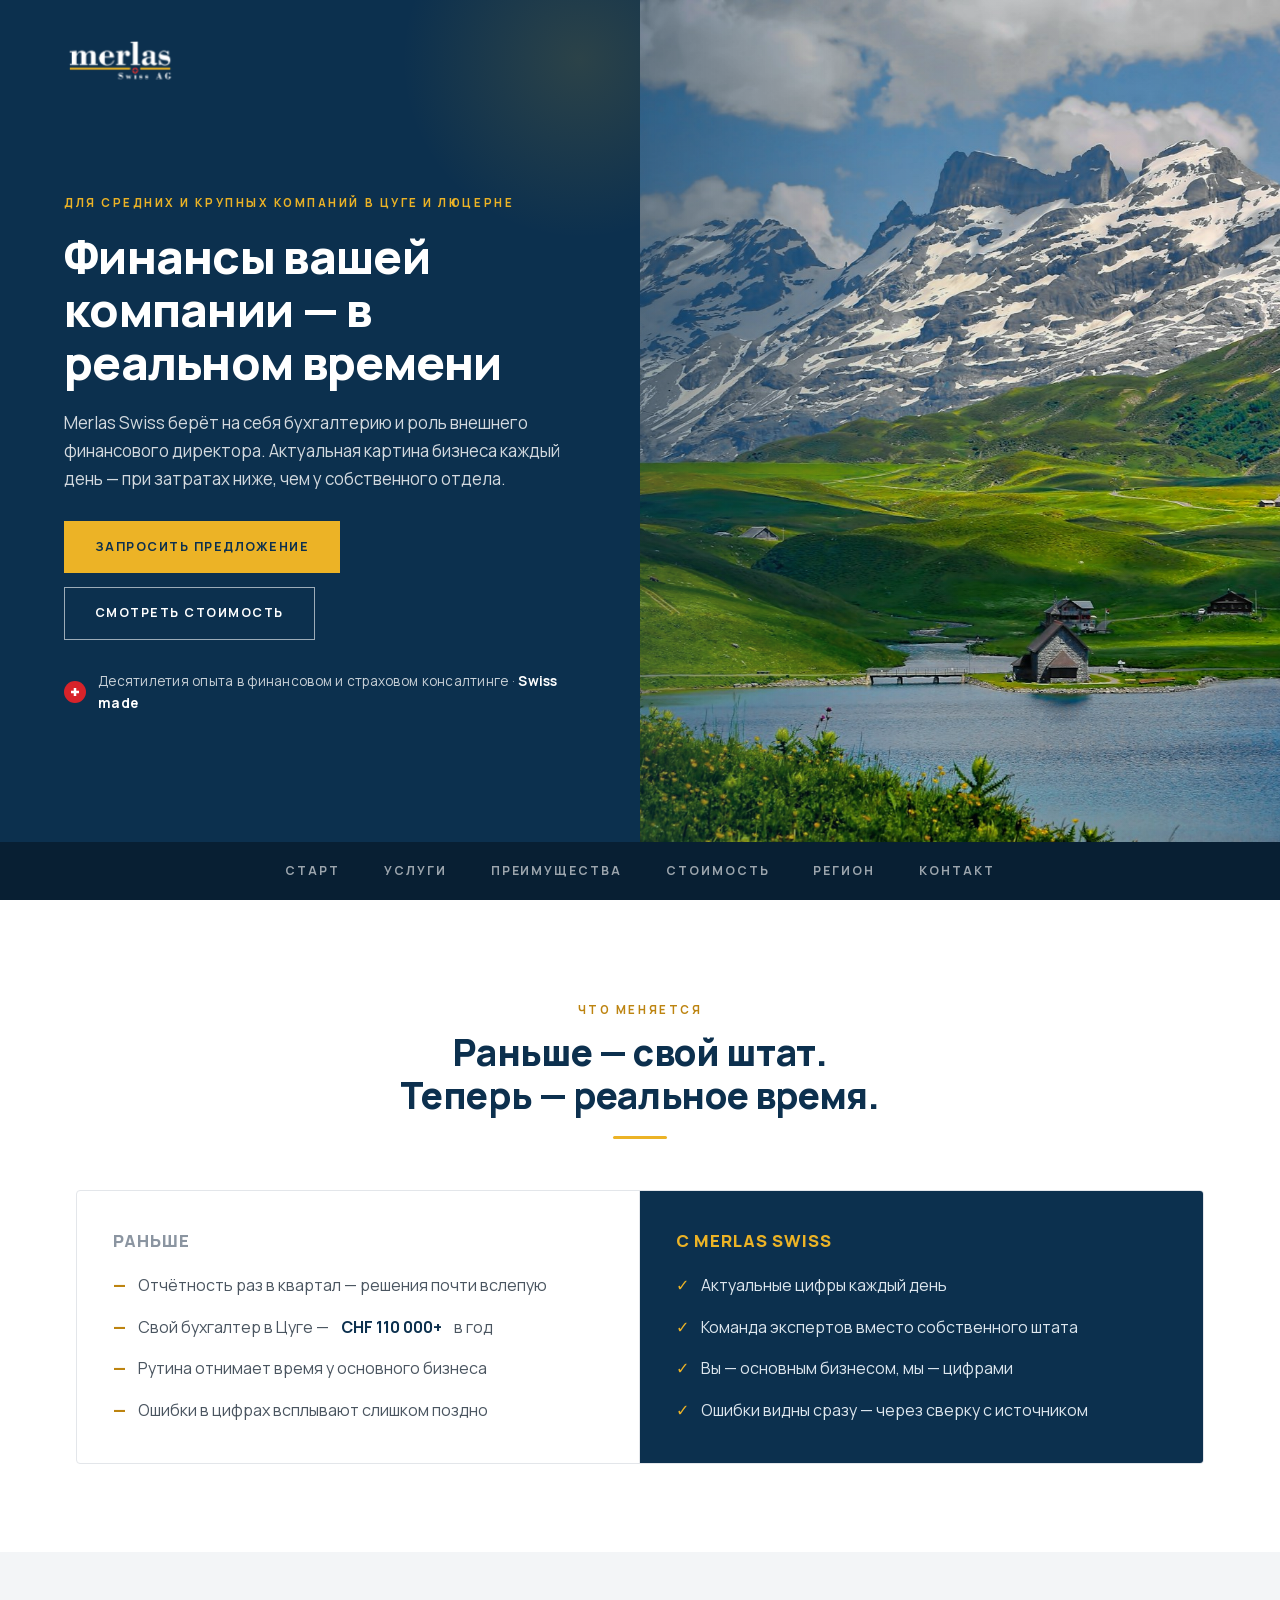
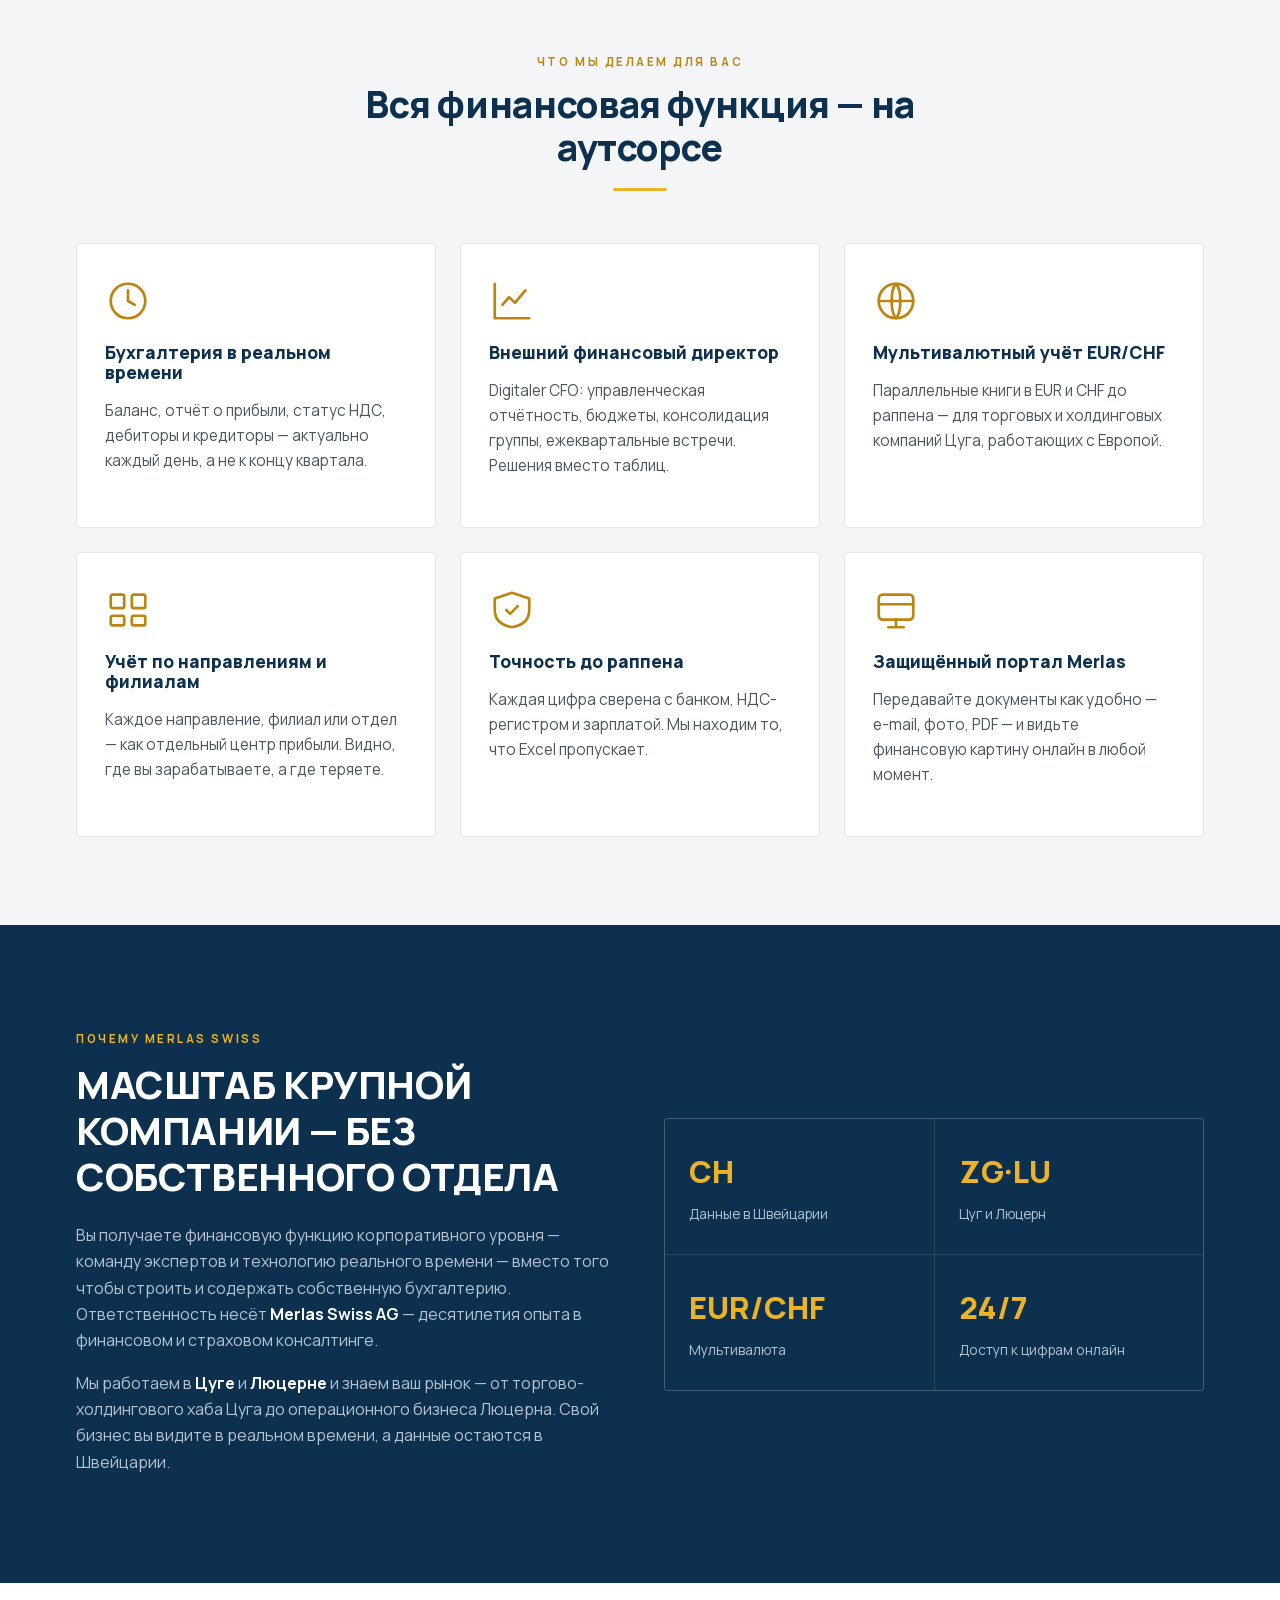
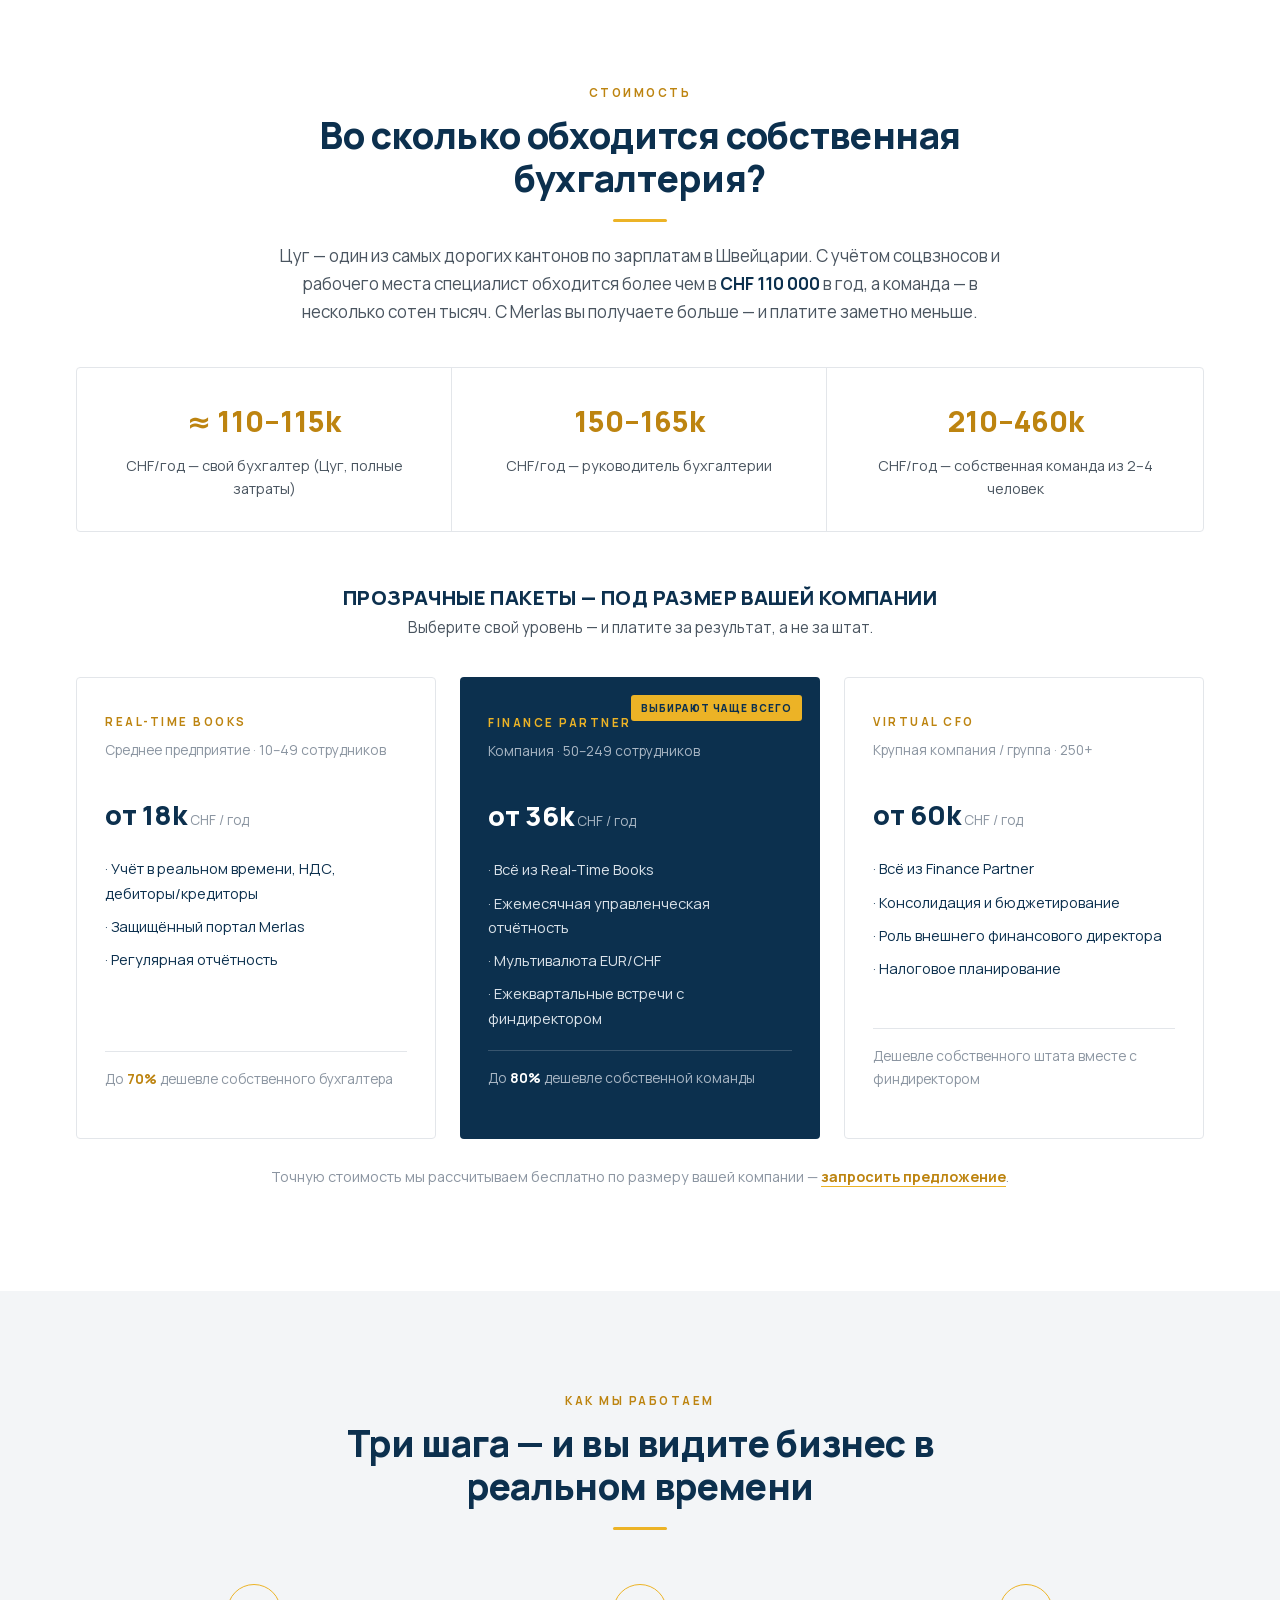
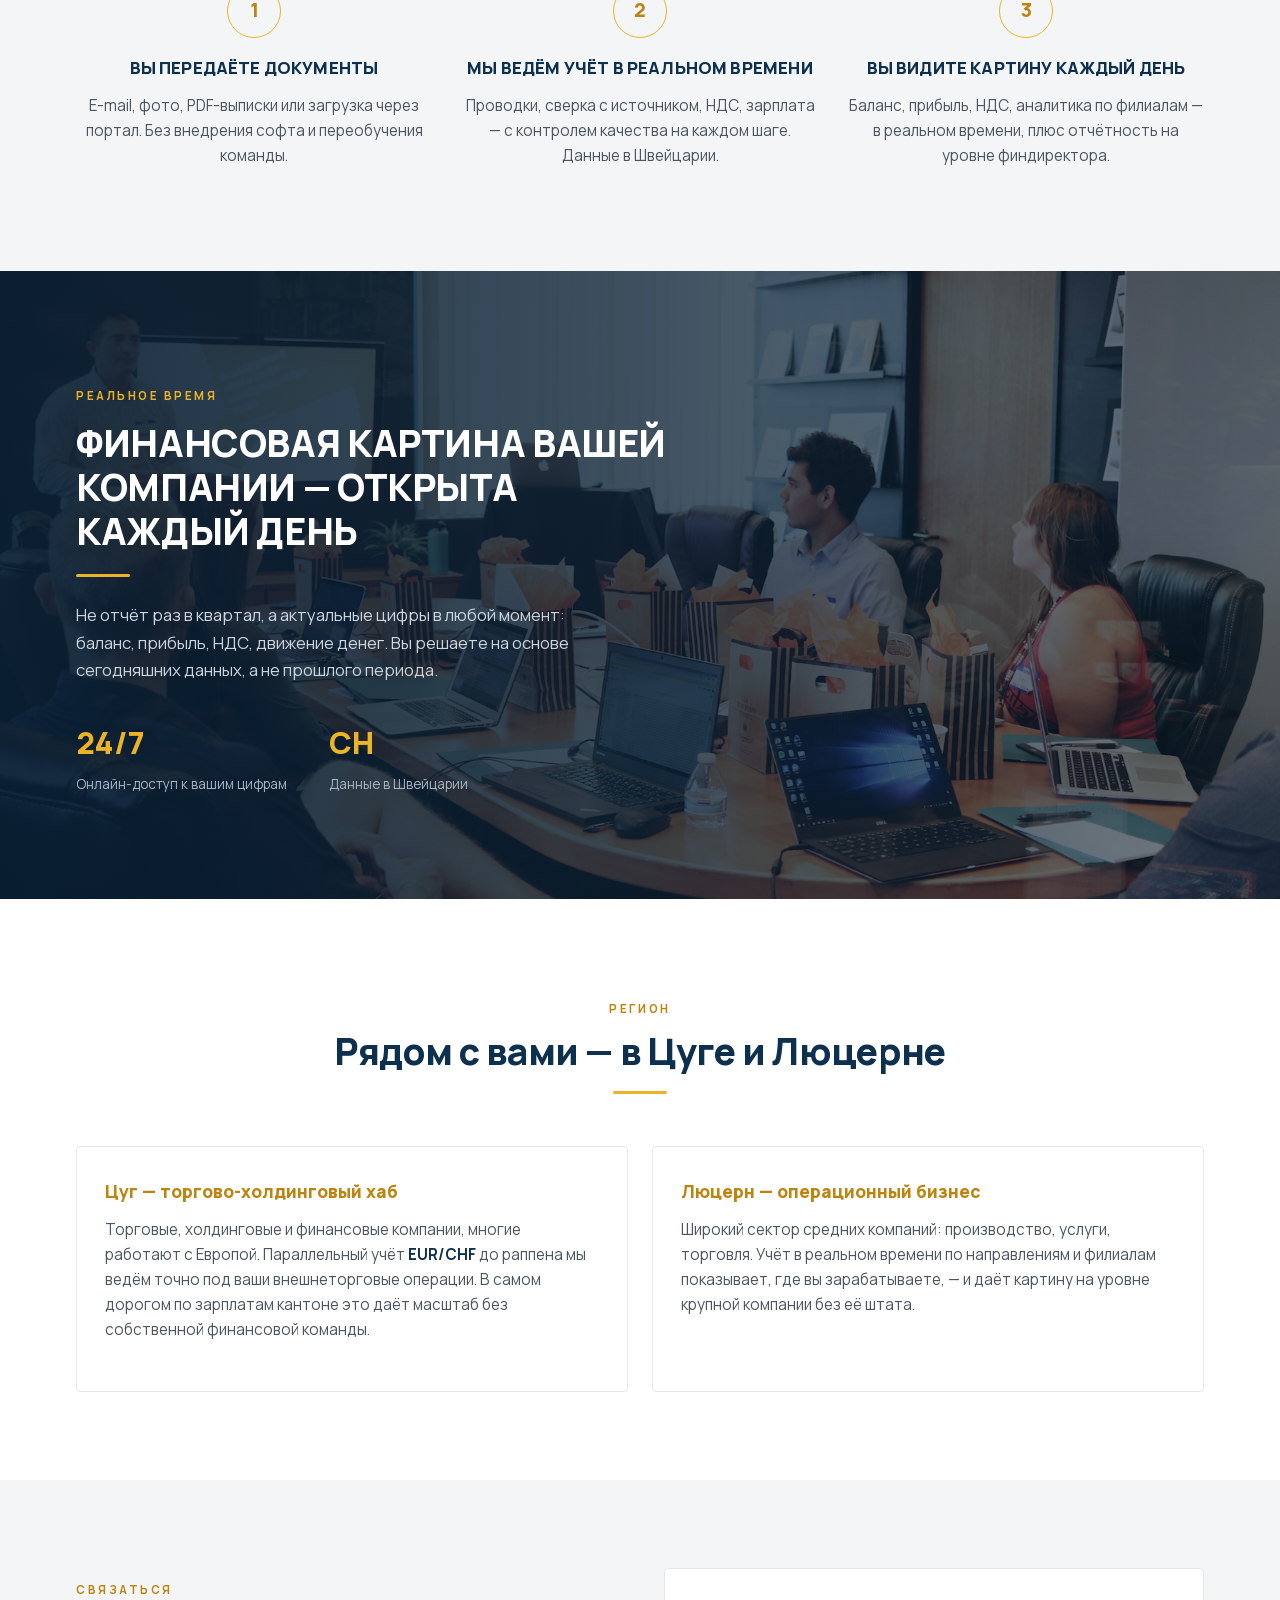
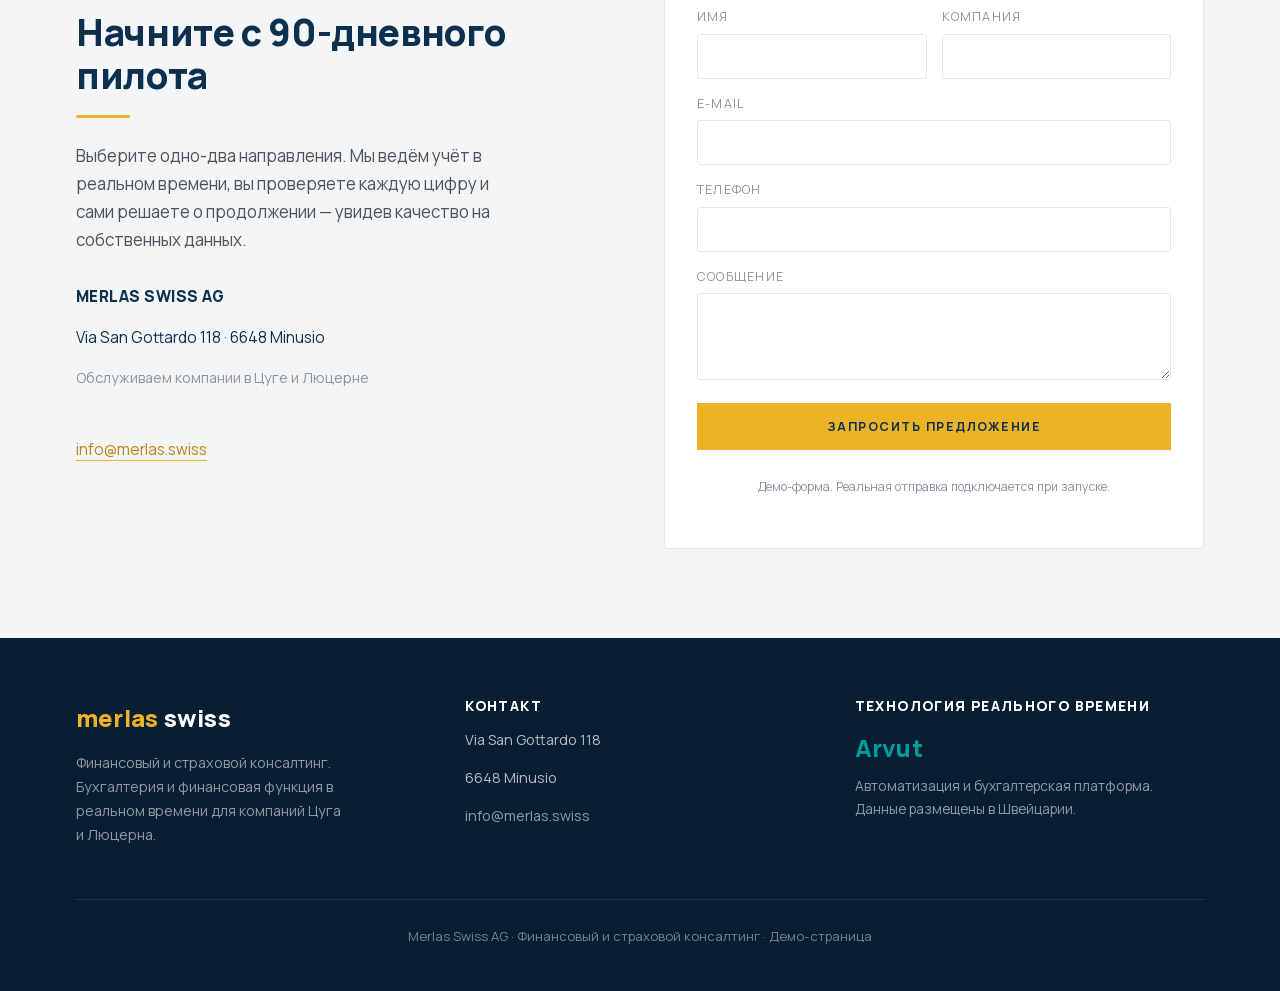
==== index.html @ 8253ac19 "Merlas Swiss — лендинг реалтайм-бухгалтерии (RU, демо)" ====
<!DOCTYPE html>
<html lang="ru">
<head>
<meta charset="UTF-8">
<meta name="viewport" content="width=device-width, initial-scale=1.0">
<title>Merlas Swiss AG — бухгалтерия в реальном времени для компаний Цуга и Люцерна</title>
<meta name="description" content="Merlas Swiss AG берёт на себя бухгалтерию и роль внешнего финансового директора для средних и крупных компаний в Цуге и Люцерне. Актуальные цифры каждый день — дешевле собственного отдела.">
<style>
@import url('assets/fonts/fonts.css');
:root{
  --navy:#0c304e; --navy-d:#081f33; --gold:#ecb326; --gold-d:#bd8410;
  --red:#d8232a; --ink:#0c304e; --black:#081f33;
  --gray:#8b95a1; --body:#4a5560; --line:#e3e6ea; --tint:#f3f5f7; --cream:#0c304e;
  --green:#009b9f;
}
*{box-sizing:border-box;-webkit-font-smoothing:antialiased;}
html{scroll-behavior:smooth;}
a{text-decoration:none;color:inherit;}
body{margin:0;font-family:'Manrope',system-ui,sans-serif;color:var(--body);background:#fff;line-height:1.65;font-size:16px;}
h1,h2,h3,h4{font-family:'Manrope',sans-serif;color:var(--navy);font-weight:800;line-height:1.16;margin:0;letter-spacing:-.01em;}
.upper{text-transform:uppercase;letter-spacing:.01em;}
.wrap{max-width:1180px;margin:0 auto;padding:0 26px;}
.eyebrow{font-family:'Manrope',sans-serif;text-transform:uppercase;letter-spacing:.22em;font-size:.72rem;font-weight:700;color:var(--gold-d);}
.h-sec{font-family:'Manrope',sans-serif;font-weight:800;color:var(--navy);font-size:clamp(1.6rem,3.2vw,2.3rem);letter-spacing:-.01em;line-height:1.18;}
.rule{width:54px;height:3px;background:var(--gold);margin-top:18px;border-radius:2px;}
.lead{font-size:1.06rem;color:var(--body);}
.btn{display:inline-block;font-family:'Manrope',sans-serif;text-transform:uppercase;letter-spacing:.12em;font-size:.78rem;font-weight:700;
  background:var(--gold);color:var(--navy);padding:15px 30px;border:1.5px solid var(--gold);transition:.2s;cursor:pointer;}
.btn:hover{background:#ffcb3e;border-color:#ffcb3e;}
.btn-out{background:transparent;color:#fff;border:1.5px solid rgba(255,255,255,.6);}
.btn-out:hover{background:#fff;color:var(--navy);border-color:#fff;}
.nav-a{font-family:'Manrope',sans-serif;text-transform:uppercase;letter-spacing:.16em;font-size:.76rem;font-weight:700;color:rgba(255,255,255,.6);transition:color .2s;}
.nav-a:hover{color:var(--gold);}
.card{background:#fff;border:1px solid var(--line);padding:34px 28px;transition:transform .28s,box-shadow .28s,border-color .28s;border-radius:4px;}
.card:hover{transform:translateY(-6px);box-shadow:0 24px 50px -28px rgba(12,48,78,.35);border-color:var(--gold);}
.ico{width:46px;height:46px;color:var(--gold-d);margin-bottom:18px;}
.ico svg{width:100%;height:100%;}
.card h3{font-size:1.1rem;margin-bottom:10px;letter-spacing:0;}
.card p{font-size:.95rem;color:var(--body);}
.reveal{opacity:0;transform:translateY(26px);transition:opacity .75s cubic-bezier(.22,.61,.36,1),transform .75s cubic-bezier(.22,.61,.36,1);will-change:opacity,transform;}
.reveal.in{opacity:1;transform:none;}
/* анимация обложки — как на сайте Merlas (fadeInLeft / fadeInRight) */
@keyframes fadeInLeft{from{opacity:0;transform:translateX(-46px)}to{opacity:1;transform:none}}
@keyframes fadeInRight{from{opacity:0;transform:translateX(46px)}to{opacity:1;transform:none}}
@keyframes kenburns{from{transform:scale(1.08)}to{transform:scale(1)}}
@keyframes floaty{0%,100%{transform:translateY(0)}50%{transform:translateY(-7px)}}
.anim-left{animation:fadeInLeft .9s cubic-bezier(.22,.61,.36,1) .15s both;}
.anim-right{animation:fadeInRight 1s cubic-bezier(.22,.61,.36,1) .1s both;}
.kenburns{animation:kenburns 9s ease-out both;}
.floaty{animation:floaty 4.5s ease-in-out 1.2s infinite;}
@media(prefers-reduced-motion:reduce){*{animation:none!important;transition:none!important;scroll-behavior:auto;}.reveal{opacity:1;transform:none;}}
#toTop{position:fixed;right:24px;bottom:24px;z-index:60;width:46px;height:46px;background:rgba(12,48,78,.7);color:#fff;border:none;border-radius:4px;cursor:pointer;display:flex;align-items:center;justify-content:center;-webkit-backdrop-filter:blur(4px);backdrop-filter:blur(4px);box-shadow:0 10px 24px -12px rgba(12,48,78,.5);opacity:0;visibility:hidden;transform:translateY(12px);transition:opacity .3s,transform .3s,background .2s;}
#toTop.show{opacity:1;visibility:visible;transform:none;}#toTop:hover{background:var(--gold);color:var(--navy);}
@media(max-width:880px){.hide-mob{display:none!important;}.hero-grid{grid-template-columns:1fr!important;}.hero-photo{min-height:300px;}}
</style>
</head>
<body>

<!-- ===== ОБЛОЖКА (две равные половины, без верхней шапки) ===== -->
<section id="top" style="min-height:100svh;display:flex;flex-direction:column;">
  <div class="hero-grid" style="flex:1;display:grid;grid-template-columns:1fr 1fr;grid-template-rows:1fr;min-height:0;">
    <!-- левая половина: тёмно-синяя панель, как плашка логотипа Merlas -->
    <div style="display:flex;flex-direction:column;background:var(--navy);padding:34px clamp(26px,5vw,72px);position:relative;overflow:hidden;">
      <div style="position:absolute;top:-120px;right:-120px;width:360px;height:360px;border-radius:50%;background:radial-gradient(circle,rgba(236,179,38,.14),transparent 70%);pointer-events:none;"></div>
      <a href="#top" aria-label="Merlas Swiss AG" style="flex-shrink:0;position:relative;z-index:2;"><img src="assets/img/logo-merlas.png?v=1" alt="Merlas Swiss AG" style="height:54px;width:auto;display:block;"></a>
      <div style="flex:1;display:flex;align-items:center;position:relative;z-index:2;">
      <div class="anim-left" style="max-width:540px;">
        <p class="eyebrow" style="margin-bottom:18px;color:var(--gold);">Для средних и крупных компаний в Цуге и Люцерне</p>
        <h1 style="color:#fff;font-size:clamp(1.95rem,3.7vw,2.95rem);letter-spacing:-.015em;line-height:1.12;margin-bottom:20px;">Финансы вашей компании — в реальном времени</h1>
        <p class="lead" style="margin-bottom:28px;color:rgba(255,255,255,.82);">Merlas Swiss берёт на себя бухгалтерию и роль внешнего финансового директора. Актуальная картина бизнеса каждый день — при затратах ниже, чем у собственного отдела.</p>
        <div style="display:flex;flex-wrap:wrap;gap:14px;">
          <a href="#contact" class="btn">Запросить предложение</a>
          <a href="#stoimost" class="btn btn-out">Смотреть стоимость</a>
        </div>
        <div style="display:flex;align-items:center;gap:12px;margin-top:30px;">
          <span style="display:inline-flex;width:22px;height:22px;background:var(--red);border-radius:50%;align-items:center;justify-content:center;flex-shrink:0;"><svg width="12" height="12" viewBox="0 0 24 24" fill="#fff"><rect x="9.5" y="4" width="5" height="16"/><rect x="4" y="9.5" width="16" height="5"/></svg></span>
          <span style="font-size:.84rem;color:rgba(255,255,255,.78);letter-spacing:.02em;">Десятилетия опыта в финансовом и страховом консалтинге · <b style="color:#fff;">Swiss made</b></span>
        </div>
      </div>
      </div>
    </div>
    <!-- правая половина: премиальное фото Центральной Швейцарии -->
    <div class="hero-photo anim-right" style="position:relative;overflow:hidden;background:var(--navy-d);">
      <img class="kenburns" src="assets/img/building.jpg?v=1" alt="Центральная Швейцария — Цуг и Люцерн" style="position:absolute;inset:0;width:100%;height:100%;object-fit:cover;object-position:50% 52%;">
      <div style="position:absolute;inset:0;background:linear-gradient(90deg,rgba(12,48,78,.45) 0%,rgba(12,48,78,.08) 40%,transparent 100%);"></div>
    </div>
  </div>
  <!-- тёмная полоса-меню (как нав-бар их сайта) -->
  <nav style="background:var(--navy-d);">
    <div class="wrap" style="height:58px;display:flex;align-items:center;justify-content:center;gap:clamp(16px,4vw,44px);flex-wrap:wrap;">
      <a href="#top" class="nav-a">Старт</a>
      <a href="#uslugi" class="nav-a">Услуги</a>
      <a href="#preimushchestva" class="nav-a">Преимущества</a>
      <a href="#stoimost" class="nav-a">Стоимость</a>
      <a href="#region" class="nav-a">Регион</a>
      <a href="#contact" class="nav-a">Контакт</a>
    </div>
  </nav>
</section>

<!-- ===== СДВИГ ===== -->
<section style="padding:88px 0;background:#fff;">
  <div class="wrap">
    <div class="reveal" style="text-align:center;max-width:720px;margin:0 auto 52px;">
      <p class="eyebrow">Что меняется</p>
      <h2 class="h-sec" style="margin-top:12px;">Раньше — свой штат.<br>Теперь — реальное время.</h2>
      <div class="rule" style="margin:18px auto 0;"></div>
    </div>
    <div style="display:grid;grid-template-columns:repeat(auto-fit,minmax(300px,1fr));gap:0;border:1px solid var(--line);border-radius:4px;overflow:hidden;">
      <div class="reveal" style="padding:40px 36px;border-right:1px solid var(--line);">
        <h3 class="upper" style="font-size:1.05rem;letter-spacing:.06em;color:var(--gray);margin-bottom:22px;">Раньше</h3>
        <ul style="list-style:none;padding:0;margin:0;display:flex;flex-direction:column;gap:15px;">
          <li style="display:flex;gap:12px;"><span style="color:var(--gold-d);font-weight:800;">—</span>Отчётность раз в квартал — решения почти вслепую</li>
          <li style="display:flex;gap:12px;"><span style="color:var(--gold-d);font-weight:800;">—</span>Свой бухгалтер в Цуге — <b style="color:var(--navy);white-space:nowrap;">CHF 110 000+</b> в год</li>
          <li style="display:flex;gap:12px;"><span style="color:var(--gold-d);font-weight:800;">—</span>Рутина отнимает время у основного бизнеса</li>
          <li style="display:flex;gap:12px;"><span style="color:var(--gold-d);font-weight:800;">—</span>Ошибки в цифрах всплывают слишком поздно</li>
        </ul>
      </div>
      <div class="reveal" style="padding:40px 36px;background:var(--navy);color:#dde6ee;">
        <h3 class="upper" style="font-size:1.05rem;letter-spacing:.06em;color:var(--gold);margin-bottom:22px;">С Merlas Swiss</h3>
        <ul style="list-style:none;padding:0;margin:0;display:flex;flex-direction:column;gap:15px;">
          <li style="display:flex;gap:12px;"><span style="color:var(--gold);">✓</span>Актуальные цифры каждый день</li>
          <li style="display:flex;gap:12px;"><span style="color:var(--gold);">✓</span>Команда экспертов вместо собственного штата</li>
          <li style="display:flex;gap:12px;"><span style="color:var(--gold);">✓</span>Вы — основным бизнесом, мы — цифрами</li>
          <li style="display:flex;gap:12px;"><span style="color:var(--gold);">✓</span>Ошибки видны сразу — через сверку с источником</li>
        </ul>
      </div>
    </div>
  </div>
</section>

<!-- ===== УСЛУГИ ===== -->
<section id="uslugi" style="padding:88px 0;background:var(--tint);">
  <div class="wrap">
    <div class="reveal" style="text-align:center;max-width:680px;margin:0 auto 52px;">
      <p class="eyebrow">Что мы делаем для вас</p>
      <h2 class="h-sec" style="margin-top:12px;">Вся финансовая функция — на аутсорсе</h2>
      <div class="rule" style="margin:18px auto 0;"></div>
    </div>
    <div style="display:grid;grid-template-columns:repeat(auto-fit,minmax(290px,1fr));gap:24px;">
      <div class="card reveal"><div class="ico"><svg viewBox="0 0 24 24" fill="none" stroke="currentColor" stroke-width="1.4" stroke-linecap="round" stroke-linejoin="round"><circle cx="12" cy="12" r="9"/><path d="M12 6.5v5.5l3.5 2"/></svg></div><h3>Бухгалтерия в реальном времени</h3><p>Баланс, отчёт о прибыли, статус НДС, дебиторы и кредиторы — актуально каждый день, а не к концу квартала.</p></div>
      <div class="card reveal"><div class="ico"><svg viewBox="0 0 24 24" fill="none" stroke="currentColor" stroke-width="1.4" stroke-linecap="round" stroke-linejoin="round"><path d="M3 3v18h18"/><path d="M7 14l3.5-4 3 3 5.5-6.5"/></svg></div><h3>Внешний финансовый директор</h3><p>Digitaler CFO: управленческая отчётность, бюджеты, консолидация группы, ежеквартальные встречи. Решения вместо таблиц.</p></div>
      <div class="card reveal"><div class="ico"><svg viewBox="0 0 24 24" fill="none" stroke="currentColor" stroke-width="1.4" stroke-linecap="round" stroke-linejoin="round"><circle cx="12" cy="12" r="9"/><path d="M3 12h18M12 3c3 3 3 15 0 18M12 3c-3 3-3 15 0 18"/></svg></div><h3>Мультивалютный учёт EUR/CHF</h3><p>Параллельные книги в EUR и CHF до раппена — для торговых и холдинговых компаний Цуга, работающих с Европой.</p></div>
      <div class="card reveal"><div class="ico"><svg viewBox="0 0 24 24" fill="none" stroke="currentColor" stroke-width="1.4" stroke-linecap="round" stroke-linejoin="round"><rect x="3" y="4" width="7" height="7" rx="1"/><rect x="14" y="4" width="7" height="7" rx="1"/><rect x="3" y="15" width="7" height="5" rx="1"/><rect x="14" y="15" width="7" height="5" rx="1"/></svg></div><h3>Учёт по направлениям и филиалам</h3><p>Каждое направление, филиал или отдел — как отдельный центр прибыли. Видно, где вы зарабатываете, а где теряете.</p></div>
      <div class="card reveal"><div class="ico"><svg viewBox="0 0 24 24" fill="none" stroke="currentColor" stroke-width="1.4" stroke-linecap="round" stroke-linejoin="round"><path d="M9 12l2 2 4-4"/><path d="M21 12c0 5-3.5 8-9 9-5.5-1-9-4-9-9V6l9-3 9 3z"/></svg></div><h3>Точность до раппена</h3><p>Каждая цифра сверена с банком, НДС-регистром и зарплатой. Мы находим то, что Excel пропускает.</p></div>
      <div class="card reveal"><div class="ico"><svg viewBox="0 0 24 24" fill="none" stroke="currentColor" stroke-width="1.4" stroke-linecap="round" stroke-linejoin="round"><rect x="3" y="4" width="18" height="13" rx="2"/><path d="M3 9h18M8 21h8M12 17v4"/></svg></div><h3>Защищённый портал Merlas</h3><p>Передавайте документы как удобно — e-mail, фото, PDF — и видьте финансовую картину онлайн в любой момент.</p></div>
    </div>
  </div>
</section>

<!-- ===== ПРЕИМУЩЕСТВА (тёмный баннер) ===== -->
<section id="preimushchestva" style="padding:92px 0;background:var(--navy);color:#dde6ee;">
  <div class="wrap" style="display:grid;grid-template-columns:repeat(auto-fit,minmax(300px,1fr));gap:48px;align-items:center;">
    <div class="reveal">
      <p class="eyebrow" style="color:var(--gold);">Почему Merlas Swiss</p>
      <h2 class="upper" style="color:#fff;font-size:clamp(1.7rem,3.2vw,2.4rem);letter-spacing:-.01em;margin:14px 0 22px;line-height:1.2;">Масштаб крупной компании — без собственного отдела</h2>
      <p style="color:#b6c2cf;margin-bottom:16px;">Вы получаете финансовую функцию корпоративного уровня — команду экспертов и технологию реального времени — вместо того чтобы строить и содержать собственную бухгалтерию. Ответственность несёт <b style="color:#fff;">Merlas Swiss AG</b> — десятилетия опыта в финансовом и страховом консалтинге.</p>
      <p style="color:#b6c2cf;">Мы работаем в <b style="color:#fff;">Цуге</b> и <b style="color:#fff;">Люцерне</b> и знаем ваш рынок — от торгово-холдингового хаба Цуга до операционного бизнеса Люцерна. Свой бизнес вы видите в реальном времени, а данные остаются в Швейцарии.</p>
    </div>
    <div class="reveal" style="display:grid;grid-template-columns:1fr 1fr;gap:1px;background:rgba(255,255,255,.12);border:1px solid rgba(255,255,255,.12);border-radius:4px;overflow:hidden;">
      <div style="background:var(--navy);padding:28px 24px;"><div style="font-weight:800;font-size:1.9rem;color:var(--gold);">CH</div><div style="font-size:.86rem;color:#b6c2cf;margin-top:6px;">Данные в Швейцарии</div></div>
      <div style="background:var(--navy);padding:28px 24px;"><div style="font-weight:800;font-size:1.9rem;color:var(--gold);">ZG·LU</div><div style="font-size:.86rem;color:#b6c2cf;margin-top:6px;">Цуг и Люцерн</div></div>
      <div style="background:var(--navy);padding:28px 24px;"><div style="font-weight:800;font-size:1.9rem;color:var(--gold);">EUR/CHF</div><div style="font-size:.86rem;color:#b6c2cf;margin-top:6px;">Мультивалюта</div></div>
      <div style="background:var(--navy);padding:28px 24px;"><div style="font-weight:800;font-size:1.9rem;color:var(--gold);">24/7</div><div style="font-size:.86rem;color:#b6c2cf;margin-top:6px;">Доступ к цифрам онлайн</div></div>
    </div>
  </div>
</section>

<!-- ===== СТОИМОСТЬ ===== -->
<section id="stoimost" style="padding:88px 0;background:#fff;">
  <div class="wrap">
    <div class="reveal" style="text-align:center;max-width:760px;margin:0 auto 30px;">
      <p class="eyebrow">Стоимость</p>
      <h2 class="h-sec" style="margin-top:12px;">Во сколько обходится собственная бухгалтерия?</h2>
      <div class="rule" style="margin:18px auto 0;"></div>
      <p class="lead" style="margin-top:20px;">Цуг — один из самых дорогих кантонов по зарплатам в Швейцарии. С учётом соцвзносов и рабочего места специалист обходится более чем в <b style="color:var(--navy);">CHF 110 000</b> в год, а команда — в несколько сотен тысяч. С Merlas вы получаете больше — и платите заметно меньше.</p>
    </div>
    <div style="display:grid;grid-template-columns:repeat(auto-fit,minmax(220px,1fr));gap:0;border:1px solid var(--line);border-radius:4px;overflow:hidden;margin:42px 0 54px;">
      <div class="reveal" style="padding:30px;text-align:center;border-right:1px solid var(--line);"><div style="font-weight:800;font-size:1.8rem;color:var(--gold-d);">≈ 110–115k</div><div style="margin-top:8px;font-size:.9rem;">CHF/год — свой бухгалтер (Цуг, полные затраты)</div></div>
      <div class="reveal" style="padding:30px;text-align:center;border-right:1px solid var(--line);"><div style="font-weight:800;font-size:1.8rem;color:var(--gold-d);">150–165k</div><div style="margin-top:8px;font-size:.9rem;">CHF/год — руководитель бухгалтерии</div></div>
      <div class="reveal" style="padding:30px;text-align:center;"><div style="font-weight:800;font-size:1.8rem;color:var(--gold-d);">210–460k</div><div style="margin-top:8px;font-size:.9rem;">CHF/год — собственная команда из 2–4 человек</div></div>
    </div>
    <div class="reveal" style="text-align:center;max-width:640px;margin:0 auto 36px;">
      <h3 class="upper" style="font-size:1.25rem;letter-spacing:.02em;">Прозрачные пакеты — под размер вашей компании</h3>
      <p style="font-size:.95rem;margin-top:6px;">Выберите свой уровень — и платите за результат, а не за штат.</p>
    </div>
    <div style="display:grid;grid-template-columns:repeat(auto-fit,minmax(280px,1fr));gap:24px;align-items:stretch;">
      <div class="reveal" style="background:#fff;border:1px solid var(--line);padding:34px 28px;display:flex;flex-direction:column;border-radius:4px;">
        <span class="eyebrow">Real-Time Books</span>
        <p style="font-size:.86rem;margin-top:8px;color:var(--gray);">Среднее предприятие · 10–49 сотрудников</p>
        <div style="margin:18px 0;"><span style="font-weight:800;font-size:1.7rem;color:var(--navy);">от 18k</span><span style="font-size:.85rem;color:var(--gray);"> CHF / год</span></div>
        <ul style="list-style:none;padding:0;margin:0;flex:1;display:flex;flex-direction:column;gap:9px;font-size:.92rem;color:var(--navy);">
          <li>· Учёт в реальном времени, НДС, дебиторы/кредиторы</li><li>· Защищённый портал Merlas</li><li>· Регулярная отчётность</li>
        </ul>
        <p style="margin-top:20px;padding-top:16px;border-top:1px solid var(--line);font-size:.86rem;color:var(--gray);">До <b style="color:var(--gold-d);">70%</b> дешевле собственного бухгалтера</p>
      </div>
      <div class="reveal" style="background:var(--navy);color:#dde6ee;padding:36px 28px;display:flex;flex-direction:column;position:relative;border-radius:4px;">
        <span style="position:absolute;top:18px;right:18px;font-size:.62rem;letter-spacing:.1em;text-transform:uppercase;color:var(--navy);background:var(--gold);padding:5px 10px;font-weight:800;border-radius:3px;">Выбирают чаще всего</span>
        <span class="eyebrow" style="color:var(--gold);">Finance Partner</span>
        <p style="font-size:.86rem;margin-top:8px;color:#a9b6c4;">Компания · 50–249 сотрудников</p>
        <div style="margin:18px 0;"><span style="font-weight:800;font-size:1.7rem;color:#fff;">от 36k</span><span style="font-size:.85rem;color:#a9b6c4;"> CHF / год</span></div>
        <ul style="list-style:none;padding:0;margin:0;flex:1;display:flex;flex-direction:column;gap:9px;font-size:.92rem;color:#dbe3ea;">
          <li>· Всё из Real-Time Books</li><li>· Ежемесячная управленческая отчётность</li><li>· Мультивалюта EUR/CHF</li><li>· Ежеквартальные встречи с финдиректором</li>
        </ul>
        <p style="margin-top:20px;padding-top:16px;border-top:1px solid rgba(255,255,255,.18);font-size:.86rem;color:#a9b6c4;">До <b style="color:#fff;">80%</b> дешевле собственной команды</p>
      </div>
      <div class="reveal" style="background:#fff;border:1px solid var(--line);padding:34px 28px;display:flex;flex-direction:column;border-radius:4px;">
        <span class="eyebrow">Virtual CFO</span>
        <p style="font-size:.86rem;margin-top:8px;color:var(--gray);">Крупная компания / группа · 250+</p>
        <div style="margin:18px 0;"><span style="font-weight:800;font-size:1.7rem;color:var(--navy);">от 60k</span><span style="font-size:.85rem;color:var(--gray);"> CHF / год</span></div>
        <ul style="list-style:none;padding:0;margin:0;flex:1;display:flex;flex-direction:column;gap:9px;font-size:.92rem;color:var(--navy);">
          <li>· Всё из Finance Partner</li><li>· Консолидация и бюджетирование</li><li>· Роль внешнего финансового директора</li><li>· Налоговое планирование</li>
        </ul>
        <p style="margin-top:20px;padding-top:16px;border-top:1px solid var(--line);font-size:.86rem;color:var(--gray);">Дешевле собственного штата вместе с финдиректором</p>
      </div>
    </div>
    <p class="reveal" style="text-align:center;font-size:.9rem;color:var(--gray);margin-top:26px;">Точную стоимость мы рассчитываем бесплатно по размеру вашей компании — <a href="#contact" style="color:var(--gold-d);font-weight:700;border-bottom:1px solid var(--gold);">запросить предложение</a>.</p>
  </div>
</section>

<!-- ===== КАК РАБОТАЕМ ===== -->
<section style="padding:88px 0;background:var(--tint);">
  <div class="wrap">
    <div class="reveal" style="text-align:center;max-width:640px;margin:0 auto 54px;">
      <p class="eyebrow">Как мы работаем</p>
      <h2 class="h-sec" style="margin-top:12px;">Три шага — и вы видите бизнес в реальном времени</h2>
      <div class="rule" style="margin:18px auto 0;"></div>
    </div>
    <div style="display:grid;grid-template-columns:repeat(auto-fit,minmax(280px,1fr));gap:30px;">
      <div class="reveal" style="text-align:center;"><div style="width:54px;height:54px;border:1.5px solid var(--gold);color:var(--gold-d);font-weight:800;font-size:1.2rem;display:flex;align-items:center;justify-content:center;margin:0 auto 20px;border-radius:50%;">1</div><h3 class="upper" style="font-size:1.05rem;margin-bottom:10px;">Вы передаёте документы</h3><p style="font-size:.95rem;">E-mail, фото, PDF-выписки или загрузка через портал. Без внедрения софта и переобучения команды.</p></div>
      <div class="reveal" style="text-align:center;"><div style="width:54px;height:54px;border:1.5px solid var(--gold);color:var(--gold-d);font-weight:800;font-size:1.2rem;display:flex;align-items:center;justify-content:center;margin:0 auto 20px;border-radius:50%;">2</div><h3 class="upper" style="font-size:1.05rem;margin-bottom:10px;">Мы ведём учёт в реальном времени</h3><p style="font-size:.95rem;">Проводки, сверка с источником, НДС, зарплата — с контролем качества на каждом шаге. Данные в Швейцарии.</p></div>
      <div class="reveal" style="text-align:center;"><div style="width:54px;height:54px;border:1.5px solid var(--gold);color:var(--gold-d);font-weight:800;font-size:1.2rem;display:flex;align-items:center;justify-content:center;margin:0 auto 20px;border-radius:50%;">3</div><h3 class="upper" style="font-size:1.05rem;margin-bottom:10px;">Вы видите картину каждый день</h3><p style="font-size:.95rem;">Баланс, прибыль, НДС, аналитика по филиалам — в реальном времени, плюс отчётность на уровне финдиректора.</p></div>
    </div>
  </div>
</section>

<!-- ===== ФОТО-БЛОК (притемнённый фон) ===== -->
<section style="position:relative;overflow:hidden;background:var(--navy);">
  <img src="assets/img/office.jpg?v=1" alt="Современная переговорная" style="position:absolute;inset:0;width:100%;height:100%;object-fit:cover;object-position:50% 50%;">
  <div style="position:absolute;inset:0;background:linear-gradient(90deg,rgba(8,31,51,.92) 0%,rgba(8,31,51,.78) 50%,rgba(8,31,51,.55) 100%);"></div>
  <div class="wrap" style="position:relative;padding:clamp(74px,9vw,104px) 26px;">
    <div class="reveal" style="max-width:600px;color:#fff;">
      <p class="eyebrow" style="color:var(--gold);">Реальное время</p>
      <h2 class="upper" style="color:#fff;font-size:clamp(1.65rem,2.9vw,2.35rem);letter-spacing:-.01em;line-height:1.18;margin:16px 0 0;">Финансовая картина вашей компании — открыта каждый день</h2>
      <div class="rule" style="margin:22px 0 24px;"></div>
      <p style="color:#cdd6df;max-width:510px;font-size:1.04rem;">Не отчёт раз в квартал, а актуальные цифры в любой момент: баланс, прибыль, НДС, движение денег. Вы решаете на основе сегодняшних данных, а не прошлого периода.</p>
      <div style="display:flex;gap:42px;margin-top:34px;flex-wrap:wrap;">
        <div><div style="font-weight:800;font-size:1.9rem;color:var(--gold);">24/7</div><div style="font-size:.84rem;color:#a9b6c4;margin-top:5px;">Онлайн-доступ к вашим цифрам</div></div>
        <div><div style="font-weight:800;font-size:1.9rem;color:var(--gold);">CH</div><div style="font-size:.84rem;color:#a9b6c4;margin-top:5px;">Данные в Швейцарии</div></div>
      </div>
    </div>
  </div>
</section>

<!-- ===== РЕГИОН ===== -->
<section id="region" style="padding:88px 0;background:#fff;">
  <div class="wrap">
    <div class="reveal" style="text-align:center;max-width:640px;margin:0 auto 52px;">
      <p class="eyebrow">Регион</p>
      <h2 class="h-sec" style="margin-top:12px;">Рядом с вами — в Цуге и Люцерне</h2>
      <div class="rule" style="margin:18px auto 0;"></div>
    </div>
    <div style="display:grid;grid-template-columns:repeat(auto-fit,minmax(300px,1fr));gap:24px;">
      <div class="reveal card"><h3 style="color:var(--gold-d);">Цуг — торгово-холдинговый хаб</h3><p>Торговые, холдинговые и финансовые компании, многие работают с Европой. Параллельный учёт <b style="color:var(--navy);">EUR/CHF</b> до раппена мы ведём точно под ваши внешнеторговые операции. В самом дорогом по зарплатам кантоне это даёт масштаб без собственной финансовой команды.</p></div>
      <div class="reveal card"><h3 style="color:var(--gold-d);">Люцерн — операционный бизнес</h3><p>Широкий сектор средних компаний: производство, услуги, торговля. Учёт в реальном времени по направлениям и филиалам показывает, где вы зарабатываете, — и даёт картину на уровне крупной компании без её штата.</p></div>
    </div>
  </div>
</section>

<!-- ===== КОНТАКТ ===== -->
<section id="contact" style="padding:88px 0;background:var(--tint);">
  <div class="wrap" style="display:grid;grid-template-columns:repeat(auto-fit,minmax(300px,1fr));gap:48px;">
    <div class="reveal">
      <p class="eyebrow">Связаться</p>
      <h2 class="h-sec" style="margin:12px 0 18px;">Начните с 90-дневного пилота</h2>
      <div class="rule" style="margin-bottom:24px;"></div>
      <p class="lead" style="max-width:440px;margin-bottom:30px;">Выберите одно-два направления. Мы ведём учёт в реальном времени, вы проверяете каждую цифру и сами решаете о продолжении — увидев качество на собственных данных.</p>
      <div style="display:flex;flex-direction:column;gap:18px;font-size:.96rem;">
        <div><div class="upper" style="font-weight:800;color:var(--navy);letter-spacing:.03em;margin-bottom:5px;">Merlas Swiss AG</div><p style="color:var(--navy);">Via San Gottardo 118 · 6648 Minusio</p><p style="color:var(--gray);font-size:.9rem;">Обслуживаем компании в Цуге и Люцерне</p></div>
        <div style="color:var(--navy);"><p><a href="mailto:info@merlas.swiss" style="color:var(--gold-d);border-bottom:1px solid var(--gold);">info@merlas.swiss</a></p></div>
      </div>
    </div>
    <div class="reveal" style="background:#fff;border:1px solid var(--line);padding:38px 32px;border-radius:4px;">
      <form onsubmit="return false" style="display:flex;flex-direction:column;gap:15px;">
        <div style="display:grid;grid-template-columns:1fr 1fr;gap:15px;">
          <div><label style="display:block;font-size:.78rem;text-transform:uppercase;letter-spacing:.1em;color:var(--gray);margin-bottom:6px;">Имя</label><input type="text" style="width:100%;border:1px solid var(--line);padding:11px 13px;font-family:inherit;font-size:.95rem;border-radius:3px;"></div>
          <div><label style="display:block;font-size:.78rem;text-transform:uppercase;letter-spacing:.1em;color:var(--gray);margin-bottom:6px;">Компания</label><input type="text" style="width:100%;border:1px solid var(--line);padding:11px 13px;font-family:inherit;font-size:.95rem;border-radius:3px;"></div>
        </div>
        <div><label style="display:block;font-size:.78rem;text-transform:uppercase;letter-spacing:.1em;color:var(--gray);margin-bottom:6px;">E-mail</label><input type="email" style="width:100%;border:1px solid var(--line);padding:11px 13px;font-family:inherit;font-size:.95rem;border-radius:3px;"></div>
        <div><label style="display:block;font-size:.78rem;text-transform:uppercase;letter-spacing:.1em;color:var(--gray);margin-bottom:6px;">Телефон</label><input type="tel" style="width:100%;border:1px solid var(--line);padding:11px 13px;font-family:inherit;font-size:.95rem;border-radius:3px;"></div>
        <div><label style="display:block;font-size:.78rem;text-transform:uppercase;letter-spacing:.1em;color:var(--gray);margin-bottom:6px;">Сообщение</label><textarea rows="3" style="width:100%;border:1px solid var(--line);padding:11px 13px;font-family:inherit;font-size:.95rem;border-radius:3px;"></textarea></div>
        <button class="btn" style="width:100%;border:none;">Запросить предложение</button>
        <p style="text-align:center;font-size:.78rem;color:var(--gray);">Демо-форма. Реальная отправка подключается при запуске.</p>
      </form>
    </div>
  </div>
</section>

<!-- ===== FOOTER ===== -->
<footer style="background:var(--navy-d);color:rgba(255,255,255,.7);padding:60px 0 30px;">
  <div class="wrap">
    <div style="display:grid;grid-template-columns:repeat(auto-fit,minmax(220px,1fr));gap:40px;padding-bottom:38px;border-bottom:1px solid rgba(255,255,255,.1);">
      <div>
        <a href="#top" style="font-weight:800;font-size:1.5rem;letter-spacing:.01em;color:#fff;"><span style="color:var(--gold);">merlas</span> swiss</a>
        <p style="font-size:.9rem;color:rgba(255,255,255,.55);max-width:270px;margin-top:14px;">Финансовый и страховой консалтинг. Бухгалтерия и финансовая функция в реальном времени для компаний Цуга и Люцерна.</p>
      </div>
      <div style="font-size:.9rem;">
        <h4 class="upper" style="color:#fff;font-size:.86rem;letter-spacing:.1em;margin-bottom:14px;">Контакт</h4>
        <p style="margin-bottom:6px;">Via San Gottardo 118</p>
        <p style="margin-bottom:6px;">6648 Minusio</p>
        <p style="color:rgba(255,255,255,.55);">info@merlas.swiss</p>
      </div>
      <div>
        <h4 class="upper" style="color:#fff;font-size:.86rem;letter-spacing:.1em;margin-bottom:14px;">Технология реального времени</h4>
        <a href="https://arvut.ch" target="_blank" rel="noopener" style="font-weight:800;color:var(--green);font-size:1.5rem;letter-spacing:.01em;">Arvut</a>
        <p style="font-size:.86rem;color:rgba(255,255,255,.55);margin-top:8px;">Автоматизация и бухгалтерская платформа.<br>Данные размещены в Швейцарии.</p>
      </div>
    </div>
    <p style="text-align:center;font-size:.82rem;color:rgba(255,255,255,.45);margin-top:26px;">Merlas Swiss AG · Финансовый и страховой консалтинг · Демо-страница</p>
  </div>
</footer>

<button id="toTop" aria-label="Наверх"><svg width="20" height="20" viewBox="0 0 24 24" fill="none" stroke="currentColor" stroke-width="2.2" stroke-linecap="round" stroke-linejoin="round"><path d="M12 19V5M5 12l7-7 7 7"/></svg></button>

<script>
if('IntersectionObserver' in window){
  const io=new IntersectionObserver((es)=>{es.forEach(e=>{if(!e.isIntersecting)return;const el=e.target;const sibs=[...el.parentElement.children].filter(c=>c.classList.contains('reveal'));const idx=Math.max(0,sibs.indexOf(el));el.style.transitionDelay=(idx*0.09)+'s';el.classList.add('in');io.unobserve(el);setTimeout(()=>{el.style.transitionDelay='';},900+idx*90);})},{threshold:.12});
  document.querySelectorAll('.reveal').forEach(el=>io.observe(el));
  addEventListener('load',()=>setTimeout(()=>document.querySelectorAll('.reveal:not(.in)').forEach(el=>{if(el.getBoundingClientRect().top<innerHeight)el.classList.add('in');}),2400));
}else{
  document.querySelectorAll('.reveal').forEach(el=>el.classList.add('in'));
}
document.querySelectorAll('a[href="#top"]').forEach(a=>a.addEventListener('click',e=>{e.preventDefault();window.scrollTo({top:0,behavior:'smooth'});}));
const toTop=document.getElementById('toTop');
addEventListener('scroll',()=>{toTop.classList.toggle('show',scrollY>500);},{passive:true});
toTop.addEventListener('click',()=>window.scrollTo({top:0,behavior:'smooth'}));
</script>
</body>
</html>
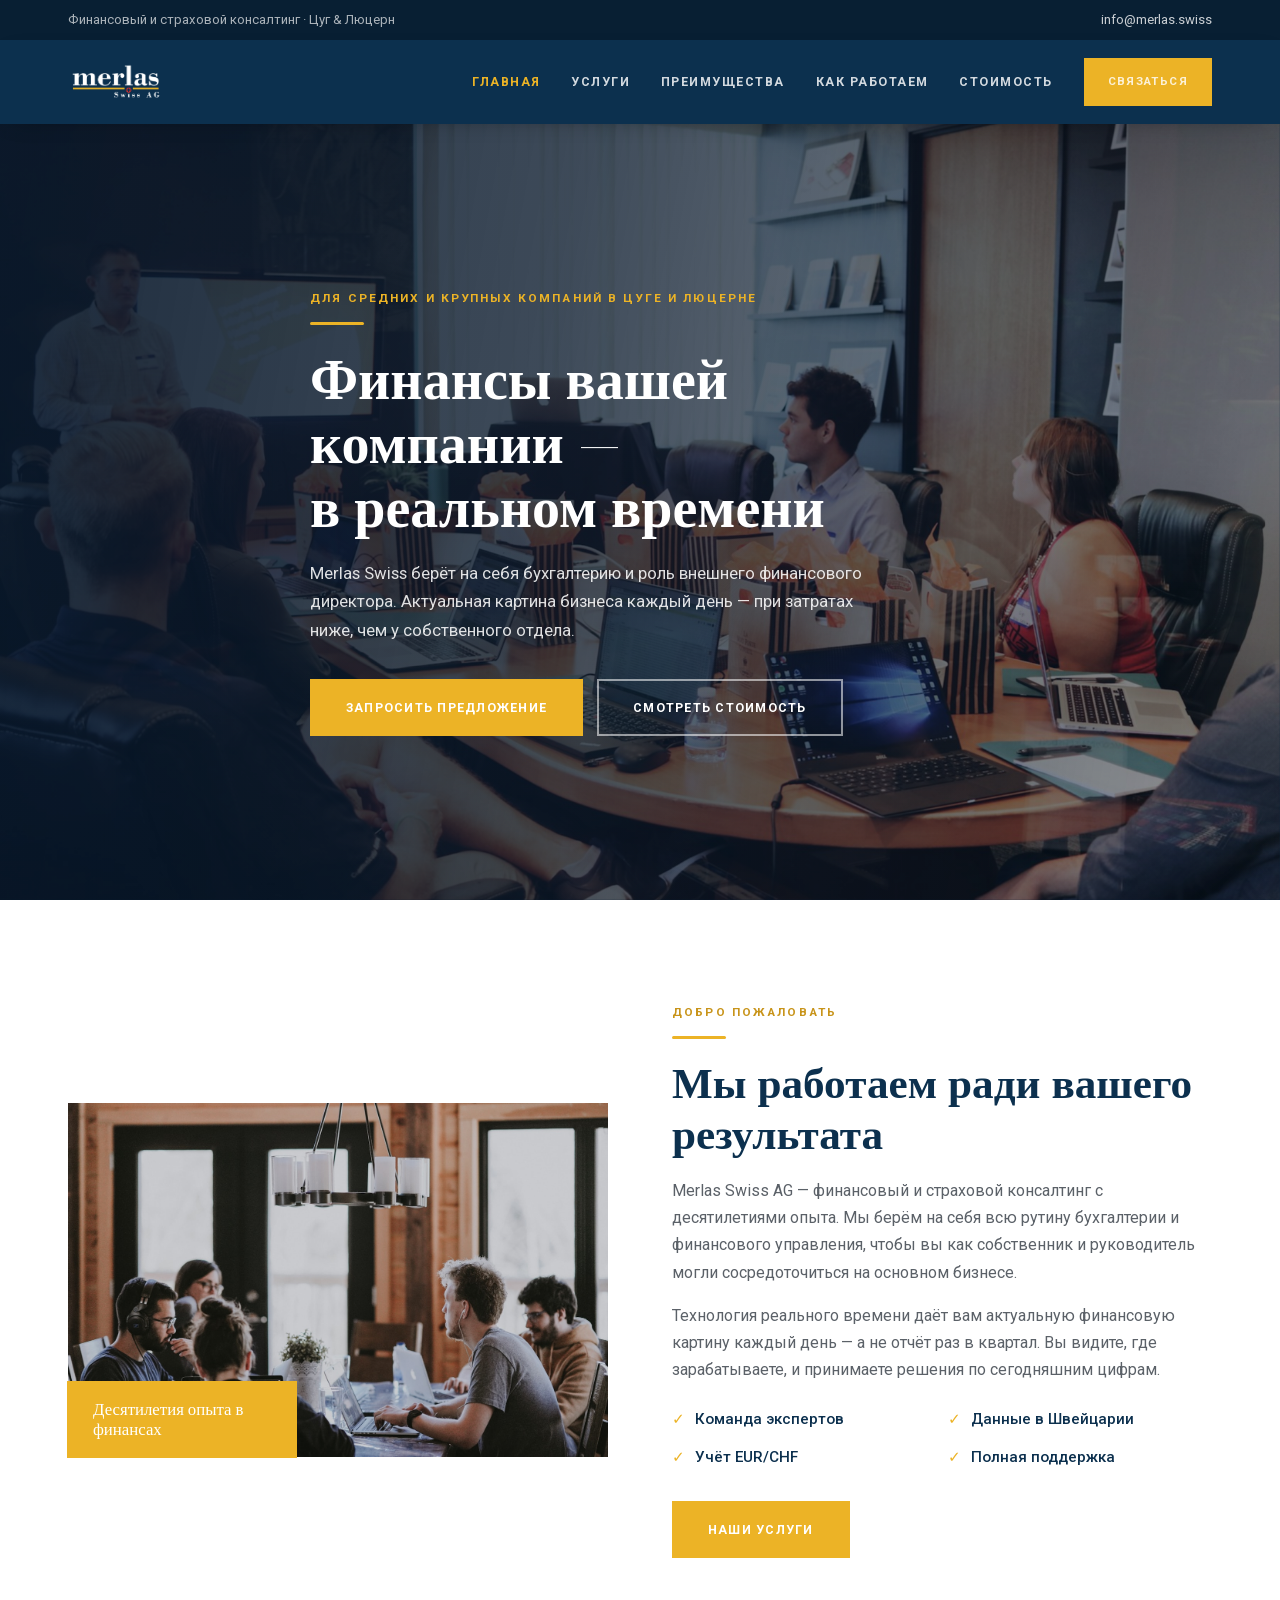
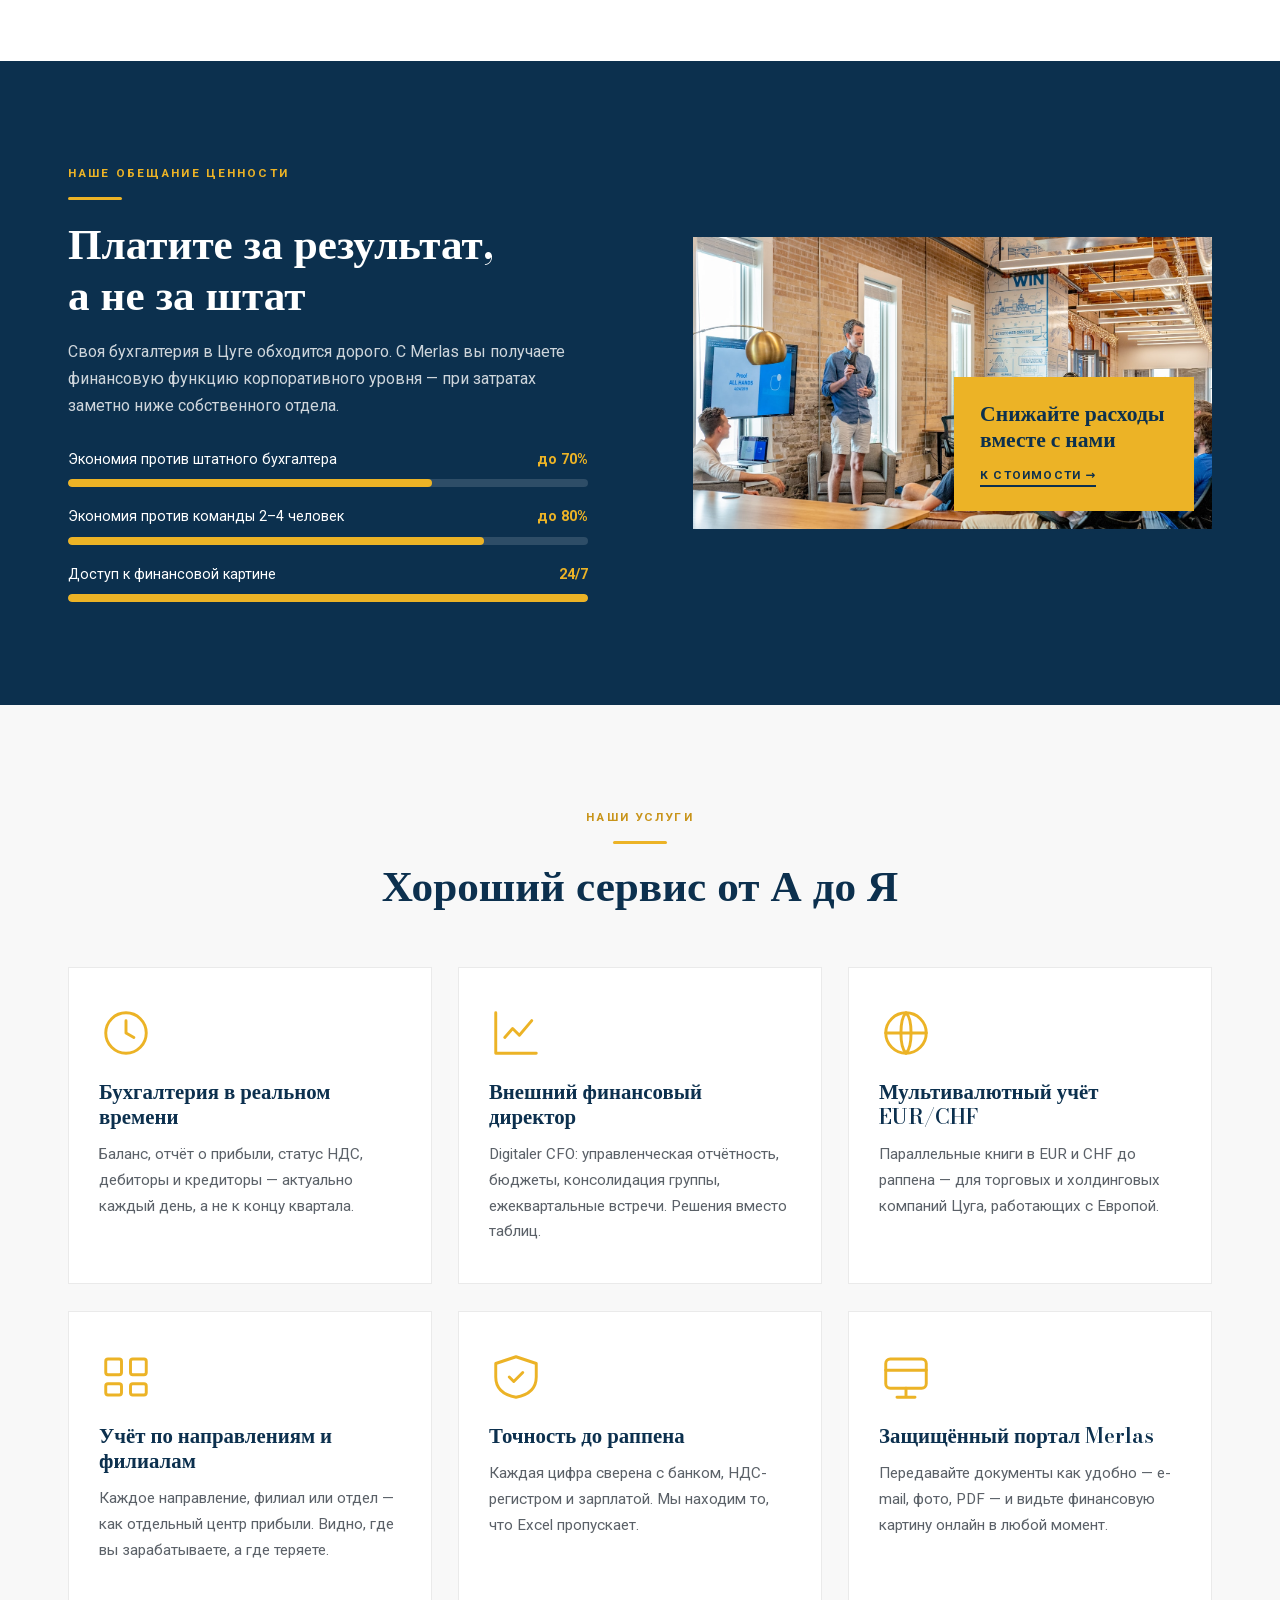
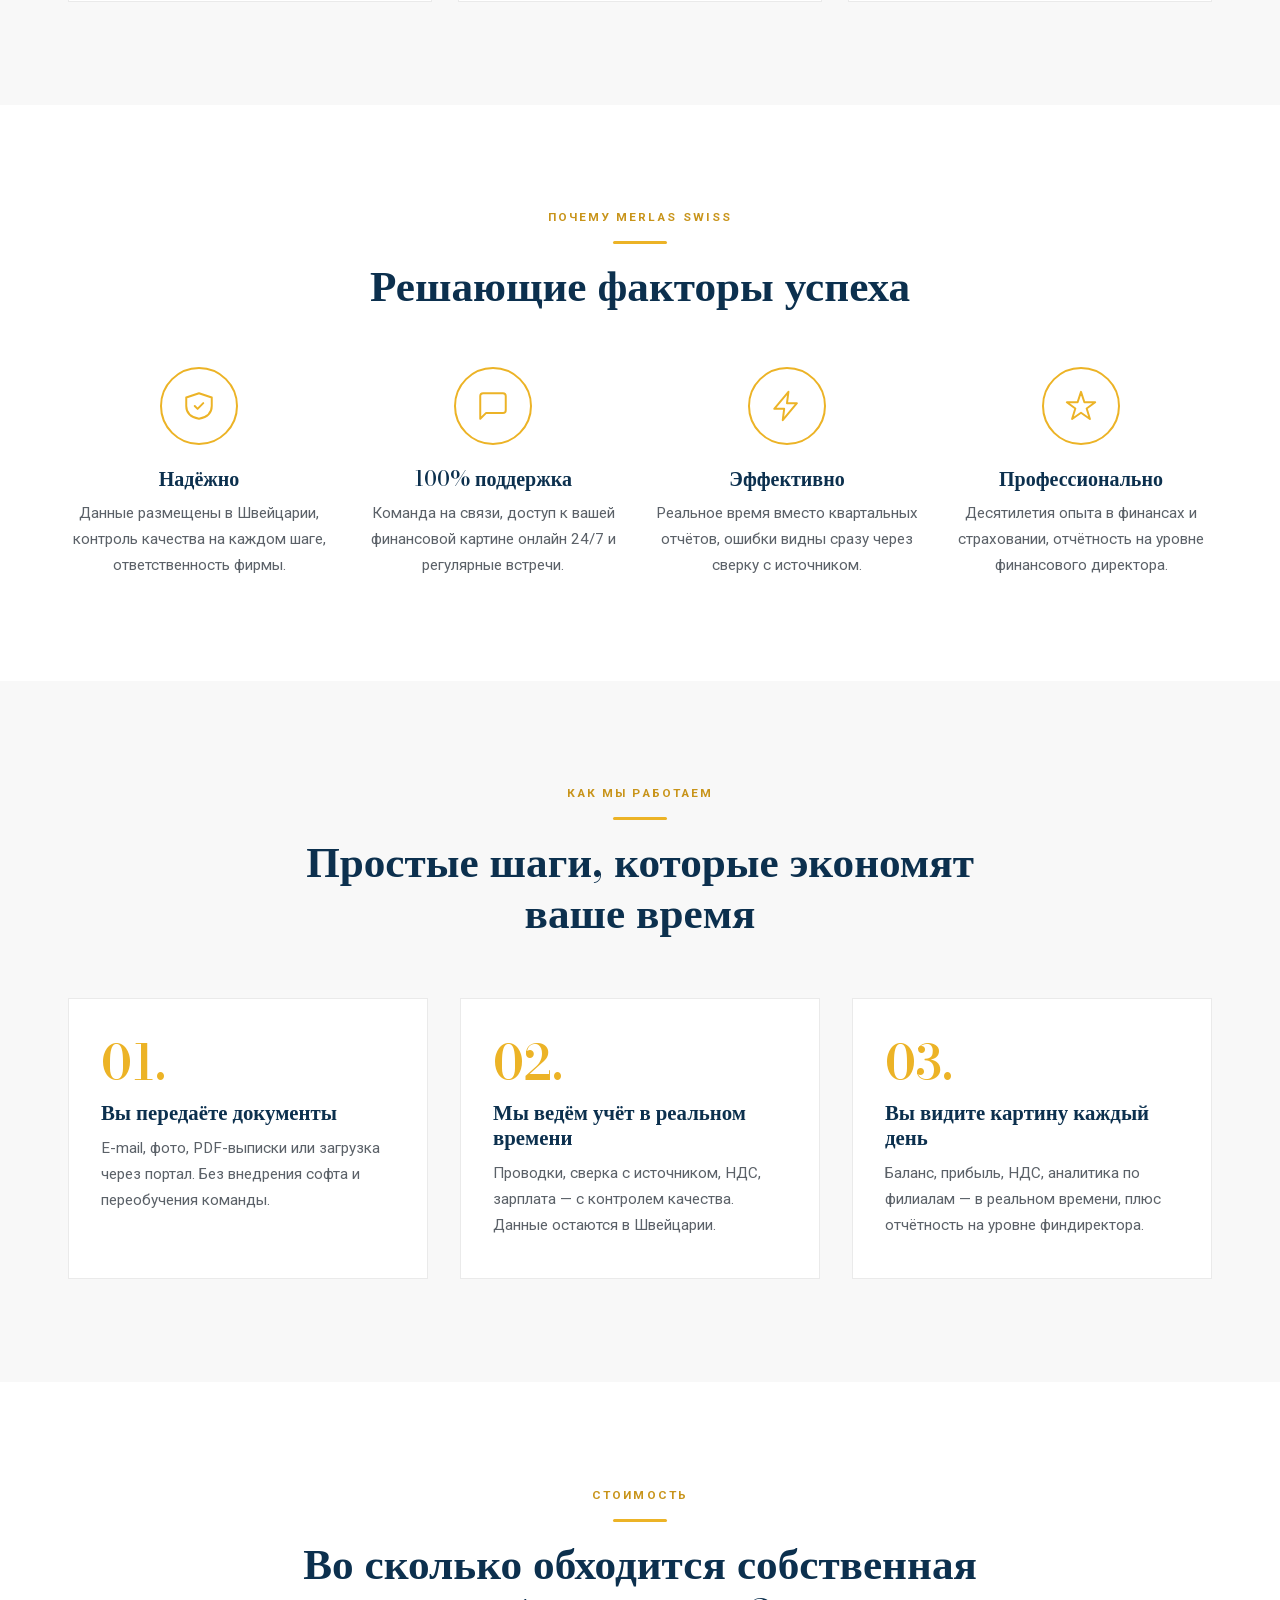
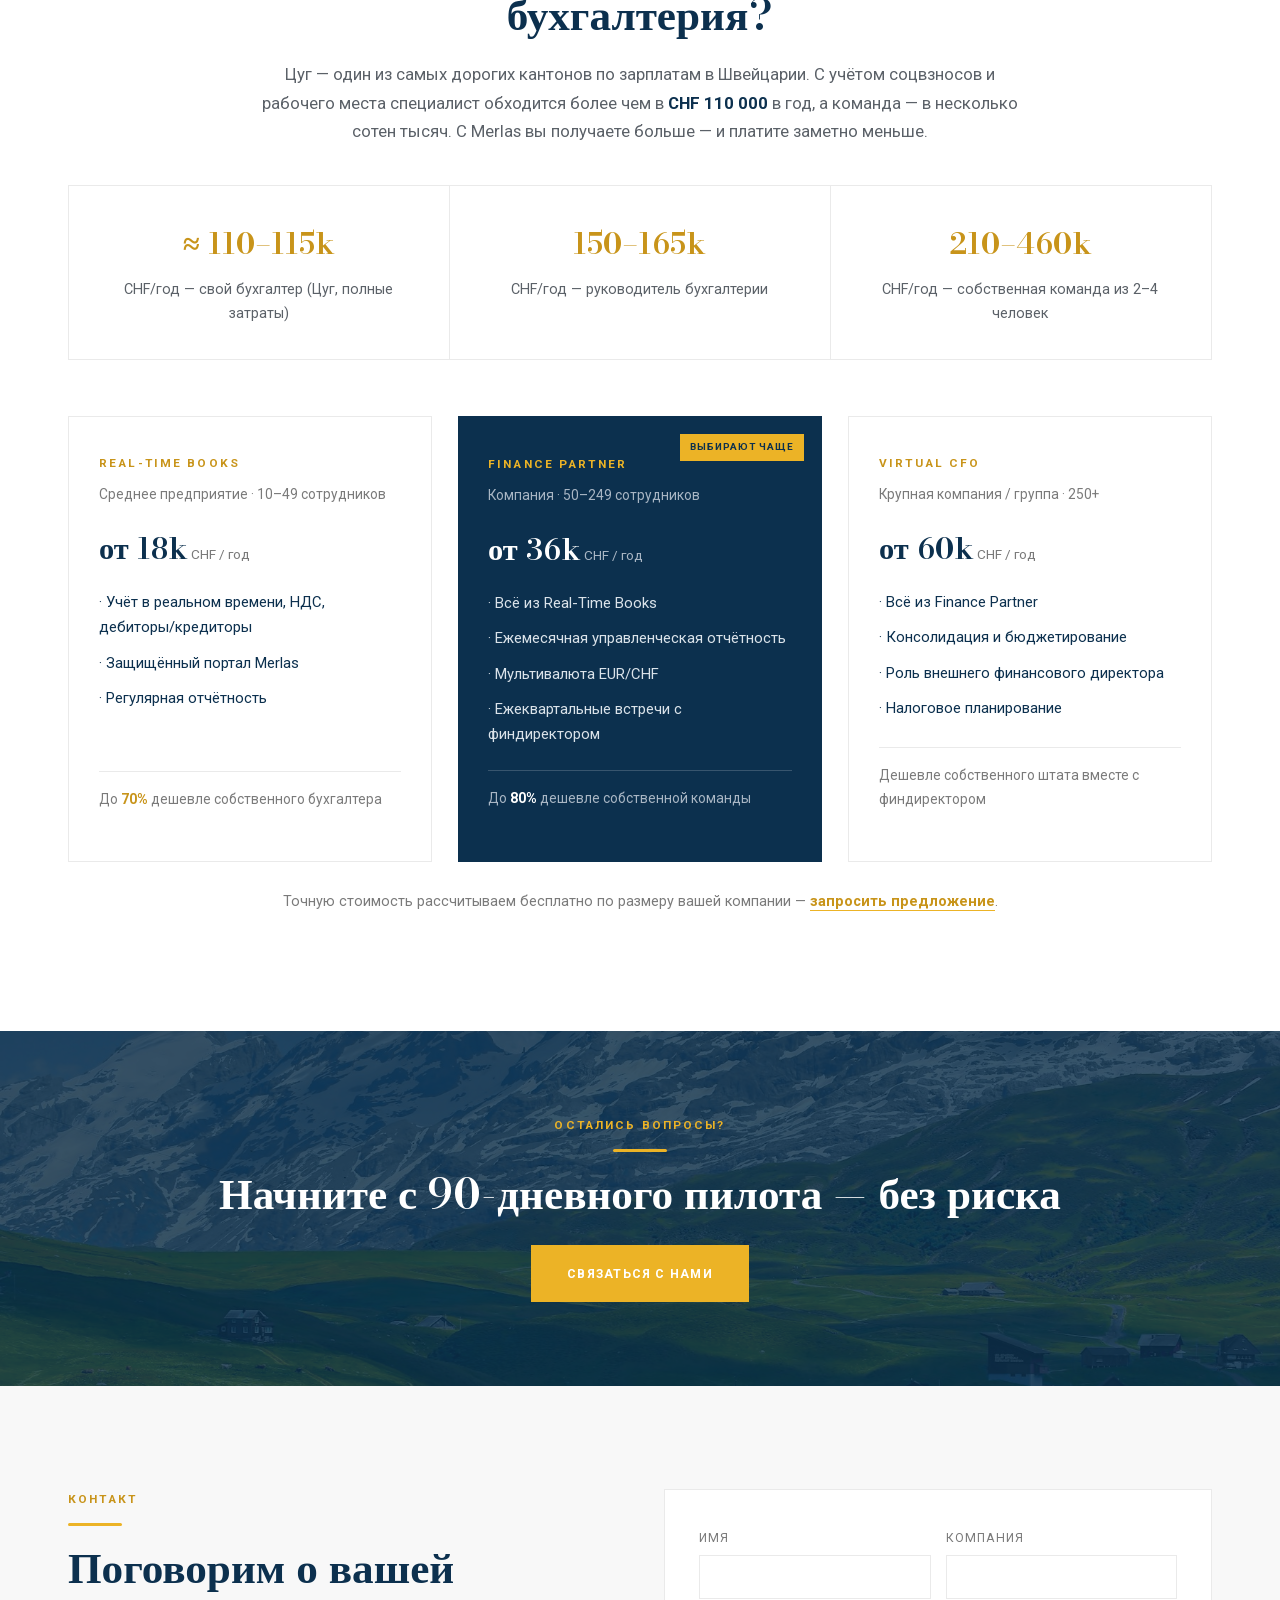
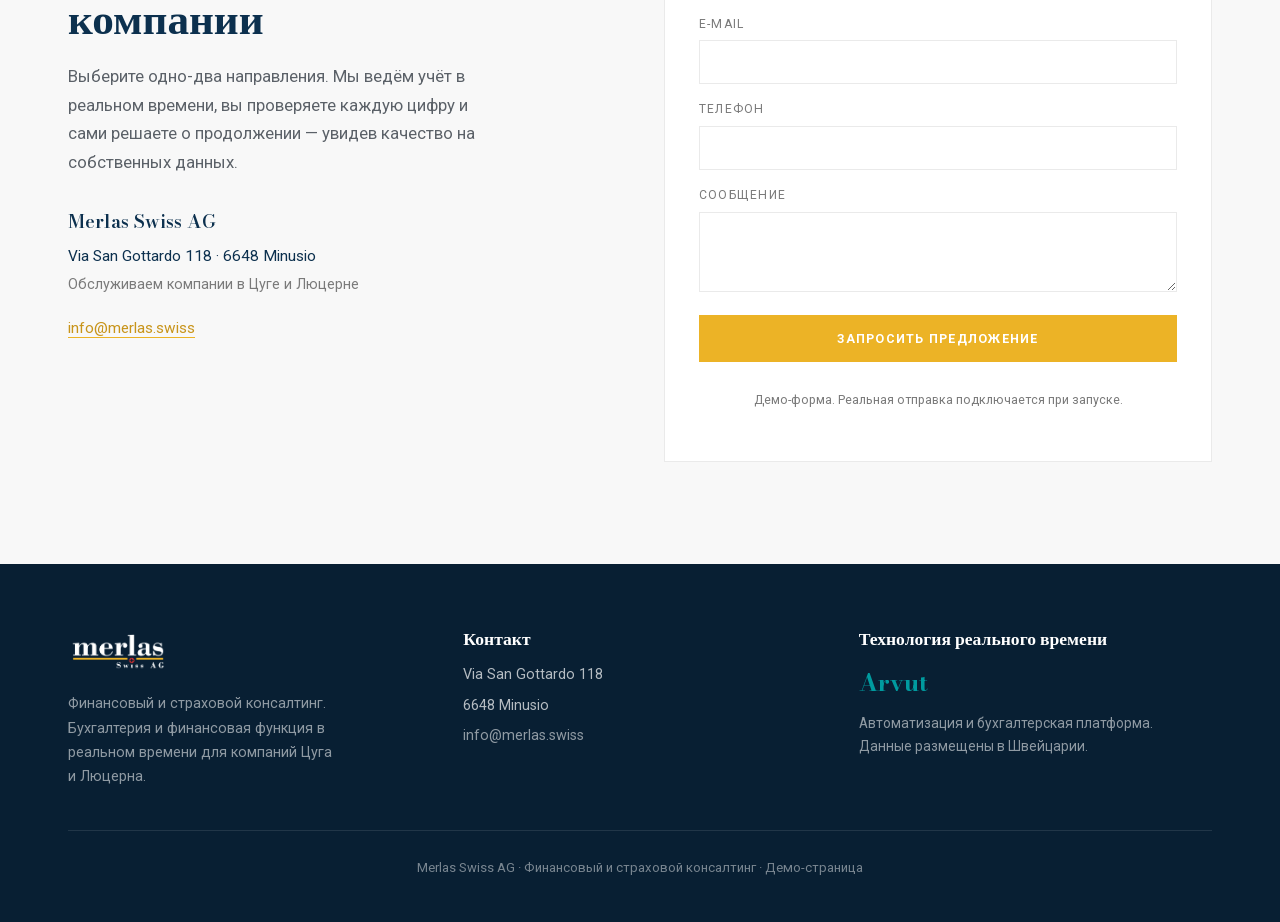
==== commit dca2cf47: "Полная пересборка в собственном стиле Merlas: верхнее меню, серифные заголовки Bodoni Moda, их секци" ====
--- a/index.html
+++ b/index.html
@@ -6,313 +6,368 @@
 <title>Merlas Swiss AG — бухгалтерия в реальном времени для компаний Цуга и Люцерна</title>
 <meta name="description" content="Merlas Swiss AG берёт на себя бухгалтерию и роль внешнего финансового директора для средних и крупных компаний в Цуге и Люцерне. Актуальные цифры каждый день — дешевле собственного отдела.">
 <style>
-@import url('assets/fonts/fonts.css');
+@import url('assets/fonts/merlas-fonts.css');
 :root{
-  --navy:#0c304e; --navy-d:#081f33; --gold:#ecb326; --gold-d:#bd8410;
-  --red:#d8232a; --ink:#0c304e; --black:#081f33;
-  --gray:#8b95a1; --body:#4a5560; --line:#e3e6ea; --tint:#f3f5f7; --cream:#0c304e;
+  --navy:#0C304E; --navy-d:#081f33; --gold:#ECB326; --gold-d:#c8941a;
+  --ink:#020101; --grey:#7A7A7A; --light:#F8F8F8; --line:#EAEAEA; --body:#5b6168;
   --green:#009b9f;
 }
 *{box-sizing:border-box;-webkit-font-smoothing:antialiased;}
 html{scroll-behavior:smooth;}
+body{margin:0;font-family:'Roboto',system-ui,sans-serif;color:var(--body);background:#fff;line-height:1.7;font-size:16px;}
 a{text-decoration:none;color:inherit;}
-body{margin:0;font-family:'Manrope',system-ui,sans-serif;color:var(--body);background:#fff;line-height:1.65;font-size:16px;}
-h1,h2,h3,h4{font-family:'Manrope',sans-serif;color:var(--navy);font-weight:800;line-height:1.16;margin:0;letter-spacing:-.01em;}
-.upper{text-transform:uppercase;letter-spacing:.01em;}
-.wrap{max-width:1180px;margin:0 auto;padding:0 26px;}
-.eyebrow{font-family:'Manrope',sans-serif;text-transform:uppercase;letter-spacing:.22em;font-size:.72rem;font-weight:700;color:var(--gold-d);}
-.h-sec{font-family:'Manrope',sans-serif;font-weight:800;color:var(--navy);font-size:clamp(1.6rem,3.2vw,2.3rem);letter-spacing:-.01em;line-height:1.18;}
-.rule{width:54px;height:3px;background:var(--gold);margin-top:18px;border-radius:2px;}
-.lead{font-size:1.06rem;color:var(--body);}
-.btn{display:inline-block;font-family:'Manrope',sans-serif;text-transform:uppercase;letter-spacing:.12em;font-size:.78rem;font-weight:700;
-  background:var(--gold);color:var(--navy);padding:15px 30px;border:1.5px solid var(--gold);transition:.2s;cursor:pointer;}
-.btn:hover{background:#ffcb3e;border-color:#ffcb3e;}
-.btn-out{background:transparent;color:#fff;border:1.5px solid rgba(255,255,255,.6);}
+h1,h2,h3,h4{font-family:'Bodoni Moda','Times New Roman',serif;color:var(--navy);font-weight:600;line-height:1.2;margin:0;}
+.wrap{max-width:1200px;margin:0 auto;padding:0 28px;}
+.kicker{font-family:'Roboto',sans-serif;text-transform:uppercase;letter-spacing:.18em;font-size:.74rem;font-weight:600;color:var(--gold-d);margin:0;}
+.sep{width:54px;height:3px;background:var(--gold);margin:14px 0 0;border-radius:2px;}
+.sep.center{margin-left:auto;margin-right:auto;}
+.h-sec{font-family:'Bodoni Moda',serif;font-weight:600;color:var(--navy);font-size:clamp(1.9rem,3.6vw,2.7rem);line-height:1.18;}
+.lead{font-size:1.05rem;color:var(--body);}
+.btn{display:inline-block;font-family:'Roboto',sans-serif;text-transform:uppercase;letter-spacing:.1em;font-size:.78rem;font-weight:600;
+  background:var(--gold);color:#fff;padding:16px 34px;border:2px solid var(--gold);transition:.22s;cursor:pointer;}
+.btn:hover{background:#d89f12;border-color:#d89f12;}
+.btn-out{background:transparent;color:#fff;border:2px solid rgba(255,255,255,.55);}
 .btn-out:hover{background:#fff;color:var(--navy);border-color:#fff;}
-.nav-a{font-family:'Manrope',sans-serif;text-transform:uppercase;letter-spacing:.16em;font-size:.76rem;font-weight:700;color:rgba(255,255,255,.6);transition:color .2s;}
-.nav-a:hover{color:var(--gold);}
-.card{background:#fff;border:1px solid var(--line);padding:34px 28px;transition:transform .28s,box-shadow .28s,border-color .28s;border-radius:4px;}
-.card:hover{transform:translateY(-6px);box-shadow:0 24px 50px -28px rgba(12,48,78,.35);border-color:var(--gold);}
-.ico{width:46px;height:46px;color:var(--gold-d);margin-bottom:18px;}
-.ico svg{width:100%;height:100%;}
-.card h3{font-size:1.1rem;margin-bottom:10px;letter-spacing:0;}
-.card p{font-size:.95rem;color:var(--body);}
-.reveal{opacity:0;transform:translateY(26px);transition:opacity .75s cubic-bezier(.22,.61,.36,1),transform .75s cubic-bezier(.22,.61,.36,1);will-change:opacity,transform;}
-.reveal.in{opacity:1;transform:none;}
-/* анимация обложки — как на сайте Merlas (fadeInLeft / fadeInRight) */
+.btn-navy{background:var(--navy);border-color:var(--navy);color:#fff;}
+.btn-navy:hover{background:var(--navy-d);border-color:var(--navy-d);}
+
+/* ===== ШАПКА (как у Merlas: верхняя navy-полоса + основное меню) ===== */
+.topbar{background:var(--navy-d);color:rgba(255,255,255,.66);font-size:.82rem;}
+.topbar .wrap{height:40px;display:flex;align-items:center;justify-content:space-between;gap:18px;}
+.topbar a{color:rgba(255,255,255,.78);}
+.topbar a:hover{color:var(--gold);}
+header.nav{position:sticky;top:0;z-index:80;background:var(--navy);box-shadow:0 6px 24px -16px rgba(0,0,0,.6);}
+header.nav .wrap{height:84px;display:flex;align-items:center;justify-content:space-between;gap:22px;}
+header.nav img.logo{height:46px;width:auto;display:block;}
+.menu{display:flex;align-items:center;gap:clamp(16px,2.4vw,34px);}
+.menu a{font-family:'Roboto',sans-serif;text-transform:uppercase;letter-spacing:.12em;font-size:.78rem;font-weight:600;color:rgba(255,255,255,.82);transition:color .2s;}
+.menu a:hover,.menu a.active{color:var(--gold);}
+.menu .btn{padding:12px 22px;font-size:.72rem;}
+#burger{display:none;background:none;border:none;color:#fff;cursor:pointer;}
+
+/* ===== HERO (полноширинное фото + navy-оверлей, как у них) ===== */
+.hero{position:relative;min-height:calc(100vh - 124px);display:flex;align-items:center;overflow:hidden;background:var(--navy);}
+.hero img.bg{position:absolute;inset:0;width:100%;height:100%;object-fit:cover;object-position:50% 40%;animation:kenburns 12s ease-out both;}
+.hero .ov{position:absolute;inset:0;background:linear-gradient(100deg,rgba(8,24,43,.92) 0%,rgba(8,24,43,.78) 42%,rgba(8,24,43,.42) 100%);}
+.hero .inner{position:relative;z-index:2;max-width:660px;padding:70px 0;}
+
+/* секции */
+section{position:relative;}
+.pad{padding:clamp(64px,8vw,104px) 0;}
+.card{background:#fff;border:1px solid var(--line);padding:38px 30px;transition:transform .3s,box-shadow .3s,border-color .3s;height:100%;}
+.card:hover{transform:translateY(-8px);box-shadow:0 30px 60px -34px rgba(12,48,78,.4);border-color:var(--gold);}
+.card .ic{width:54px;height:54px;color:var(--gold);margin-bottom:20px;}
+.card .ic svg{width:100%;height:100%;}
+.card h3{font-size:1.3rem;margin-bottom:12px;}
+.card p{font-size:.95rem;color:var(--body);margin:0;}
+
+/* анимации — как на сайте Merlas */
 @keyframes fadeInLeft{from{opacity:0;transform:translateX(-46px)}to{opacity:1;transform:none}}
 @keyframes fadeInRight{from{opacity:0;transform:translateX(46px)}to{opacity:1;transform:none}}
-@keyframes kenburns{from{transform:scale(1.08)}to{transform:scale(1)}}
-@keyframes floaty{0%,100%{transform:translateY(0)}50%{transform:translateY(-7px)}}
-.anim-left{animation:fadeInLeft .9s cubic-bezier(.22,.61,.36,1) .15s both;}
-.anim-right{animation:fadeInRight 1s cubic-bezier(.22,.61,.36,1) .1s both;}
-.kenburns{animation:kenburns 9s ease-out both;}
-.floaty{animation:floaty 4.5s ease-in-out 1.2s infinite;}
+@keyframes kenburns{from{transform:scale(1.1)}to{transform:scale(1)}}
+.anim-left{animation:fadeInLeft 1s cubic-bezier(.22,.61,.36,1) .15s both;}
+.anim-right{animation:fadeInRight 1s cubic-bezier(.22,.61,.36,1) .15s both;}
+.reveal{opacity:0;transform:translateY(30px);transition:opacity .8s cubic-bezier(.22,.61,.36,1),transform .8s cubic-bezier(.22,.61,.36,1);will-change:opacity,transform;}
+.reveal.in{opacity:1;transform:none;}
 @media(prefers-reduced-motion:reduce){*{animation:none!important;transition:none!important;scroll-behavior:auto;}.reveal{opacity:1;transform:none;}}
-#toTop{position:fixed;right:24px;bottom:24px;z-index:60;width:46px;height:46px;background:rgba(12,48,78,.7);color:#fff;border:none;border-radius:4px;cursor:pointer;display:flex;align-items:center;justify-content:center;-webkit-backdrop-filter:blur(4px);backdrop-filter:blur(4px);box-shadow:0 10px 24px -12px rgba(12,48,78,.5);opacity:0;visibility:hidden;transform:translateY(12px);transition:opacity .3s,transform .3s,background .2s;}
-#toTop.show{opacity:1;visibility:visible;transform:none;}#toTop:hover{background:var(--gold);color:var(--navy);}
-@media(max-width:880px){.hide-mob{display:none!important;}.hero-grid{grid-template-columns:1fr!important;}.hero-photo{min-height:300px;}}
+
+#toTop{position:fixed;right:24px;bottom:24px;z-index:60;width:48px;height:48px;background:var(--gold);color:#fff;border:none;cursor:pointer;display:flex;align-items:center;justify-content:center;box-shadow:0 12px 28px -12px rgba(12,48,78,.5);opacity:0;visibility:hidden;transform:translateY(12px);transition:.3s;}
+#toTop.show{opacity:1;visibility:visible;transform:none;}#toTop:hover{background:var(--navy);}
+
+@media(max-width:900px){
+  .menu{position:fixed;inset:124px 0 auto 0;background:var(--navy-d);flex-direction:column;gap:0;padding:8px 0;transform:translateY(-130%);transition:transform .3s;}
+  .menu.open{transform:none;}
+  .menu a{padding:14px 28px;width:100%;border-bottom:1px solid rgba(255,255,255,.07);}
+  .menu .btn{margin:12px 28px;text-align:center;}
+  #burger{display:block;}
+  .two-col{grid-template-columns:1fr!important;}
+  .topbar .wrap{justify-content:center;}
+  .hide-mob{display:none!important;}
+}
 </style>
 </head>
 <body>
 
-<!-- ===== ОБЛОЖКА (две равные половины, без верхней шапки) ===== -->
-<section id="top" style="min-height:100svh;display:flex;flex-direction:column;">
-  <div class="hero-grid" style="flex:1;display:grid;grid-template-columns:1fr 1fr;grid-template-rows:1fr;min-height:0;">
-    <!-- левая половина: тёмно-синяя панель, как плашка логотипа Merlas -->
-    <div style="display:flex;flex-direction:column;background:var(--navy);padding:34px clamp(26px,5vw,72px);position:relative;overflow:hidden;">
-      <div style="position:absolute;top:-120px;right:-120px;width:360px;height:360px;border-radius:50%;background:radial-gradient(circle,rgba(236,179,38,.14),transparent 70%);pointer-events:none;"></div>
-      <a href="#top" aria-label="Merlas Swiss AG" style="flex-shrink:0;position:relative;z-index:2;"><img src="assets/img/logo-merlas.png?v=1" alt="Merlas Swiss AG" style="height:54px;width:auto;display:block;"></a>
-      <div style="flex:1;display:flex;align-items:center;position:relative;z-index:2;">
-      <div class="anim-left" style="max-width:540px;">
-        <p class="eyebrow" style="margin-bottom:18px;color:var(--gold);">Для средних и крупных компаний в Цуге и Люцерне</p>
-        <h1 style="color:#fff;font-size:clamp(1.95rem,3.7vw,2.95rem);letter-spacing:-.015em;line-height:1.12;margin-bottom:20px;">Финансы вашей компании — в реальном времени</h1>
-        <p class="lead" style="margin-bottom:28px;color:rgba(255,255,255,.82);">Merlas Swiss берёт на себя бухгалтерию и роль внешнего финансового директора. Актуальная картина бизнеса каждый день — при затратах ниже, чем у собственного отдела.</p>
-        <div style="display:flex;flex-wrap:wrap;gap:14px;">
-          <a href="#contact" class="btn">Запросить предложение</a>
-          <a href="#stoimost" class="btn btn-out">Смотреть стоимость</a>
+<!-- ===== ШАПКА ===== -->
+<div class="topbar">
+  <div class="wrap">
+    <span class="hide-mob">Финансовый и страховой консалтинг · Цуг &amp; Люцерн</span>
+    <span><a href="mailto:info@merlas.swiss">info@merlas.swiss</a></span>
+  </div>
+</div>
+<header class="nav" id="top">
+  <div class="wrap">
+    <a href="#top" aria-label="Merlas Swiss AG"><img class="logo" src="assets/img/logo-merlas.png?v=2" alt="Merlas Swiss AG"></a>
+    <button id="burger" aria-label="Меню"><svg width="28" height="28" viewBox="0 0 24 24" fill="none" stroke="currentColor" stroke-width="2"><path d="M3 6h18M3 12h18M3 18h18"/></svg></button>
+    <nav class="menu" id="menu">
+      <a href="#top" class="active">Главная</a>
+      <a href="#uslugi">Услуги</a>
+      <a href="#faktory">Преимущества</a>
+      <a href="#workflow">Как работаем</a>
+      <a href="#stoimost">Стоимость</a>
+      <a href="#contact" class="btn">Связаться</a>
+    </nav>
+  </div>
+</header>
+
+<!-- ===== HERO ===== -->
+<section class="hero">
+  <img class="bg" src="assets/img/hero.jpg?v=2" alt="Деловая встреча — Merlas Swiss">
+  <div class="ov"></div>
+  <div class="wrap">
+    <div class="inner anim-left">
+      <p class="kicker" style="color:var(--gold);">Для средних и крупных компаний в Цуге и Люцерне</p>
+      <div class="sep"></div>
+      <h1 style="color:#fff;font-size:clamp(2.1rem,4.6vw,3.5rem);margin:22px 0 20px;line-height:1.14;">Финансы вашей компании —<br>в реальном времени</h1>
+      <p class="lead" style="color:rgba(255,255,255,.86);max-width:560px;margin-bottom:34px;">Merlas Swiss берёт на себя бухгалтерию и роль внешнего финансового директора. Актуальная картина бизнеса каждый день — при затратах ниже, чем у собственного отдела.</p>
+      <div style="display:flex;flex-wrap:wrap;gap:14px;">
+        <a href="#contact" class="btn">Запросить предложение</a>
+        <a href="#stoimost" class="btn btn-out">Смотреть стоимость</a>
+      </div>
+    </div>
+  </div>
+</section>
+
+<!-- ===== ИНТРО (фото + текст, как «Wir engagieren uns für Sie») ===== -->
+<section class="pad" style="background:#fff;">
+  <div class="wrap two-col" style="display:grid;grid-template-columns:1fr 1fr;gap:clamp(36px,5vw,72px);align-items:center;">
+    <div class="reveal" style="position:relative;">
+      <img src="assets/img/team.jpg?v=2" alt="Команда Merlas Swiss" style="width:100%;height:100%;max-height:460px;object-fit:cover;display:block;">
+      <span style="position:absolute;left:-1px;bottom:-1px;background:var(--gold);color:#fff;font-family:'Bodoni Moda',serif;font-size:1.05rem;padding:18px 26px;max-width:230px;line-height:1.25;">Десятилетия опыта в финансах</span>
+    </div>
+    <div class="reveal">
+      <p class="kicker">Добро пожаловать</p>
+      <div class="sep"></div>
+      <h2 class="h-sec" style="margin:18px 0 18px;">Мы работаем ради вашего результата</h2>
+      <p style="margin-bottom:16px;">Merlas Swiss AG — финансовый и страховой консалтинг с десятилетиями опыта. Мы берём на себя всю рутину бухгалтерии и финансового управления, чтобы вы как собственник и руководитель могли сосредоточиться на основном бизнесе.</p>
+      <p style="margin-bottom:24px;">Технология реального времени даёт вам актуальную финансовую картину каждый день — а не отчёт раз в квартал. Вы видите, где зарабатываете, и принимаете решения по сегодняшним цифрам.</p>
+      <ul style="list-style:none;padding:0;margin:0 0 30px;display:grid;grid-template-columns:1fr 1fr;gap:12px;">
+        <li style="display:flex;gap:10px;align-items:center;font-size:.95rem;color:var(--navy);font-weight:500;"><span style="color:var(--gold);font-weight:700;">✓</span>Команда экспертов</li>
+        <li style="display:flex;gap:10px;align-items:center;font-size:.95rem;color:var(--navy);font-weight:500;"><span style="color:var(--gold);font-weight:700;">✓</span>Данные в Швейцарии</li>
+        <li style="display:flex;gap:10px;align-items:center;font-size:.95rem;color:var(--navy);font-weight:500;"><span style="color:var(--gold);font-weight:700;">✓</span>Учёт EUR/CHF</li>
+        <li style="display:flex;gap:10px;align-items:center;font-size:.95rem;color:var(--navy);font-weight:500;"><span style="color:var(--gold);font-weight:700;">✓</span>Полная поддержка</li>
+      </ul>
+      <a href="#uslugi" class="btn">Наши услуги</a>
+    </div>
+  </div>
+</section>
+
+<!-- ===== NAVY-СЕКЦИЯ (как «Wir kreiren perfekte Lösungen» + золотой блок) ===== -->
+<section class="pad" style="background:var(--navy);overflow:hidden;">
+  <div class="wrap two-col" style="display:grid;grid-template-columns:1.05fr .95fr;gap:clamp(34px,4vw,64px);align-items:center;">
+    <div class="reveal">
+      <p class="kicker" style="color:var(--gold);">Наше обещание ценности</p>
+      <div class="sep"></div>
+      <h2 class="h-sec" style="color:#fff;margin:18px 0 18px;">Платите за результат,<br>а не за штат</h2>
+      <p style="color:rgba(255,255,255,.8);margin-bottom:28px;max-width:520px;">Своя бухгалтерия в Цуге обходится дорого. С Merlas вы получаете финансовую функцию корпоративного уровня — при затратах заметно ниже собственного отдела.</p>
+      <div style="display:flex;flex-direction:column;gap:18px;max-width:520px;">
+        <div>
+          <div style="display:flex;justify-content:space-between;font-size:.9rem;color:#fff;margin-bottom:7px;"><span>Экономия против штатного бухгалтера</span><b style="color:var(--gold);">до 70%</b></div>
+          <div style="height:8px;background:rgba(255,255,255,.14);border-radius:5px;overflow:hidden;"><i class="bar" style="display:block;height:100%;width:70%;background:var(--gold);border-radius:5px;"></i></div>
         </div>
-        <div style="display:flex;align-items:center;gap:12px;margin-top:30px;">
-          <span style="display:inline-flex;width:22px;height:22px;background:var(--red);border-radius:50%;align-items:center;justify-content:center;flex-shrink:0;"><svg width="12" height="12" viewBox="0 0 24 24" fill="#fff"><rect x="9.5" y="4" width="5" height="16"/><rect x="4" y="9.5" width="16" height="5"/></svg></span>
-          <span style="font-size:.84rem;color:rgba(255,255,255,.78);letter-spacing:.02em;">Десятилетия опыта в финансовом и страховом консалтинге · <b style="color:#fff;">Swiss made</b></span>
+        <div>
+          <div style="display:flex;justify-content:space-between;font-size:.9rem;color:#fff;margin-bottom:7px;"><span>Экономия против команды 2–4 человек</span><b style="color:var(--gold);">до 80%</b></div>
+          <div style="height:8px;background:rgba(255,255,255,.14);border-radius:5px;overflow:hidden;"><i class="bar" style="display:block;height:100%;width:80%;background:var(--gold);border-radius:5px;"></i></div>
         </div>
-      </div>
-      </div>
-    </div>
-    <!-- правая половина: премиальное фото Центральной Швейцарии -->
-    <div class="hero-photo anim-right" style="position:relative;overflow:hidden;background:var(--navy-d);">
-      <img class="kenburns" src="assets/img/building.jpg?v=1" alt="Центральная Швейцария — Цуг и Люцерн" style="position:absolute;inset:0;width:100%;height:100%;object-fit:cover;object-position:50% 52%;">
-      <div style="position:absolute;inset:0;background:linear-gradient(90deg,rgba(12,48,78,.45) 0%,rgba(12,48,78,.08) 40%,transparent 100%);"></div>
-    </div>
-  </div>
-  <!-- тёмная полоса-меню (как нав-бар их сайта) -->
-  <nav style="background:var(--navy-d);">
-    <div class="wrap" style="height:58px;display:flex;align-items:center;justify-content:center;gap:clamp(16px,4vw,44px);flex-wrap:wrap;">
-      <a href="#top" class="nav-a">Старт</a>
-      <a href="#uslugi" class="nav-a">Услуги</a>
-      <a href="#preimushchestva" class="nav-a">Преимущества</a>
-      <a href="#stoimost" class="nav-a">Стоимость</a>
-      <a href="#region" class="nav-a">Регион</a>
-      <a href="#contact" class="nav-a">Контакт</a>
-    </div>
-  </nav>
-</section>
-
-<!-- ===== СДВИГ ===== -->
-<section style="padding:88px 0;background:#fff;">
-  <div class="wrap">
-    <div class="reveal" style="text-align:center;max-width:720px;margin:0 auto 52px;">
-      <p class="eyebrow">Что меняется</p>
-      <h2 class="h-sec" style="margin-top:12px;">Раньше — свой штат.<br>Теперь — реальное время.</h2>
-      <div class="rule" style="margin:18px auto 0;"></div>
-    </div>
-    <div style="display:grid;grid-template-columns:repeat(auto-fit,minmax(300px,1fr));gap:0;border:1px solid var(--line);border-radius:4px;overflow:hidden;">
-      <div class="reveal" style="padding:40px 36px;border-right:1px solid var(--line);">
-        <h3 class="upper" style="font-size:1.05rem;letter-spacing:.06em;color:var(--gray);margin-bottom:22px;">Раньше</h3>
-        <ul style="list-style:none;padding:0;margin:0;display:flex;flex-direction:column;gap:15px;">
-          <li style="display:flex;gap:12px;"><span style="color:var(--gold-d);font-weight:800;">—</span>Отчётность раз в квартал — решения почти вслепую</li>
-          <li style="display:flex;gap:12px;"><span style="color:var(--gold-d);font-weight:800;">—</span>Свой бухгалтер в Цуге — <b style="color:var(--navy);white-space:nowrap;">CHF 110 000+</b> в год</li>
-          <li style="display:flex;gap:12px;"><span style="color:var(--gold-d);font-weight:800;">—</span>Рутина отнимает время у основного бизнеса</li>
-          <li style="display:flex;gap:12px;"><span style="color:var(--gold-d);font-weight:800;">—</span>Ошибки в цифрах всплывают слишком поздно</li>
-        </ul>
-      </div>
-      <div class="reveal" style="padding:40px 36px;background:var(--navy);color:#dde6ee;">
-        <h3 class="upper" style="font-size:1.05rem;letter-spacing:.06em;color:var(--gold);margin-bottom:22px;">С Merlas Swiss</h3>
-        <ul style="list-style:none;padding:0;margin:0;display:flex;flex-direction:column;gap:15px;">
-          <li style="display:flex;gap:12px;"><span style="color:var(--gold);">✓</span>Актуальные цифры каждый день</li>
-          <li style="display:flex;gap:12px;"><span style="color:var(--gold);">✓</span>Команда экспертов вместо собственного штата</li>
-          <li style="display:flex;gap:12px;"><span style="color:var(--gold);">✓</span>Вы — основным бизнесом, мы — цифрами</li>
-          <li style="display:flex;gap:12px;"><span style="color:var(--gold);">✓</span>Ошибки видны сразу — через сверку с источником</li>
-        </ul>
-      </div>
-    </div>
-  </div>
-</section>
-
-<!-- ===== УСЛУГИ ===== -->
-<section id="uslugi" style="padding:88px 0;background:var(--tint);">
-  <div class="wrap">
-    <div class="reveal" style="text-align:center;max-width:680px;margin:0 auto 52px;">
-      <p class="eyebrow">Что мы делаем для вас</p>
-      <h2 class="h-sec" style="margin-top:12px;">Вся финансовая функция — на аутсорсе</h2>
-      <div class="rule" style="margin:18px auto 0;"></div>
-    </div>
-    <div style="display:grid;grid-template-columns:repeat(auto-fit,minmax(290px,1fr));gap:24px;">
-      <div class="card reveal"><div class="ico"><svg viewBox="0 0 24 24" fill="none" stroke="currentColor" stroke-width="1.4" stroke-linecap="round" stroke-linejoin="round"><circle cx="12" cy="12" r="9"/><path d="M12 6.5v5.5l3.5 2"/></svg></div><h3>Бухгалтерия в реальном времени</h3><p>Баланс, отчёт о прибыли, статус НДС, дебиторы и кредиторы — актуально каждый день, а не к концу квартала.</p></div>
-      <div class="card reveal"><div class="ico"><svg viewBox="0 0 24 24" fill="none" stroke="currentColor" stroke-width="1.4" stroke-linecap="round" stroke-linejoin="round"><path d="M3 3v18h18"/><path d="M7 14l3.5-4 3 3 5.5-6.5"/></svg></div><h3>Внешний финансовый директор</h3><p>Digitaler CFO: управленческая отчётность, бюджеты, консолидация группы, ежеквартальные встречи. Решения вместо таблиц.</p></div>
-      <div class="card reveal"><div class="ico"><svg viewBox="0 0 24 24" fill="none" stroke="currentColor" stroke-width="1.4" stroke-linecap="round" stroke-linejoin="round"><circle cx="12" cy="12" r="9"/><path d="M3 12h18M12 3c3 3 3 15 0 18M12 3c-3 3-3 15 0 18"/></svg></div><h3>Мультивалютный учёт EUR/CHF</h3><p>Параллельные книги в EUR и CHF до раппена — для торговых и холдинговых компаний Цуга, работающих с Европой.</p></div>
-      <div class="card reveal"><div class="ico"><svg viewBox="0 0 24 24" fill="none" stroke="currentColor" stroke-width="1.4" stroke-linecap="round" stroke-linejoin="round"><rect x="3" y="4" width="7" height="7" rx="1"/><rect x="14" y="4" width="7" height="7" rx="1"/><rect x="3" y="15" width="7" height="5" rx="1"/><rect x="14" y="15" width="7" height="5" rx="1"/></svg></div><h3>Учёт по направлениям и филиалам</h3><p>Каждое направление, филиал или отдел — как отдельный центр прибыли. Видно, где вы зарабатываете, а где теряете.</p></div>
-      <div class="card reveal"><div class="ico"><svg viewBox="0 0 24 24" fill="none" stroke="currentColor" stroke-width="1.4" stroke-linecap="round" stroke-linejoin="round"><path d="M9 12l2 2 4-4"/><path d="M21 12c0 5-3.5 8-9 9-5.5-1-9-4-9-9V6l9-3 9 3z"/></svg></div><h3>Точность до раппена</h3><p>Каждая цифра сверена с банком, НДС-регистром и зарплатой. Мы находим то, что Excel пропускает.</p></div>
-      <div class="card reveal"><div class="ico"><svg viewBox="0 0 24 24" fill="none" stroke="currentColor" stroke-width="1.4" stroke-linecap="round" stroke-linejoin="round"><rect x="3" y="4" width="18" height="13" rx="2"/><path d="M3 9h18M8 21h8M12 17v4"/></svg></div><h3>Защищённый портал Merlas</h3><p>Передавайте документы как удобно — e-mail, фото, PDF — и видьте финансовую картину онлайн в любой момент.</p></div>
-    </div>
-  </div>
-</section>
-
-<!-- ===== ПРЕИМУЩЕСТВА (тёмный баннер) ===== -->
-<section id="preimushchestva" style="padding:92px 0;background:var(--navy);color:#dde6ee;">
-  <div class="wrap" style="display:grid;grid-template-columns:repeat(auto-fit,minmax(300px,1fr));gap:48px;align-items:center;">
-    <div class="reveal">
-      <p class="eyebrow" style="color:var(--gold);">Почему Merlas Swiss</p>
-      <h2 class="upper" style="color:#fff;font-size:clamp(1.7rem,3.2vw,2.4rem);letter-spacing:-.01em;margin:14px 0 22px;line-height:1.2;">Масштаб крупной компании — без собственного отдела</h2>
-      <p style="color:#b6c2cf;margin-bottom:16px;">Вы получаете финансовую функцию корпоративного уровня — команду экспертов и технологию реального времени — вместо того чтобы строить и содержать собственную бухгалтерию. Ответственность несёт <b style="color:#fff;">Merlas Swiss AG</b> — десятилетия опыта в финансовом и страховом консалтинге.</p>
-      <p style="color:#b6c2cf;">Мы работаем в <b style="color:#fff;">Цуге</b> и <b style="color:#fff;">Люцерне</b> и знаем ваш рынок — от торгово-холдингового хаба Цуга до операционного бизнеса Люцерна. Свой бизнес вы видите в реальном времени, а данные остаются в Швейцарии.</p>
-    </div>
-    <div class="reveal" style="display:grid;grid-template-columns:1fr 1fr;gap:1px;background:rgba(255,255,255,.12);border:1px solid rgba(255,255,255,.12);border-radius:4px;overflow:hidden;">
-      <div style="background:var(--navy);padding:28px 24px;"><div style="font-weight:800;font-size:1.9rem;color:var(--gold);">CH</div><div style="font-size:.86rem;color:#b6c2cf;margin-top:6px;">Данные в Швейцарии</div></div>
-      <div style="background:var(--navy);padding:28px 24px;"><div style="font-weight:800;font-size:1.9rem;color:var(--gold);">ZG·LU</div><div style="font-size:.86rem;color:#b6c2cf;margin-top:6px;">Цуг и Люцерн</div></div>
-      <div style="background:var(--navy);padding:28px 24px;"><div style="font-weight:800;font-size:1.9rem;color:var(--gold);">EUR/CHF</div><div style="font-size:.86rem;color:#b6c2cf;margin-top:6px;">Мультивалюта</div></div>
-      <div style="background:var(--navy);padding:28px 24px;"><div style="font-weight:800;font-size:1.9rem;color:var(--gold);">24/7</div><div style="font-size:.86rem;color:#b6c2cf;margin-top:6px;">Доступ к цифрам онлайн</div></div>
+        <div>
+          <div style="display:flex;justify-content:space-between;font-size:.9rem;color:#fff;margin-bottom:7px;"><span>Доступ к финансовой картине</span><b style="color:var(--gold);">24/7</b></div>
+          <div style="height:8px;background:rgba(255,255,255,.14);border-radius:5px;overflow:hidden;"><i class="bar" style="display:block;height:100%;width:100%;background:var(--gold);border-radius:5px;"></i></div>
+        </div>
+      </div>
+    </div>
+    <div class="reveal" style="position:relative;">
+      <img src="assets/img/advisor.jpg?v=2" alt="Финансовая консультация" style="width:100%;height:100%;max-height:430px;object-fit:cover;display:block;">
+      <div style="position:absolute;right:18px;bottom:18px;background:var(--gold);color:var(--navy);padding:24px 26px;max-width:240px;">
+        <div style="font-family:'Bodoni Moda',serif;font-size:1.35rem;font-weight:600;line-height:1.2;">Снижайте расходы вместе с нами</div>
+        <a href="#stoimost" style="display:inline-block;margin-top:12px;font-size:.74rem;font-weight:700;text-transform:uppercase;letter-spacing:.1em;color:var(--navy);border-bottom:2px solid var(--navy);">К стоимости →</a>
+      </div>
+    </div>
+  </div>
+</section>
+
+<!-- ===== УСЛУГИ (как «Guter Service von A bis Z») ===== -->
+<section id="uslugi" class="pad" style="background:var(--light);">
+  <div class="wrap">
+    <div class="reveal" style="text-align:center;max-width:680px;margin:0 auto 56px;">
+      <p class="kicker">Наши услуги</p>
+      <div class="sep center"></div>
+      <h2 class="h-sec" style="margin-top:16px;">Хороший сервис от А до Я</h2>
+    </div>
+    <div style="display:grid;grid-template-columns:repeat(auto-fit,minmax(290px,1fr));gap:26px;">
+      <div class="card reveal"><div class="ic"><svg viewBox="0 0 24 24" fill="none" stroke="currentColor" stroke-width="1.3" stroke-linecap="round" stroke-linejoin="round"><circle cx="12" cy="12" r="9"/><path d="M12 6.5v5.5l3.5 2"/></svg></div><h3>Бухгалтерия в реальном времени</h3><p>Баланс, отчёт о прибыли, статус НДС, дебиторы и кредиторы — актуально каждый день, а не к концу квартала.</p></div>
+      <div class="card reveal"><div class="ic"><svg viewBox="0 0 24 24" fill="none" stroke="currentColor" stroke-width="1.3" stroke-linecap="round" stroke-linejoin="round"><path d="M3 3v18h18"/><path d="M7 14l3.5-4 3 3 5.5-6.5"/></svg></div><h3>Внешний финансовый директор</h3><p>Digitaler CFO: управленческая отчётность, бюджеты, консолидация группы, ежеквартальные встречи. Решения вместо таблиц.</p></div>
+      <div class="card reveal"><div class="ic"><svg viewBox="0 0 24 24" fill="none" stroke="currentColor" stroke-width="1.3" stroke-linecap="round" stroke-linejoin="round"><circle cx="12" cy="12" r="9"/><path d="M3 12h18M12 3c3 3 3 15 0 18M12 3c-3 3-3 15 0 18"/></svg></div><h3>Мультивалютный учёт EUR/CHF</h3><p>Параллельные книги в EUR и CHF до раппена — для торговых и холдинговых компаний Цуга, работающих с Европой.</p></div>
+      <div class="card reveal"><div class="ic"><svg viewBox="0 0 24 24" fill="none" stroke="currentColor" stroke-width="1.3" stroke-linecap="round" stroke-linejoin="round"><rect x="3" y="4" width="7" height="7" rx="1"/><rect x="14" y="4" width="7" height="7" rx="1"/><rect x="3" y="15" width="7" height="5" rx="1"/><rect x="14" y="15" width="7" height="5" rx="1"/></svg></div><h3>Учёт по направлениям и филиалам</h3><p>Каждое направление, филиал или отдел — как отдельный центр прибыли. Видно, где вы зарабатываете, а где теряете.</p></div>
+      <div class="card reveal"><div class="ic"><svg viewBox="0 0 24 24" fill="none" stroke="currentColor" stroke-width="1.3" stroke-linecap="round" stroke-linejoin="round"><path d="M9 12l2 2 4-4"/><path d="M21 12c0 5-3.5 8-9 9-5.5-1-9-4-9-9V6l9-3 9 3z"/></svg></div><h3>Точность до раппена</h3><p>Каждая цифра сверена с банком, НДС-регистром и зарплатой. Мы находим то, что Excel пропускает.</p></div>
+      <div class="card reveal"><div class="ic"><svg viewBox="0 0 24 24" fill="none" stroke="currentColor" stroke-width="1.3" stroke-linecap="round" stroke-linejoin="round"><rect x="3" y="4" width="18" height="13" rx="2"/><path d="M3 9h18M8 21h8M12 17v4"/></svg></div><h3>Защищённый портал Merlas</h3><p>Передавайте документы как удобно — e-mail, фото, PDF — и видьте финансовую картину онлайн в любой момент.</p></div>
+    </div>
+  </div>
+</section>
+
+<!-- ===== ФАКТОРЫ (как «Die entscheidenden Erfolgsfaktoren») ===== -->
+<section id="faktory" class="pad" style="background:#fff;">
+  <div class="wrap">
+    <div class="reveal" style="text-align:center;max-width:680px;margin:0 auto 56px;">
+      <p class="kicker">Почему Merlas Swiss</p>
+      <div class="sep center"></div>
+      <h2 class="h-sec" style="margin-top:16px;">Решающие факторы успеха</h2>
+    </div>
+    <div style="display:grid;grid-template-columns:repeat(auto-fit,minmax(230px,1fr));gap:32px;">
+      <div class="reveal" style="text-align:center;">
+        <div style="width:78px;height:78px;border:2px solid var(--gold);border-radius:50%;display:flex;align-items:center;justify-content:center;margin:0 auto 22px;color:var(--gold);"><svg width="34" height="34" viewBox="0 0 24 24" fill="none" stroke="currentColor" stroke-width="1.4" stroke-linecap="round" stroke-linejoin="round"><path d="M9 12l2 2 4-4"/><path d="M21 12c0 5-3.5 8-9 9-5.5-1-9-4-9-9V6l9-3 9 3z"/></svg></div>
+        <h3 style="font-size:1.25rem;margin-bottom:10px;">Надёжно</h3><p style="font-size:.95rem;margin:0;">Данные размещены в Швейцарии, контроль качества на каждом шаге, ответственность фирмы.</p>
+      </div>
+      <div class="reveal" style="text-align:center;">
+        <div style="width:78px;height:78px;border:2px solid var(--gold);border-radius:50%;display:flex;align-items:center;justify-content:center;margin:0 auto 22px;color:var(--gold);"><svg width="34" height="34" viewBox="0 0 24 24" fill="none" stroke="currentColor" stroke-width="1.4" stroke-linecap="round" stroke-linejoin="round"><path d="M21 15a2 2 0 0 1-2 2H7l-4 4V5a2 2 0 0 1 2-2h14a2 2 0 0 1 2 2z"/></svg></div>
+        <h3 style="font-size:1.25rem;margin-bottom:10px;">100% поддержка</h3><p style="font-size:.95rem;margin:0;">Команда на связи, доступ к вашей финансовой картине онлайн 24/7 и регулярные встречи.</p>
+      </div>
+      <div class="reveal" style="text-align:center;">
+        <div style="width:78px;height:78px;border:2px solid var(--gold);border-radius:50%;display:flex;align-items:center;justify-content:center;margin:0 auto 22px;color:var(--gold);"><svg width="34" height="34" viewBox="0 0 24 24" fill="none" stroke="currentColor" stroke-width="1.4" stroke-linecap="round" stroke-linejoin="round"><path d="M13 2L3 14h7l-1 8 10-12h-7z"/></svg></div>
+        <h3 style="font-size:1.25rem;margin-bottom:10px;">Эффективно</h3><p style="font-size:.95rem;margin:0;">Реальное время вместо квартальных отчётов, ошибки видны сразу через сверку с источником.</p>
+      </div>
+      <div class="reveal" style="text-align:center;">
+        <div style="width:78px;height:78px;border:2px solid var(--gold);border-radius:50%;display:flex;align-items:center;justify-content:center;margin:0 auto 22px;color:var(--gold);"><svg width="34" height="34" viewBox="0 0 24 24" fill="none" stroke="currentColor" stroke-width="1.4" stroke-linecap="round" stroke-linejoin="round"><path d="M12 2l2.4 7.4H22l-6 4.4 2.3 7.4L12 16.8 5.7 21.2 8 13.8 2 9.4h7.6z"/></svg></div>
+        <h3 style="font-size:1.25rem;margin-bottom:10px;">Профессионально</h3><p style="font-size:.95rem;margin:0;">Десятилетия опыта в финансах и страховании, отчётность на уровне финансового директора.</p>
+      </div>
+    </div>
+  </div>
+</section>
+
+<!-- ===== WORKFLOW (как «Einfache Arbeitsschritte» 01/02/03) ===== -->
+<section id="workflow" class="pad" style="background:var(--light);">
+  <div class="wrap">
+    <div class="reveal" style="text-align:center;max-width:700px;margin:0 auto 60px;">
+      <p class="kicker">Как мы работаем</p>
+      <div class="sep center"></div>
+      <h2 class="h-sec" style="margin-top:16px;">Простые шаги, которые экономят ваше время</h2>
+    </div>
+    <div style="display:grid;grid-template-columns:repeat(auto-fit,minmax(260px,1fr));gap:32px;">
+      <div class="reveal" style="background:#fff;border:1px solid var(--line);padding:40px 32px;position:relative;">
+        <div style="font-family:'Bodoni Moda',serif;font-size:3rem;font-weight:600;color:var(--gold);line-height:1;">01.</div>
+        <h3 style="font-size:1.3rem;margin:14px 0 10px;">Вы передаёте документы</h3>
+        <p style="font-size:.95rem;margin:0;">E-mail, фото, PDF-выписки или загрузка через портал. Без внедрения софта и переобучения команды.</p>
+      </div>
+      <div class="reveal" style="background:#fff;border:1px solid var(--line);padding:40px 32px;position:relative;">
+        <div style="font-family:'Bodoni Moda',serif;font-size:3rem;font-weight:600;color:var(--gold);line-height:1;">02.</div>
+        <h3 style="font-size:1.3rem;margin:14px 0 10px;">Мы ведём учёт в реальном времени</h3>
+        <p style="font-size:.95rem;margin:0;">Проводки, сверка с источником, НДС, зарплата — с контролем качества. Данные остаются в Швейцарии.</p>
+      </div>
+      <div class="reveal" style="background:#fff;border:1px solid var(--line);padding:40px 32px;position:relative;">
+        <div style="font-family:'Bodoni Moda',serif;font-size:3rem;font-weight:600;color:var(--gold);line-height:1;">03.</div>
+        <h3 style="font-size:1.3rem;margin:14px 0 10px;">Вы видите картину каждый день</h3>
+        <p style="font-size:.95rem;margin:0;">Баланс, прибыль, НДС, аналитика по филиалам — в реальном времени, плюс отчётность на уровне финдиректора.</p>
+      </div>
     </div>
   </div>
 </section>
 
 <!-- ===== СТОИМОСТЬ ===== -->
-<section id="stoimost" style="padding:88px 0;background:#fff;">
-  <div class="wrap">
-    <div class="reveal" style="text-align:center;max-width:760px;margin:0 auto 30px;">
-      <p class="eyebrow">Стоимость</p>
-      <h2 class="h-sec" style="margin-top:12px;">Во сколько обходится собственная бухгалтерия?</h2>
-      <div class="rule" style="margin:18px auto 0;"></div>
+<section id="stoimost" class="pad" style="background:#fff;">
+  <div class="wrap">
+    <div class="reveal" style="text-align:center;max-width:780px;margin:0 auto 30px;">
+      <p class="kicker">Стоимость</p>
+      <div class="sep center"></div>
+      <h2 class="h-sec" style="margin-top:16px;">Во сколько обходится собственная бухгалтерия?</h2>
       <p class="lead" style="margin-top:20px;">Цуг — один из самых дорогих кантонов по зарплатам в Швейцарии. С учётом соцвзносов и рабочего места специалист обходится более чем в <b style="color:var(--navy);">CHF 110 000</b> в год, а команда — в несколько сотен тысяч. С Merlas вы получаете больше — и платите заметно меньше.</p>
     </div>
-    <div style="display:grid;grid-template-columns:repeat(auto-fit,minmax(220px,1fr));gap:0;border:1px solid var(--line);border-radius:4px;overflow:hidden;margin:42px 0 54px;">
-      <div class="reveal" style="padding:30px;text-align:center;border-right:1px solid var(--line);"><div style="font-weight:800;font-size:1.8rem;color:var(--gold-d);">≈ 110–115k</div><div style="margin-top:8px;font-size:.9rem;">CHF/год — свой бухгалтер (Цуг, полные затраты)</div></div>
-      <div class="reveal" style="padding:30px;text-align:center;border-right:1px solid var(--line);"><div style="font-weight:800;font-size:1.8rem;color:var(--gold-d);">150–165k</div><div style="margin-top:8px;font-size:.9rem;">CHF/год — руководитель бухгалтерии</div></div>
-      <div class="reveal" style="padding:30px;text-align:center;"><div style="font-weight:800;font-size:1.8rem;color:var(--gold-d);">210–460k</div><div style="margin-top:8px;font-size:.9rem;">CHF/год — собственная команда из 2–4 человек</div></div>
-    </div>
-    <div class="reveal" style="text-align:center;max-width:640px;margin:0 auto 36px;">
-      <h3 class="upper" style="font-size:1.25rem;letter-spacing:.02em;">Прозрачные пакеты — под размер вашей компании</h3>
-      <p style="font-size:.95rem;margin-top:6px;">Выберите свой уровень — и платите за результат, а не за штат.</p>
-    </div>
-    <div style="display:grid;grid-template-columns:repeat(auto-fit,minmax(280px,1fr));gap:24px;align-items:stretch;">
-      <div class="reveal" style="background:#fff;border:1px solid var(--line);padding:34px 28px;display:flex;flex-direction:column;border-radius:4px;">
-        <span class="eyebrow">Real-Time Books</span>
-        <p style="font-size:.86rem;margin-top:8px;color:var(--gray);">Среднее предприятие · 10–49 сотрудников</p>
-        <div style="margin:18px 0;"><span style="font-weight:800;font-size:1.7rem;color:var(--navy);">от 18k</span><span style="font-size:.85rem;color:var(--gray);"> CHF / год</span></div>
-        <ul style="list-style:none;padding:0;margin:0;flex:1;display:flex;flex-direction:column;gap:9px;font-size:.92rem;color:var(--navy);">
+    <div style="display:grid;grid-template-columns:repeat(auto-fit,minmax(220px,1fr));gap:0;border:1px solid var(--line);margin:40px 0 56px;">
+      <div class="reveal" style="padding:32px;text-align:center;border-right:1px solid var(--line);"><div style="font-family:'Bodoni Moda',serif;font-weight:600;font-size:1.9rem;color:var(--gold-d);">≈ 110–115k</div><div style="margin-top:8px;font-size:.9rem;">CHF/год — свой бухгалтер (Цуг, полные затраты)</div></div>
+      <div class="reveal" style="padding:32px;text-align:center;border-right:1px solid var(--line);"><div style="font-family:'Bodoni Moda',serif;font-weight:600;font-size:1.9rem;color:var(--gold-d);">150–165k</div><div style="margin-top:8px;font-size:.9rem;">CHF/год — руководитель бухгалтерии</div></div>
+      <div class="reveal" style="padding:32px;text-align:center;"><div style="font-family:'Bodoni Moda',serif;font-weight:600;font-size:1.9rem;color:var(--gold-d);">210–460k</div><div style="margin-top:8px;font-size:.9rem;">CHF/год — собственная команда из 2–4 человек</div></div>
+    </div>
+    <div style="display:grid;grid-template-columns:repeat(auto-fit,minmax(280px,1fr));gap:26px;align-items:stretch;">
+      <div class="reveal" style="background:#fff;border:1px solid var(--line);padding:36px 30px;display:flex;flex-direction:column;">
+        <p class="kicker">Real-Time Books</p>
+        <p style="font-size:.86rem;margin:10px 0 0;color:var(--grey);">Среднее предприятие · 10–49 сотрудников</p>
+        <div style="margin:16px 0;"><span style="font-family:'Bodoni Moda',serif;font-weight:600;font-size:1.9rem;color:var(--navy);">от 18k</span><span style="font-size:.85rem;color:var(--grey);"> CHF / год</span></div>
+        <ul style="list-style:none;padding:0;margin:0;flex:1;display:flex;flex-direction:column;gap:10px;font-size:.93rem;color:var(--navy);">
           <li>· Учёт в реальном времени, НДС, дебиторы/кредиторы</li><li>· Защищённый портал Merlas</li><li>· Регулярная отчётность</li>
         </ul>
-        <p style="margin-top:20px;padding-top:16px;border-top:1px solid var(--line);font-size:.86rem;color:var(--gray);">До <b style="color:var(--gold-d);">70%</b> дешевле собственного бухгалтера</p>
-      </div>
-      <div class="reveal" style="background:var(--navy);color:#dde6ee;padding:36px 28px;display:flex;flex-direction:column;position:relative;border-radius:4px;">
-        <span style="position:absolute;top:18px;right:18px;font-size:.62rem;letter-spacing:.1em;text-transform:uppercase;color:var(--navy);background:var(--gold);padding:5px 10px;font-weight:800;border-radius:3px;">Выбирают чаще всего</span>
-        <span class="eyebrow" style="color:var(--gold);">Finance Partner</span>
-        <p style="font-size:.86rem;margin-top:8px;color:#a9b6c4;">Компания · 50–249 сотрудников</p>
-        <div style="margin:18px 0;"><span style="font-weight:800;font-size:1.7rem;color:#fff;">от 36k</span><span style="font-size:.85rem;color:#a9b6c4;"> CHF / год</span></div>
-        <ul style="list-style:none;padding:0;margin:0;flex:1;display:flex;flex-direction:column;gap:9px;font-size:.92rem;color:#dbe3ea;">
+        <p style="margin-top:22px;padding-top:16px;border-top:1px solid var(--line);font-size:.86rem;color:var(--grey);">До <b style="color:var(--gold-d);">70%</b> дешевле собственного бухгалтера</p>
+      </div>
+      <div class="reveal" style="background:var(--navy);color:#dde6ee;padding:38px 30px;display:flex;flex-direction:column;position:relative;">
+        <span style="position:absolute;top:18px;right:18px;font-size:.62rem;letter-spacing:.1em;text-transform:uppercase;color:var(--navy);background:var(--gold);padding:5px 10px;font-weight:700;">Выбирают чаще</span>
+        <p class="kicker" style="color:var(--gold);">Finance Partner</p>
+        <p style="font-size:.86rem;margin:10px 0 0;color:#a9b6c4;">Компания · 50–249 сотрудников</p>
+        <div style="margin:16px 0;"><span style="font-family:'Bodoni Moda',serif;font-weight:600;font-size:1.9rem;color:#fff;">от 36k</span><span style="font-size:.85rem;color:#a9b6c4;"> CHF / год</span></div>
+        <ul style="list-style:none;padding:0;margin:0;flex:1;display:flex;flex-direction:column;gap:10px;font-size:.93rem;color:#dbe3ea;">
           <li>· Всё из Real-Time Books</li><li>· Ежемесячная управленческая отчётность</li><li>· Мультивалюта EUR/CHF</li><li>· Ежеквартальные встречи с финдиректором</li>
         </ul>
-        <p style="margin-top:20px;padding-top:16px;border-top:1px solid rgba(255,255,255,.18);font-size:.86rem;color:#a9b6c4;">До <b style="color:#fff;">80%</b> дешевле собственной команды</p>
-      </div>
-      <div class="reveal" style="background:#fff;border:1px solid var(--line);padding:34px 28px;display:flex;flex-direction:column;border-radius:4px;">
-        <span class="eyebrow">Virtual CFO</span>
-        <p style="font-size:.86rem;margin-top:8px;color:var(--gray);">Крупная компания / группа · 250+</p>
-        <div style="margin:18px 0;"><span style="font-weight:800;font-size:1.7rem;color:var(--navy);">от 60k</span><span style="font-size:.85rem;color:var(--gray);"> CHF / год</span></div>
-        <ul style="list-style:none;padding:0;margin:0;flex:1;display:flex;flex-direction:column;gap:9px;font-size:.92rem;color:var(--navy);">
+        <p style="margin-top:22px;padding-top:16px;border-top:1px solid rgba(255,255,255,.18);font-size:.86rem;color:#a9b6c4;">До <b style="color:#fff;">80%</b> дешевле собственной команды</p>
+      </div>
+      <div class="reveal" style="background:#fff;border:1px solid var(--line);padding:36px 30px;display:flex;flex-direction:column;">
+        <p class="kicker">Virtual CFO</p>
+        <p style="font-size:.86rem;margin:10px 0 0;color:var(--grey);">Крупная компания / группа · 250+</p>
+        <div style="margin:16px 0;"><span style="font-family:'Bodoni Moda',serif;font-weight:600;font-size:1.9rem;color:var(--navy);">от 60k</span><span style="font-size:.85rem;color:var(--grey);"> CHF / год</span></div>
+        <ul style="list-style:none;padding:0;margin:0;flex:1;display:flex;flex-direction:column;gap:10px;font-size:.93rem;color:var(--navy);">
           <li>· Всё из Finance Partner</li><li>· Консолидация и бюджетирование</li><li>· Роль внешнего финансового директора</li><li>· Налоговое планирование</li>
         </ul>
-        <p style="margin-top:20px;padding-top:16px;border-top:1px solid var(--line);font-size:.86rem;color:var(--gray);">Дешевле собственного штата вместе с финдиректором</p>
-      </div>
-    </div>
-    <p class="reveal" style="text-align:center;font-size:.9rem;color:var(--gray);margin-top:26px;">Точную стоимость мы рассчитываем бесплатно по размеру вашей компании — <a href="#contact" style="color:var(--gold-d);font-weight:700;border-bottom:1px solid var(--gold);">запросить предложение</a>.</p>
-  </div>
-</section>
-
-<!-- ===== КАК РАБОТАЕМ ===== -->
-<section style="padding:88px 0;background:var(--tint);">
-  <div class="wrap">
-    <div class="reveal" style="text-align:center;max-width:640px;margin:0 auto 54px;">
-      <p class="eyebrow">Как мы работаем</p>
-      <h2 class="h-sec" style="margin-top:12px;">Три шага — и вы видите бизнес в реальном времени</h2>
-      <div class="rule" style="margin:18px auto 0;"></div>
-    </div>
-    <div style="display:grid;grid-template-columns:repeat(auto-fit,minmax(280px,1fr));gap:30px;">
-      <div class="reveal" style="text-align:center;"><div style="width:54px;height:54px;border:1.5px solid var(--gold);color:var(--gold-d);font-weight:800;font-size:1.2rem;display:flex;align-items:center;justify-content:center;margin:0 auto 20px;border-radius:50%;">1</div><h3 class="upper" style="font-size:1.05rem;margin-bottom:10px;">Вы передаёте документы</h3><p style="font-size:.95rem;">E-mail, фото, PDF-выписки или загрузка через портал. Без внедрения софта и переобучения команды.</p></div>
-      <div class="reveal" style="text-align:center;"><div style="width:54px;height:54px;border:1.5px solid var(--gold);color:var(--gold-d);font-weight:800;font-size:1.2rem;display:flex;align-items:center;justify-content:center;margin:0 auto 20px;border-radius:50%;">2</div><h3 class="upper" style="font-size:1.05rem;margin-bottom:10px;">Мы ведём учёт в реальном времени</h3><p style="font-size:.95rem;">Проводки, сверка с источником, НДС, зарплата — с контролем качества на каждом шаге. Данные в Швейцарии.</p></div>
-      <div class="reveal" style="text-align:center;"><div style="width:54px;height:54px;border:1.5px solid var(--gold);color:var(--gold-d);font-weight:800;font-size:1.2rem;display:flex;align-items:center;justify-content:center;margin:0 auto 20px;border-radius:50%;">3</div><h3 class="upper" style="font-size:1.05rem;margin-bottom:10px;">Вы видите картину каждый день</h3><p style="font-size:.95rem;">Баланс, прибыль, НДС, аналитика по филиалам — в реальном времени, плюс отчётность на уровне финдиректора.</p></div>
-    </div>
-  </div>
-</section>
-
-<!-- ===== ФОТО-БЛОК (притемнённый фон) ===== -->
+        <p style="margin-top:22px;padding-top:16px;border-top:1px solid var(--line);font-size:.86rem;color:var(--grey);">Дешевле собственного штата вместе с финдиректором</p>
+      </div>
+    </div>
+    <p class="reveal" style="text-align:center;font-size:.9rem;color:var(--grey);margin-top:28px;">Точную стоимость рассчитываем бесплатно по размеру вашей компании — <a href="#contact" style="color:var(--gold-d);font-weight:600;border-bottom:1px solid var(--gold);">запросить предложение</a>.</p>
+  </div>
+</section>
+
+<!-- ===== CTA-ПОЛОСА (как «Haben Sie noch Fragen?») ===== -->
 <section style="position:relative;overflow:hidden;background:var(--navy);">
-  <img src="assets/img/office.jpg?v=1" alt="Современная переговорная" style="position:absolute;inset:0;width:100%;height:100%;object-fit:cover;object-position:50% 50%;">
-  <div style="position:absolute;inset:0;background:linear-gradient(90deg,rgba(8,31,51,.92) 0%,rgba(8,31,51,.78) 50%,rgba(8,31,51,.55) 100%);"></div>
-  <div class="wrap" style="position:relative;padding:clamp(74px,9vw,104px) 26px;">
-    <div class="reveal" style="max-width:600px;color:#fff;">
-      <p class="eyebrow" style="color:var(--gold);">Реальное время</p>
-      <h2 class="upper" style="color:#fff;font-size:clamp(1.65rem,2.9vw,2.35rem);letter-spacing:-.01em;line-height:1.18;margin:16px 0 0;">Финансовая картина вашей компании — открыта каждый день</h2>
-      <div class="rule" style="margin:22px 0 24px;"></div>
-      <p style="color:#cdd6df;max-width:510px;font-size:1.04rem;">Не отчёт раз в квартал, а актуальные цифры в любой момент: баланс, прибыль, НДС, движение денег. Вы решаете на основе сегодняшних данных, а не прошлого периода.</p>
-      <div style="display:flex;gap:42px;margin-top:34px;flex-wrap:wrap;">
-        <div><div style="font-weight:800;font-size:1.9rem;color:var(--gold);">24/7</div><div style="font-size:.84rem;color:#a9b6c4;margin-top:5px;">Онлайн-доступ к вашим цифрам</div></div>
-        <div><div style="font-weight:800;font-size:1.9rem;color:var(--gold);">CH</div><div style="font-size:.84rem;color:#a9b6c4;margin-top:5px;">Данные в Швейцарии</div></div>
-      </div>
-    </div>
-  </div>
-</section>
-
-<!-- ===== РЕГИОН ===== -->
-<section id="region" style="padding:88px 0;background:#fff;">
-  <div class="wrap">
-    <div class="reveal" style="text-align:center;max-width:640px;margin:0 auto 52px;">
-      <p class="eyebrow">Регион</p>
-      <h2 class="h-sec" style="margin-top:12px;">Рядом с вами — в Цуге и Люцерне</h2>
-      <div class="rule" style="margin:18px auto 0;"></div>
-    </div>
-    <div style="display:grid;grid-template-columns:repeat(auto-fit,minmax(300px,1fr));gap:24px;">
-      <div class="reveal card"><h3 style="color:var(--gold-d);">Цуг — торгово-холдинговый хаб</h3><p>Торговые, холдинговые и финансовые компании, многие работают с Европой. Параллельный учёт <b style="color:var(--navy);">EUR/CHF</b> до раппена мы ведём точно под ваши внешнеторговые операции. В самом дорогом по зарплатам кантоне это даёт масштаб без собственной финансовой команды.</p></div>
-      <div class="reveal card"><h3 style="color:var(--gold-d);">Люцерн — операционный бизнес</h3><p>Широкий сектор средних компаний: производство, услуги, торговля. Учёт в реальном времени по направлениям и филиалам показывает, где вы зарабатываете, — и даёт картину на уровне крупной компании без её штата.</p></div>
+  <img src="assets/img/building.jpg?v=2" alt="Центральная Швейцария" style="position:absolute;inset:0;width:100%;height:100%;object-fit:cover;opacity:.18;">
+  <div class="wrap" style="position:relative;padding:clamp(56px,7vw,84px) 28px;text-align:center;">
+    <div class="reveal">
+      <p class="kicker" style="color:var(--gold);">Остались вопросы?</p>
+      <div class="sep center"></div>
+      <h2 class="h-sec" style="color:#fff;margin:16px 0 26px;">Начните с 90-дневного пилота — без риска</h2>
+      <a href="#contact" class="btn">Связаться с нами</a>
     </div>
   </div>
 </section>
 
 <!-- ===== КОНТАКТ ===== -->
-<section id="contact" style="padding:88px 0;background:var(--tint);">
-  <div class="wrap" style="display:grid;grid-template-columns:repeat(auto-fit,minmax(300px,1fr));gap:48px;">
+<section id="contact" class="pad" style="background:var(--light);">
+  <div class="wrap two-col" style="display:grid;grid-template-columns:repeat(auto-fit,minmax(300px,1fr));gap:48px;">
     <div class="reveal">
-      <p class="eyebrow">Связаться</p>
-      <h2 class="h-sec" style="margin:12px 0 18px;">Начните с 90-дневного пилота</h2>
-      <div class="rule" style="margin-bottom:24px;"></div>
+      <p class="kicker">Контакт</p>
+      <div class="sep"></div>
+      <h2 class="h-sec" style="margin:16px 0 18px;">Поговорим о вашей компании</h2>
       <p class="lead" style="max-width:440px;margin-bottom:30px;">Выберите одно-два направления. Мы ведём учёт в реальном времени, вы проверяете каждую цифру и сами решаете о продолжении — увидев качество на собственных данных.</p>
       <div style="display:flex;flex-direction:column;gap:18px;font-size:.96rem;">
-        <div><div class="upper" style="font-weight:800;color:var(--navy);letter-spacing:.03em;margin-bottom:5px;">Merlas Swiss AG</div><p style="color:var(--navy);">Via San Gottardo 118 · 6648 Minusio</p><p style="color:var(--gray);font-size:.9rem;">Обслуживаем компании в Цуге и Люцерне</p></div>
-        <div style="color:var(--navy);"><p><a href="mailto:info@merlas.swiss" style="color:var(--gold-d);border-bottom:1px solid var(--gold);">info@merlas.swiss</a></p></div>
-      </div>
-    </div>
-    <div class="reveal" style="background:#fff;border:1px solid var(--line);padding:38px 32px;border-radius:4px;">
+        <div><div style="font-family:'Bodoni Moda',serif;font-weight:600;font-size:1.15rem;color:var(--navy);margin-bottom:5px;">Merlas Swiss AG</div><p style="color:var(--navy);margin:0;">Via San Gottardo 118 · 6648 Minusio</p><p style="color:var(--grey);font-size:.9rem;margin:4px 0 0;">Обслуживаем компании в Цуге и Люцерне</p></div>
+        <div style="color:var(--navy);"><a href="mailto:info@merlas.swiss" style="color:var(--gold-d);border-bottom:1px solid var(--gold);">info@merlas.swiss</a></div>
+      </div>
+    </div>
+    <div class="reveal" style="background:#fff;border:1px solid var(--line);padding:38px 34px;">
       <form onsubmit="return false" style="display:flex;flex-direction:column;gap:15px;">
         <div style="display:grid;grid-template-columns:1fr 1fr;gap:15px;">
-          <div><label style="display:block;font-size:.78rem;text-transform:uppercase;letter-spacing:.1em;color:var(--gray);margin-bottom:6px;">Имя</label><input type="text" style="width:100%;border:1px solid var(--line);padding:11px 13px;font-family:inherit;font-size:.95rem;border-radius:3px;"></div>
-          <div><label style="display:block;font-size:.78rem;text-transform:uppercase;letter-spacing:.1em;color:var(--gray);margin-bottom:6px;">Компания</label><input type="text" style="width:100%;border:1px solid var(--line);padding:11px 13px;font-family:inherit;font-size:.95rem;border-radius:3px;"></div>
+          <div><label style="display:block;font-size:.76rem;text-transform:uppercase;letter-spacing:.1em;color:var(--grey);margin-bottom:6px;">Имя</label><input type="text" style="width:100%;border:1px solid var(--line);padding:12px 13px;font-family:inherit;font-size:.95rem;"></div>
+          <div><label style="display:block;font-size:.76rem;text-transform:uppercase;letter-spacing:.1em;color:var(--grey);margin-bottom:6px;">Компания</label><input type="text" style="width:100%;border:1px solid var(--line);padding:12px 13px;font-family:inherit;font-size:.95rem;"></div>
         </div>
-        <div><label style="display:block;font-size:.78rem;text-transform:uppercase;letter-spacing:.1em;color:var(--gray);margin-bottom:6px;">E-mail</label><input type="email" style="width:100%;border:1px solid var(--line);padding:11px 13px;font-family:inherit;font-size:.95rem;border-radius:3px;"></div>
-        <div><label style="display:block;font-size:.78rem;text-transform:uppercase;letter-spacing:.1em;color:var(--gray);margin-bottom:6px;">Телефон</label><input type="tel" style="width:100%;border:1px solid var(--line);padding:11px 13px;font-family:inherit;font-size:.95rem;border-radius:3px;"></div>
-        <div><label style="display:block;font-size:.78rem;text-transform:uppercase;letter-spacing:.1em;color:var(--gray);margin-bottom:6px;">Сообщение</label><textarea rows="3" style="width:100%;border:1px solid var(--line);padding:11px 13px;font-family:inherit;font-size:.95rem;border-radius:3px;"></textarea></div>
+        <div><label style="display:block;font-size:.76rem;text-transform:uppercase;letter-spacing:.1em;color:var(--grey);margin-bottom:6px;">E-mail</label><input type="email" style="width:100%;border:1px solid var(--line);padding:12px 13px;font-family:inherit;font-size:.95rem;"></div>
+        <div><label style="display:block;font-size:.76rem;text-transform:uppercase;letter-spacing:.1em;color:var(--grey);margin-bottom:6px;">Телефон</label><input type="tel" style="width:100%;border:1px solid var(--line);padding:12px 13px;font-family:inherit;font-size:.95rem;"></div>
+        <div><label style="display:block;font-size:.76rem;text-transform:uppercase;letter-spacing:.1em;color:var(--grey);margin-bottom:6px;">Сообщение</label><textarea rows="3" style="width:100%;border:1px solid var(--line);padding:12px 13px;font-family:inherit;font-size:.95rem;"></textarea></div>
         <button class="btn" style="width:100%;border:none;">Запросить предложение</button>
-        <p style="text-align:center;font-size:.78rem;color:var(--gray);">Демо-форма. Реальная отправка подключается при запуске.</p>
+        <p style="text-align:center;font-size:.78rem;color:var(--grey);">Демо-форма. Реальная отправка подключается при запуске.</p>
       </form>
     </div>
   </div>
 </section>
 
 <!-- ===== FOOTER ===== -->
-<footer style="background:var(--navy-d);color:rgba(255,255,255,.7);padding:60px 0 30px;">
-  <div class="wrap">
-    <div style="display:grid;grid-template-columns:repeat(auto-fit,minmax(220px,1fr));gap:40px;padding-bottom:38px;border-bottom:1px solid rgba(255,255,255,.1);">
+<footer style="background:var(--navy-d);color:rgba(255,255,255,.7);padding:64px 0 30px;">
+  <div class="wrap">
+    <div style="display:grid;grid-template-columns:repeat(auto-fit,minmax(220px,1fr));gap:42px;padding-bottom:40px;border-bottom:1px solid rgba(255,255,255,.1);">
       <div>
-        <a href="#top" style="font-weight:800;font-size:1.5rem;letter-spacing:.01em;color:#fff;"><span style="color:var(--gold);">merlas</span> swiss</a>
-        <p style="font-size:.9rem;color:rgba(255,255,255,.55);max-width:270px;margin-top:14px;">Финансовый и страховой консалтинг. Бухгалтерия и финансовая функция в реальном времени для компаний Цуга и Люцерна.</p>
+        <img src="assets/img/logo-merlas.png?v=2" alt="Merlas Swiss AG" style="height:48px;width:auto;display:block;margin-bottom:16px;">
+        <p style="font-size:.9rem;color:rgba(255,255,255,.55);max-width:270px;margin:0;">Финансовый и страховой консалтинг. Бухгалтерия и финансовая функция в реальном времени для компаний Цуга и Люцерна.</p>
       </div>
       <div style="font-size:.9rem;">
-        <h4 class="upper" style="color:#fff;font-size:.86rem;letter-spacing:.1em;margin-bottom:14px;">Контакт</h4>
-        <p style="margin-bottom:6px;">Via San Gottardo 118</p>
-        <p style="margin-bottom:6px;">6648 Minusio</p>
-        <p style="color:rgba(255,255,255,.55);">info@merlas.swiss</p>
+        <h4 style="font-family:'Bodoni Moda',serif;color:#fff;font-size:1.1rem;margin-bottom:14px;">Контакт</h4>
+        <p style="margin:0 0 6px;">Via San Gottardo 118</p>
+        <p style="margin:0 0 6px;">6648 Minusio</p>
+        <p style="color:rgba(255,255,255,.55);margin:0;">info@merlas.swiss</p>
       </div>
       <div>
-        <h4 class="upper" style="color:#fff;font-size:.86rem;letter-spacing:.1em;margin-bottom:14px;">Технология реального времени</h4>
-        <a href="https://arvut.ch" target="_blank" rel="noopener" style="font-weight:800;color:var(--green);font-size:1.5rem;letter-spacing:.01em;">Arvut</a>
+        <h4 style="font-family:'Bodoni Moda',serif;color:#fff;font-size:1.1rem;margin-bottom:14px;">Технология реального времени</h4>
+        <a href="https://arvut.ch" target="_blank" rel="noopener" style="font-family:'Bodoni Moda',serif;color:var(--green);font-weight:700;font-size:1.5rem;">Arvut</a>
         <p style="font-size:.86rem;color:rgba(255,255,255,.55);margin-top:8px;">Автоматизация и бухгалтерская платформа.<br>Данные размещены в Швейцарии.</p>
       </div>
     </div>
@@ -323,17 +378,21 @@
 <button id="toTop" aria-label="Наверх"><svg width="20" height="20" viewBox="0 0 24 24" fill="none" stroke="currentColor" stroke-width="2.2" stroke-linecap="round" stroke-linejoin="round"><path d="M12 19V5M5 12l7-7 7 7"/></svg></button>
 
 <script>
+// reveal при скролле (fadeInUp), как у Merlas
 if('IntersectionObserver' in window){
-  const io=new IntersectionObserver((es)=>{es.forEach(e=>{if(!e.isIntersecting)return;const el=e.target;const sibs=[...el.parentElement.children].filter(c=>c.classList.contains('reveal'));const idx=Math.max(0,sibs.indexOf(el));el.style.transitionDelay=(idx*0.09)+'s';el.classList.add('in');io.unobserve(el);setTimeout(()=>{el.style.transitionDelay='';},900+idx*90);})},{threshold:.12});
+  const io=new IntersectionObserver((es)=>{es.forEach(e=>{if(!e.isIntersecting)return;const el=e.target;const sibs=[...el.parentElement.children].filter(c=>c.classList.contains('reveal'));const idx=Math.max(0,sibs.indexOf(el));el.style.transitionDelay=(idx*0.1)+'s';el.classList.add('in');io.unobserve(el);setTimeout(()=>{el.style.transitionDelay='';},1000+idx*100);})},{threshold:.12});
   document.querySelectorAll('.reveal').forEach(el=>io.observe(el));
   addEventListener('load',()=>setTimeout(()=>document.querySelectorAll('.reveal:not(.in)').forEach(el=>{if(el.getBoundingClientRect().top<innerHeight)el.classList.add('in');}),2400));
-}else{
-  document.querySelectorAll('.reveal').forEach(el=>el.classList.add('in'));
-}
+}else{document.querySelectorAll('.reveal').forEach(el=>el.classList.add('in'));}
+// бургер
+const burger=document.getElementById('burger'),menu=document.getElementById('menu');
+burger.addEventListener('click',()=>menu.classList.toggle('open'));
+menu.querySelectorAll('a').forEach(a=>a.addEventListener('click',()=>menu.classList.remove('open')));
+// to-top
+const toTop=document.getElementById('toTop');
+addEventListener('scroll',()=>{toTop.classList.toggle('show',scrollY>600);},{passive:true});
+toTop.addEventListener('click',()=>window.scrollTo({top:0,behavior:'smooth'}));
 document.querySelectorAll('a[href="#top"]').forEach(a=>a.addEventListener('click',e=>{e.preventDefault();window.scrollTo({top:0,behavior:'smooth'});}));
-const toTop=document.getElementById('toTop');
-addEventListener('scroll',()=>{toTop.classList.toggle('show',scrollY>500);},{passive:true});
-toTop.addEventListener('click',()=>window.scrollTo({top:0,behavior:'smooth'}));
 </script>
 </body>
 </html>
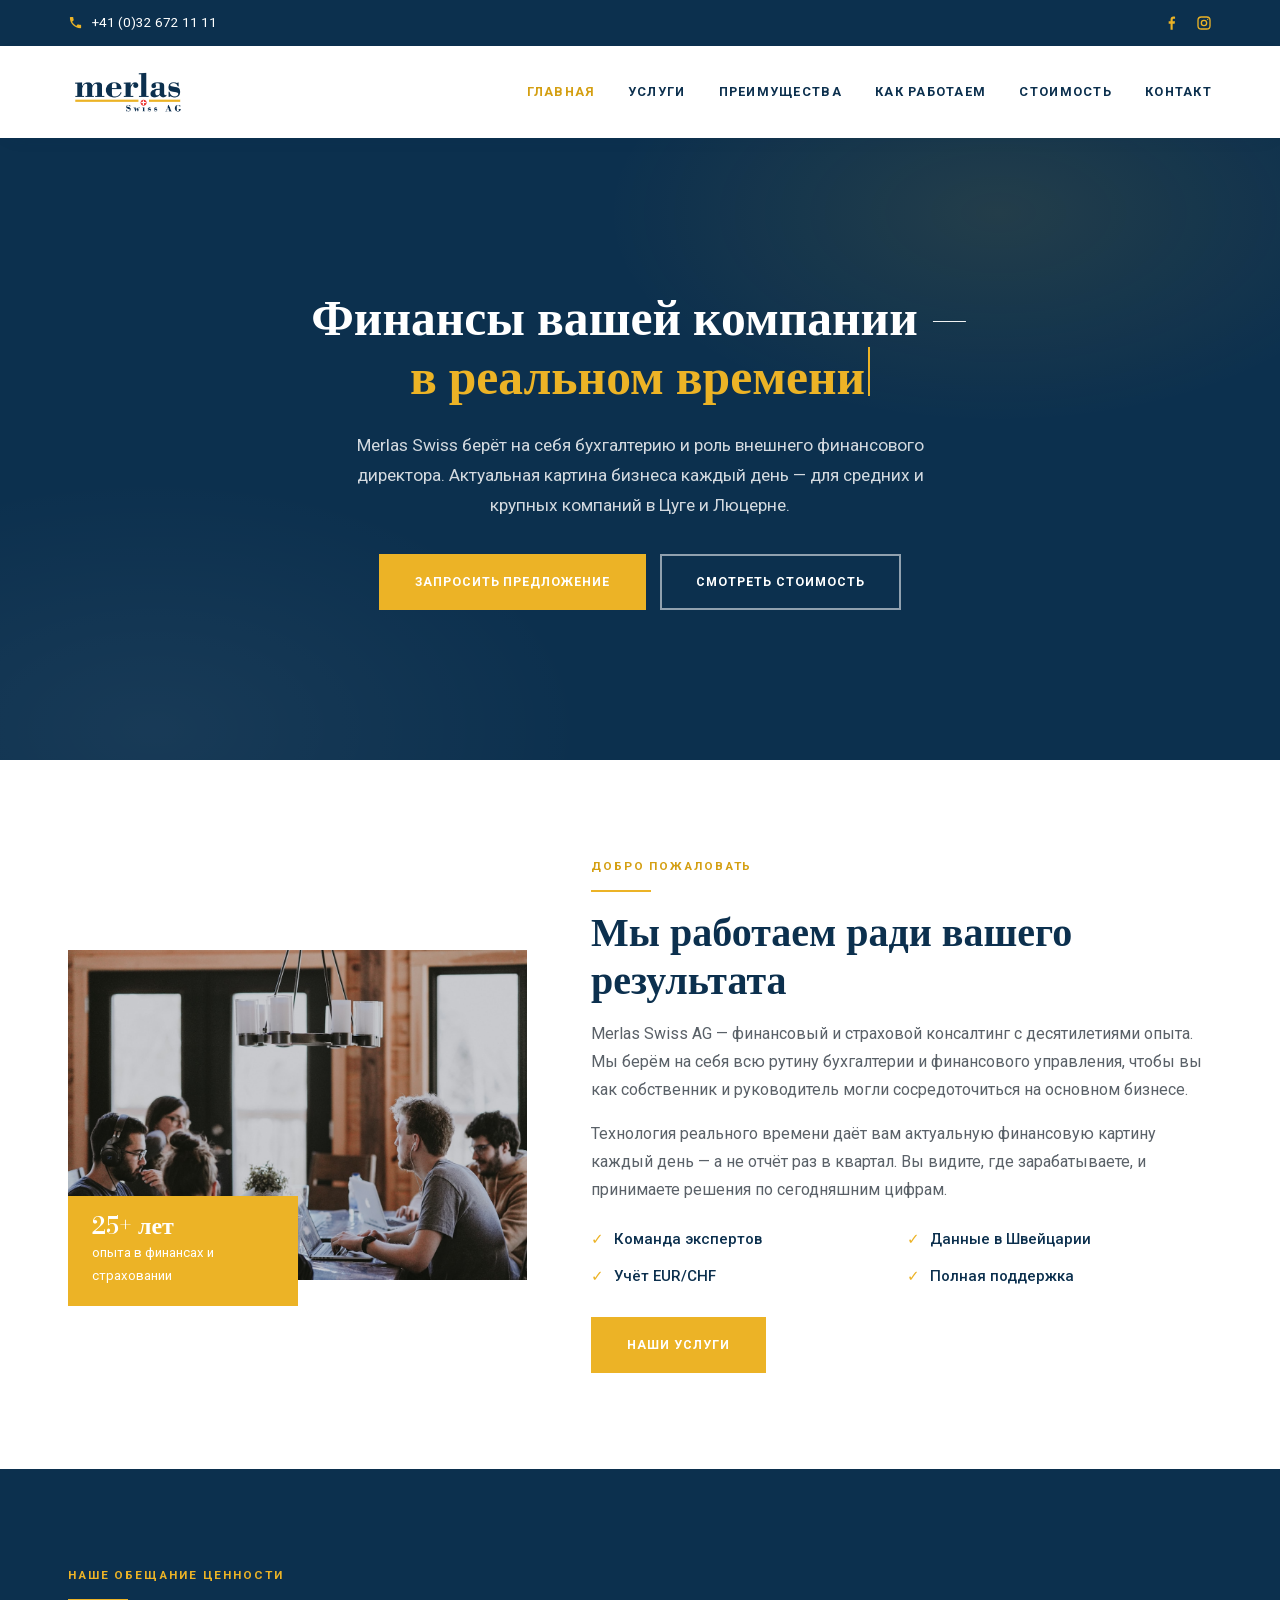
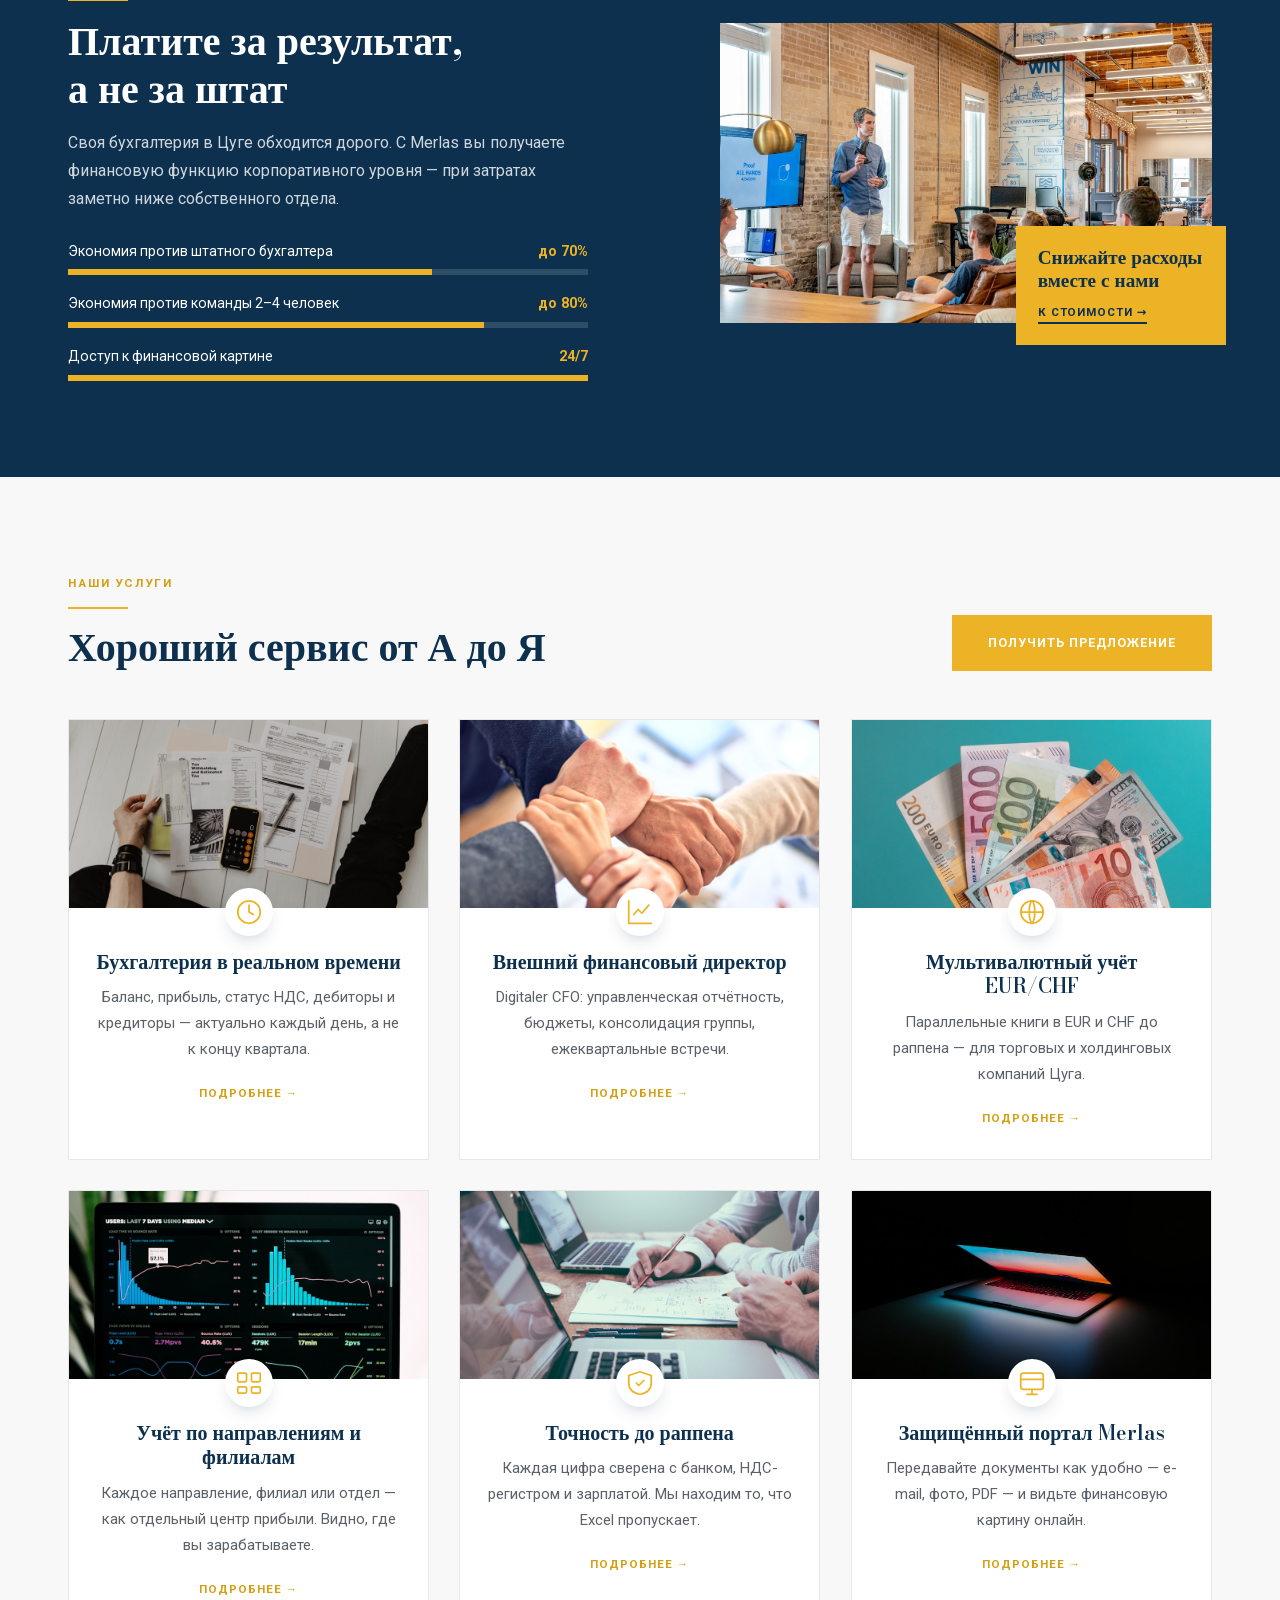
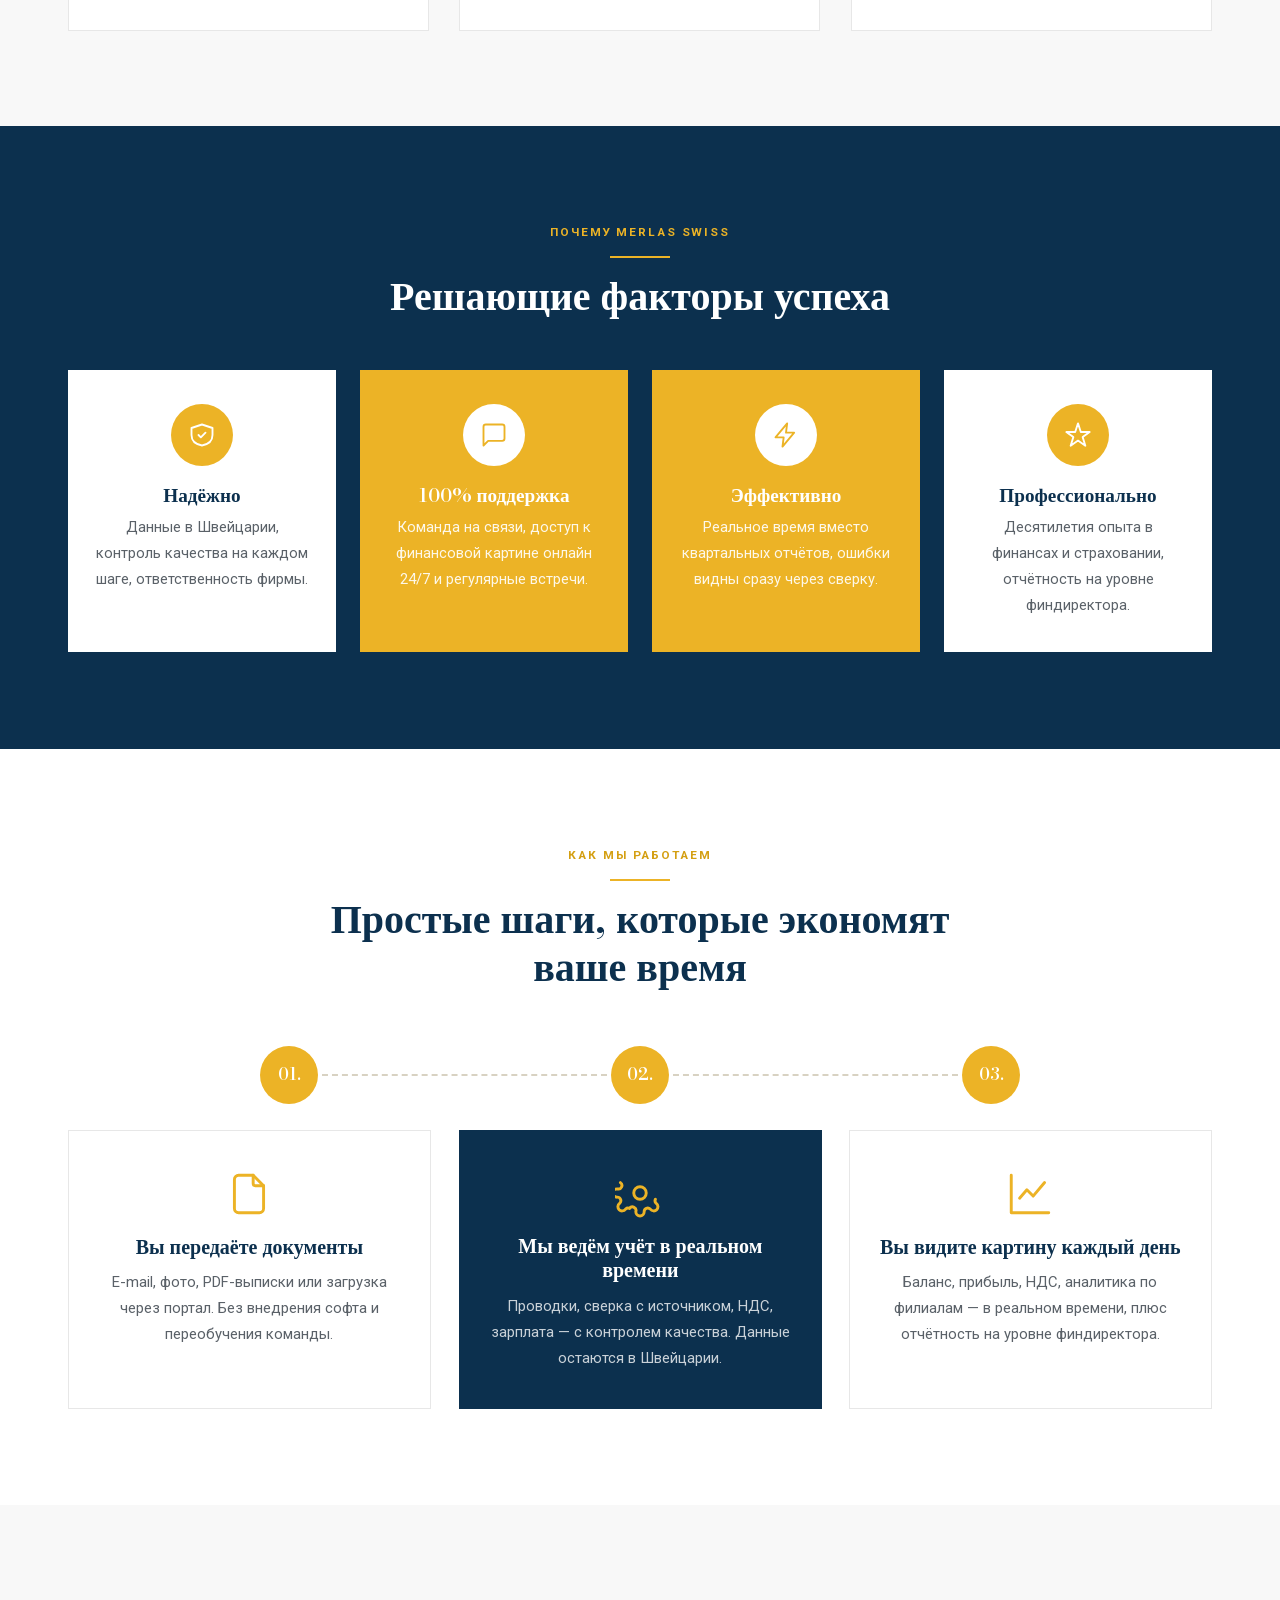
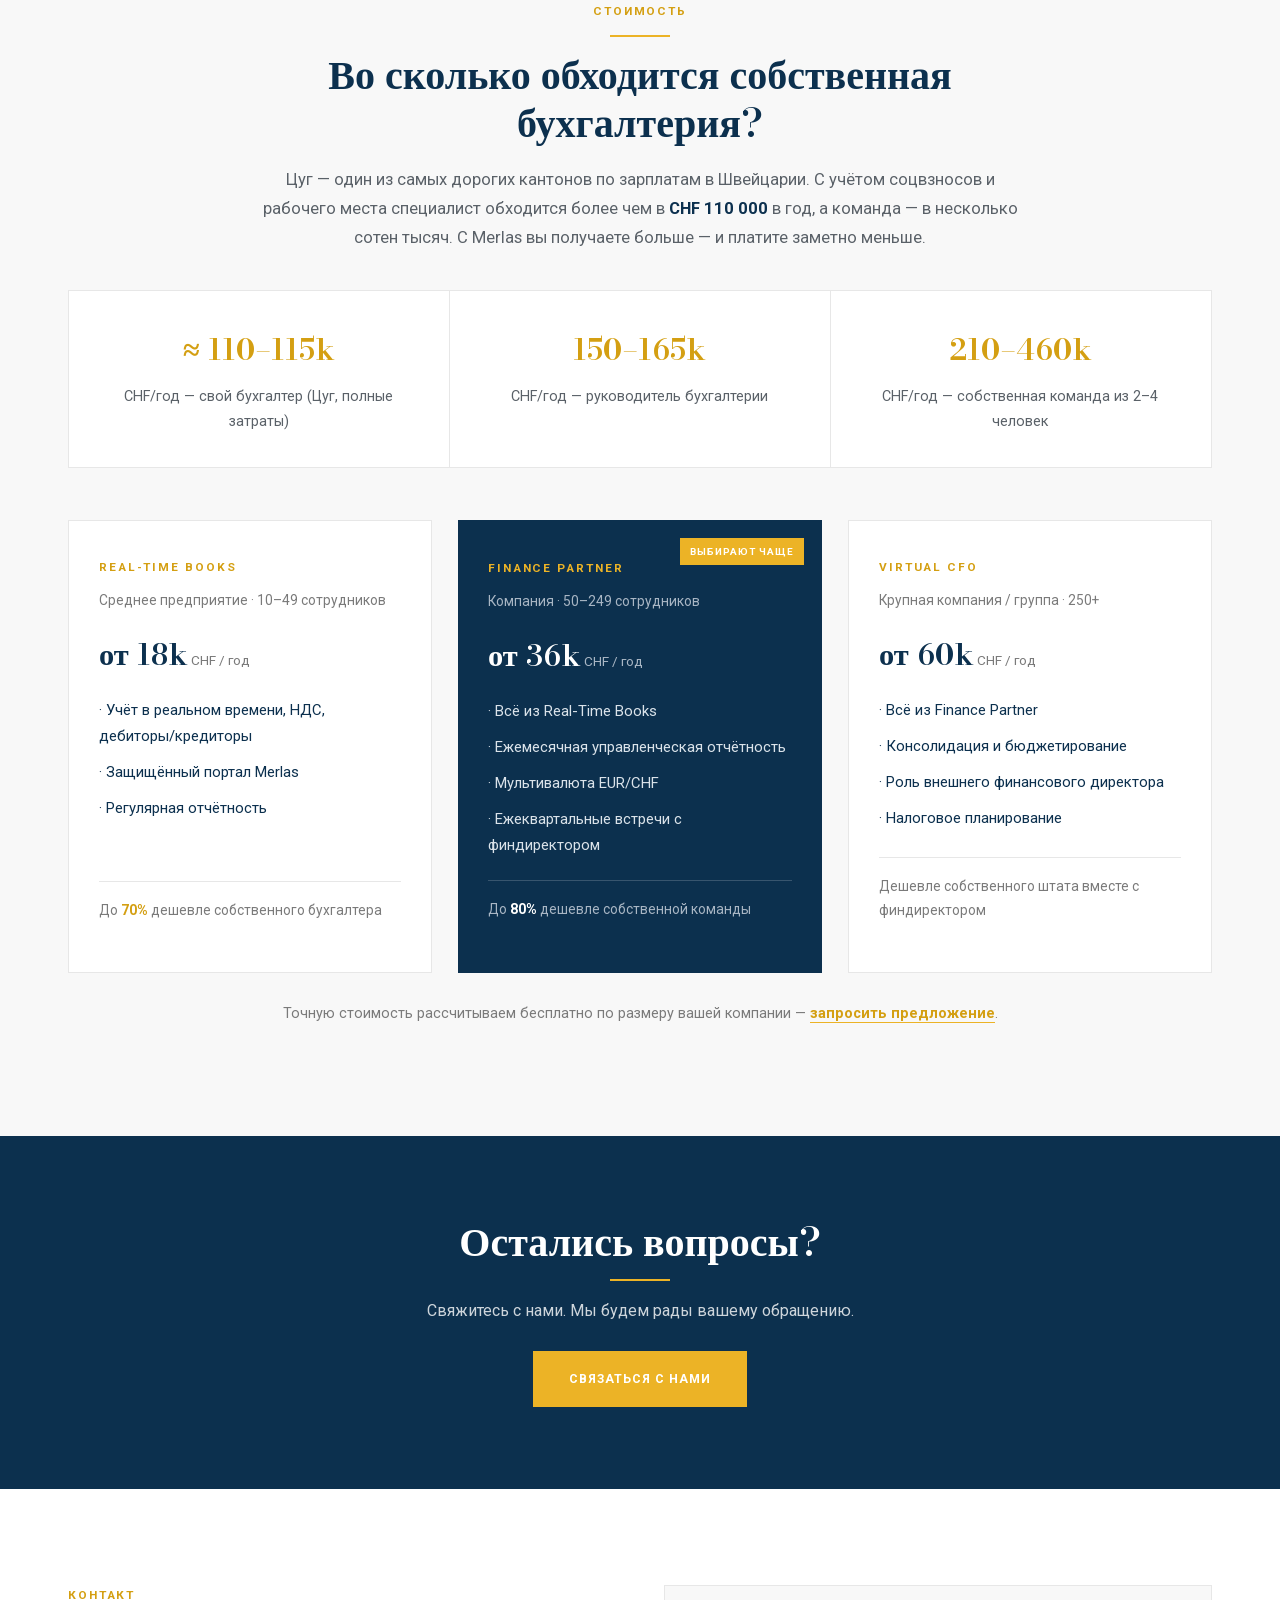
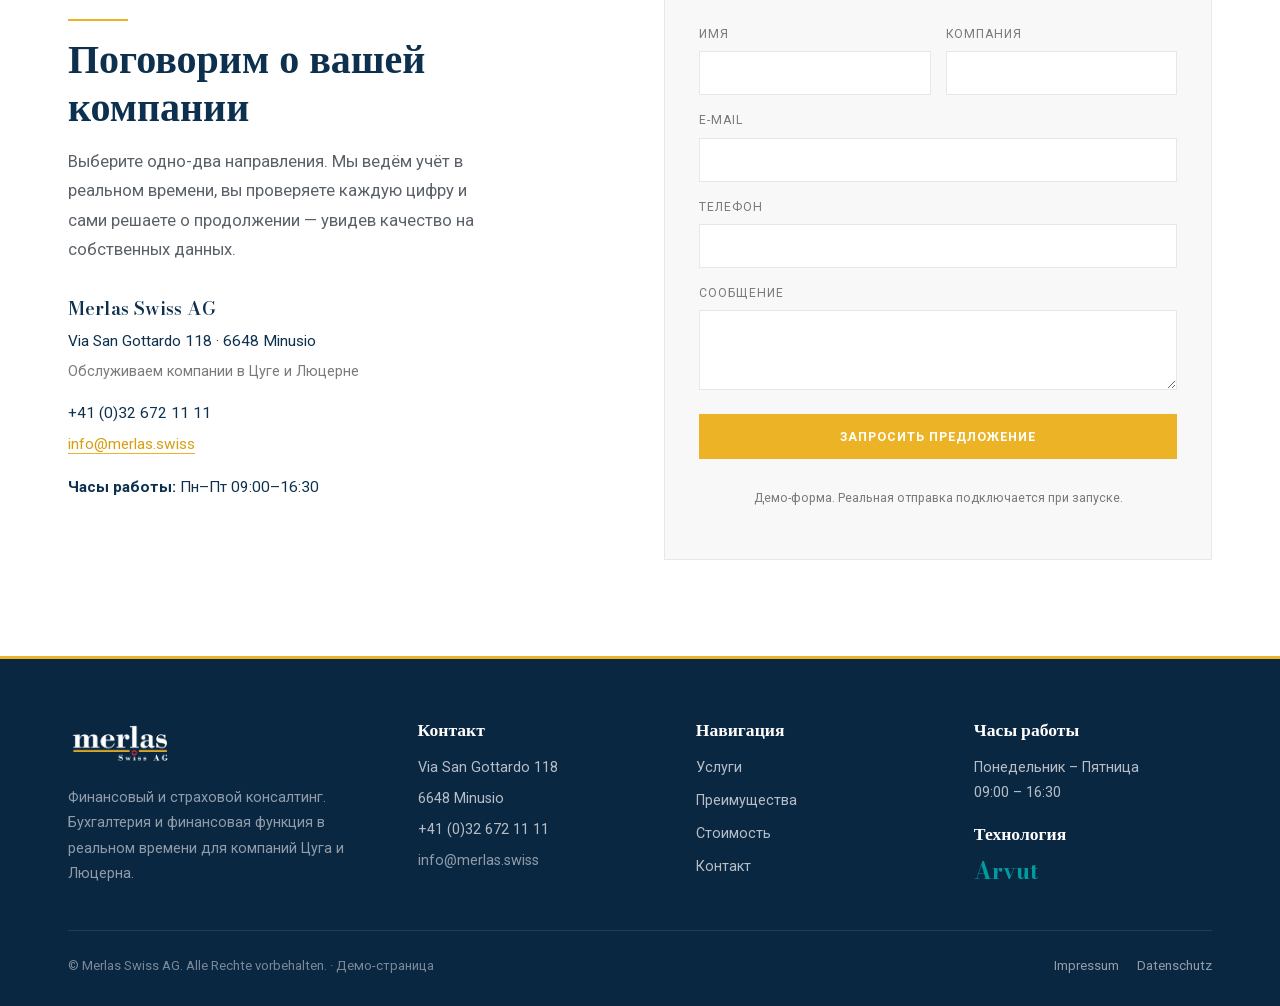
==== commit 419259b7: "Точная копия стиля merlas.swiss: светлая шапка + navy-полоса с телефоном/соцсетями, navy-hero по цен" ====
--- a/index.html
+++ b/index.html
@@ -8,66 +8,72 @@
 <style>
 @import url('assets/fonts/merlas-fonts.css');
 :root{
-  --navy:#0C304E; --navy-d:#081f33; --gold:#ECB326; --gold-d:#c8941a;
-  --ink:#020101; --grey:#7A7A7A; --light:#F8F8F8; --line:#EAEAEA; --body:#5b6168;
-  --green:#009b9f;
+  --navy:#0C304E; --navy-d:#0a2742; --gold:#ECB326; --gold-h:#d49f12;
+  --ink:#0C304E; --grey:#7A7A7A; --light:#F8F8F8; --line:#E7E7E7; --body:#5a6168; --green:#009b9f;
 }
 *{box-sizing:border-box;-webkit-font-smoothing:antialiased;}
 html{scroll-behavior:smooth;}
-body{margin:0;font-family:'Roboto',system-ui,sans-serif;color:var(--body);background:#fff;line-height:1.7;font-size:16px;}
+body{margin:0;font-family:'Roboto',system-ui,sans-serif;color:var(--body);background:#fff;line-height:1.75;font-size:16px;}
 a{text-decoration:none;color:inherit;}
-h1,h2,h3,h4{font-family:'Bodoni Moda','Times New Roman',serif;color:var(--navy);font-weight:600;line-height:1.2;margin:0;}
+h1,h2,h3,h4{font-family:'Bodoni Moda','Times New Roman',serif;color:var(--navy);font-weight:600;line-height:1.22;margin:0;}
 .wrap{max-width:1200px;margin:0 auto;padding:0 28px;}
-.kicker{font-family:'Roboto',sans-serif;text-transform:uppercase;letter-spacing:.18em;font-size:.74rem;font-weight:600;color:var(--gold-d);margin:0;}
-.sep{width:54px;height:3px;background:var(--gold);margin:14px 0 0;border-radius:2px;}
+.kicker{font-family:'Roboto',sans-serif;text-transform:uppercase;letter-spacing:.16em;font-size:.74rem;font-weight:600;color:var(--gold-h);margin:0;}
+.sep{width:60px;height:2px;background:var(--gold);margin:13px 0 0;}
 .sep.center{margin-left:auto;margin-right:auto;}
-.h-sec{font-family:'Bodoni Moda',serif;font-weight:600;color:var(--navy);font-size:clamp(1.9rem,3.6vw,2.7rem);line-height:1.18;}
-.lead{font-size:1.05rem;color:var(--body);}
-.btn{display:inline-block;font-family:'Roboto',sans-serif;text-transform:uppercase;letter-spacing:.1em;font-size:.78rem;font-weight:600;
-  background:var(--gold);color:#fff;padding:16px 34px;border:2px solid var(--gold);transition:.22s;cursor:pointer;}
-.btn:hover{background:#d89f12;border-color:#d89f12;}
+.h-sec{font-family:'Bodoni Moda',serif;font-weight:600;color:var(--navy);font-size:clamp(1.8rem,3.3vw,2.5rem);line-height:1.2;}
+.lead{font-size:1.04rem;color:var(--body);}
+.btn{display:inline-block;font-family:'Roboto',sans-serif;text-transform:uppercase;letter-spacing:.08em;font-size:.78rem;font-weight:600;
+  background:var(--gold);color:#fff;padding:15px 34px;border:2px solid var(--gold);transition:.22s;cursor:pointer;}
+.btn:hover{background:var(--gold-h);border-color:var(--gold-h);}
 .btn-out{background:transparent;color:#fff;border:2px solid rgba(255,255,255,.55);}
-.btn-out:hover{background:#fff;color:var(--navy);border-color:#fff;}
-.btn-navy{background:var(--navy);border-color:var(--navy);color:#fff;}
-.btn-navy:hover{background:var(--navy-d);border-color:var(--navy-d);}
-
-/* ===== ШАПКА (как у Merlas: верхняя navy-полоса + основное меню) ===== */
-.topbar{background:var(--navy-d);color:rgba(255,255,255,.66);font-size:.82rem;}
-.topbar .wrap{height:40px;display:flex;align-items:center;justify-content:space-between;gap:18px;}
-.topbar a{color:rgba(255,255,255,.78);}
-.topbar a:hover{color:var(--gold);}
-header.nav{position:sticky;top:0;z-index:80;background:var(--navy);box-shadow:0 6px 24px -16px rgba(0,0,0,.6);}
-header.nav .wrap{height:84px;display:flex;align-items:center;justify-content:space-between;gap:22px;}
-header.nav img.logo{height:46px;width:auto;display:block;}
-.menu{display:flex;align-items:center;gap:clamp(16px,2.4vw,34px);}
-.menu a{font-family:'Roboto',sans-serif;text-transform:uppercase;letter-spacing:.12em;font-size:.78rem;font-weight:600;color:rgba(255,255,255,.82);transition:color .2s;}
-.menu a:hover,.menu a.active{color:var(--gold);}
-.menu .btn{padding:12px 22px;font-size:.72rem;}
-#burger{display:none;background:none;border:none;color:#fff;cursor:pointer;}
-
-/* ===== HERO (полноширинное фото + navy-оверлей, как у них) ===== */
-.hero{position:relative;min-height:calc(100vh - 124px);display:flex;align-items:center;overflow:hidden;background:var(--navy);}
-.hero img.bg{position:absolute;inset:0;width:100%;height:100%;object-fit:cover;object-position:50% 40%;animation:kenburns 12s ease-out both;}
-.hero .ov{position:absolute;inset:0;background:linear-gradient(100deg,rgba(8,24,43,.92) 0%,rgba(8,24,43,.78) 42%,rgba(8,24,43,.42) 100%);}
-.hero .inner{position:relative;z-index:2;max-width:660px;padding:70px 0;}
-
-/* секции */
-section{position:relative;}
-.pad{padding:clamp(64px,8vw,104px) 0;}
-.card{background:#fff;border:1px solid var(--line);padding:38px 30px;transition:transform .3s,box-shadow .3s,border-color .3s;height:100%;}
-.card:hover{transform:translateY(-8px);box-shadow:0 30px 60px -34px rgba(12,48,78,.4);border-color:var(--gold);}
-.card .ic{width:54px;height:54px;color:var(--gold);margin-bottom:20px;}
-.card .ic svg{width:100%;height:100%;}
-.card h3{font-size:1.3rem;margin-bottom:12px;}
-.card p{font-size:.95rem;color:var(--body);margin:0;}
-
-/* анимации — как на сайте Merlas */
-@keyframes fadeInLeft{from{opacity:0;transform:translateX(-46px)}to{opacity:1;transform:none}}
-@keyframes fadeInRight{from{opacity:0;transform:translateX(46px)}to{opacity:1;transform:none}}
-@keyframes kenburns{from{transform:scale(1.1)}to{transform:scale(1)}}
-.anim-left{animation:fadeInLeft 1s cubic-bezier(.22,.61,.36,1) .15s both;}
-.anim-right{animation:fadeInRight 1s cubic-bezier(.22,.61,.36,1) .15s both;}
+.btn-out:hover{background:#fff;color:var(--navy);}
+.pad{padding:clamp(60px,7.5vw,98px) 0;}
+
+/* ===== ШАПКА: navy-полоса сверху + белая шапка (как у Merlas) ===== */
+.topbar{background:var(--navy);color:#fff;font-size:.84rem;}
+.topbar .wrap{height:46px;display:flex;align-items:center;justify-content:space-between;gap:18px;}
+.topbar .ph{display:flex;align-items:center;gap:9px;}
+.topbar .ph svg{color:var(--gold);}
+.topbar .soc{display:flex;align-items:center;gap:16px;}
+.topbar .soc a{color:var(--gold);display:inline-flex;}
+header.main{position:sticky;top:0;z-index:90;background:#fff;box-shadow:0 4px 18px -12px rgba(12,48,78,.35);}
+header.main .wrap{height:92px;display:flex;align-items:center;justify-content:space-between;gap:24px;}
+header.main img.logo{height:54px;width:auto;display:block;}
+.menu{display:flex;align-items:center;gap:clamp(18px,2.6vw,38px);}
+.menu a{font-family:'Roboto',sans-serif;text-transform:uppercase;letter-spacing:.1em;font-size:.79rem;font-weight:600;color:var(--navy);transition:color .2s;}
+.menu a:hover,.menu a.active{color:var(--gold-h);}
+#burger{display:none;background:none;border:none;color:var(--navy);cursor:pointer;}
+
+/* ===== HERO: сплошной navy, текст по центру, без фото ===== */
+.hero{background:var(--navy);color:#fff;text-align:center;padding:clamp(86px,12vw,150px) 0;position:relative;overflow:hidden;}
+.hero .deco{position:absolute;inset:0;background:
+  radial-gradient(560px 300px at 78% 12%,rgba(236,179,38,.10),transparent 70%),
+  radial-gradient(620px 360px at 12% 95%,rgba(255,255,255,.05),transparent 70%);}
+.hero .inner{position:relative;z-index:2;max-width:820px;margin:0 auto;}
+.hero h1{color:#fff;font-size:clamp(2rem,4.4vw,3.1rem);line-height:1.18;margin:0 0 8px;}
+.hero h1 .g{color:var(--gold);}
+.caret{display:inline-block;width:2px;height:1em;background:var(--gold);margin-left:3px;vertical-align:-2px;animation:blink 1s step-end infinite;}
+@keyframes blink{50%{opacity:0}}
+.hero p.sub{color:rgba(255,255,255,.82);font-size:1.08rem;max-width:600px;margin:24px auto 34px;}
+
+/* карточки */
+.card{background:#fff;border:1px solid var(--line);transition:transform .3s,box-shadow .3s;height:100%;}
+.card:hover{transform:translateY(-7px);box-shadow:0 28px 56px -32px rgba(12,48,78,.42);}
+.svc-img{width:100%;height:188px;object-fit:cover;display:block;}
+.svc-body{padding:30px 26px 28px;text-align:center;}
+.svc-ic{width:48px;height:48px;color:var(--gold);margin:-50px auto 14px;background:#fff;border-radius:50%;padding:9px;box-shadow:0 8px 20px -10px rgba(12,48,78,.4);position:relative;z-index:2;}
+.svc-ic svg{width:100%;height:100%;}
+.svc-body h3{font-size:1.25rem;margin-bottom:10px;}
+.svc-body p{font-size:.93rem;color:var(--body);margin:0 0 16px;}
+.more{font-family:'Roboto',sans-serif;text-transform:uppercase;letter-spacing:.08em;font-size:.72rem;font-weight:600;color:var(--gold-h);}
+
+/* анимации Merlas */
+@keyframes fadeInLeft{from{opacity:0;transform:translateX(-44px)}to{opacity:1;transform:none}}
+@keyframes fadeInRight{from{opacity:0;transform:translateX(44px)}to{opacity:1;transform:none}}
+@keyframes fadeInUp{from{opacity:0;transform:translateY(30px)}to{opacity:1;transform:none}}
+.anim-up{animation:fadeInUp 1s cubic-bezier(.22,.61,.36,1) .1s both;}
 .reveal{opacity:0;transform:translateY(30px);transition:opacity .8s cubic-bezier(.22,.61,.36,1),transform .8s cubic-bezier(.22,.61,.36,1);will-change:opacity,transform;}
+.reveal.l{transform:translateX(-44px);}.reveal.r{transform:translateX(44px);}
 .reveal.in{opacity:1;transform:none;}
 @media(prefers-reduced-motion:reduce){*{animation:none!important;transition:none!important;scroll-behavior:auto;}.reveal{opacity:1;transform:none;}}
 
@@ -75,14 +81,12 @@
 #toTop.show{opacity:1;visibility:visible;transform:none;}#toTop:hover{background:var(--navy);}
 
 @media(max-width:900px){
-  .menu{position:fixed;inset:124px 0 auto 0;background:var(--navy-d);flex-direction:column;gap:0;padding:8px 0;transform:translateY(-130%);transition:transform .3s;}
+  .menu{position:fixed;inset:138px 0 auto 0;background:#fff;flex-direction:column;gap:0;padding:6px 0;transform:translateY(-140%);transition:transform .3s;box-shadow:0 16px 30px -16px rgba(12,48,78,.4);}
   .menu.open{transform:none;}
-  .menu a{padding:14px 28px;width:100%;border-bottom:1px solid rgba(255,255,255,.07);}
-  .menu .btn{margin:12px 28px;text-align:center;}
+  .menu a{padding:14px 28px;width:100%;border-bottom:1px solid var(--line);}
   #burger{display:block;}
   .two-col{grid-template-columns:1fr!important;}
-  .topbar .wrap{justify-content:center;}
-  .hide-mob{display:none!important;}
+  .topbar .wrap{justify-content:center;}.topbar .soc{display:none;}
 }
 </style>
 </head>
@@ -91,13 +95,16 @@
 <!-- ===== ШАПКА ===== -->
 <div class="topbar">
   <div class="wrap">
-    <span class="hide-mob">Финансовый и страховой консалтинг · Цуг &amp; Люцерн</span>
-    <span><a href="mailto:info@merlas.swiss">info@merlas.swiss</a></span>
+    <span class="ph"><svg width="15" height="15" viewBox="0 0 24 24" fill="currentColor"><path d="M6.6 10.8c1.4 2.8 3.8 5.1 6.6 6.6l2.2-2.2c.3-.3.7-.4 1-.2 1.1.4 2.3.6 3.6.6.6 0 1 .4 1 1V20c0 .6-.4 1-1 1C10.6 21 3 13.4 3 4c0-.6.4-1 1-1h3.5c.6 0 1 .4 1 1 0 1.2.2 2.4.6 3.6.1.4 0 .8-.3 1l-2.2 2.2z"/></svg> +41 (0)32 672 11 11</span>
+    <span class="soc">
+      <a href="#" aria-label="Facebook"><svg width="16" height="16" viewBox="0 0 24 24" fill="currentColor"><path d="M13 22v-9h3l.5-3.5H13V7.3c0-1 .3-1.7 1.8-1.7H16.6V2.5C16.2 2.4 15.1 2.3 14 2.3c-2.5 0-4.2 1.5-4.2 4.3v2.9H7v3.5h2.8V22H13z"/></svg></a>
+      <a href="#" aria-label="Instagram"><svg width="16" height="16" viewBox="0 0 24 24" fill="none" stroke="currentColor" stroke-width="2"><rect x="3" y="3" width="18" height="18" rx="5"/><circle cx="12" cy="12" r="4"/><circle cx="17.5" cy="6.5" r="1" fill="currentColor" stroke="none"/></svg></a>
+    </span>
   </div>
 </div>
-<header class="nav" id="top">
-  <div class="wrap">
-    <a href="#top" aria-label="Merlas Swiss AG"><img class="logo" src="assets/img/logo-merlas.png?v=2" alt="Merlas Swiss AG"></a>
+<header class="main" id="top">
+  <div class="wrap">
+    <a href="#top" aria-label="Merlas Swiss AG"><img class="logo" src="assets/img/logo-merlas-dark.png?v=3" alt="Merlas Swiss AG"></a>
     <button id="burger" aria-label="Меню"><svg width="28" height="28" viewBox="0 0 24 24" fill="none" stroke="currentColor" stroke-width="2"><path d="M3 6h18M3 12h18M3 18h18"/></svg></button>
     <nav class="menu" id="menu">
       <a href="#top" class="active">Главная</a>
@@ -105,22 +112,19 @@
       <a href="#faktory">Преимущества</a>
       <a href="#workflow">Как работаем</a>
       <a href="#stoimost">Стоимость</a>
-      <a href="#contact" class="btn">Связаться</a>
+      <a href="#contact">Контакт</a>
     </nav>
   </div>
 </header>
 
-<!-- ===== HERO ===== -->
+<!-- ===== HERO (сплошной navy, по центру) ===== -->
 <section class="hero">
-  <img class="bg" src="assets/img/hero.jpg?v=2" alt="Деловая встреча — Merlas Swiss">
-  <div class="ov"></div>
-  <div class="wrap">
-    <div class="inner anim-left">
-      <p class="kicker" style="color:var(--gold);">Для средних и крупных компаний в Цуге и Люцерне</p>
-      <div class="sep"></div>
-      <h1 style="color:#fff;font-size:clamp(2.1rem,4.6vw,3.5rem);margin:22px 0 20px;line-height:1.14;">Финансы вашей компании —<br>в реальном времени</h1>
-      <p class="lead" style="color:rgba(255,255,255,.86);max-width:560px;margin-bottom:34px;">Merlas Swiss берёт на себя бухгалтерию и роль внешнего финансового директора. Актуальная картина бизнеса каждый день — при затратах ниже, чем у собственного отдела.</p>
-      <div style="display:flex;flex-wrap:wrap;gap:14px;">
+  <div class="deco"></div>
+  <div class="wrap">
+    <div class="inner anim-up">
+      <h1>Финансы вашей компании —<br><span class="g" id="typed">в реальном времени</span><span class="caret"></span></h1>
+      <p class="sub">Merlas Swiss берёт на себя бухгалтерию и роль внешнего финансового директора. Актуальная картина бизнеса каждый день — для средних и крупных компаний в Цуге и Люцерне.</p>
+      <div style="display:flex;gap:14px;justify-content:center;flex-wrap:wrap;">
         <a href="#contact" class="btn">Запросить предложение</a>
         <a href="#stoimost" class="btn btn-out">Смотреть стоимость</a>
       </div>
@@ -128,152 +132,167 @@
   </div>
 </section>
 
-<!-- ===== ИНТРО (фото + текст, как «Wir engagieren uns für Sie») ===== -->
+<!-- ===== ИНТРО (фото слева поменьше, текст справа выше) ===== -->
 <section class="pad" style="background:#fff;">
-  <div class="wrap two-col" style="display:grid;grid-template-columns:1fr 1fr;gap:clamp(36px,5vw,72px);align-items:center;">
-    <div class="reveal" style="position:relative;">
-      <img src="assets/img/team.jpg?v=2" alt="Команда Merlas Swiss" style="width:100%;height:100%;max-height:460px;object-fit:cover;display:block;">
-      <span style="position:absolute;left:-1px;bottom:-1px;background:var(--gold);color:#fff;font-family:'Bodoni Moda',serif;font-size:1.05rem;padding:18px 26px;max-width:230px;line-height:1.25;">Десятилетия опыта в финансах</span>
-    </div>
-    <div class="reveal">
+  <div class="wrap two-col" style="display:grid;grid-template-columns:.85fr 1.15fr;gap:clamp(34px,5vw,68px);align-items:center;">
+    <div class="reveal l" style="position:relative;align-self:center;">
+      <img src="assets/img/team.jpg?v=3" alt="Команда Merlas Swiss" style="width:100%;height:330px;object-fit:cover;display:block;">
+      <div style="position:absolute;left:0;bottom:-26px;background:var(--gold);color:#fff;padding:18px 24px;max-width:230px;">
+        <div style="font-family:'Bodoni Moda',serif;font-size:1.5rem;font-weight:600;line-height:1;">25+ лет</div>
+        <div style="font-size:.82rem;margin-top:4px;">опыта в финансах и страховании</div>
+      </div>
+    </div>
+    <div class="reveal r">
       <p class="kicker">Добро пожаловать</p>
       <div class="sep"></div>
-      <h2 class="h-sec" style="margin:18px 0 18px;">Мы работаем ради вашего результата</h2>
-      <p style="margin-bottom:16px;">Merlas Swiss AG — финансовый и страховой консалтинг с десятилетиями опыта. Мы берём на себя всю рутину бухгалтерии и финансового управления, чтобы вы как собственник и руководитель могли сосредоточиться на основном бизнесе.</p>
-      <p style="margin-bottom:24px;">Технология реального времени даёт вам актуальную финансовую картину каждый день — а не отчёт раз в квартал. Вы видите, где зарабатываете, и принимаете решения по сегодняшним цифрам.</p>
-      <ul style="list-style:none;padding:0;margin:0 0 30px;display:grid;grid-template-columns:1fr 1fr;gap:12px;">
-        <li style="display:flex;gap:10px;align-items:center;font-size:.95rem;color:var(--navy);font-weight:500;"><span style="color:var(--gold);font-weight:700;">✓</span>Команда экспертов</li>
-        <li style="display:flex;gap:10px;align-items:center;font-size:.95rem;color:var(--navy);font-weight:500;"><span style="color:var(--gold);font-weight:700;">✓</span>Данные в Швейцарии</li>
-        <li style="display:flex;gap:10px;align-items:center;font-size:.95rem;color:var(--navy);font-weight:500;"><span style="color:var(--gold);font-weight:700;">✓</span>Учёт EUR/CHF</li>
-        <li style="display:flex;gap:10px;align-items:center;font-size:.95rem;color:var(--navy);font-weight:500;"><span style="color:var(--gold);font-weight:700;">✓</span>Полная поддержка</li>
+      <h2 class="h-sec" style="margin:16px 0 16px;">Мы работаем ради вашего результата</h2>
+      <p style="margin-bottom:15px;">Merlas Swiss AG — финансовый и страховой консалтинг с десятилетиями опыта. Мы берём на себя всю рутину бухгалтерии и финансового управления, чтобы вы как собственник и руководитель могли сосредоточиться на основном бизнесе.</p>
+      <p style="margin-bottom:22px;">Технология реального времени даёт вам актуальную финансовую картину каждый день — а не отчёт раз в квартал. Вы видите, где зарабатываете, и принимаете решения по сегодняшним цифрам.</p>
+      <ul style="list-style:none;padding:0;margin:0 0 28px;display:grid;grid-template-columns:1fr 1fr;gap:11px;">
+        <li style="display:flex;gap:10px;align-items:center;font-size:.94rem;color:var(--navy);font-weight:500;"><span style="color:var(--gold);font-weight:700;">✓</span>Команда экспертов</li>
+        <li style="display:flex;gap:10px;align-items:center;font-size:.94rem;color:var(--navy);font-weight:500;"><span style="color:var(--gold);font-weight:700;">✓</span>Данные в Швейцарии</li>
+        <li style="display:flex;gap:10px;align-items:center;font-size:.94rem;color:var(--navy);font-weight:500;"><span style="color:var(--gold);font-weight:700;">✓</span>Учёт EUR/CHF</li>
+        <li style="display:flex;gap:10px;align-items:center;font-size:.94rem;color:var(--navy);font-weight:500;"><span style="color:var(--gold);font-weight:700;">✓</span>Полная поддержка</li>
       </ul>
       <a href="#uslugi" class="btn">Наши услуги</a>
     </div>
   </div>
 </section>
 
-<!-- ===== NAVY-СЕКЦИЯ (как «Wir kreiren perfekte Lösungen» + золотой блок) ===== -->
+<!-- ===== NAVY-СЕКЦИЯ (текст+бары слева, фото справа поменьше) ===== -->
 <section class="pad" style="background:var(--navy);overflow:hidden;">
-  <div class="wrap two-col" style="display:grid;grid-template-columns:1.05fr .95fr;gap:clamp(34px,4vw,64px);align-items:center;">
-    <div class="reveal">
+  <div class="wrap two-col" style="display:grid;grid-template-columns:1.1fr .9fr;gap:clamp(34px,4vw,60px);align-items:center;">
+    <div class="reveal l">
       <p class="kicker" style="color:var(--gold);">Наше обещание ценности</p>
       <div class="sep"></div>
-      <h2 class="h-sec" style="color:#fff;margin:18px 0 18px;">Платите за результат,<br>а не за штат</h2>
-      <p style="color:rgba(255,255,255,.8);margin-bottom:28px;max-width:520px;">Своя бухгалтерия в Цуге обходится дорого. С Merlas вы получаете финансовую функцию корпоративного уровня — при затратах заметно ниже собственного отдела.</p>
-      <div style="display:flex;flex-direction:column;gap:18px;max-width:520px;">
+      <h2 class="h-sec" style="color:#fff;margin:16px 0 16px;">Платите за результат,<br>а не за штат</h2>
+      <p style="color:rgba(255,255,255,.8);margin-bottom:26px;max-width:520px;">Своя бухгалтерия в Цуге обходится дорого. С Merlas вы получаете финансовую функцию корпоративного уровня — при затратах заметно ниже собственного отдела.</p>
+      <div style="display:flex;flex-direction:column;gap:16px;max-width:520px;">
         <div>
-          <div style="display:flex;justify-content:space-between;font-size:.9rem;color:#fff;margin-bottom:7px;"><span>Экономия против штатного бухгалтера</span><b style="color:var(--gold);">до 70%</b></div>
-          <div style="height:8px;background:rgba(255,255,255,.14);border-radius:5px;overflow:hidden;"><i class="bar" style="display:block;height:100%;width:70%;background:var(--gold);border-radius:5px;"></i></div>
+          <div style="display:flex;justify-content:space-between;font-size:.88rem;color:#fff;margin-bottom:6px;"><span>Экономия против штатного бухгалтера</span><b style="color:var(--gold);">до 70%</b></div>
+          <div style="height:6px;background:rgba(255,255,255,.14);overflow:hidden;"><i style="display:block;height:100%;width:70%;background:var(--gold);"></i></div>
         </div>
         <div>
-          <div style="display:flex;justify-content:space-between;font-size:.9rem;color:#fff;margin-bottom:7px;"><span>Экономия против команды 2–4 человек</span><b style="color:var(--gold);">до 80%</b></div>
-          <div style="height:8px;background:rgba(255,255,255,.14);border-radius:5px;overflow:hidden;"><i class="bar" style="display:block;height:100%;width:80%;background:var(--gold);border-radius:5px;"></i></div>
+          <div style="display:flex;justify-content:space-between;font-size:.88rem;color:#fff;margin-bottom:6px;"><span>Экономия против команды 2–4 человек</span><b style="color:var(--gold);">до 80%</b></div>
+          <div style="height:6px;background:rgba(255,255,255,.14);overflow:hidden;"><i style="display:block;height:100%;width:80%;background:var(--gold);"></i></div>
         </div>
         <div>
-          <div style="display:flex;justify-content:space-between;font-size:.9rem;color:#fff;margin-bottom:7px;"><span>Доступ к финансовой картине</span><b style="color:var(--gold);">24/7</b></div>
-          <div style="height:8px;background:rgba(255,255,255,.14);border-radius:5px;overflow:hidden;"><i class="bar" style="display:block;height:100%;width:100%;background:var(--gold);border-radius:5px;"></i></div>
+          <div style="display:flex;justify-content:space-between;font-size:.88rem;color:#fff;margin-bottom:6px;"><span>Доступ к финансовой картине</span><b style="color:var(--gold);">24/7</b></div>
+          <div style="height:6px;background:rgba(255,255,255,.14);overflow:hidden;"><i style="display:block;height:100%;width:100%;background:var(--gold);"></i></div>
         </div>
       </div>
     </div>
-    <div class="reveal" style="position:relative;">
-      <img src="assets/img/advisor.jpg?v=2" alt="Финансовая консультация" style="width:100%;height:100%;max-height:430px;object-fit:cover;display:block;">
-      <div style="position:absolute;right:18px;bottom:18px;background:var(--gold);color:var(--navy);padding:24px 26px;max-width:240px;">
-        <div style="font-family:'Bodoni Moda',serif;font-size:1.35rem;font-weight:600;line-height:1.2;">Снижайте расходы вместе с нами</div>
-        <a href="#stoimost" style="display:inline-block;margin-top:12px;font-size:.74rem;font-weight:700;text-transform:uppercase;letter-spacing:.1em;color:var(--navy);border-bottom:2px solid var(--navy);">К стоимости →</a>
-      </div>
-    </div>
-  </div>
-</section>
-
-<!-- ===== УСЛУГИ (как «Guter Service von A bis Z») ===== -->
+    <div class="reveal r" style="position:relative;align-self:center;">
+      <img src="assets/img/advisor.jpg?v=3" alt="Финансовая консультация" style="width:100%;height:300px;object-fit:cover;display:block;">
+      <div style="position:absolute;right:-14px;bottom:-22px;background:var(--gold);color:var(--navy);padding:20px 22px;max-width:210px;">
+        <div style="font-family:'Bodoni Moda',serif;font-size:1.2rem;font-weight:600;line-height:1.2;">Снижайте расходы вместе с нами</div>
+        <a href="#stoimost" style="display:inline-block;margin-top:10px;font-size:.72rem;font-weight:700;text-transform:uppercase;letter-spacing:.08em;color:var(--navy);border-bottom:2px solid var(--navy);">К стоимости →</a>
+      </div>
+    </div>
+  </div>
+</section>
+
+<!-- ===== УСЛУГИ (карточки с фото, как «Guter Service von A bis Z») ===== -->
 <section id="uslugi" class="pad" style="background:var(--light);">
   <div class="wrap">
-    <div class="reveal" style="text-align:center;max-width:680px;margin:0 auto 56px;">
-      <p class="kicker">Наши услуги</p>
+    <div style="display:flex;justify-content:space-between;align-items:flex-end;flex-wrap:wrap;gap:20px;margin-bottom:48px;">
+      <div class="reveal l">
+        <p class="kicker">Наши услуги</p>
+        <div class="sep"></div>
+        <h2 class="h-sec" style="margin-top:14px;">Хороший сервис от А до Я</h2>
+      </div>
+      <a href="#contact" class="btn reveal r">Получить предложение</a>
+    </div>
+    <div style="display:grid;grid-template-columns:repeat(auto-fit,minmax(300px,1fr));gap:30px;">
+      <div class="card reveal"><img class="svc-img" src="assets/img/s-buch.jpg?v=3" alt=""><div class="svc-body"><div class="svc-ic"><svg viewBox="0 0 24 24" fill="none" stroke="currentColor" stroke-width="1.4" stroke-linecap="round" stroke-linejoin="round"><circle cx="12" cy="12" r="9"/><path d="M12 6.5v5.5l3.5 2"/></svg></div><h3>Бухгалтерия в реальном времени</h3><p>Баланс, прибыль, статус НДС, дебиторы и кредиторы — актуально каждый день, а не к концу квартала.</p><a href="#contact" class="more">Подробнее →</a></div></div>
+      <div class="card reveal"><img class="svc-img" src="assets/img/s-cfo.jpg?v=3" alt=""><div class="svc-body"><div class="svc-ic"><svg viewBox="0 0 24 24" fill="none" stroke="currentColor" stroke-width="1.4" stroke-linecap="round" stroke-linejoin="round"><path d="M3 3v18h18"/><path d="M7 14l3.5-4 3 3 5.5-6.5"/></svg></div><h3>Внешний финансовый директор</h3><p>Digitaler CFO: управленческая отчётность, бюджеты, консолидация группы, ежеквартальные встречи.</p><a href="#contact" class="more">Подробнее →</a></div></div>
+      <div class="card reveal"><img class="svc-img" src="assets/img/s-eurchf.jpg?v=3" alt=""><div class="svc-body"><div class="svc-ic"><svg viewBox="0 0 24 24" fill="none" stroke="currentColor" stroke-width="1.4" stroke-linecap="round" stroke-linejoin="round"><circle cx="12" cy="12" r="9"/><path d="M3 12h18M12 3c3 3 3 15 0 18M12 3c-3 3-3 15 0 18"/></svg></div><h3>Мультивалютный учёт EUR/CHF</h3><p>Параллельные книги в EUR и CHF до раппена — для торговых и холдинговых компаний Цуга.</p><a href="#contact" class="more">Подробнее →</a></div></div>
+      <div class="card reveal"><img class="svc-img" src="assets/img/s-filial.jpg?v=3" alt=""><div class="svc-body"><div class="svc-ic"><svg viewBox="0 0 24 24" fill="none" stroke="currentColor" stroke-width="1.4" stroke-linecap="round" stroke-linejoin="round"><rect x="3" y="4" width="7" height="7" rx="1"/><rect x="14" y="4" width="7" height="7" rx="1"/><rect x="3" y="15" width="7" height="5" rx="1"/><rect x="14" y="15" width="7" height="5" rx="1"/></svg></div><h3>Учёт по направлениям и филиалам</h3><p>Каждое направление, филиал или отдел — как отдельный центр прибыли. Видно, где вы зарабатываете.</p><a href="#contact" class="more">Подробнее →</a></div></div>
+      <div class="card reveal"><img class="svc-img" src="assets/img/s-praez.jpg?v=3" alt=""><div class="svc-body"><div class="svc-ic"><svg viewBox="0 0 24 24" fill="none" stroke="currentColor" stroke-width="1.4" stroke-linecap="round" stroke-linejoin="round"><path d="M9 12l2 2 4-4"/><path d="M21 12c0 5-3.5 8-9 9-5.5-1-9-4-9-9V6l9-3 9 3z"/></svg></div><h3>Точность до раппена</h3><p>Каждая цифра сверена с банком, НДС-регистром и зарплатой. Мы находим то, что Excel пропускает.</p><a href="#contact" class="more">Подробнее →</a></div></div>
+      <div class="card reveal"><img class="svc-img" src="assets/img/s-portal.jpg?v=3" alt=""><div class="svc-body"><div class="svc-ic"><svg viewBox="0 0 24 24" fill="none" stroke="currentColor" stroke-width="1.4" stroke-linecap="round" stroke-linejoin="round"><rect x="3" y="4" width="18" height="13" rx="2"/><path d="M3 9h18M8 21h8M12 17v4"/></svg></div><h3>Защищённый портал Merlas</h3><p>Передавайте документы как удобно — e-mail, фото, PDF — и видьте финансовую картину онлайн.</p><a href="#contact" class="more">Подробнее →</a></div></div>
+    </div>
+  </div>
+</section>
+
+<!-- ===== ФАКТОРЫ (navy, бело-золотые карточки) ===== -->
+<section id="faktory" class="pad" style="background:var(--navy);overflow:hidden;">
+  <div class="wrap">
+    <div class="reveal" style="text-align:center;max-width:680px;margin:0 auto 50px;">
+      <p class="kicker" style="color:var(--gold);">Почему Merlas Swiss</p>
       <div class="sep center"></div>
-      <h2 class="h-sec" style="margin-top:16px;">Хороший сервис от А до Я</h2>
-    </div>
-    <div style="display:grid;grid-template-columns:repeat(auto-fit,minmax(290px,1fr));gap:26px;">
-      <div class="card reveal"><div class="ic"><svg viewBox="0 0 24 24" fill="none" stroke="currentColor" stroke-width="1.3" stroke-linecap="round" stroke-linejoin="round"><circle cx="12" cy="12" r="9"/><path d="M12 6.5v5.5l3.5 2"/></svg></div><h3>Бухгалтерия в реальном времени</h3><p>Баланс, отчёт о прибыли, статус НДС, дебиторы и кредиторы — актуально каждый день, а не к концу квартала.</p></div>
-      <div class="card reveal"><div class="ic"><svg viewBox="0 0 24 24" fill="none" stroke="currentColor" stroke-width="1.3" stroke-linecap="round" stroke-linejoin="round"><path d="M3 3v18h18"/><path d="M7 14l3.5-4 3 3 5.5-6.5"/></svg></div><h3>Внешний финансовый директор</h3><p>Digitaler CFO: управленческая отчётность, бюджеты, консолидация группы, ежеквартальные встречи. Решения вместо таблиц.</p></div>
-      <div class="card reveal"><div class="ic"><svg viewBox="0 0 24 24" fill="none" stroke="currentColor" stroke-width="1.3" stroke-linecap="round" stroke-linejoin="round"><circle cx="12" cy="12" r="9"/><path d="M3 12h18M12 3c3 3 3 15 0 18M12 3c-3 3-3 15 0 18"/></svg></div><h3>Мультивалютный учёт EUR/CHF</h3><p>Параллельные книги в EUR и CHF до раппена — для торговых и холдинговых компаний Цуга, работающих с Европой.</p></div>
-      <div class="card reveal"><div class="ic"><svg viewBox="0 0 24 24" fill="none" stroke="currentColor" stroke-width="1.3" stroke-linecap="round" stroke-linejoin="round"><rect x="3" y="4" width="7" height="7" rx="1"/><rect x="14" y="4" width="7" height="7" rx="1"/><rect x="3" y="15" width="7" height="5" rx="1"/><rect x="14" y="15" width="7" height="5" rx="1"/></svg></div><h3>Учёт по направлениям и филиалам</h3><p>Каждое направление, филиал или отдел — как отдельный центр прибыли. Видно, где вы зарабатываете, а где теряете.</p></div>
-      <div class="card reveal"><div class="ic"><svg viewBox="0 0 24 24" fill="none" stroke="currentColor" stroke-width="1.3" stroke-linecap="round" stroke-linejoin="round"><path d="M9 12l2 2 4-4"/><path d="M21 12c0 5-3.5 8-9 9-5.5-1-9-4-9-9V6l9-3 9 3z"/></svg></div><h3>Точность до раппена</h3><p>Каждая цифра сверена с банком, НДС-регистром и зарплатой. Мы находим то, что Excel пропускает.</p></div>
-      <div class="card reveal"><div class="ic"><svg viewBox="0 0 24 24" fill="none" stroke="currentColor" stroke-width="1.3" stroke-linecap="round" stroke-linejoin="round"><rect x="3" y="4" width="18" height="13" rx="2"/><path d="M3 9h18M8 21h8M12 17v4"/></svg></div><h3>Защищённый портал Merlas</h3><p>Передавайте документы как удобно — e-mail, фото, PDF — и видьте финансовую картину онлайн в любой момент.</p></div>
-    </div>
-  </div>
-</section>
-
-<!-- ===== ФАКТОРЫ (как «Die entscheidenden Erfolgsfaktoren») ===== -->
-<section id="faktory" class="pad" style="background:#fff;">
-  <div class="wrap">
-    <div class="reveal" style="text-align:center;max-width:680px;margin:0 auto 56px;">
-      <p class="kicker">Почему Merlas Swiss</p>
-      <div class="sep center"></div>
-      <h2 class="h-sec" style="margin-top:16px;">Решающие факторы успеха</h2>
-    </div>
-    <div style="display:grid;grid-template-columns:repeat(auto-fit,minmax(230px,1fr));gap:32px;">
-      <div class="reveal" style="text-align:center;">
-        <div style="width:78px;height:78px;border:2px solid var(--gold);border-radius:50%;display:flex;align-items:center;justify-content:center;margin:0 auto 22px;color:var(--gold);"><svg width="34" height="34" viewBox="0 0 24 24" fill="none" stroke="currentColor" stroke-width="1.4" stroke-linecap="round" stroke-linejoin="round"><path d="M9 12l2 2 4-4"/><path d="M21 12c0 5-3.5 8-9 9-5.5-1-9-4-9-9V6l9-3 9 3z"/></svg></div>
-        <h3 style="font-size:1.25rem;margin-bottom:10px;">Надёжно</h3><p style="font-size:.95rem;margin:0;">Данные размещены в Швейцарии, контроль качества на каждом шаге, ответственность фирмы.</p>
-      </div>
-      <div class="reveal" style="text-align:center;">
-        <div style="width:78px;height:78px;border:2px solid var(--gold);border-radius:50%;display:flex;align-items:center;justify-content:center;margin:0 auto 22px;color:var(--gold);"><svg width="34" height="34" viewBox="0 0 24 24" fill="none" stroke="currentColor" stroke-width="1.4" stroke-linecap="round" stroke-linejoin="round"><path d="M21 15a2 2 0 0 1-2 2H7l-4 4V5a2 2 0 0 1 2-2h14a2 2 0 0 1 2 2z"/></svg></div>
-        <h3 style="font-size:1.25rem;margin-bottom:10px;">100% поддержка</h3><p style="font-size:.95rem;margin:0;">Команда на связи, доступ к вашей финансовой картине онлайн 24/7 и регулярные встречи.</p>
-      </div>
-      <div class="reveal" style="text-align:center;">
-        <div style="width:78px;height:78px;border:2px solid var(--gold);border-radius:50%;display:flex;align-items:center;justify-content:center;margin:0 auto 22px;color:var(--gold);"><svg width="34" height="34" viewBox="0 0 24 24" fill="none" stroke="currentColor" stroke-width="1.4" stroke-linecap="round" stroke-linejoin="round"><path d="M13 2L3 14h7l-1 8 10-12h-7z"/></svg></div>
-        <h3 style="font-size:1.25rem;margin-bottom:10px;">Эффективно</h3><p style="font-size:.95rem;margin:0;">Реальное время вместо квартальных отчётов, ошибки видны сразу через сверку с источником.</p>
-      </div>
-      <div class="reveal" style="text-align:center;">
-        <div style="width:78px;height:78px;border:2px solid var(--gold);border-radius:50%;display:flex;align-items:center;justify-content:center;margin:0 auto 22px;color:var(--gold);"><svg width="34" height="34" viewBox="0 0 24 24" fill="none" stroke="currentColor" stroke-width="1.4" stroke-linecap="round" stroke-linejoin="round"><path d="M12 2l2.4 7.4H22l-6 4.4 2.3 7.4L12 16.8 5.7 21.2 8 13.8 2 9.4h7.6z"/></svg></div>
-        <h3 style="font-size:1.25rem;margin-bottom:10px;">Профессионально</h3><p style="font-size:.95rem;margin:0;">Десятилетия опыта в финансах и страховании, отчётность на уровне финансового директора.</p>
-      </div>
-    </div>
-  </div>
-</section>
-
-<!-- ===== WORKFLOW (как «Einfache Arbeitsschritte» 01/02/03) ===== -->
-<section id="workflow" class="pad" style="background:var(--light);">
-  <div class="wrap">
-    <div class="reveal" style="text-align:center;max-width:700px;margin:0 auto 60px;">
+      <h2 class="h-sec" style="color:#fff;margin-top:14px;">Решающие факторы успеха</h2>
+    </div>
+    <div style="display:grid;grid-template-columns:repeat(auto-fit,minmax(230px,1fr));gap:24px;">
+      <div class="reveal" style="background:#fff;padding:34px 28px;text-align:center;">
+        <div style="width:62px;height:62px;background:var(--gold);border-radius:50%;display:flex;align-items:center;justify-content:center;margin:0 auto 18px;color:#fff;"><svg width="28" height="28" viewBox="0 0 24 24" fill="none" stroke="currentColor" stroke-width="1.6" stroke-linecap="round" stroke-linejoin="round"><path d="M9 12l2 2 4-4"/><path d="M21 12c0 5-3.5 8-9 9-5.5-1-9-4-9-9V6l9-3 9 3z"/></svg></div>
+        <h3 style="font-size:1.2rem;margin-bottom:8px;">Надёжно</h3><p style="font-size:.92rem;margin:0;color:var(--body);">Данные в Швейцарии, контроль качества на каждом шаге, ответственность фирмы.</p>
+      </div>
+      <div class="reveal" style="background:var(--gold);padding:34px 28px;text-align:center;">
+        <div style="width:62px;height:62px;background:#fff;border-radius:50%;display:flex;align-items:center;justify-content:center;margin:0 auto 18px;color:var(--gold);"><svg width="28" height="28" viewBox="0 0 24 24" fill="none" stroke="currentColor" stroke-width="1.6" stroke-linecap="round" stroke-linejoin="round"><path d="M21 15a2 2 0 0 1-2 2H7l-4 4V5a2 2 0 0 1 2-2h14a2 2 0 0 1 2 2z"/></svg></div>
+        <h3 style="font-size:1.2rem;margin-bottom:8px;color:#fff;">100% поддержка</h3><p style="font-size:.92rem;margin:0;color:rgba(255,255,255,.9);">Команда на связи, доступ к финансовой картине онлайн 24/7 и регулярные встречи.</p>
+      </div>
+      <div class="reveal" style="background:var(--gold);padding:34px 28px;text-align:center;">
+        <div style="width:62px;height:62px;background:#fff;border-radius:50%;display:flex;align-items:center;justify-content:center;margin:0 auto 18px;color:var(--gold);"><svg width="28" height="28" viewBox="0 0 24 24" fill="none" stroke="currentColor" stroke-width="1.6" stroke-linecap="round" stroke-linejoin="round"><path d="M13 2L3 14h7l-1 8 10-12h-7z"/></svg></div>
+        <h3 style="font-size:1.2rem;margin-bottom:8px;color:#fff;">Эффективно</h3><p style="font-size:.92rem;margin:0;color:rgba(255,255,255,.9);">Реальное время вместо квартальных отчётов, ошибки видны сразу через сверку.</p>
+      </div>
+      <div class="reveal" style="background:#fff;padding:34px 28px;text-align:center;">
+        <div style="width:62px;height:62px;background:var(--gold);border-radius:50%;display:flex;align-items:center;justify-content:center;margin:0 auto 18px;color:#fff;"><svg width="28" height="28" viewBox="0 0 24 24" fill="none" stroke="currentColor" stroke-width="1.6" stroke-linecap="round" stroke-linejoin="round"><path d="M12 2l2.4 7.4H22l-6 4.4 2.3 7.4L12 16.8 5.7 21.2 8 13.8 2 9.4h7.6z"/></svg></div>
+        <h3 style="font-size:1.2rem;margin-bottom:8px;">Профессионально</h3><p style="font-size:.92rem;margin:0;color:var(--body);">Десятилетия опыта в финансах и страховании, отчётность на уровне финдиректора.</p>
+      </div>
+    </div>
+  </div>
+</section>
+
+<!-- ===== WORKFLOW (пунктирная линия 01/02/03) ===== -->
+<section id="workflow" class="pad" style="background:#fff;">
+  <div class="wrap">
+    <div class="reveal" style="text-align:center;max-width:700px;margin:0 auto 56px;">
       <p class="kicker">Как мы работаем</p>
       <div class="sep center"></div>
-      <h2 class="h-sec" style="margin-top:16px;">Простые шаги, которые экономят ваше время</h2>
-    </div>
-    <div style="display:grid;grid-template-columns:repeat(auto-fit,minmax(260px,1fr));gap:32px;">
-      <div class="reveal" style="background:#fff;border:1px solid var(--line);padding:40px 32px;position:relative;">
-        <div style="font-family:'Bodoni Moda',serif;font-size:3rem;font-weight:600;color:var(--gold);line-height:1;">01.</div>
-        <h3 style="font-size:1.3rem;margin:14px 0 10px;">Вы передаёте документы</h3>
-        <p style="font-size:.95rem;margin:0;">E-mail, фото, PDF-выписки или загрузка через портал. Без внедрения софта и переобучения команды.</p>
-      </div>
-      <div class="reveal" style="background:#fff;border:1px solid var(--line);padding:40px 32px;position:relative;">
-        <div style="font-family:'Bodoni Moda',serif;font-size:3rem;font-weight:600;color:var(--gold);line-height:1;">02.</div>
-        <h3 style="font-size:1.3rem;margin:14px 0 10px;">Мы ведём учёт в реальном времени</h3>
-        <p style="font-size:.95rem;margin:0;">Проводки, сверка с источником, НДС, зарплата — с контролем качества. Данные остаются в Швейцарии.</p>
-      </div>
-      <div class="reveal" style="background:#fff;border:1px solid var(--line);padding:40px 32px;position:relative;">
-        <div style="font-family:'Bodoni Moda',serif;font-size:3rem;font-weight:600;color:var(--gold);line-height:1;">03.</div>
-        <h3 style="font-size:1.3rem;margin:14px 0 10px;">Вы видите картину каждый день</h3>
-        <p style="font-size:.95rem;margin:0;">Баланс, прибыль, НДС, аналитика по филиалам — в реальном времени, плюс отчётность на уровне финдиректора.</p>
-      </div>
-    </div>
-  </div>
-</section>
+      <h2 class="h-sec" style="margin-top:14px;">Простые шаги, которые экономят ваше время</h2>
+    </div>
+    <div class="reveal" style="display:flex;align-items:center;justify-content:center;gap:0;max-width:760px;margin:0 auto 8px;">
+      <span class="wf-num">01.</span><span class="wf-line"></span><span class="wf-num">02.</span><span class="wf-line"></span><span class="wf-num">03.</span>
+    </div>
+    <div style="display:grid;grid-template-columns:repeat(auto-fit,minmax(260px,1fr));gap:28px;margin-top:26px;">
+      <div class="reveal" style="background:#fff;border:1px solid var(--line);padding:38px 30px;text-align:center;">
+        <div class="wf-ic"><svg viewBox="0 0 24 24" fill="none" stroke="currentColor" stroke-width="1.4" stroke-linecap="round" stroke-linejoin="round"><path d="M14 3v4a1 1 0 0 0 1 1h4"/><path d="M17 21H7a2 2 0 0 1-2-2V5a2 2 0 0 1 2-2h7l5 5v11a2 2 0 0 1-2 2z"/></svg></div>
+        <h3 style="font-size:1.25rem;margin:0 0 10px;">Вы передаёте документы</h3>
+        <p style="font-size:.93rem;margin:0;">E-mail, фото, PDF-выписки или загрузка через портал. Без внедрения софта и переобучения команды.</p>
+      </div>
+      <div class="reveal" style="background:var(--navy);color:#dde6ee;padding:38px 30px;text-align:center;">
+        <div class="wf-ic" style="color:var(--gold);"><svg viewBox="0 0 24 24" fill="none" stroke="currentColor" stroke-width="1.4" stroke-linecap="round" stroke-linejoin="round"><circle cx="12" cy="12" r="3"/><path d="M19.4 15a1.7 1.7 0 0 0 .3 1.9l.1.1a2 2 0 1 1-2.8 2.8l-.1-.1a1.7 1.7 0 0 0-2.9 1.2V21a2 2 0 1 1-4 0v-.1A1.7 1.7 0 0 0 7 19.4a1.7 1.7 0 0 0-1.9.3l-.1.1a2 2 0 1 1-2.8-2.8l.1-.1a1.7 1.7 0 0 0-1.2-2.9H1a2 2 0 1 1 0-4h.1A1.7 1.7 0 0 0 2.6 7"/></svg></div>
+        <h3 style="font-size:1.25rem;margin:0 0 10px;color:#fff;">Мы ведём учёт в реальном времени</h3>
+        <p style="font-size:.93rem;margin:0;color:rgba(255,255,255,.78);">Проводки, сверка с источником, НДС, зарплата — с контролем качества. Данные остаются в Швейцарии.</p>
+      </div>
+      <div class="reveal" style="background:#fff;border:1px solid var(--line);padding:38px 30px;text-align:center;">
+        <div class="wf-ic"><svg viewBox="0 0 24 24" fill="none" stroke="currentColor" stroke-width="1.4" stroke-linecap="round" stroke-linejoin="round"><path d="M3 3v18h18"/><path d="M7 14l3.5-4 3 3 5.5-6.5"/></svg></div>
+        <h3 style="font-size:1.25rem;margin:0 0 10px;">Вы видите картину каждый день</h3>
+        <p style="font-size:.93rem;margin:0;">Баланс, прибыль, НДС, аналитика по филиалам — в реальном времени, плюс отчётность на уровне финдиректора.</p>
+      </div>
+    </div>
+  </div>
+</section>
+<style>
+.wf-num{font-family:'Bodoni Moda',serif;font-weight:600;font-size:1.05rem;color:#fff;background:var(--gold);width:58px;height:58px;border-radius:50%;display:flex;align-items:center;justify-content:center;flex-shrink:0;}
+.wf-line{flex:1;height:0;border-top:2px dashed #d8d2c2;margin:0 4px;}
+.wf-ic{width:50px;height:50px;color:var(--gold);margin:0 auto 16px;}.wf-ic svg{width:100%;height:100%;}
+@media(max-width:560px){.wf-line{display:none;}.reveal .wf-num{margin:0 6px;}}
+</style>
 
 <!-- ===== СТОИМОСТЬ ===== -->
-<section id="stoimost" class="pad" style="background:#fff;">
+<section id="stoimost" class="pad" style="background:var(--light);">
   <div class="wrap">
     <div class="reveal" style="text-align:center;max-width:780px;margin:0 auto 30px;">
       <p class="kicker">Стоимость</p>
       <div class="sep center"></div>
-      <h2 class="h-sec" style="margin-top:16px;">Во сколько обходится собственная бухгалтерия?</h2>
-      <p class="lead" style="margin-top:20px;">Цуг — один из самых дорогих кантонов по зарплатам в Швейцарии. С учётом соцвзносов и рабочего места специалист обходится более чем в <b style="color:var(--navy);">CHF 110 000</b> в год, а команда — в несколько сотен тысяч. С Merlas вы получаете больше — и платите заметно меньше.</p>
-    </div>
-    <div style="display:grid;grid-template-columns:repeat(auto-fit,minmax(220px,1fr));gap:0;border:1px solid var(--line);margin:40px 0 56px;">
-      <div class="reveal" style="padding:32px;text-align:center;border-right:1px solid var(--line);"><div style="font-family:'Bodoni Moda',serif;font-weight:600;font-size:1.9rem;color:var(--gold-d);">≈ 110–115k</div><div style="margin-top:8px;font-size:.9rem;">CHF/год — свой бухгалтер (Цуг, полные затраты)</div></div>
-      <div class="reveal" style="padding:32px;text-align:center;border-right:1px solid var(--line);"><div style="font-family:'Bodoni Moda',serif;font-weight:600;font-size:1.9rem;color:var(--gold-d);">150–165k</div><div style="margin-top:8px;font-size:.9rem;">CHF/год — руководитель бухгалтерии</div></div>
-      <div class="reveal" style="padding:32px;text-align:center;"><div style="font-family:'Bodoni Moda',serif;font-weight:600;font-size:1.9rem;color:var(--gold-d);">210–460k</div><div style="margin-top:8px;font-size:.9rem;">CHF/год — собственная команда из 2–4 человек</div></div>
+      <h2 class="h-sec" style="margin-top:14px;">Во сколько обходится собственная бухгалтерия?</h2>
+      <p class="lead" style="margin-top:18px;">Цуг — один из самых дорогих кантонов по зарплатам в Швейцарии. С учётом соцвзносов и рабочего места специалист обходится более чем в <b style="color:var(--navy);">CHF 110 000</b> в год, а команда — в несколько сотен тысяч. С Merlas вы получаете больше — и платите заметно меньше.</p>
+    </div>
+    <div style="display:grid;grid-template-columns:repeat(auto-fit,minmax(220px,1fr));gap:0;border:1px solid var(--line);background:#fff;margin:38px 0 52px;">
+      <div class="reveal" style="padding:32px;text-align:center;border-right:1px solid var(--line);"><div style="font-family:'Bodoni Moda',serif;font-weight:600;font-size:1.9rem;color:var(--gold-h);">≈ 110–115k</div><div style="margin-top:8px;font-size:.9rem;">CHF/год — свой бухгалтер (Цуг, полные затраты)</div></div>
+      <div class="reveal" style="padding:32px;text-align:center;border-right:1px solid var(--line);"><div style="font-family:'Bodoni Moda',serif;font-weight:600;font-size:1.9rem;color:var(--gold-h);">150–165k</div><div style="margin-top:8px;font-size:.9rem;">CHF/год — руководитель бухгалтерии</div></div>
+      <div class="reveal" style="padding:32px;text-align:center;"><div style="font-family:'Bodoni Moda',serif;font-weight:600;font-size:1.9rem;color:var(--gold-h);">210–460k</div><div style="margin-top:8px;font-size:.9rem;">CHF/год — собственная команда из 2–4 человек</div></div>
     </div>
     <div style="display:grid;grid-template-columns:repeat(auto-fit,minmax(280px,1fr));gap:26px;align-items:stretch;">
       <div class="reveal" style="background:#fff;border:1px solid var(--line);padding:36px 30px;display:flex;flex-direction:column;">
@@ -283,10 +302,10 @@
         <ul style="list-style:none;padding:0;margin:0;flex:1;display:flex;flex-direction:column;gap:10px;font-size:.93rem;color:var(--navy);">
           <li>· Учёт в реальном времени, НДС, дебиторы/кредиторы</li><li>· Защищённый портал Merlas</li><li>· Регулярная отчётность</li>
         </ul>
-        <p style="margin-top:22px;padding-top:16px;border-top:1px solid var(--line);font-size:.86rem;color:var(--grey);">До <b style="color:var(--gold-d);">70%</b> дешевле собственного бухгалтера</p>
+        <p style="margin-top:22px;padding-top:16px;border-top:1px solid var(--line);font-size:.86rem;color:var(--grey);">До <b style="color:var(--gold-h);">70%</b> дешевле собственного бухгалтера</p>
       </div>
       <div class="reveal" style="background:var(--navy);color:#dde6ee;padding:38px 30px;display:flex;flex-direction:column;position:relative;">
-        <span style="position:absolute;top:18px;right:18px;font-size:.62rem;letter-spacing:.1em;text-transform:uppercase;color:var(--navy);background:var(--gold);padding:5px 10px;font-weight:700;">Выбирают чаще</span>
+        <span style="position:absolute;top:18px;right:18px;font-size:.62rem;letter-spacing:.1em;text-transform:uppercase;color:#fff;background:var(--gold);padding:5px 10px;font-weight:700;">Выбирают чаще</span>
         <p class="kicker" style="color:var(--gold);">Finance Partner</p>
         <p style="font-size:.86rem;margin:10px 0 0;color:#a9b6c4;">Компания · 50–249 сотрудников</p>
         <div style="margin:16px 0;"><span style="font-family:'Bodoni Moda',serif;font-weight:600;font-size:1.9rem;color:#fff;">от 36k</span><span style="font-size:.85rem;color:#a9b6c4;"> CHF / год</span></div>
@@ -305,45 +324,43 @@
         <p style="margin-top:22px;padding-top:16px;border-top:1px solid var(--line);font-size:.86rem;color:var(--grey);">Дешевле собственного штата вместе с финдиректором</p>
       </div>
     </div>
-    <p class="reveal" style="text-align:center;font-size:.9rem;color:var(--grey);margin-top:28px;">Точную стоимость рассчитываем бесплатно по размеру вашей компании — <a href="#contact" style="color:var(--gold-d);font-weight:600;border-bottom:1px solid var(--gold);">запросить предложение</a>.</p>
-  </div>
-</section>
-
-<!-- ===== CTA-ПОЛОСА (как «Haben Sie noch Fragen?») ===== -->
-<section style="position:relative;overflow:hidden;background:var(--navy);">
-  <img src="assets/img/building.jpg?v=2" alt="Центральная Швейцария" style="position:absolute;inset:0;width:100%;height:100%;object-fit:cover;opacity:.18;">
-  <div class="wrap" style="position:relative;padding:clamp(56px,7vw,84px) 28px;text-align:center;">
-    <div class="reveal">
-      <p class="kicker" style="color:var(--gold);">Остались вопросы?</p>
-      <div class="sep center"></div>
-      <h2 class="h-sec" style="color:#fff;margin:16px 0 26px;">Начните с 90-дневного пилота — без риска</h2>
-      <a href="#contact" class="btn">Связаться с нами</a>
-    </div>
+    <p class="reveal" style="text-align:center;font-size:.9rem;color:var(--grey);margin-top:28px;">Точную стоимость рассчитываем бесплатно по размеру вашей компании — <a href="#contact" style="color:var(--gold-h);font-weight:600;border-bottom:1px solid var(--gold);">запросить предложение</a>.</p>
+  </div>
+</section>
+
+<!-- ===== CTA-ПОЛОСА ===== -->
+<section style="background:var(--navy);text-align:center;padding:clamp(54px,7vw,82px) 0;">
+  <div class="wrap reveal">
+    <h2 class="h-sec" style="color:#fff;margin:0 0 6px;">Остались вопросы?</h2>
+    <div class="sep center"></div>
+    <p style="color:rgba(255,255,255,.8);margin:16px 0 26px;">Свяжитесь с нами. Мы будем рады вашему обращению.</p>
+    <a href="#contact" class="btn">Связаться с нами</a>
   </div>
 </section>
 
 <!-- ===== КОНТАКТ ===== -->
-<section id="contact" class="pad" style="background:var(--light);">
+<section id="contact" class="pad" style="background:#fff;">
   <div class="wrap two-col" style="display:grid;grid-template-columns:repeat(auto-fit,minmax(300px,1fr));gap:48px;">
-    <div class="reveal">
+    <div class="reveal l">
       <p class="kicker">Контакт</p>
       <div class="sep"></div>
-      <h2 class="h-sec" style="margin:16px 0 18px;">Поговорим о вашей компании</h2>
-      <p class="lead" style="max-width:440px;margin-bottom:30px;">Выберите одно-два направления. Мы ведём учёт в реальном времени, вы проверяете каждую цифру и сами решаете о продолжении — увидев качество на собственных данных.</p>
-      <div style="display:flex;flex-direction:column;gap:18px;font-size:.96rem;">
-        <div><div style="font-family:'Bodoni Moda',serif;font-weight:600;font-size:1.15rem;color:var(--navy);margin-bottom:5px;">Merlas Swiss AG</div><p style="color:var(--navy);margin:0;">Via San Gottardo 118 · 6648 Minusio</p><p style="color:var(--grey);font-size:.9rem;margin:4px 0 0;">Обслуживаем компании в Цуге и Люцерне</p></div>
-        <div style="color:var(--navy);"><a href="mailto:info@merlas.swiss" style="color:var(--gold-d);border-bottom:1px solid var(--gold);">info@merlas.swiss</a></div>
-      </div>
-    </div>
-    <div class="reveal" style="background:#fff;border:1px solid var(--line);padding:38px 34px;">
+      <h2 class="h-sec" style="margin:14px 0 16px;">Поговорим о вашей компании</h2>
+      <p class="lead" style="max-width:440px;margin-bottom:28px;">Выберите одно-два направления. Мы ведём учёт в реальном времени, вы проверяете каждую цифру и сами решаете о продолжении — увидев качество на собственных данных.</p>
+      <div style="display:flex;flex-direction:column;gap:16px;font-size:.96rem;">
+        <div><div style="font-family:'Bodoni Moda',serif;font-weight:600;font-size:1.15rem;color:var(--navy);margin-bottom:4px;">Merlas Swiss AG</div><p style="color:var(--navy);margin:0;">Via San Gottardo 118 · 6648 Minusio</p><p style="color:var(--grey);font-size:.9rem;margin:4px 0 0;">Обслуживаем компании в Цуге и Люцерне</p></div>
+        <div style="color:var(--navy);"><p style="margin:0 0 4px;">+41 (0)32 672 11 11</p><a href="mailto:info@merlas.swiss" style="color:var(--gold-h);border-bottom:1px solid var(--gold);">info@merlas.swiss</a></div>
+        <div style="color:var(--navy);"><b>Часы работы:</b> Пн–Пт 09:00–16:30</div>
+      </div>
+    </div>
+    <div class="reveal r" style="background:var(--light);border:1px solid var(--line);padding:38px 34px;">
       <form onsubmit="return false" style="display:flex;flex-direction:column;gap:15px;">
         <div style="display:grid;grid-template-columns:1fr 1fr;gap:15px;">
-          <div><label style="display:block;font-size:.76rem;text-transform:uppercase;letter-spacing:.1em;color:var(--grey);margin-bottom:6px;">Имя</label><input type="text" style="width:100%;border:1px solid var(--line);padding:12px 13px;font-family:inherit;font-size:.95rem;"></div>
-          <div><label style="display:block;font-size:.76rem;text-transform:uppercase;letter-spacing:.1em;color:var(--grey);margin-bottom:6px;">Компания</label><input type="text" style="width:100%;border:1px solid var(--line);padding:12px 13px;font-family:inherit;font-size:.95rem;"></div>
+          <div><label style="display:block;font-size:.76rem;text-transform:uppercase;letter-spacing:.08em;color:var(--grey);margin-bottom:6px;">Имя</label><input type="text" style="width:100%;border:1px solid var(--line);padding:12px 13px;font-family:inherit;font-size:.95rem;background:#fff;"></div>
+          <div><label style="display:block;font-size:.76rem;text-transform:uppercase;letter-spacing:.08em;color:var(--grey);margin-bottom:6px;">Компания</label><input type="text" style="width:100%;border:1px solid var(--line);padding:12px 13px;font-family:inherit;font-size:.95rem;background:#fff;"></div>
         </div>
-        <div><label style="display:block;font-size:.76rem;text-transform:uppercase;letter-spacing:.1em;color:var(--grey);margin-bottom:6px;">E-mail</label><input type="email" style="width:100%;border:1px solid var(--line);padding:12px 13px;font-family:inherit;font-size:.95rem;"></div>
-        <div><label style="display:block;font-size:.76rem;text-transform:uppercase;letter-spacing:.1em;color:var(--grey);margin-bottom:6px;">Телефон</label><input type="tel" style="width:100%;border:1px solid var(--line);padding:12px 13px;font-family:inherit;font-size:.95rem;"></div>
-        <div><label style="display:block;font-size:.76rem;text-transform:uppercase;letter-spacing:.1em;color:var(--grey);margin-bottom:6px;">Сообщение</label><textarea rows="3" style="width:100%;border:1px solid var(--line);padding:12px 13px;font-family:inherit;font-size:.95rem;"></textarea></div>
+        <div><label style="display:block;font-size:.76rem;text-transform:uppercase;letter-spacing:.08em;color:var(--grey);margin-bottom:6px;">E-mail</label><input type="email" style="width:100%;border:1px solid var(--line);padding:12px 13px;font-family:inherit;font-size:.95rem;background:#fff;"></div>
+        <div><label style="display:block;font-size:.76rem;text-transform:uppercase;letter-spacing:.08em;color:var(--grey);margin-bottom:6px;">Телефон</label><input type="tel" style="width:100%;border:1px solid var(--line);padding:12px 13px;font-family:inherit;font-size:.95rem;background:#fff;"></div>
+        <div><label style="display:block;font-size:.76rem;text-transform:uppercase;letter-spacing:.08em;color:var(--grey);margin-bottom:6px;">Сообщение</label><textarea rows="3" style="width:100%;border:1px solid var(--line);padding:12px 13px;font-family:inherit;font-size:.95rem;background:#fff;"></textarea></div>
         <button class="btn" style="width:100%;border:none;">Запросить предложение</button>
         <p style="text-align:center;font-size:.78rem;color:var(--grey);">Демо-форма. Реальная отправка подключается при запуске.</p>
       </form>
@@ -351,45 +368,57 @@
   </div>
 </section>
 
-<!-- ===== FOOTER ===== -->
-<footer style="background:var(--navy-d);color:rgba(255,255,255,.7);padding:64px 0 30px;">
-  <div class="wrap">
-    <div style="display:grid;grid-template-columns:repeat(auto-fit,minmax(220px,1fr));gap:42px;padding-bottom:40px;border-bottom:1px solid rgba(255,255,255,.1);">
+<!-- ===== FOOTER (как у Merlas) ===== -->
+<footer style="background:var(--navy-d);color:rgba(255,255,255,.7);border-top:3px solid var(--gold);padding:60px 0 28px;">
+  <div class="wrap">
+    <div style="display:grid;grid-template-columns:1.3fr 1fr 1fr 1fr;gap:40px;padding-bottom:38px;border-bottom:1px solid rgba(255,255,255,.1);">
       <div>
-        <img src="assets/img/logo-merlas.png?v=2" alt="Merlas Swiss AG" style="height:48px;width:auto;display:block;margin-bottom:16px;">
-        <p style="font-size:.9rem;color:rgba(255,255,255,.55);max-width:270px;margin:0;">Финансовый и страховой консалтинг. Бухгалтерия и финансовая функция в реальном времени для компаний Цуга и Люцерна.</p>
+        <img src="assets/img/logo-merlas.png?v=3" alt="Merlas Swiss AG" style="height:50px;width:auto;display:block;margin-bottom:16px;">
+        <p style="font-size:.9rem;color:rgba(255,255,255,.55);max-width:280px;margin:0;">Финансовый и страховой консалтинг. Бухгалтерия и финансовая функция в реальном времени для компаний Цуга и Люцерна.</p>
       </div>
       <div style="font-size:.9rem;">
         <h4 style="font-family:'Bodoni Moda',serif;color:#fff;font-size:1.1rem;margin-bottom:14px;">Контакт</h4>
         <p style="margin:0 0 6px;">Via San Gottardo 118</p>
         <p style="margin:0 0 6px;">6648 Minusio</p>
+        <p style="margin:0 0 6px;">+41 (0)32 672 11 11</p>
         <p style="color:rgba(255,255,255,.55);margin:0;">info@merlas.swiss</p>
       </div>
-      <div>
-        <h4 style="font-family:'Bodoni Moda',serif;color:#fff;font-size:1.1rem;margin-bottom:14px;">Технология реального времени</h4>
-        <a href="https://arvut.ch" target="_blank" rel="noopener" style="font-family:'Bodoni Moda',serif;color:var(--green);font-weight:700;font-size:1.5rem;">Arvut</a>
-        <p style="font-size:.86rem;color:rgba(255,255,255,.55);margin-top:8px;">Автоматизация и бухгалтерская платформа.<br>Данные размещены в Швейцарии.</p>
-      </div>
-    </div>
-    <p style="text-align:center;font-size:.82rem;color:rgba(255,255,255,.45);margin-top:26px;">Merlas Swiss AG · Финансовый и страховой консалтинг · Демо-страница</p>
+      <div style="font-size:.9rem;">
+        <h4 style="font-family:'Bodoni Moda',serif;color:#fff;font-size:1.1rem;margin-bottom:14px;">Навигация</h4>
+        <p style="margin:0 0 8px;"><a href="#uslugi" style="color:rgba(255,255,255,.7);">Услуги</a></p>
+        <p style="margin:0 0 8px;"><a href="#faktory" style="color:rgba(255,255,255,.7);">Преимущества</a></p>
+        <p style="margin:0 0 8px;"><a href="#stoimost" style="color:rgba(255,255,255,.7);">Стоимость</a></p>
+        <p style="margin:0;"><a href="#contact" style="color:rgba(255,255,255,.7);">Контакт</a></p>
+      </div>
+      <div style="font-size:.9rem;">
+        <h4 style="font-family:'Bodoni Moda',serif;color:#fff;font-size:1.1rem;margin-bottom:14px;">Часы работы</h4>
+        <p style="margin:0 0 12px;">Понедельник – Пятница<br>09:00 – 16:30</p>
+        <h4 style="font-family:'Bodoni Moda',serif;color:#fff;font-size:1.1rem;margin:18px 0 8px;">Технология</h4>
+        <a href="https://arvut.ch" target="_blank" rel="noopener" style="font-family:'Bodoni Moda',serif;color:var(--green);font-weight:700;font-size:1.4rem;">Arvut</a>
+      </div>
+    </div>
+    <div style="display:flex;justify-content:space-between;align-items:center;flex-wrap:wrap;gap:12px;margin-top:24px;font-size:.82rem;color:rgba(255,255,255,.45);">
+      <span>© Merlas Swiss AG. Alle Rechte vorbehalten. · Демо-страница</span>
+      <span style="display:flex;gap:18px;"><a href="#" style="color:rgba(255,255,255,.55);">Impressum</a><a href="#" style="color:rgba(255,255,255,.55);">Datenschutz</a></span>
+    </div>
   </div>
 </footer>
 
 <button id="toTop" aria-label="Наверх"><svg width="20" height="20" viewBox="0 0 24 24" fill="none" stroke="currentColor" stroke-width="2.2" stroke-linecap="round" stroke-linejoin="round"><path d="M12 19V5M5 12l7-7 7 7"/></svg></button>
 
 <script>
-// reveal при скролле (fadeInUp), как у Merlas
 if('IntersectionObserver' in window){
   const io=new IntersectionObserver((es)=>{es.forEach(e=>{if(!e.isIntersecting)return;const el=e.target;const sibs=[...el.parentElement.children].filter(c=>c.classList.contains('reveal'));const idx=Math.max(0,sibs.indexOf(el));el.style.transitionDelay=(idx*0.1)+'s';el.classList.add('in');io.unobserve(el);setTimeout(()=>{el.style.transitionDelay='';},1000+idx*100);})},{threshold:.12});
   document.querySelectorAll('.reveal').forEach(el=>io.observe(el));
   addEventListener('load',()=>setTimeout(()=>document.querySelectorAll('.reveal:not(.in)').forEach(el=>{if(el.getBoundingClientRect().top<innerHeight)el.classList.add('in');}),2400));
 }else{document.querySelectorAll('.reveal').forEach(el=>el.classList.add('in'));}
+// печатающийся золотой текст в hero (как у Merlas)
+(function(){var el=document.getElementById('typed');if(!el)return;var full=el.textContent;var words=['в реальном времени','без своего отдела','каждый день','в Цуге и Люцерне'];var wi=0,ci=0,del=90,paused=false;el.textContent='';function tick(){var w=words[wi];if(!paused){el.textContent=w.slice(0,ci);ci++;if(ci>w.length){paused=true;setTimeout(()=>{paused=false;ci=0;wi=(wi+1)%words.length;},1800);return;}}setTimeout(tick,del);}setTimeout(tick,700);})();
 // бургер
-const burger=document.getElementById('burger'),menu=document.getElementById('menu');
+var burger=document.getElementById('burger'),menu=document.getElementById('menu');
 burger.addEventListener('click',()=>menu.classList.toggle('open'));
 menu.querySelectorAll('a').forEach(a=>a.addEventListener('click',()=>menu.classList.remove('open')));
-// to-top
-const toTop=document.getElementById('toTop');
+var toTop=document.getElementById('toTop');
 addEventListener('scroll',()=>{toTop.classList.toggle('show',scrollY>600);},{passive:true});
 toTop.addEventListener('click',()=>window.scrollTo({top:0,behavior:'smooth'}));
 document.querySelectorAll('a[href="#top"]').forEach(a=>a.addEventListener('click',e=>{e.preventDefault();window.scrollTo({top:0,behavior:'smooth'});}));
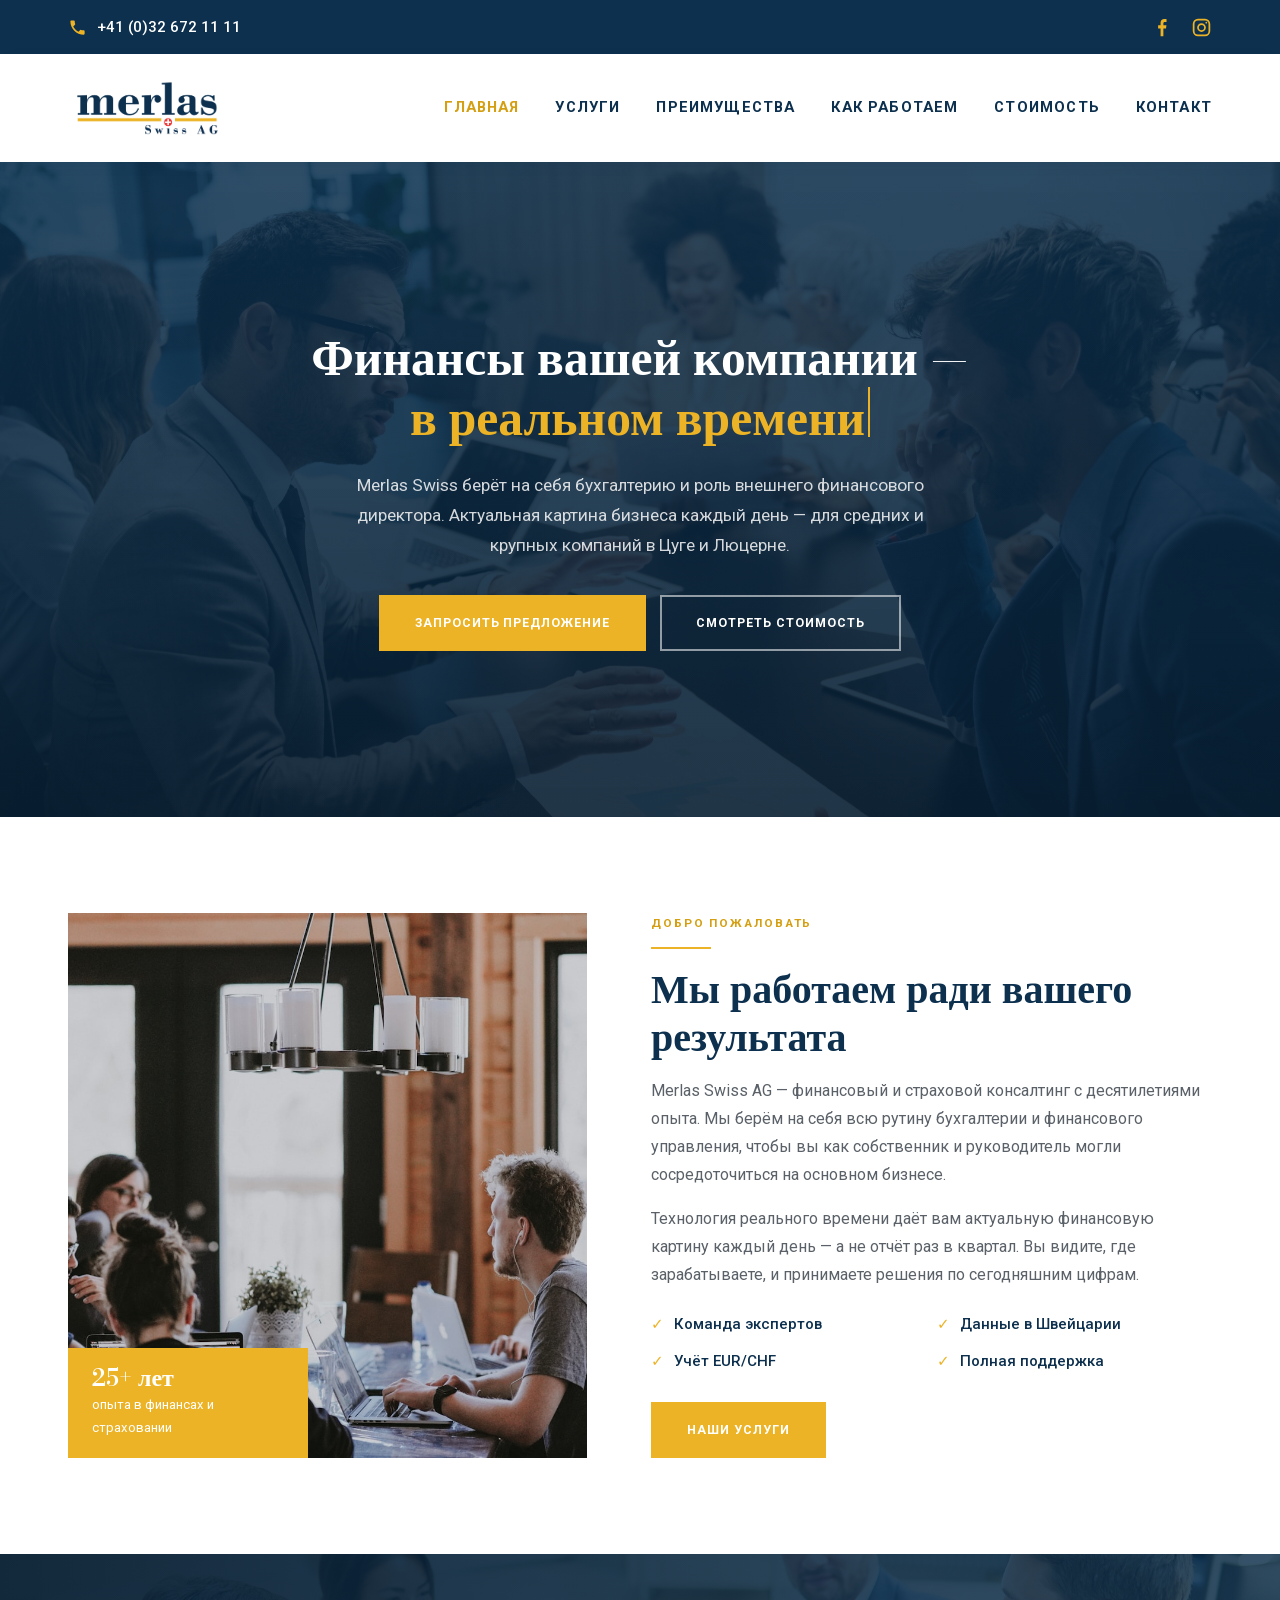
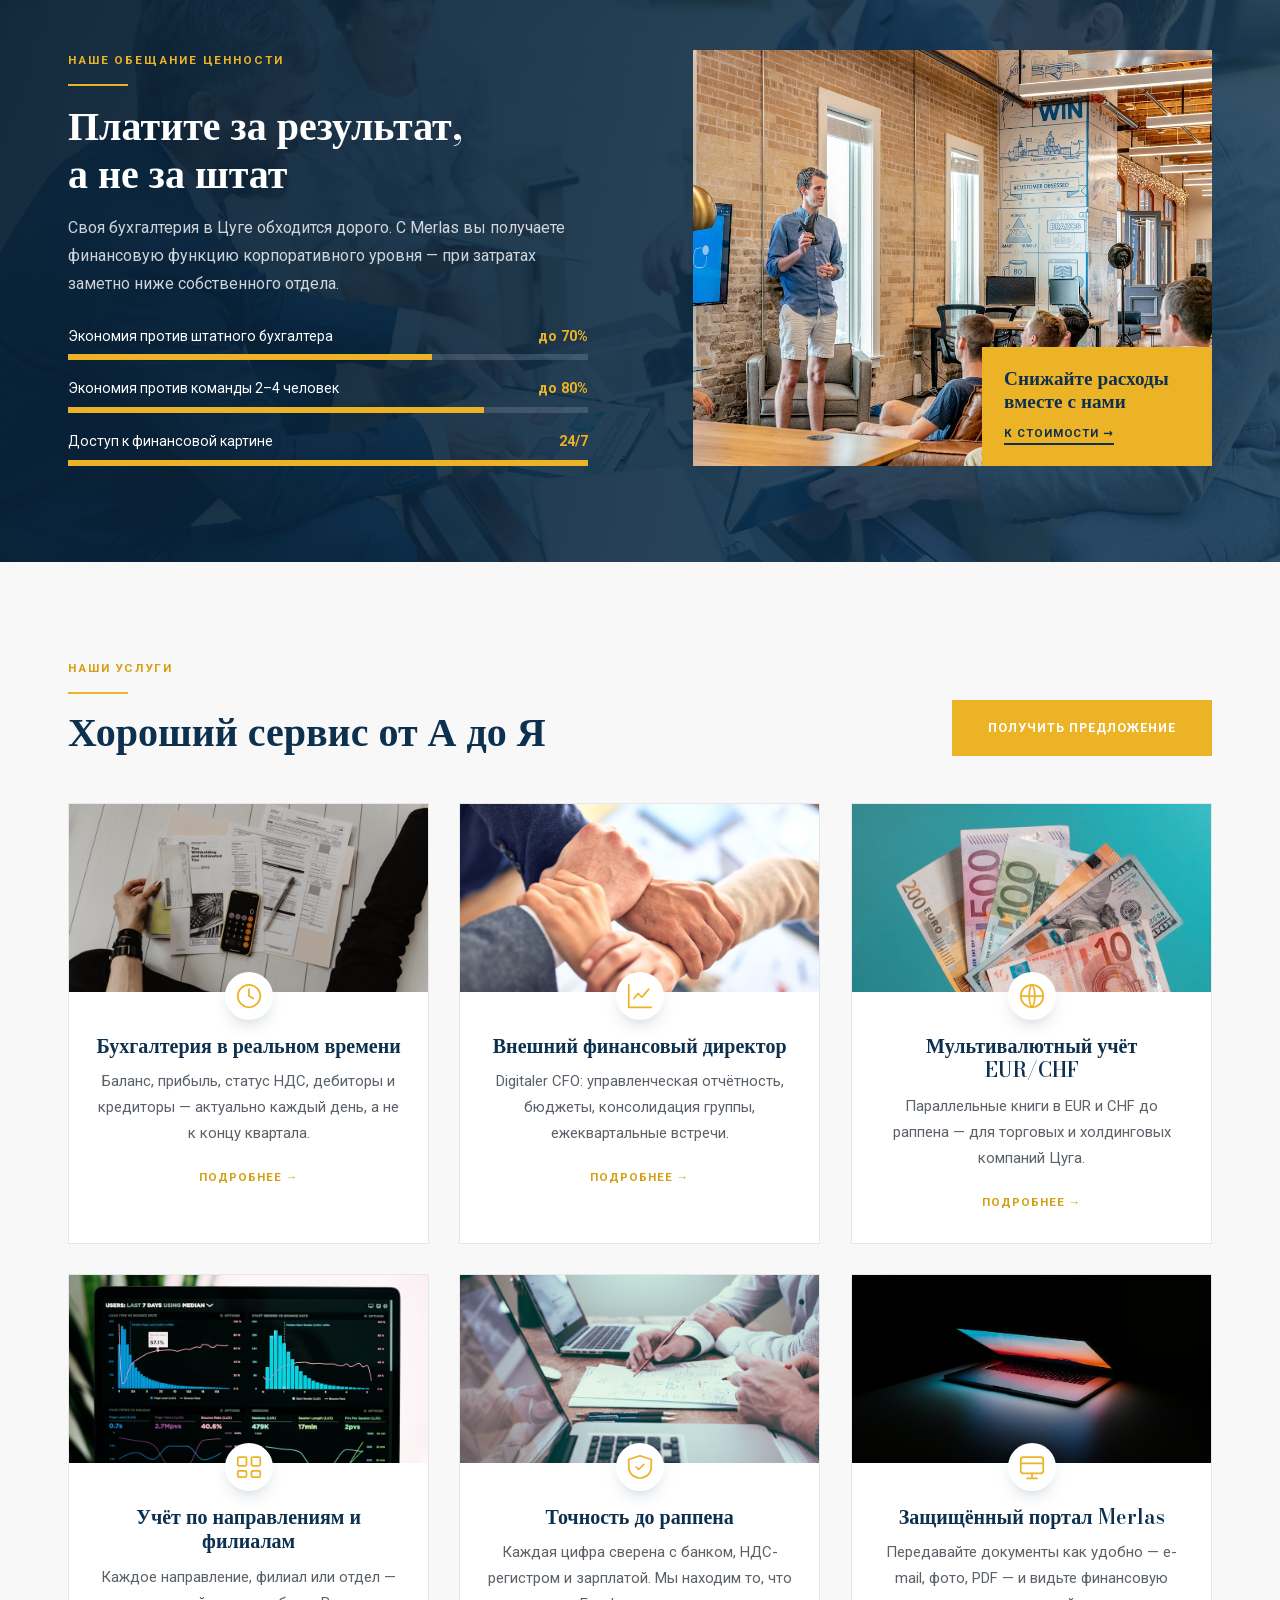
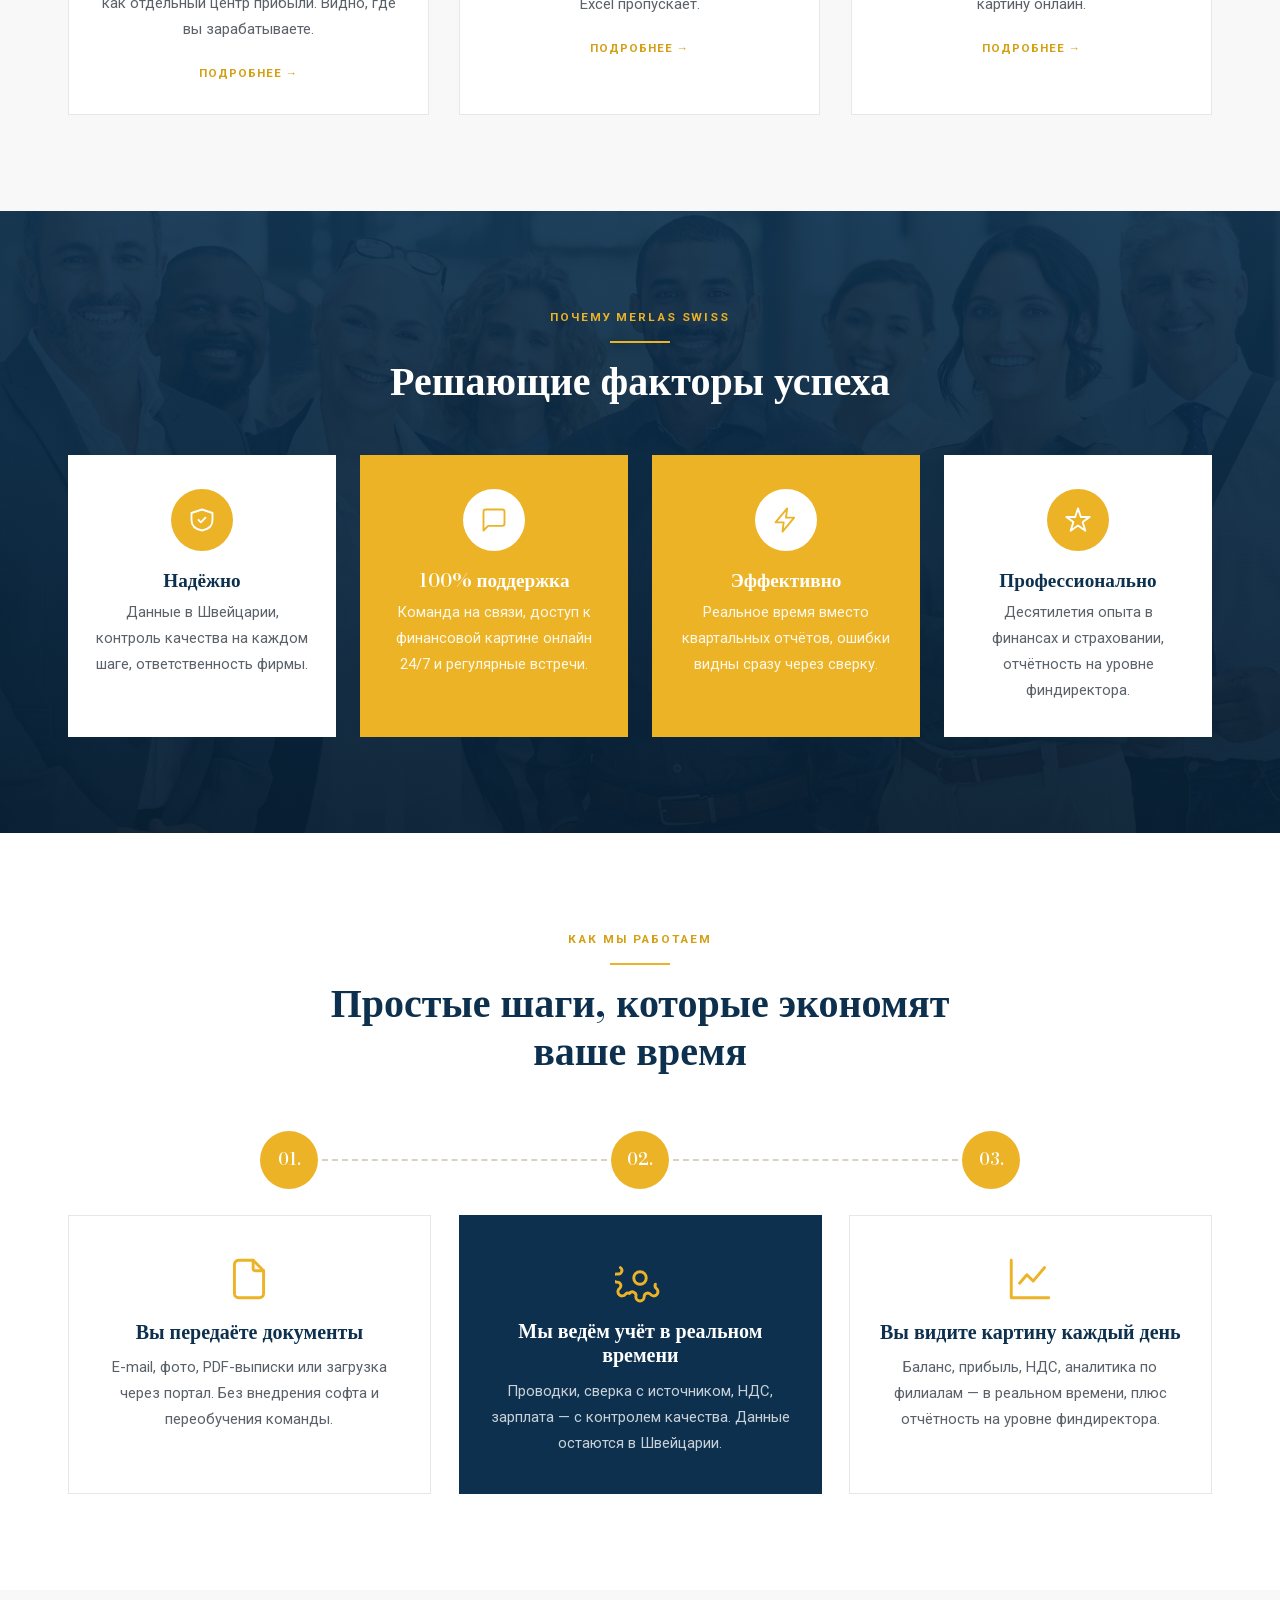
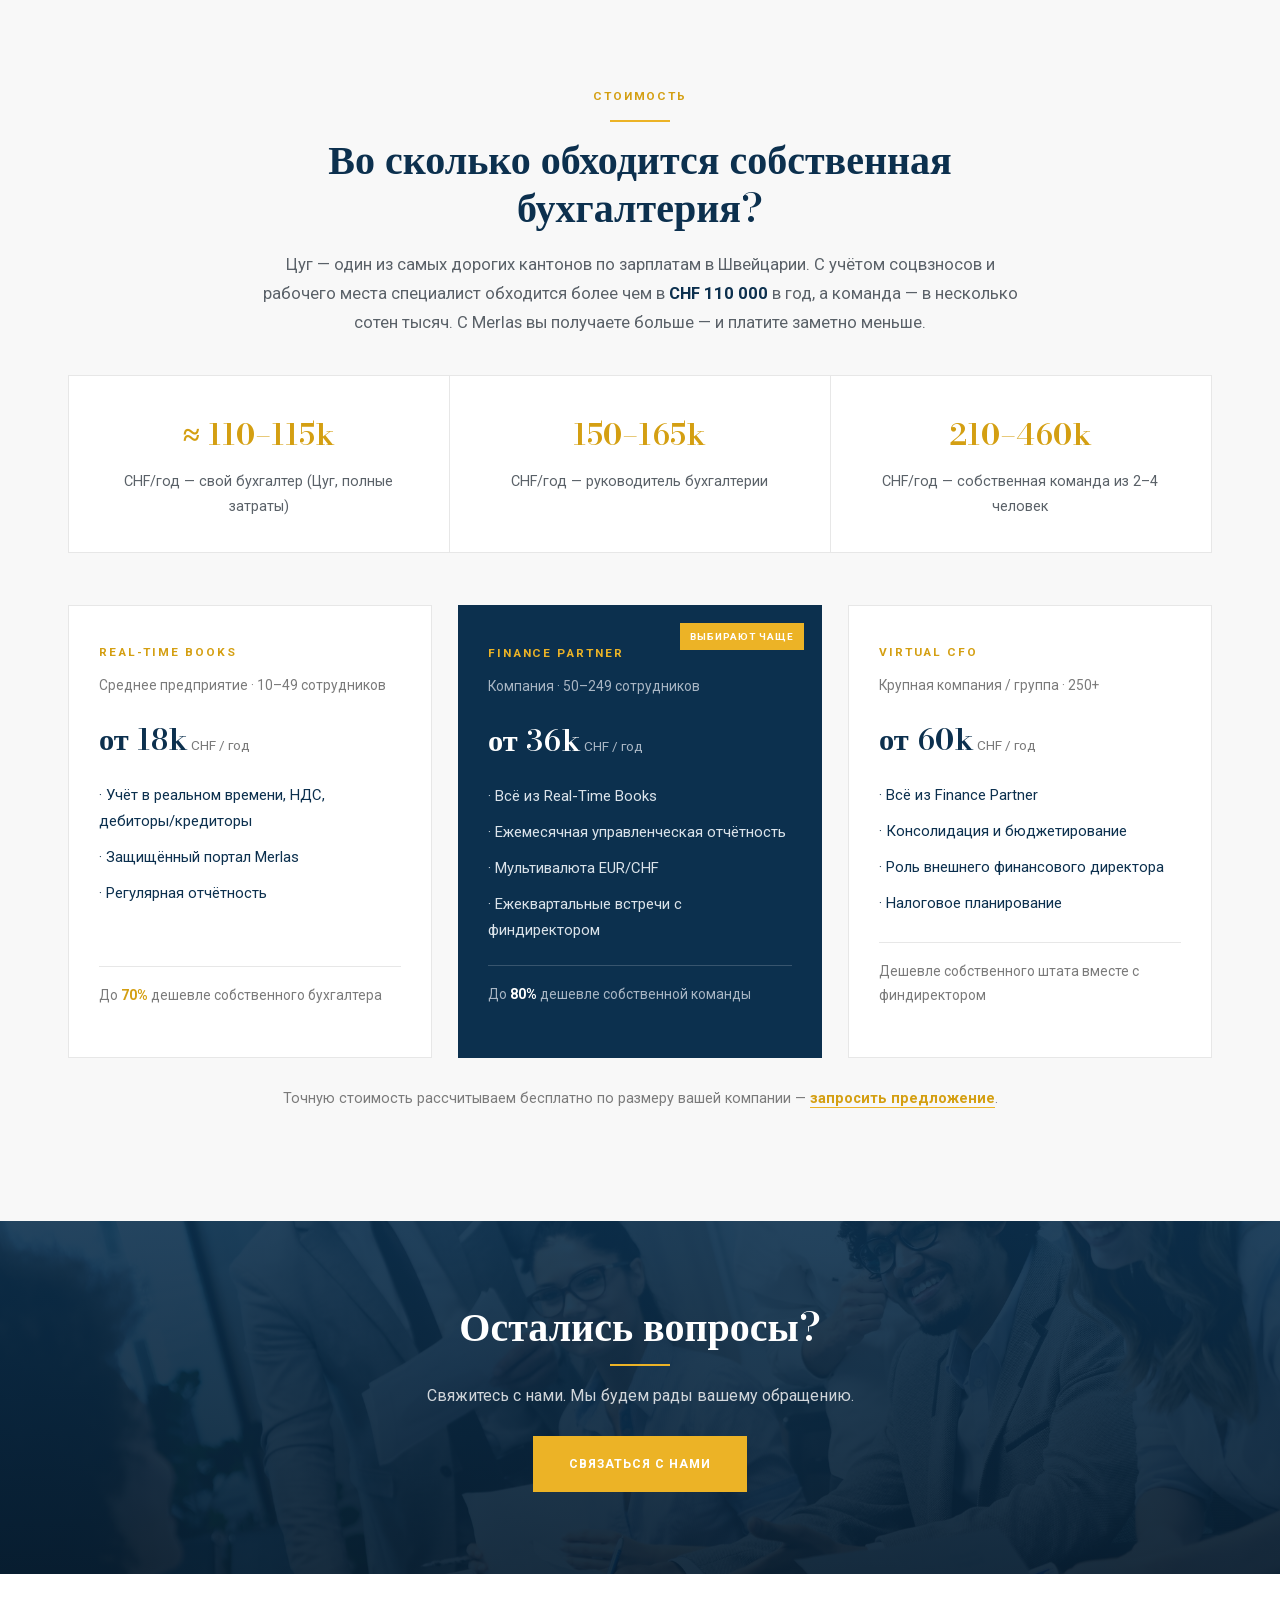
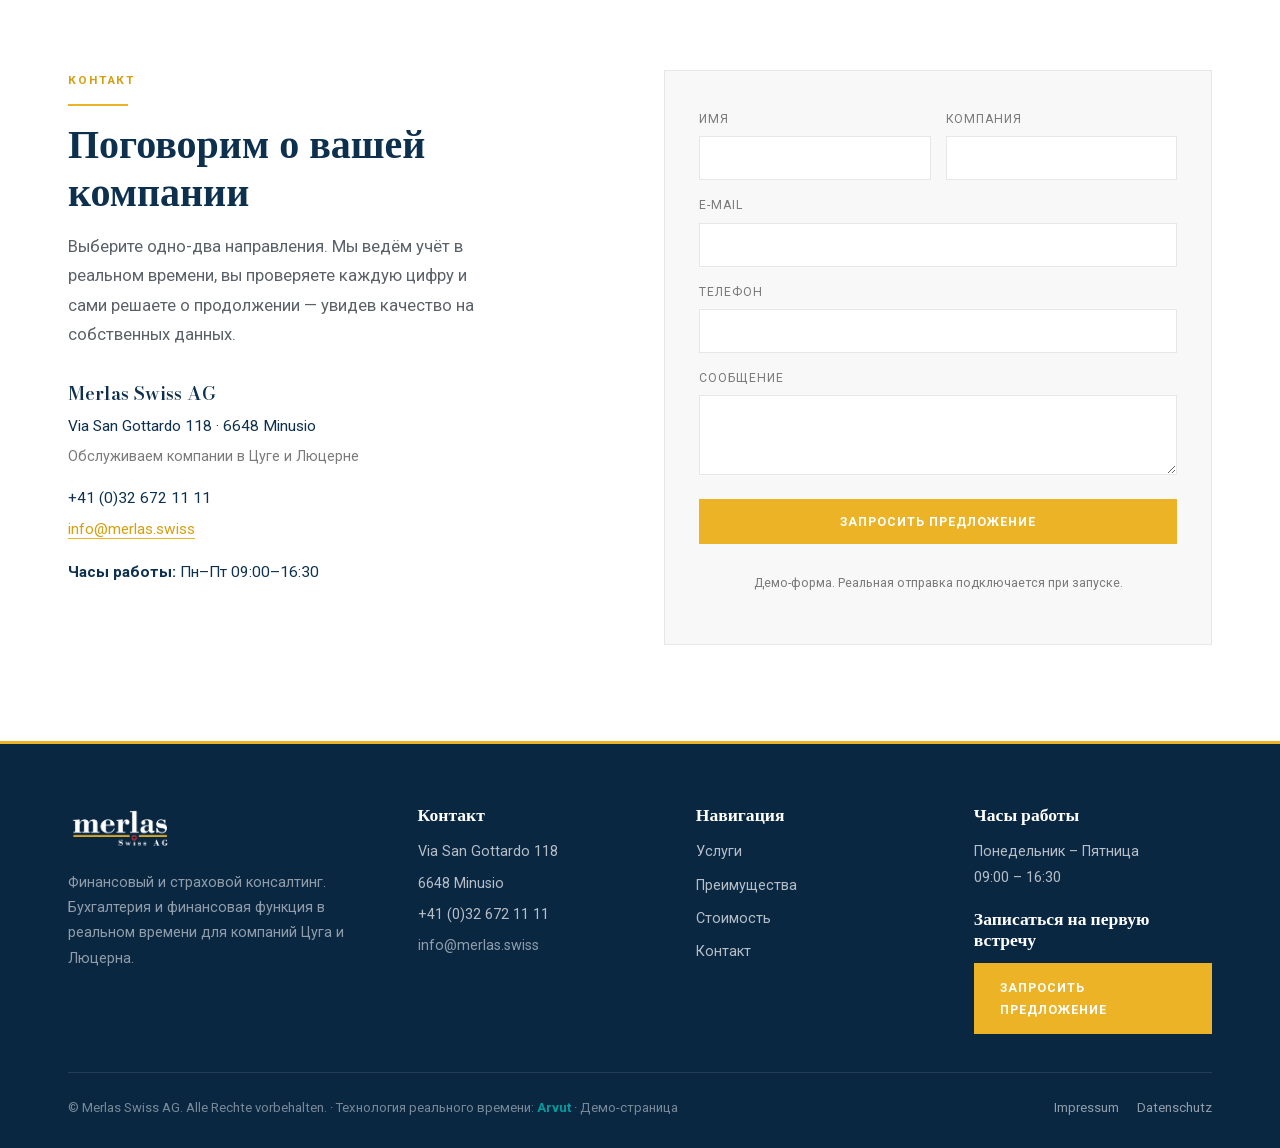
==== commit 8720b183: "Точнее под оригинал: обложка с затемнённым фото (их фото команды), navy-блоки и CTA с затемнёнными ф" ====
--- a/index.html
+++ b/index.html
@@ -30,25 +30,25 @@
 .pad{padding:clamp(60px,7.5vw,98px) 0;}
 
 /* ===== ШАПКА: navy-полоса сверху + белая шапка (как у Merlas) ===== */
-.topbar{background:var(--navy);color:#fff;font-size:.84rem;}
-.topbar .wrap{height:46px;display:flex;align-items:center;justify-content:space-between;gap:18px;}
-.topbar .ph{display:flex;align-items:center;gap:9px;}
+.topbar{background:var(--navy);color:#fff;font-size:.95rem;}
+.topbar .wrap{height:54px;display:flex;align-items:center;justify-content:space-between;gap:18px;}
+.topbar .ph{display:flex;align-items:center;gap:10px;font-weight:500;}
 .topbar .ph svg{color:var(--gold);}
-.topbar .soc{display:flex;align-items:center;gap:16px;}
+.topbar .soc{display:flex;align-items:center;gap:18px;}
 .topbar .soc a{color:var(--gold);display:inline-flex;}
 header.main{position:sticky;top:0;z-index:90;background:#fff;box-shadow:0 4px 18px -12px rgba(12,48,78,.35);}
-header.main .wrap{height:92px;display:flex;align-items:center;justify-content:space-between;gap:24px;}
-header.main img.logo{height:54px;width:auto;display:block;}
-.menu{display:flex;align-items:center;gap:clamp(18px,2.6vw,38px);}
-.menu a{font-family:'Roboto',sans-serif;text-transform:uppercase;letter-spacing:.1em;font-size:.79rem;font-weight:600;color:var(--navy);transition:color .2s;}
+header.main .wrap{height:108px;display:flex;align-items:center;justify-content:space-between;gap:24px;}
+header.main img.logo{height:72px;width:auto;display:block;}
+.menu{display:flex;align-items:center;gap:clamp(20px,2.8vw,40px);}
+.menu a{font-family:'Roboto',sans-serif;text-transform:uppercase;letter-spacing:.08em;font-size:.92rem;font-weight:600;color:var(--navy);transition:color .2s;}
 .menu a:hover,.menu a.active{color:var(--gold-h);}
 #burger{display:none;background:none;border:none;color:var(--navy);cursor:pointer;}
 
 /* ===== HERO: сплошной navy, текст по центру, без фото ===== */
-.hero{background:var(--navy);color:#fff;text-align:center;padding:clamp(86px,12vw,150px) 0;position:relative;overflow:hidden;}
-.hero .deco{position:absolute;inset:0;background:
-  radial-gradient(560px 300px at 78% 12%,rgba(236,179,38,.10),transparent 70%),
-  radial-gradient(620px 360px at 12% 95%,rgba(255,255,255,.05),transparent 70%);}
+.hero{background:var(--navy);color:#fff;text-align:center;padding:clamp(96px,13vw,168px) 0;position:relative;overflow:hidden;}
+.hero .bg{position:absolute;inset:0;width:100%;height:100%;object-fit:cover;object-position:50% 40%;animation:kenburns 14s ease-out both;}
+@keyframes kenburns{from{transform:scale(1.08)}to{transform:scale(1)}}
+.hero .deco{position:absolute;inset:0;background:linear-gradient(180deg,rgba(12,48,78,.86),rgba(8,31,51,.9));}
 .hero .inner{position:relative;z-index:2;max-width:820px;margin:0 auto;}
 .hero h1{color:#fff;font-size:clamp(2rem,4.4vw,3.1rem);line-height:1.18;margin:0 0 8px;}
 .hero h1 .g{color:var(--gold);}
@@ -81,7 +81,7 @@
 #toTop.show{opacity:1;visibility:visible;transform:none;}#toTop:hover{background:var(--navy);}
 
 @media(max-width:900px){
-  .menu{position:fixed;inset:138px 0 auto 0;background:#fff;flex-direction:column;gap:0;padding:6px 0;transform:translateY(-140%);transition:transform .3s;box-shadow:0 16px 30px -16px rgba(12,48,78,.4);}
+  .menu{position:fixed;inset:162px 0 auto 0;background:#fff;flex-direction:column;gap:0;padding:6px 0;transform:translateY(-160%);transition:transform .3s;box-shadow:0 16px 30px -16px rgba(12,48,78,.4);}
   .menu.open{transform:none;}
   .menu a{padding:14px 28px;width:100%;border-bottom:1px solid var(--line);}
   #burger{display:block;}
@@ -95,10 +95,10 @@
 <!-- ===== ШАПКА ===== -->
 <div class="topbar">
   <div class="wrap">
-    <span class="ph"><svg width="15" height="15" viewBox="0 0 24 24" fill="currentColor"><path d="M6.6 10.8c1.4 2.8 3.8 5.1 6.6 6.6l2.2-2.2c.3-.3.7-.4 1-.2 1.1.4 2.3.6 3.6.6.6 0 1 .4 1 1V20c0 .6-.4 1-1 1C10.6 21 3 13.4 3 4c0-.6.4-1 1-1h3.5c.6 0 1 .4 1 1 0 1.2.2 2.4.6 3.6.1.4 0 .8-.3 1l-2.2 2.2z"/></svg> +41 (0)32 672 11 11</span>
+    <span class="ph"><svg width="19" height="19" viewBox="0 0 24 24" fill="currentColor"><path d="M6.6 10.8c1.4 2.8 3.8 5.1 6.6 6.6l2.2-2.2c.3-.3.7-.4 1-.2 1.1.4 2.3.6 3.6.6.6 0 1 .4 1 1V20c0 .6-.4 1-1 1C10.6 21 3 13.4 3 4c0-.6.4-1 1-1h3.5c.6 0 1 .4 1 1 0 1.2.2 2.4.6 3.6.1.4 0 .8-.3 1l-2.2 2.2z"/></svg> +41 (0)32 672 11 11</span>
     <span class="soc">
-      <a href="#" aria-label="Facebook"><svg width="16" height="16" viewBox="0 0 24 24" fill="currentColor"><path d="M13 22v-9h3l.5-3.5H13V7.3c0-1 .3-1.7 1.8-1.7H16.6V2.5C16.2 2.4 15.1 2.3 14 2.3c-2.5 0-4.2 1.5-4.2 4.3v2.9H7v3.5h2.8V22H13z"/></svg></a>
-      <a href="#" aria-label="Instagram"><svg width="16" height="16" viewBox="0 0 24 24" fill="none" stroke="currentColor" stroke-width="2"><rect x="3" y="3" width="18" height="18" rx="5"/><circle cx="12" cy="12" r="4"/><circle cx="17.5" cy="6.5" r="1" fill="currentColor" stroke="none"/></svg></a>
+      <a href="#" aria-label="Facebook"><svg width="21" height="21" viewBox="0 0 24 24" fill="currentColor"><path d="M13 22v-9h3l.5-3.5H13V7.3c0-1 .3-1.7 1.8-1.7H16.6V2.5C16.2 2.4 15.1 2.3 14 2.3c-2.5 0-4.2 1.5-4.2 4.3v2.9H7v3.5h2.8V22H13z"/></svg></a>
+      <a href="#" aria-label="Instagram"><svg width="21" height="21" viewBox="0 0 24 24" fill="none" stroke="currentColor" stroke-width="2"><rect x="3" y="3" width="18" height="18" rx="5"/><circle cx="12" cy="12" r="4"/><circle cx="17.5" cy="6.5" r="1" fill="currentColor" stroke="none"/></svg></a>
     </span>
   </div>
 </div>
@@ -119,6 +119,7 @@
 
 <!-- ===== HERO (сплошной navy, по центру) ===== -->
 <section class="hero">
+  <img class="bg" src="assets/img/hero-bg.jpg?v=4" alt="Команда Merlas Swiss">
   <div class="deco"></div>
   <div class="wrap">
     <div class="inner anim-up">
@@ -134,10 +135,10 @@
 
 <!-- ===== ИНТРО (фото слева поменьше, текст справа выше) ===== -->
 <section class="pad" style="background:#fff;">
-  <div class="wrap two-col" style="display:grid;grid-template-columns:.85fr 1.15fr;gap:clamp(34px,5vw,68px);align-items:center;">
-    <div class="reveal l" style="position:relative;align-self:center;">
-      <img src="assets/img/team.jpg?v=3" alt="Команда Merlas Swiss" style="width:100%;height:330px;object-fit:cover;display:block;">
-      <div style="position:absolute;left:0;bottom:-26px;background:var(--gold);color:#fff;padding:18px 24px;max-width:230px;">
+  <div class="wrap two-col" style="display:grid;grid-template-columns:1fr 1.08fr;gap:clamp(34px,5vw,64px);align-items:stretch;">
+    <div class="reveal l" style="position:relative;min-height:100%;">
+      <img src="assets/img/team.jpg?v=4" alt="Команда Merlas Swiss" style="width:100%;height:100%;min-height:380px;object-fit:cover;display:block;">
+      <div style="position:absolute;left:0;bottom:0;background:var(--gold);color:#fff;padding:18px 24px;max-width:240px;">
         <div style="font-family:'Bodoni Moda',serif;font-size:1.5rem;font-weight:600;line-height:1;">25+ лет</div>
         <div style="font-size:.82rem;margin-top:4px;">опыта в финансах и страховании</div>
       </div>
@@ -159,9 +160,11 @@
   </div>
 </section>
 
-<!-- ===== NAVY-СЕКЦИЯ (текст+бары слева, фото справа поменьше) ===== -->
-<section class="pad" style="background:var(--navy);overflow:hidden;">
-  <div class="wrap two-col" style="display:grid;grid-template-columns:1.1fr .9fr;gap:clamp(34px,4vw,60px);align-items:center;">
+<!-- ===== NAVY-СЕКЦИЯ (затемнённое фото-фон, текст+бары слева, фото справа) ===== -->
+<section class="pad" style="position:relative;overflow:hidden;background:var(--navy);">
+  <img src="assets/img/navy-bg1.jpg?v=4" alt="" style="position:absolute;inset:0;width:100%;height:100%;object-fit:cover;">
+  <div style="position:absolute;inset:0;background:linear-gradient(100deg,rgba(8,31,51,.95),rgba(12,48,78,.82));"></div>
+  <div class="wrap two-col" style="position:relative;z-index:2;display:grid;grid-template-columns:1.05fr .95fr;gap:clamp(34px,4vw,60px);align-items:stretch;">
     <div class="reveal l">
       <p class="kicker" style="color:var(--gold);">Наше обещание ценности</p>
       <div class="sep"></div>
@@ -182,9 +185,9 @@
         </div>
       </div>
     </div>
-    <div class="reveal r" style="position:relative;align-self:center;">
-      <img src="assets/img/advisor.jpg?v=3" alt="Финансовая консультация" style="width:100%;height:300px;object-fit:cover;display:block;">
-      <div style="position:absolute;right:-14px;bottom:-22px;background:var(--gold);color:var(--navy);padding:20px 22px;max-width:210px;">
+    <div class="reveal r" style="position:relative;min-height:100%;">
+      <img src="assets/img/advisor.jpg?v=4" alt="Финансовая консультация" style="width:100%;height:100%;min-height:360px;object-fit:cover;display:block;">
+      <div style="position:absolute;right:0;bottom:0;background:var(--gold);color:var(--navy);padding:20px 22px;max-width:230px;">
         <div style="font-family:'Bodoni Moda',serif;font-size:1.2rem;font-weight:600;line-height:1.2;">Снижайте расходы вместе с нами</div>
         <a href="#stoimost" style="display:inline-block;margin-top:10px;font-size:.72rem;font-weight:700;text-transform:uppercase;letter-spacing:.08em;color:var(--navy);border-bottom:2px solid var(--navy);">К стоимости →</a>
       </div>
@@ -214,9 +217,11 @@
   </div>
 </section>
 
-<!-- ===== ФАКТОРЫ (navy, бело-золотые карточки) ===== -->
-<section id="faktory" class="pad" style="background:var(--navy);overflow:hidden;">
-  <div class="wrap">
+<!-- ===== ФАКТОРЫ (затемнённое фото-фон, бело-золотые карточки) ===== -->
+<section id="faktory" class="pad" style="position:relative;overflow:hidden;background:var(--navy);">
+  <img src="assets/img/navy-bg2.jpg?v=4" alt="" style="position:absolute;inset:0;width:100%;height:100%;object-fit:cover;">
+  <div style="position:absolute;inset:0;background:linear-gradient(180deg,rgba(12,48,78,.92),rgba(8,31,51,.95));"></div>
+  <div class="wrap" style="position:relative;z-index:2;">
     <div class="reveal" style="text-align:center;max-width:680px;margin:0 auto 50px;">
       <p class="kicker" style="color:var(--gold);">Почему Merlas Swiss</p>
       <div class="sep center"></div>
@@ -329,8 +334,10 @@
 </section>
 
 <!-- ===== CTA-ПОЛОСА ===== -->
-<section style="background:var(--navy);text-align:center;padding:clamp(54px,7vw,82px) 0;">
-  <div class="wrap reveal">
+<section style="position:relative;overflow:hidden;background:var(--navy);text-align:center;padding:clamp(54px,7vw,82px) 0;">
+  <img src="assets/img/navy-bg3.jpg?v=4" alt="" style="position:absolute;inset:0;width:100%;height:100%;object-fit:cover;">
+  <div style="position:absolute;inset:0;background:linear-gradient(180deg,rgba(12,48,78,.9),rgba(8,31,51,.93));"></div>
+  <div class="wrap reveal" style="position:relative;z-index:2;">
     <h2 class="h-sec" style="color:#fff;margin:0 0 6px;">Остались вопросы?</h2>
     <div class="sep center"></div>
     <p style="color:rgba(255,255,255,.8);margin:16px 0 26px;">Свяжитесь с нами. Мы будем рады вашему обращению.</p>
@@ -392,13 +399,13 @@
       </div>
       <div style="font-size:.9rem;">
         <h4 style="font-family:'Bodoni Moda',serif;color:#fff;font-size:1.1rem;margin-bottom:14px;">Часы работы</h4>
-        <p style="margin:0 0 12px;">Понедельник – Пятница<br>09:00 – 16:30</p>
-        <h4 style="font-family:'Bodoni Moda',serif;color:#fff;font-size:1.1rem;margin:18px 0 8px;">Технология</h4>
-        <a href="https://arvut.ch" target="_blank" rel="noopener" style="font-family:'Bodoni Moda',serif;color:var(--green);font-weight:700;font-size:1.4rem;">Arvut</a>
+        <p style="margin:0 0 18px;">Понедельник – Пятница<br>09:00 – 16:30</p>
+        <h4 style="font-family:'Bodoni Moda',serif;color:#fff;font-size:1.1rem;margin:0 0 12px;">Записаться на первую встречу</h4>
+        <a href="#contact" class="btn" style="padding:12px 24px;">Запросить предложение</a>
       </div>
     </div>
     <div style="display:flex;justify-content:space-between;align-items:center;flex-wrap:wrap;gap:12px;margin-top:24px;font-size:.82rem;color:rgba(255,255,255,.45);">
-      <span>© Merlas Swiss AG. Alle Rechte vorbehalten. · Демо-страница</span>
+      <span>© Merlas Swiss AG. Alle Rechte vorbehalten. · Технология реального времени: <a href="https://arvut.ch" target="_blank" rel="noopener" style="color:var(--green);font-weight:600;">Arvut</a> · Демо-страница</span>
       <span style="display:flex;gap:18px;"><a href="#" style="color:rgba(255,255,255,.55);">Impressum</a><a href="#" style="color:rgba(255,255,255,.55);">Datenschutz</a></span>
     </div>
   </div>
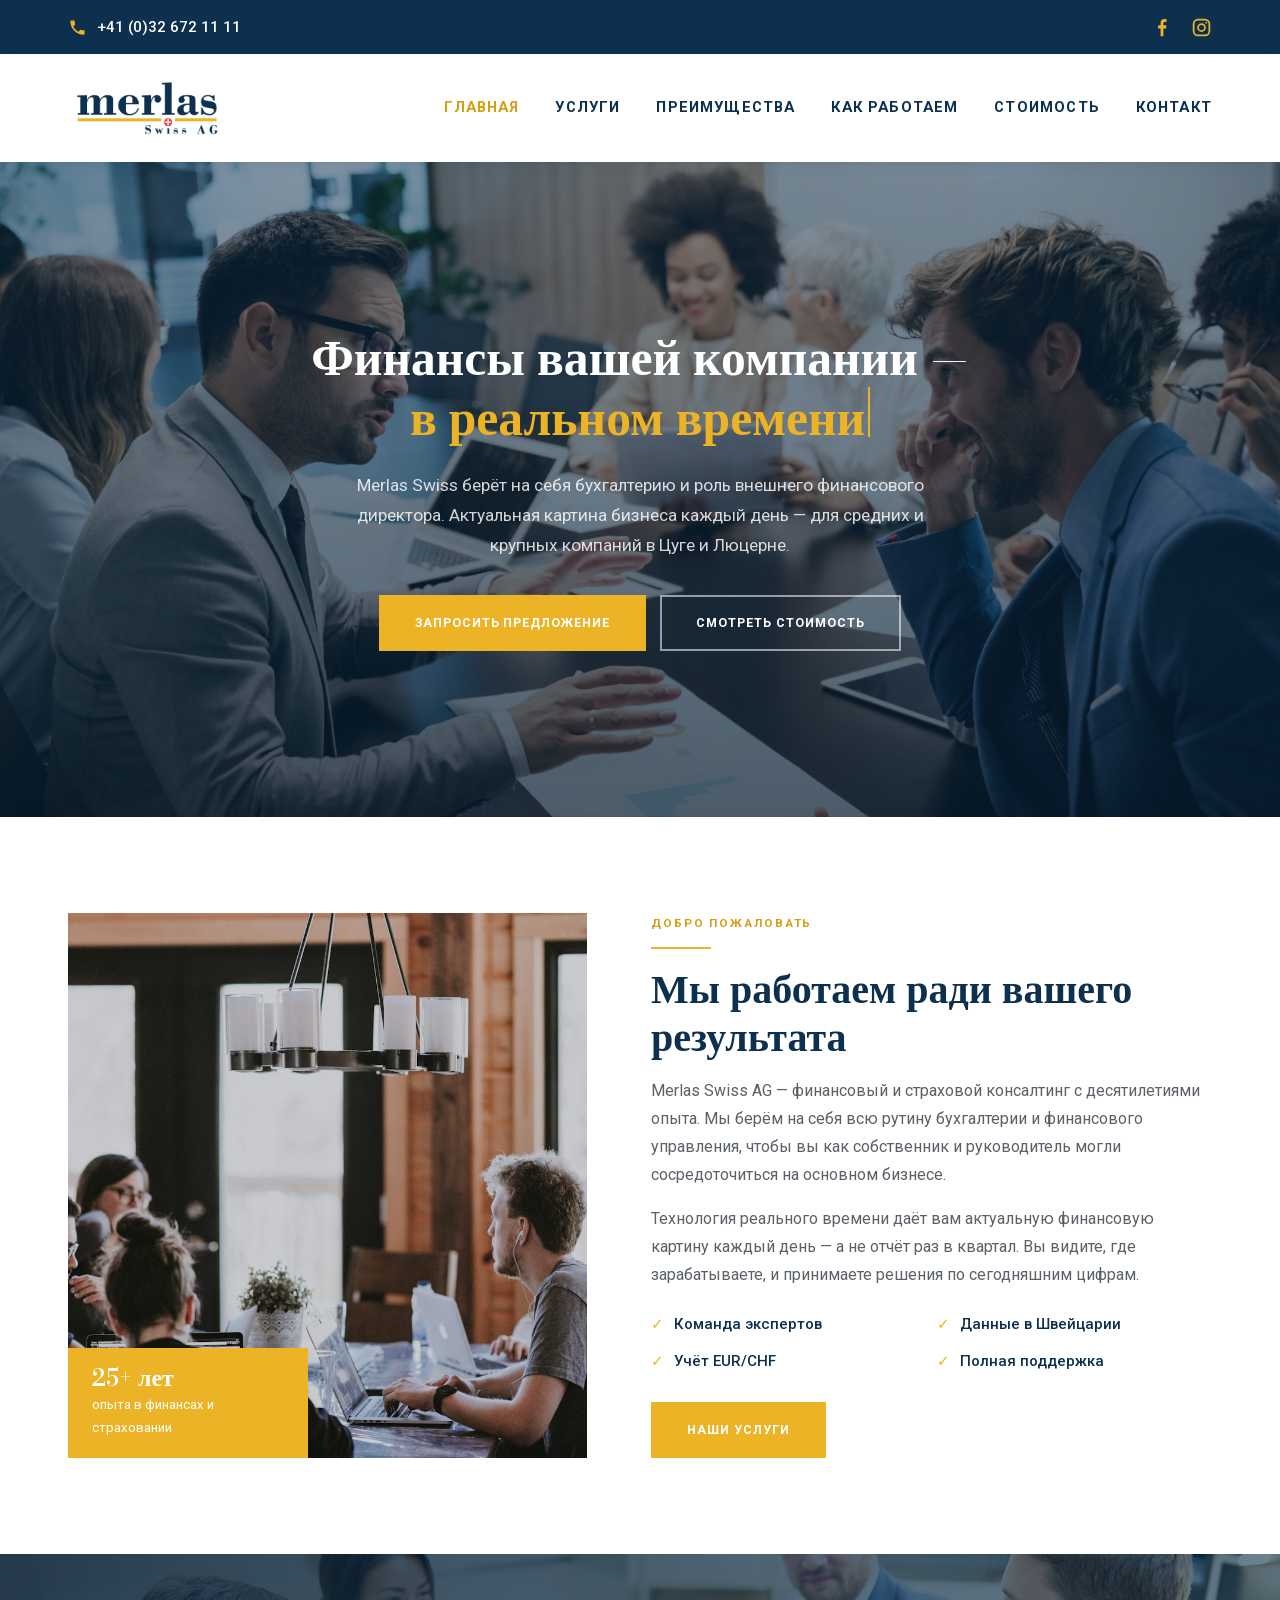
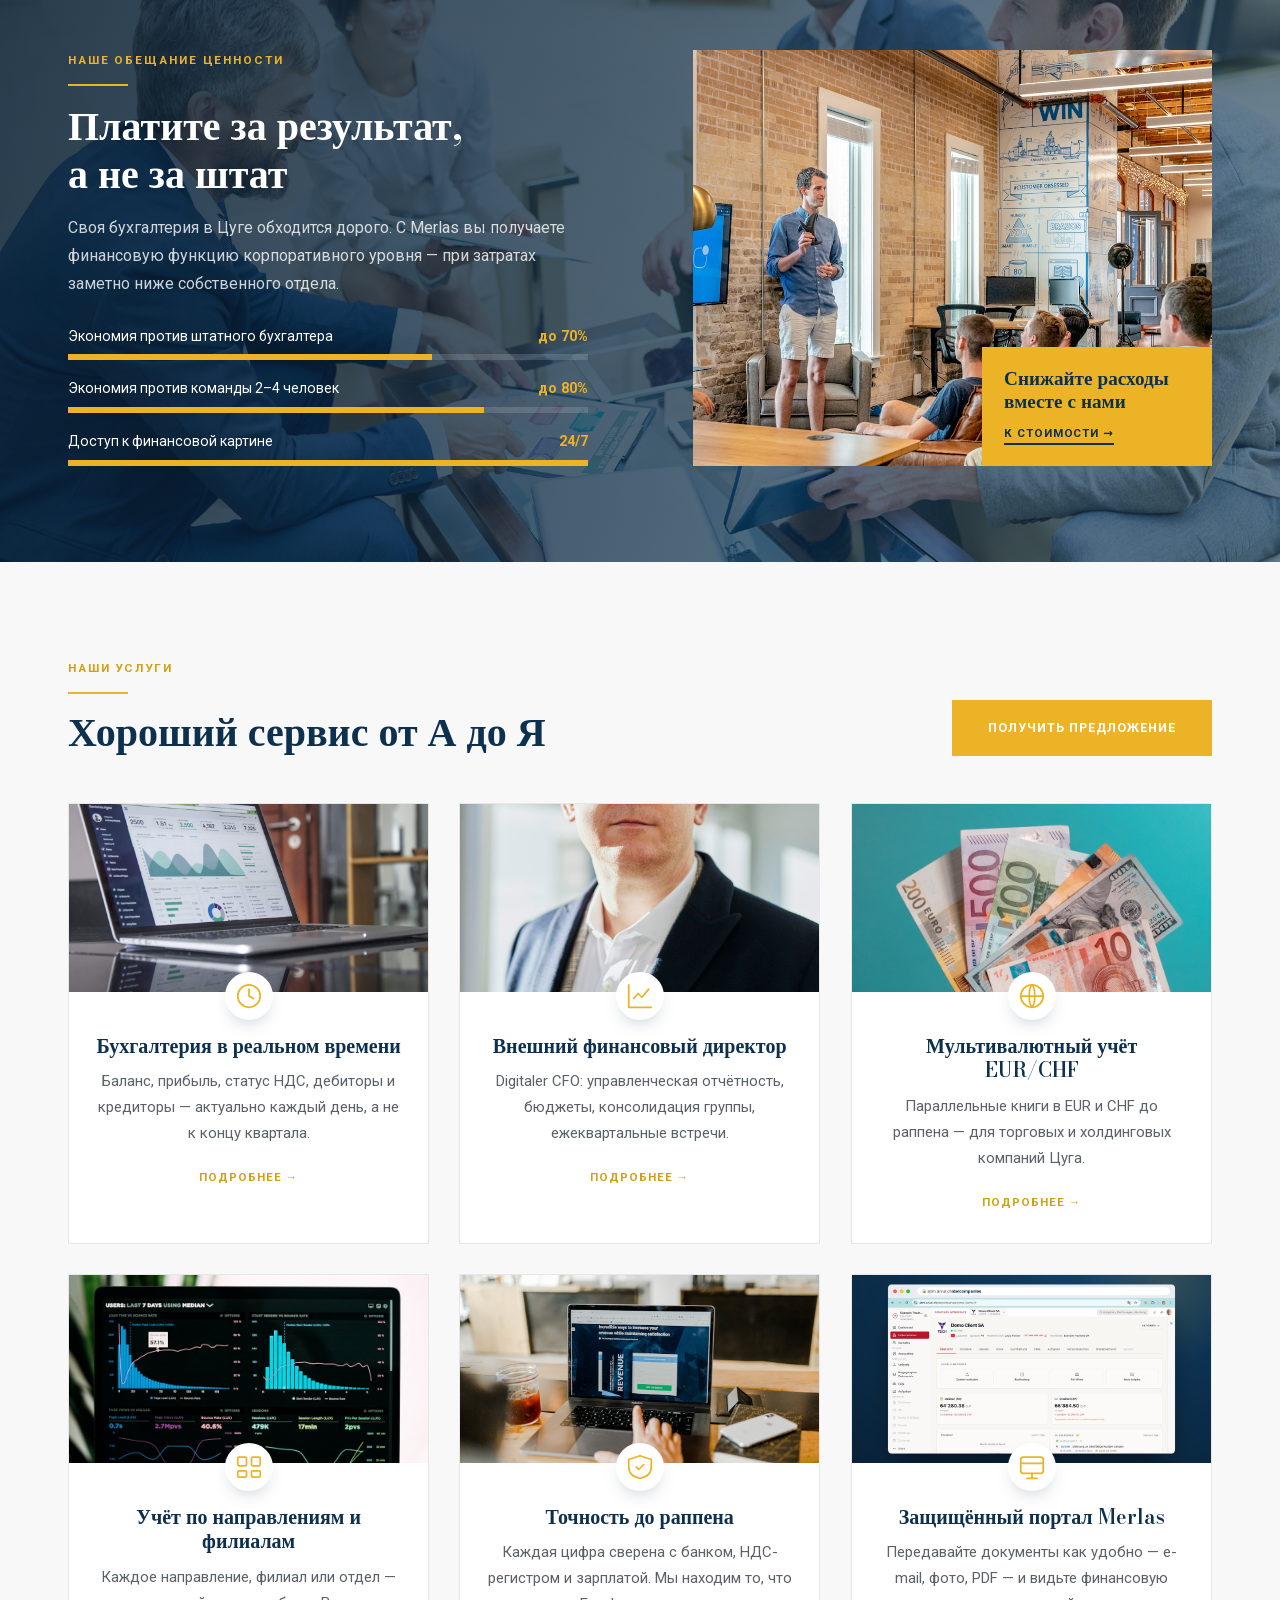
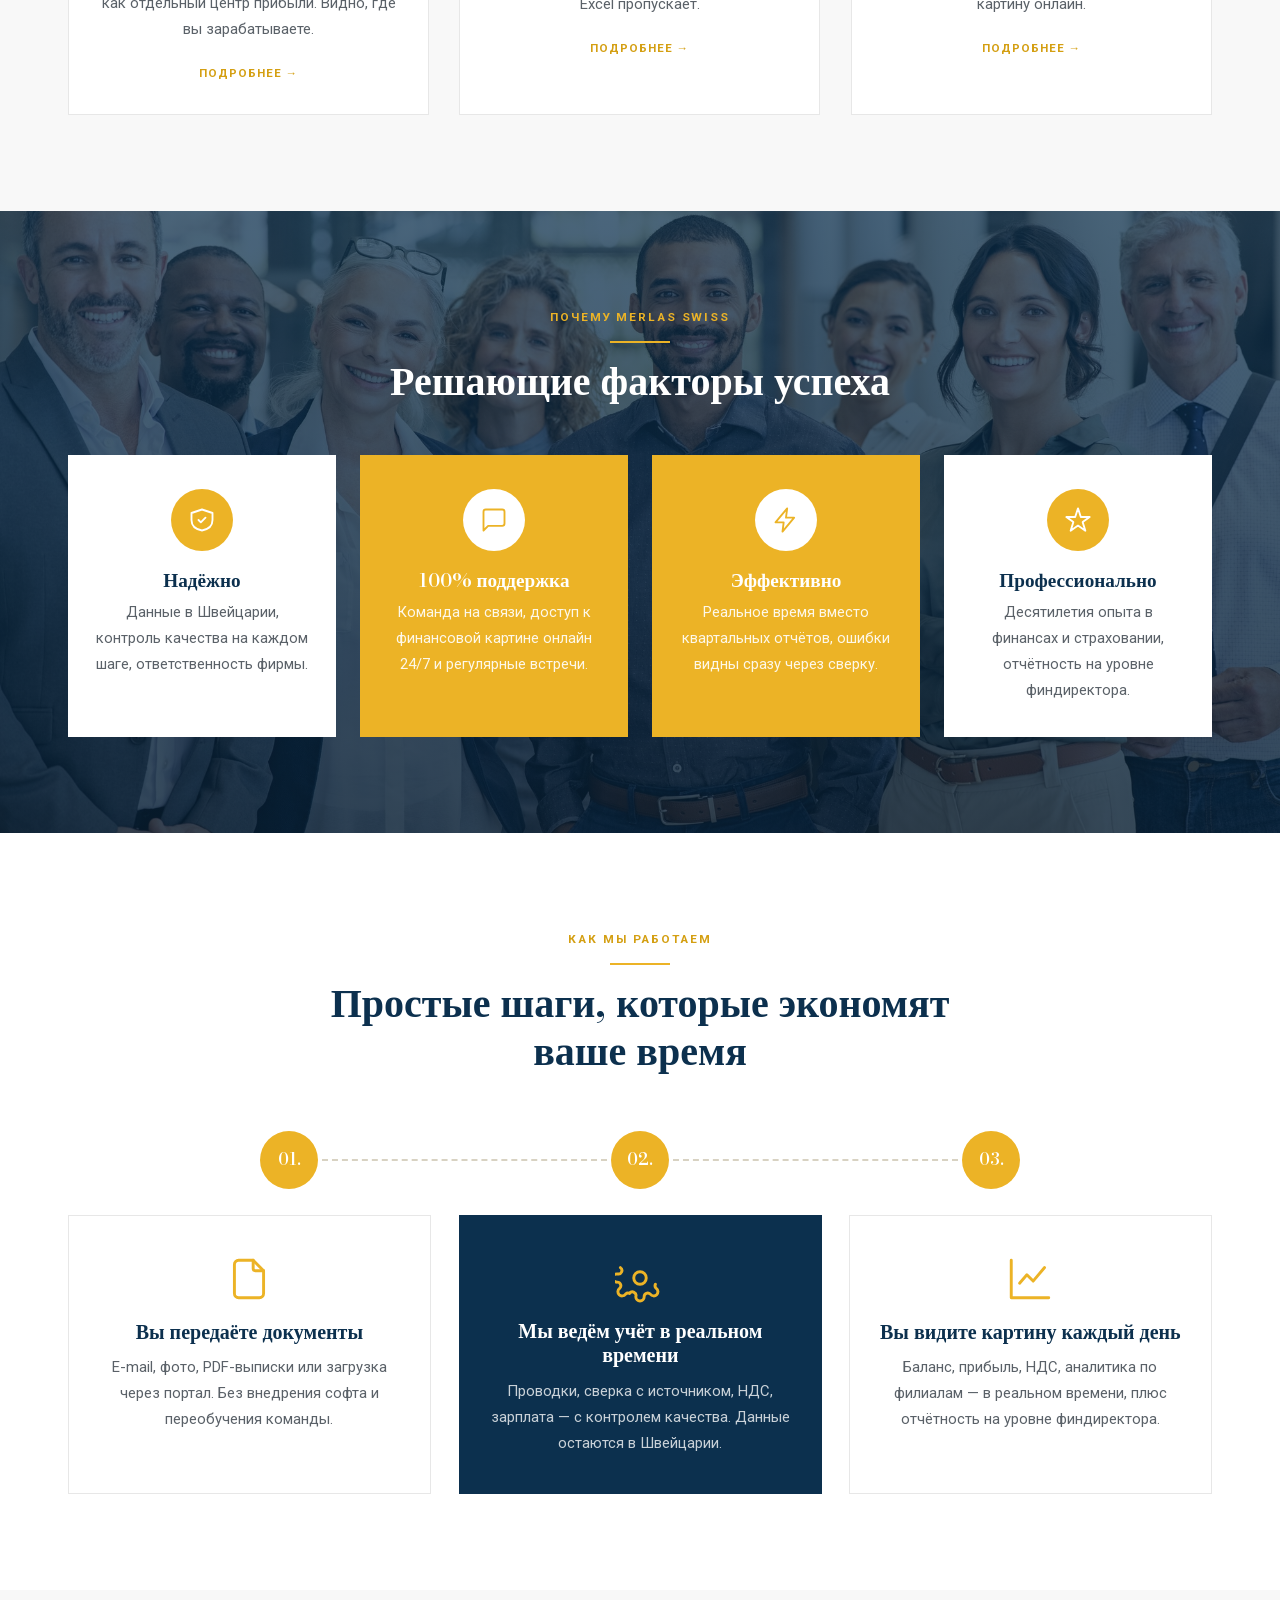
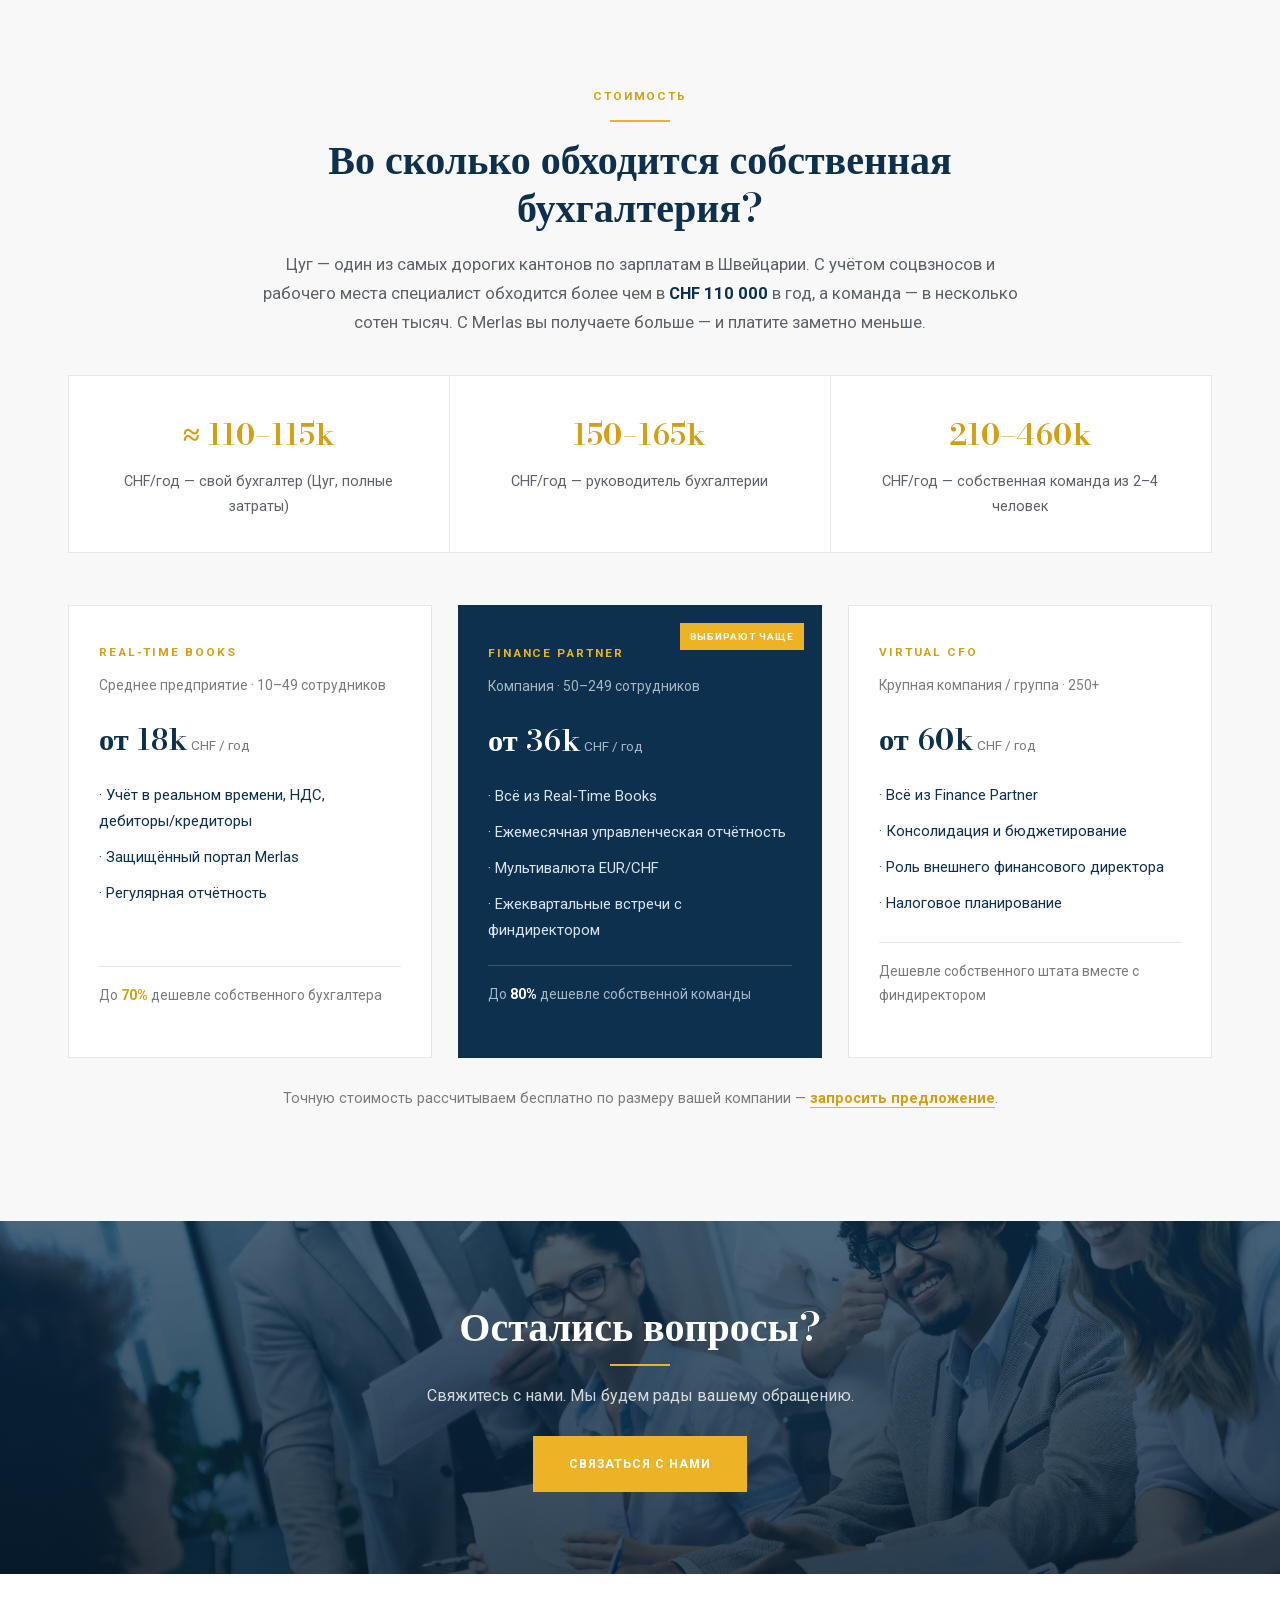
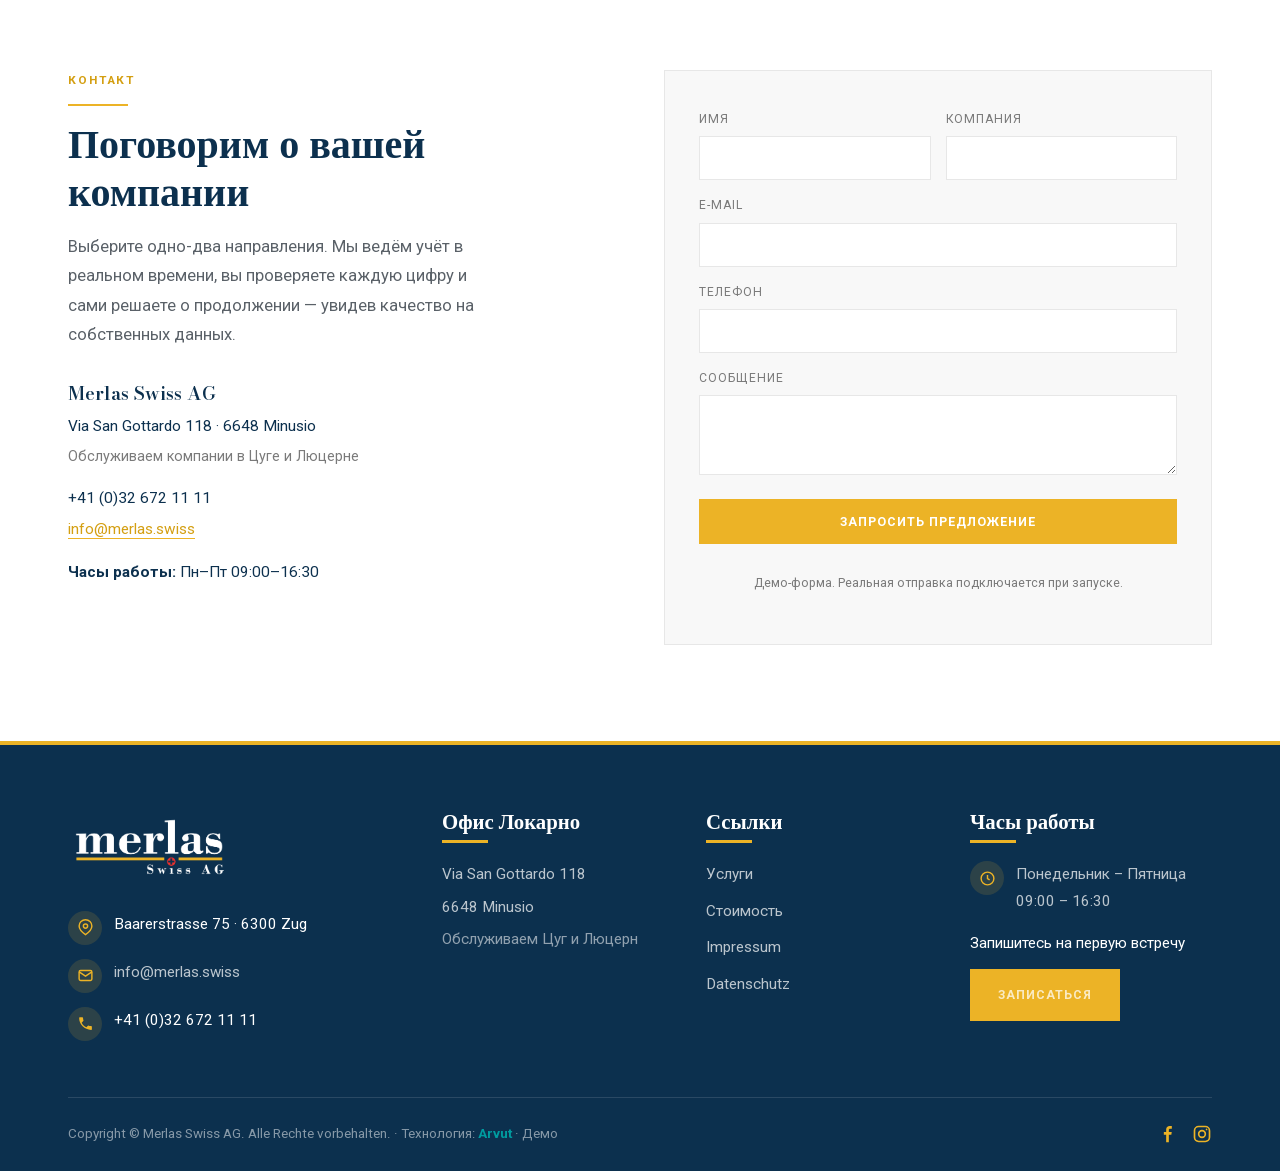
==== commit 059dbb36: "Светлее обложка и тёмные блоки (фото просвечивает); качественные фото услуг по смыслу; портал = мока" ====
--- a/index.html
+++ b/index.html
@@ -48,7 +48,7 @@
 .hero{background:var(--navy);color:#fff;text-align:center;padding:clamp(96px,13vw,168px) 0;position:relative;overflow:hidden;}
 .hero .bg{position:absolute;inset:0;width:100%;height:100%;object-fit:cover;object-position:50% 40%;animation:kenburns 14s ease-out both;}
 @keyframes kenburns{from{transform:scale(1.08)}to{transform:scale(1)}}
-.hero .deco{position:absolute;inset:0;background:linear-gradient(180deg,rgba(12,48,78,.86),rgba(8,31,51,.9));}
+.hero .deco{position:absolute;inset:0;background:linear-gradient(180deg,rgba(12,48,78,.52),rgba(8,31,51,.72));}
 .hero .inner{position:relative;z-index:2;max-width:820px;margin:0 auto;}
 .hero h1{color:#fff;font-size:clamp(2rem,4.4vw,3.1rem);line-height:1.18;margin:0 0 8px;}
 .hero h1 .g{color:var(--gold);}
@@ -163,7 +163,7 @@
 <!-- ===== NAVY-СЕКЦИЯ (затемнённое фото-фон, текст+бары слева, фото справа) ===== -->
 <section class="pad" style="position:relative;overflow:hidden;background:var(--navy);">
   <img src="assets/img/navy-bg1.jpg?v=4" alt="" style="position:absolute;inset:0;width:100%;height:100%;object-fit:cover;">
-  <div style="position:absolute;inset:0;background:linear-gradient(100deg,rgba(8,31,51,.95),rgba(12,48,78,.82));"></div>
+  <div style="position:absolute;inset:0;background:linear-gradient(100deg,rgba(8,31,51,.86) 0%,rgba(12,48,78,.58) 100%);"></div>
   <div class="wrap two-col" style="position:relative;z-index:2;display:grid;grid-template-columns:1.05fr .95fr;gap:clamp(34px,4vw,60px);align-items:stretch;">
     <div class="reveal l">
       <p class="kicker" style="color:var(--gold);">Наше обещание ценности</p>
@@ -207,12 +207,12 @@
       <a href="#contact" class="btn reveal r">Получить предложение</a>
     </div>
     <div style="display:grid;grid-template-columns:repeat(auto-fit,minmax(300px,1fr));gap:30px;">
-      <div class="card reveal"><img class="svc-img" src="assets/img/s-buch.jpg?v=3" alt=""><div class="svc-body"><div class="svc-ic"><svg viewBox="0 0 24 24" fill="none" stroke="currentColor" stroke-width="1.4" stroke-linecap="round" stroke-linejoin="round"><circle cx="12" cy="12" r="9"/><path d="M12 6.5v5.5l3.5 2"/></svg></div><h3>Бухгалтерия в реальном времени</h3><p>Баланс, прибыль, статус НДС, дебиторы и кредиторы — актуально каждый день, а не к концу квартала.</p><a href="#contact" class="more">Подробнее →</a></div></div>
-      <div class="card reveal"><img class="svc-img" src="assets/img/s-cfo.jpg?v=3" alt=""><div class="svc-body"><div class="svc-ic"><svg viewBox="0 0 24 24" fill="none" stroke="currentColor" stroke-width="1.4" stroke-linecap="round" stroke-linejoin="round"><path d="M3 3v18h18"/><path d="M7 14l3.5-4 3 3 5.5-6.5"/></svg></div><h3>Внешний финансовый директор</h3><p>Digitaler CFO: управленческая отчётность, бюджеты, консолидация группы, ежеквартальные встречи.</p><a href="#contact" class="more">Подробнее →</a></div></div>
-      <div class="card reveal"><img class="svc-img" src="assets/img/s-eurchf.jpg?v=3" alt=""><div class="svc-body"><div class="svc-ic"><svg viewBox="0 0 24 24" fill="none" stroke="currentColor" stroke-width="1.4" stroke-linecap="round" stroke-linejoin="round"><circle cx="12" cy="12" r="9"/><path d="M3 12h18M12 3c3 3 3 15 0 18M12 3c-3 3-3 15 0 18"/></svg></div><h3>Мультивалютный учёт EUR/CHF</h3><p>Параллельные книги в EUR и CHF до раппена — для торговых и холдинговых компаний Цуга.</p><a href="#contact" class="more">Подробнее →</a></div></div>
-      <div class="card reveal"><img class="svc-img" src="assets/img/s-filial.jpg?v=3" alt=""><div class="svc-body"><div class="svc-ic"><svg viewBox="0 0 24 24" fill="none" stroke="currentColor" stroke-width="1.4" stroke-linecap="round" stroke-linejoin="round"><rect x="3" y="4" width="7" height="7" rx="1"/><rect x="14" y="4" width="7" height="7" rx="1"/><rect x="3" y="15" width="7" height="5" rx="1"/><rect x="14" y="15" width="7" height="5" rx="1"/></svg></div><h3>Учёт по направлениям и филиалам</h3><p>Каждое направление, филиал или отдел — как отдельный центр прибыли. Видно, где вы зарабатываете.</p><a href="#contact" class="more">Подробнее →</a></div></div>
-      <div class="card reveal"><img class="svc-img" src="assets/img/s-praez.jpg?v=3" alt=""><div class="svc-body"><div class="svc-ic"><svg viewBox="0 0 24 24" fill="none" stroke="currentColor" stroke-width="1.4" stroke-linecap="round" stroke-linejoin="round"><path d="M9 12l2 2 4-4"/><path d="M21 12c0 5-3.5 8-9 9-5.5-1-9-4-9-9V6l9-3 9 3z"/></svg></div><h3>Точность до раппена</h3><p>Каждая цифра сверена с банком, НДС-регистром и зарплатой. Мы находим то, что Excel пропускает.</p><a href="#contact" class="more">Подробнее →</a></div></div>
-      <div class="card reveal"><img class="svc-img" src="assets/img/s-portal.jpg?v=3" alt=""><div class="svc-body"><div class="svc-ic"><svg viewBox="0 0 24 24" fill="none" stroke="currentColor" stroke-width="1.4" stroke-linecap="round" stroke-linejoin="round"><rect x="3" y="4" width="18" height="13" rx="2"/><path d="M3 9h18M8 21h8M12 17v4"/></svg></div><h3>Защищённый портал Merlas</h3><p>Передавайте документы как удобно — e-mail, фото, PDF — и видьте финансовую картину онлайн.</p><a href="#contact" class="more">Подробнее →</a></div></div>
+      <div class="card reveal"><img class="svc-img" src="assets/img/s-buch.jpg?v=5" alt=""><div class="svc-body"><div class="svc-ic"><svg viewBox="0 0 24 24" fill="none" stroke="currentColor" stroke-width="1.4" stroke-linecap="round" stroke-linejoin="round"><circle cx="12" cy="12" r="9"/><path d="M12 6.5v5.5l3.5 2"/></svg></div><h3>Бухгалтерия в реальном времени</h3><p>Баланс, прибыль, статус НДС, дебиторы и кредиторы — актуально каждый день, а не к концу квартала.</p><a href="#contact" class="more">Подробнее →</a></div></div>
+      <div class="card reveal"><img class="svc-img" src="assets/img/s-cfo.jpg?v=5" alt=""><div class="svc-body"><div class="svc-ic"><svg viewBox="0 0 24 24" fill="none" stroke="currentColor" stroke-width="1.4" stroke-linecap="round" stroke-linejoin="round"><path d="M3 3v18h18"/><path d="M7 14l3.5-4 3 3 5.5-6.5"/></svg></div><h3>Внешний финансовый директор</h3><p>Digitaler CFO: управленческая отчётность, бюджеты, консолидация группы, ежеквартальные встречи.</p><a href="#contact" class="more">Подробнее →</a></div></div>
+      <div class="card reveal"><img class="svc-img" src="assets/img/s-eurchf.jpg?v=5" alt=""><div class="svc-body"><div class="svc-ic"><svg viewBox="0 0 24 24" fill="none" stroke="currentColor" stroke-width="1.4" stroke-linecap="round" stroke-linejoin="round"><circle cx="12" cy="12" r="9"/><path d="M3 12h18M12 3c3 3 3 15 0 18M12 3c-3 3-3 15 0 18"/></svg></div><h3>Мультивалютный учёт EUR/CHF</h3><p>Параллельные книги в EUR и CHF до раппена — для торговых и холдинговых компаний Цуга.</p><a href="#contact" class="more">Подробнее →</a></div></div>
+      <div class="card reveal"><img class="svc-img" src="assets/img/s-filial.jpg?v=5" alt=""><div class="svc-body"><div class="svc-ic"><svg viewBox="0 0 24 24" fill="none" stroke="currentColor" stroke-width="1.4" stroke-linecap="round" stroke-linejoin="round"><rect x="3" y="4" width="7" height="7" rx="1"/><rect x="14" y="4" width="7" height="7" rx="1"/><rect x="3" y="15" width="7" height="5" rx="1"/><rect x="14" y="15" width="7" height="5" rx="1"/></svg></div><h3>Учёт по направлениям и филиалам</h3><p>Каждое направление, филиал или отдел — как отдельный центр прибыли. Видно, где вы зарабатываете.</p><a href="#contact" class="more">Подробнее →</a></div></div>
+      <div class="card reveal"><img class="svc-img" src="assets/img/s-praez.jpg?v=5" alt=""><div class="svc-body"><div class="svc-ic"><svg viewBox="0 0 24 24" fill="none" stroke="currentColor" stroke-width="1.4" stroke-linecap="round" stroke-linejoin="round"><path d="M9 12l2 2 4-4"/><path d="M21 12c0 5-3.5 8-9 9-5.5-1-9-4-9-9V6l9-3 9 3z"/></svg></div><h3>Точность до раппена</h3><p>Каждая цифра сверена с банком, НДС-регистром и зарплатой. Мы находим то, что Excel пропускает.</p><a href="#contact" class="more">Подробнее →</a></div></div>
+      <div class="card reveal"><img class="svc-img" src="assets/img/s-portal.jpg?v=5" alt=""><div class="svc-body"><div class="svc-ic"><svg viewBox="0 0 24 24" fill="none" stroke="currentColor" stroke-width="1.4" stroke-linecap="round" stroke-linejoin="round"><rect x="3" y="4" width="18" height="13" rx="2"/><path d="M3 9h18M8 21h8M12 17v4"/></svg></div><h3>Защищённый портал Merlas</h3><p>Передавайте документы как удобно — e-mail, фото, PDF — и видьте финансовую картину онлайн.</p><a href="#contact" class="more">Подробнее →</a></div></div>
     </div>
   </div>
 </section>
@@ -220,7 +220,7 @@
 <!-- ===== ФАКТОРЫ (затемнённое фото-фон, бело-золотые карточки) ===== -->
 <section id="faktory" class="pad" style="position:relative;overflow:hidden;background:var(--navy);">
   <img src="assets/img/navy-bg2.jpg?v=4" alt="" style="position:absolute;inset:0;width:100%;height:100%;object-fit:cover;">
-  <div style="position:absolute;inset:0;background:linear-gradient(180deg,rgba(12,48,78,.92),rgba(8,31,51,.95));"></div>
+  <div style="position:absolute;inset:0;background:linear-gradient(180deg,rgba(12,48,78,.74),rgba(8,31,51,.8));"></div>
   <div class="wrap" style="position:relative;z-index:2;">
     <div class="reveal" style="text-align:center;max-width:680px;margin:0 auto 50px;">
       <p class="kicker" style="color:var(--gold);">Почему Merlas Swiss</p>
@@ -336,7 +336,7 @@
 <!-- ===== CTA-ПОЛОСА ===== -->
 <section style="position:relative;overflow:hidden;background:var(--navy);text-align:center;padding:clamp(54px,7vw,82px) 0;">
   <img src="assets/img/navy-bg3.jpg?v=4" alt="" style="position:absolute;inset:0;width:100%;height:100%;object-fit:cover;">
-  <div style="position:absolute;inset:0;background:linear-gradient(180deg,rgba(12,48,78,.9),rgba(8,31,51,.93));"></div>
+  <div style="position:absolute;inset:0;background:linear-gradient(180deg,rgba(12,48,78,.74),rgba(8,31,51,.82));"></div>
   <div class="wrap reveal" style="position:relative;z-index:2;">
     <h2 class="h-sec" style="color:#fff;margin:0 0 6px;">Остались вопросы?</h2>
     <div class="sep center"></div>
@@ -375,38 +375,56 @@
   </div>
 </section>
 
-<!-- ===== FOOTER (как у Merlas) ===== -->
-<footer style="background:var(--navy-d);color:rgba(255,255,255,.7);border-top:3px solid var(--gold);padding:60px 0 28px;">
-  <div class="wrap">
-    <div style="display:grid;grid-template-columns:1.3fr 1fr 1fr 1fr;gap:40px;padding-bottom:38px;border-bottom:1px solid rgba(255,255,255,.1);">
+<!-- ===== FOOTER (в точности как у Merlas) ===== -->
+<footer style="background:var(--navy);color:rgba(255,255,255,.72);border-top:4px solid var(--gold);padding:64px 0 26px;">
+  <style>
+    .ft-col h4{font-family:'Bodoni Moda',serif;color:#fff;font-size:1.3rem;font-weight:600;margin:0 0 6px;}
+    .ft-col .uline{width:46px;height:3px;background:var(--gold);margin:0 0 18px;}
+    .ft-col a{color:rgba(255,255,255,.72);transition:color .2s;}
+    .ft-col a:hover{color:var(--gold);}
+    .ft-contact{display:flex;align-items:flex-start;gap:12px;margin-bottom:14px;font-size:.95rem;}
+    .ft-contact .ic{width:34px;height:34px;border-radius:50%;background:rgba(236,179,38,.14);color:var(--gold);display:flex;align-items:center;justify-content:center;flex-shrink:0;}
+    @media(max-width:900px){footer .wrap>div:first-child{grid-template-columns:1fr 1fr!important;gap:32px!important;}}
+    @media(max-width:560px){footer .wrap>div:first-child{grid-template-columns:1fr!important;}}
+  </style>
+  <div class="wrap">
+    <div style="display:grid;grid-template-columns:1.5fr 1fr 1fr 1.1fr;gap:44px;padding-bottom:42px;border-bottom:1px solid rgba(255,255,255,.12);">
+      <!-- бренд + контакты с золотыми иконками -->
       <div>
-        <img src="assets/img/logo-merlas.png?v=3" alt="Merlas Swiss AG" style="height:50px;width:auto;display:block;margin-bottom:16px;">
-        <p style="font-size:.9rem;color:rgba(255,255,255,.55);max-width:280px;margin:0;">Финансовый и страховой консалтинг. Бухгалтерия и финансовая функция в реальном времени для компаний Цуга и Люцерна.</p>
-      </div>
-      <div style="font-size:.9rem;">
-        <h4 style="font-family:'Bodoni Moda',serif;color:#fff;font-size:1.1rem;margin-bottom:14px;">Контакт</h4>
+        <img src="assets/img/logo-merlas.png?v=5" alt="Merlas Swiss AG" style="height:78px;width:auto;display:block;margin-bottom:24px;">
+        <div class="ft-contact"><span class="ic"><svg width="17" height="17" viewBox="0 0 24 24" fill="none" stroke="currentColor" stroke-width="2"><path d="M21 10c0 6-9 12-9 12s-9-6-9-12a9 9 0 0 1 18 0z"/><circle cx="12" cy="10" r="3"/></svg></span><span style="color:#fff;">Baarerstrasse 75 · 6300 Zug</span></div>
+        <div class="ft-contact"><span class="ic"><svg width="17" height="17" viewBox="0 0 24 24" fill="none" stroke="currentColor" stroke-width="2"><rect x="3" y="5" width="18" height="14" rx="2"/><path d="M3 7l9 6 9-6"/></svg></span><a href="mailto:info@merlas.swiss">info@merlas.swiss</a></div>
+        <div class="ft-contact"><span class="ic"><svg width="17" height="17" viewBox="0 0 24 24" fill="currentColor"><path d="M6.6 10.8c1.4 2.8 3.8 5.1 6.6 6.6l2.2-2.2c.3-.3.7-.4 1-.2 1.1.4 2.3.6 3.6.6.6 0 1 .4 1 1V20c0 .6-.4 1-1 1C10.6 21 3 13.4 3 4c0-.6.4-1 1-1h3.5c.6 0 1 .4 1 1 0 1.2.2 2.4.6 3.6.1.4 0 .8-.3 1l-2.2 2.2z"/></svg></span><span style="color:#fff;">+41 (0)32 672 11 11</span></div>
+      </div>
+      <!-- Офис Локарно -->
+      <div class="ft-col" style="font-size:.95rem;">
+        <h4>Офис Локарно</h4><div class="uline"></div>
         <p style="margin:0 0 6px;">Via San Gottardo 118</p>
         <p style="margin:0 0 6px;">6648 Minusio</p>
-        <p style="margin:0 0 6px;">+41 (0)32 672 11 11</p>
-        <p style="color:rgba(255,255,255,.55);margin:0;">info@merlas.swiss</p>
-      </div>
-      <div style="font-size:.9rem;">
-        <h4 style="font-family:'Bodoni Moda',serif;color:#fff;font-size:1.1rem;margin-bottom:14px;">Навигация</h4>
-        <p style="margin:0 0 8px;"><a href="#uslugi" style="color:rgba(255,255,255,.7);">Услуги</a></p>
-        <p style="margin:0 0 8px;"><a href="#faktory" style="color:rgba(255,255,255,.7);">Преимущества</a></p>
-        <p style="margin:0 0 8px;"><a href="#stoimost" style="color:rgba(255,255,255,.7);">Стоимость</a></p>
-        <p style="margin:0;"><a href="#contact" style="color:rgba(255,255,255,.7);">Контакт</a></p>
-      </div>
-      <div style="font-size:.9rem;">
-        <h4 style="font-family:'Bodoni Moda',serif;color:#fff;font-size:1.1rem;margin-bottom:14px;">Часы работы</h4>
-        <p style="margin:0 0 18px;">Понедельник – Пятница<br>09:00 – 16:30</p>
-        <h4 style="font-family:'Bodoni Moda',serif;color:#fff;font-size:1.1rem;margin:0 0 12px;">Записаться на первую встречу</h4>
-        <a href="#contact" class="btn" style="padding:12px 24px;">Запросить предложение</a>
-      </div>
-    </div>
-    <div style="display:flex;justify-content:space-between;align-items:center;flex-wrap:wrap;gap:12px;margin-top:24px;font-size:.82rem;color:rgba(255,255,255,.45);">
-      <span>© Merlas Swiss AG. Alle Rechte vorbehalten. · Технология реального времени: <a href="https://arvut.ch" target="_blank" rel="noopener" style="color:var(--green);font-weight:600;">Arvut</a> · Демо-страница</span>
-      <span style="display:flex;gap:18px;"><a href="#" style="color:rgba(255,255,255,.55);">Impressum</a><a href="#" style="color:rgba(255,255,255,.55);">Datenschutz</a></span>
+        <p style="margin:0;color:rgba(255,255,255,.55);">Обслуживаем Цуг и Люцерн</p>
+      </div>
+      <!-- Ссылки -->
+      <div class="ft-col" style="font-size:.95rem;">
+        <h4>Ссылки</h4><div class="uline"></div>
+        <p style="margin:0 0 10px;"><a href="#uslugi">Услуги</a></p>
+        <p style="margin:0 0 10px;"><a href="#stoimost">Стоимость</a></p>
+        <p style="margin:0 0 10px;"><a href="#">Impressum</a></p>
+        <p style="margin:0;"><a href="#">Datenschutz</a></p>
+      </div>
+      <!-- Часы работы + CTA -->
+      <div class="ft-col" style="font-size:.95rem;">
+        <h4>Часы работы</h4><div class="uline"></div>
+        <div class="ft-contact"><span class="ic"><svg width="17" height="17" viewBox="0 0 24 24" fill="none" stroke="currentColor" stroke-width="2"><circle cx="12" cy="12" r="9"/><path d="M12 7v5l3 2"/></svg></span><span>Понедельник – Пятница<br>09:00 – 16:30</span></div>
+        <p style="margin:16px 0 12px;color:#fff;">Запишитесь на первую встречу</p>
+        <a href="#contact" class="btn" style="padding:13px 26px;">Записаться</a>
+      </div>
+    </div>
+    <div style="display:flex;justify-content:space-between;align-items:center;flex-wrap:wrap;gap:14px;margin-top:24px;font-size:.84rem;color:rgba(255,255,255,.5);">
+      <span>Copyright © Merlas Swiss AG. Alle Rechte vorbehalten. · Технология: <a href="https://arvut.ch" target="_blank" rel="noopener" style="color:var(--green);font-weight:600;">Arvut</a> · Демо</span>
+      <span style="display:flex;gap:14px;align-items:center;">
+        <a href="#" aria-label="Facebook" style="color:var(--gold);display:inline-flex;"><svg width="20" height="20" viewBox="0 0 24 24" fill="currentColor"><path d="M13 22v-9h3l.5-3.5H13V7.3c0-1 .3-1.7 1.8-1.7H16.6V2.5C16.2 2.4 15.1 2.3 14 2.3c-2.5 0-4.2 1.5-4.2 4.3v2.9H7v3.5h2.8V22H13z"/></svg></a>
+        <a href="#" aria-label="Instagram" style="color:var(--gold);display:inline-flex;"><svg width="20" height="20" viewBox="0 0 24 24" fill="none" stroke="currentColor" stroke-width="2"><rect x="3" y="3" width="18" height="18" rx="5"/><circle cx="12" cy="12" r="4"/><circle cx="17.5" cy="6.5" r="1" fill="currentColor" stroke="none"/></svg></a>
+      </span>
     </div>
   </div>
 </footer>
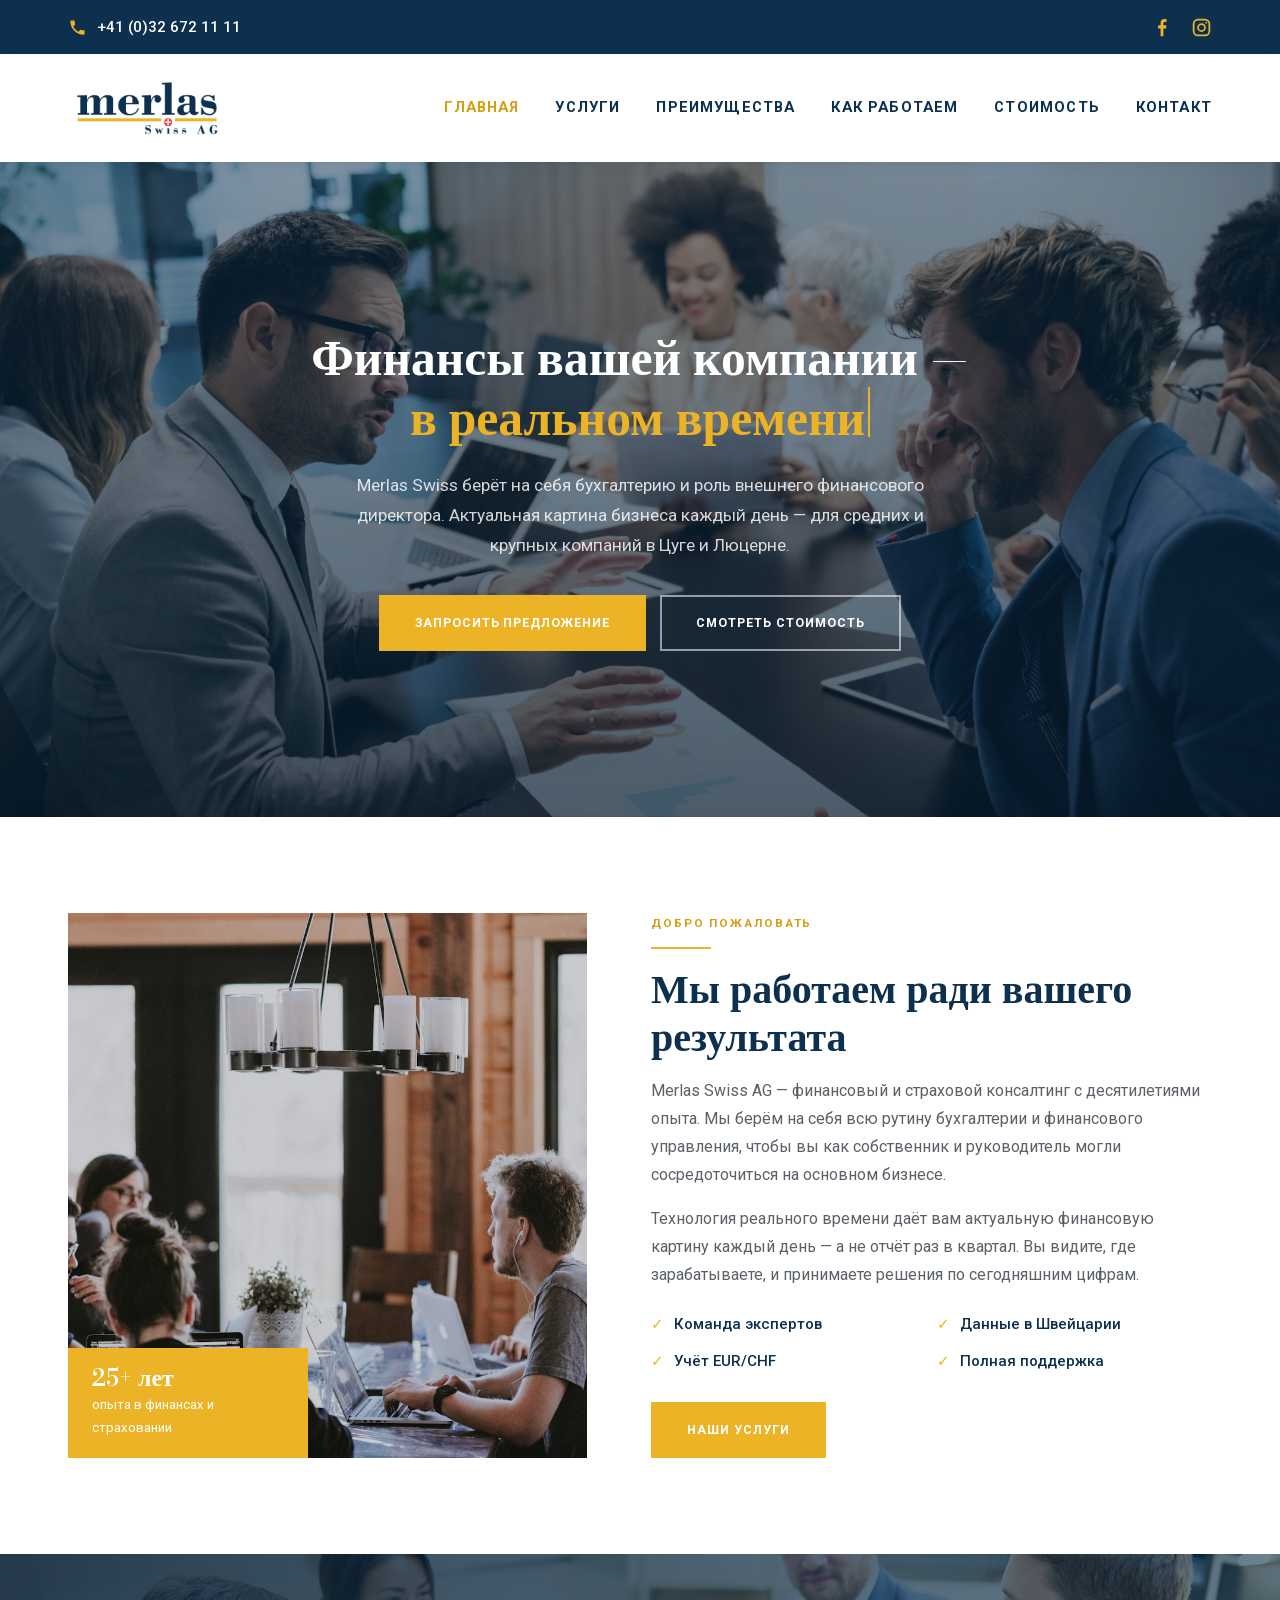
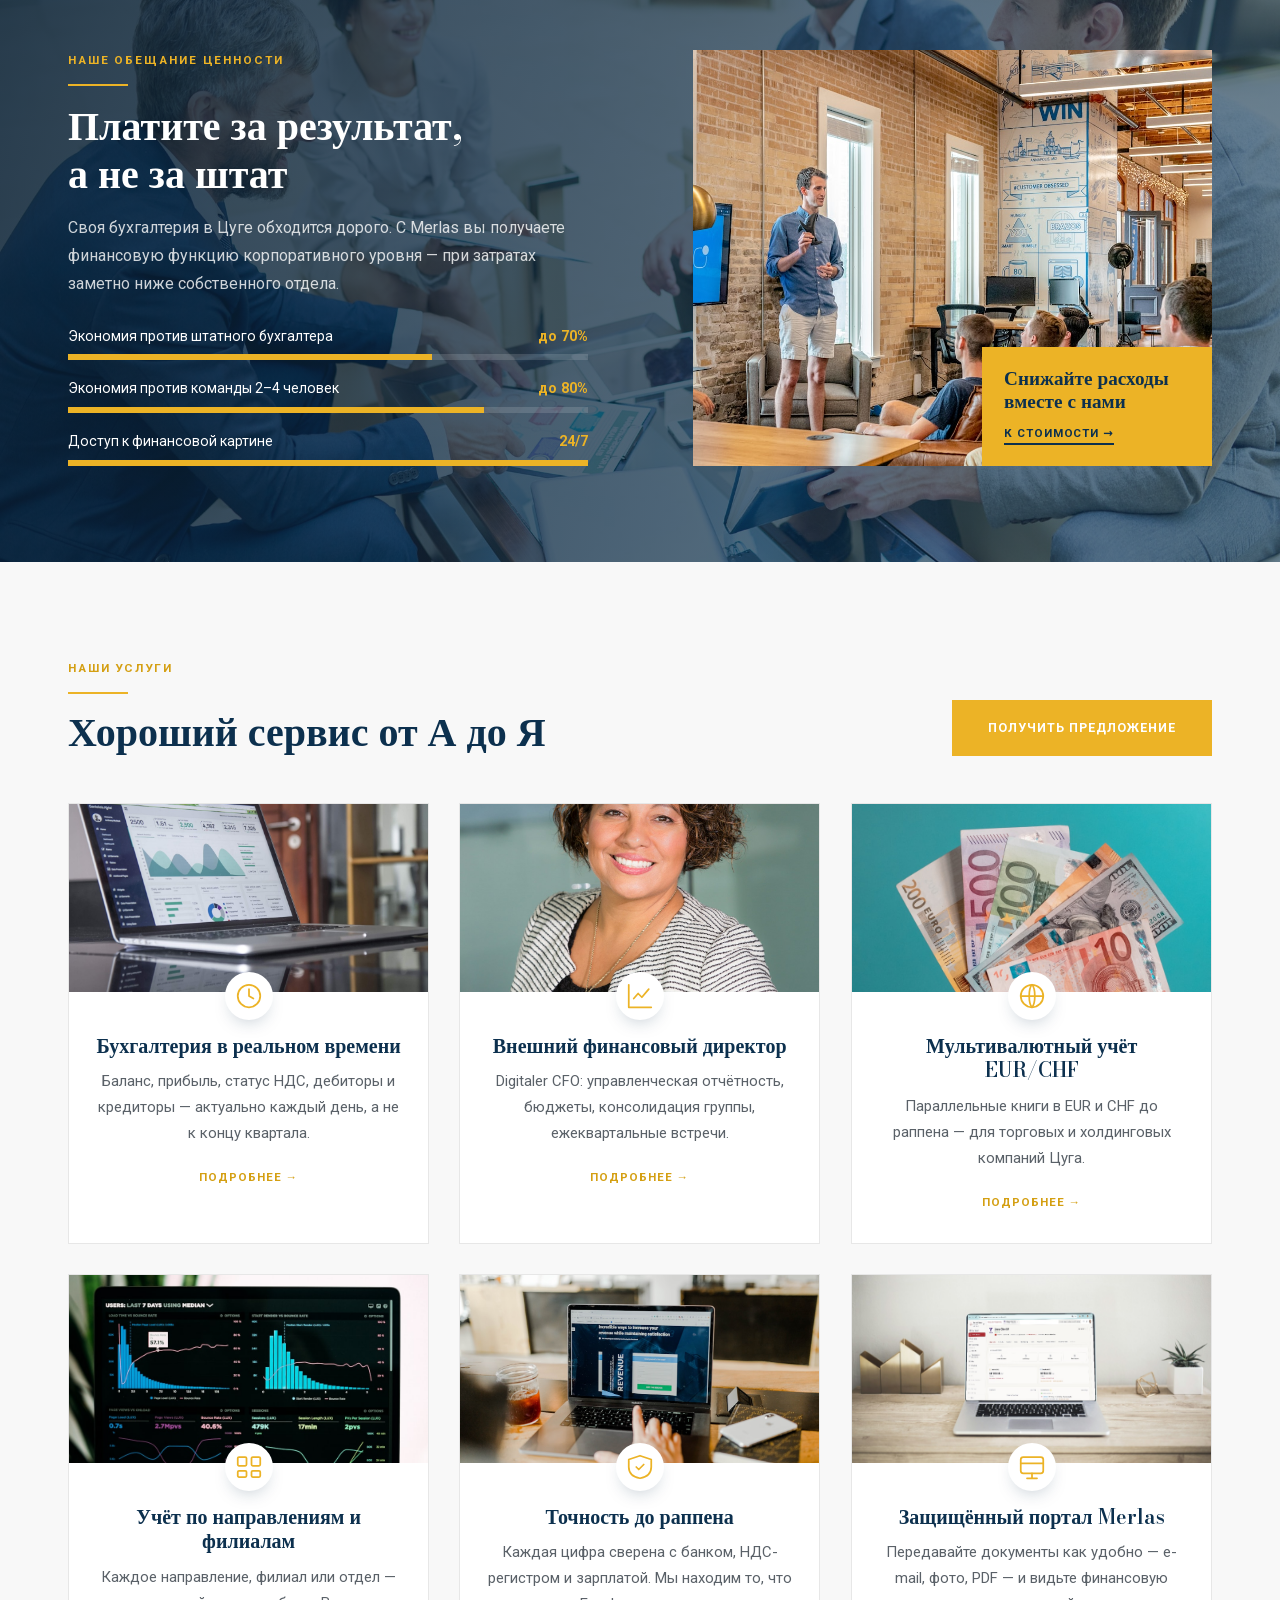
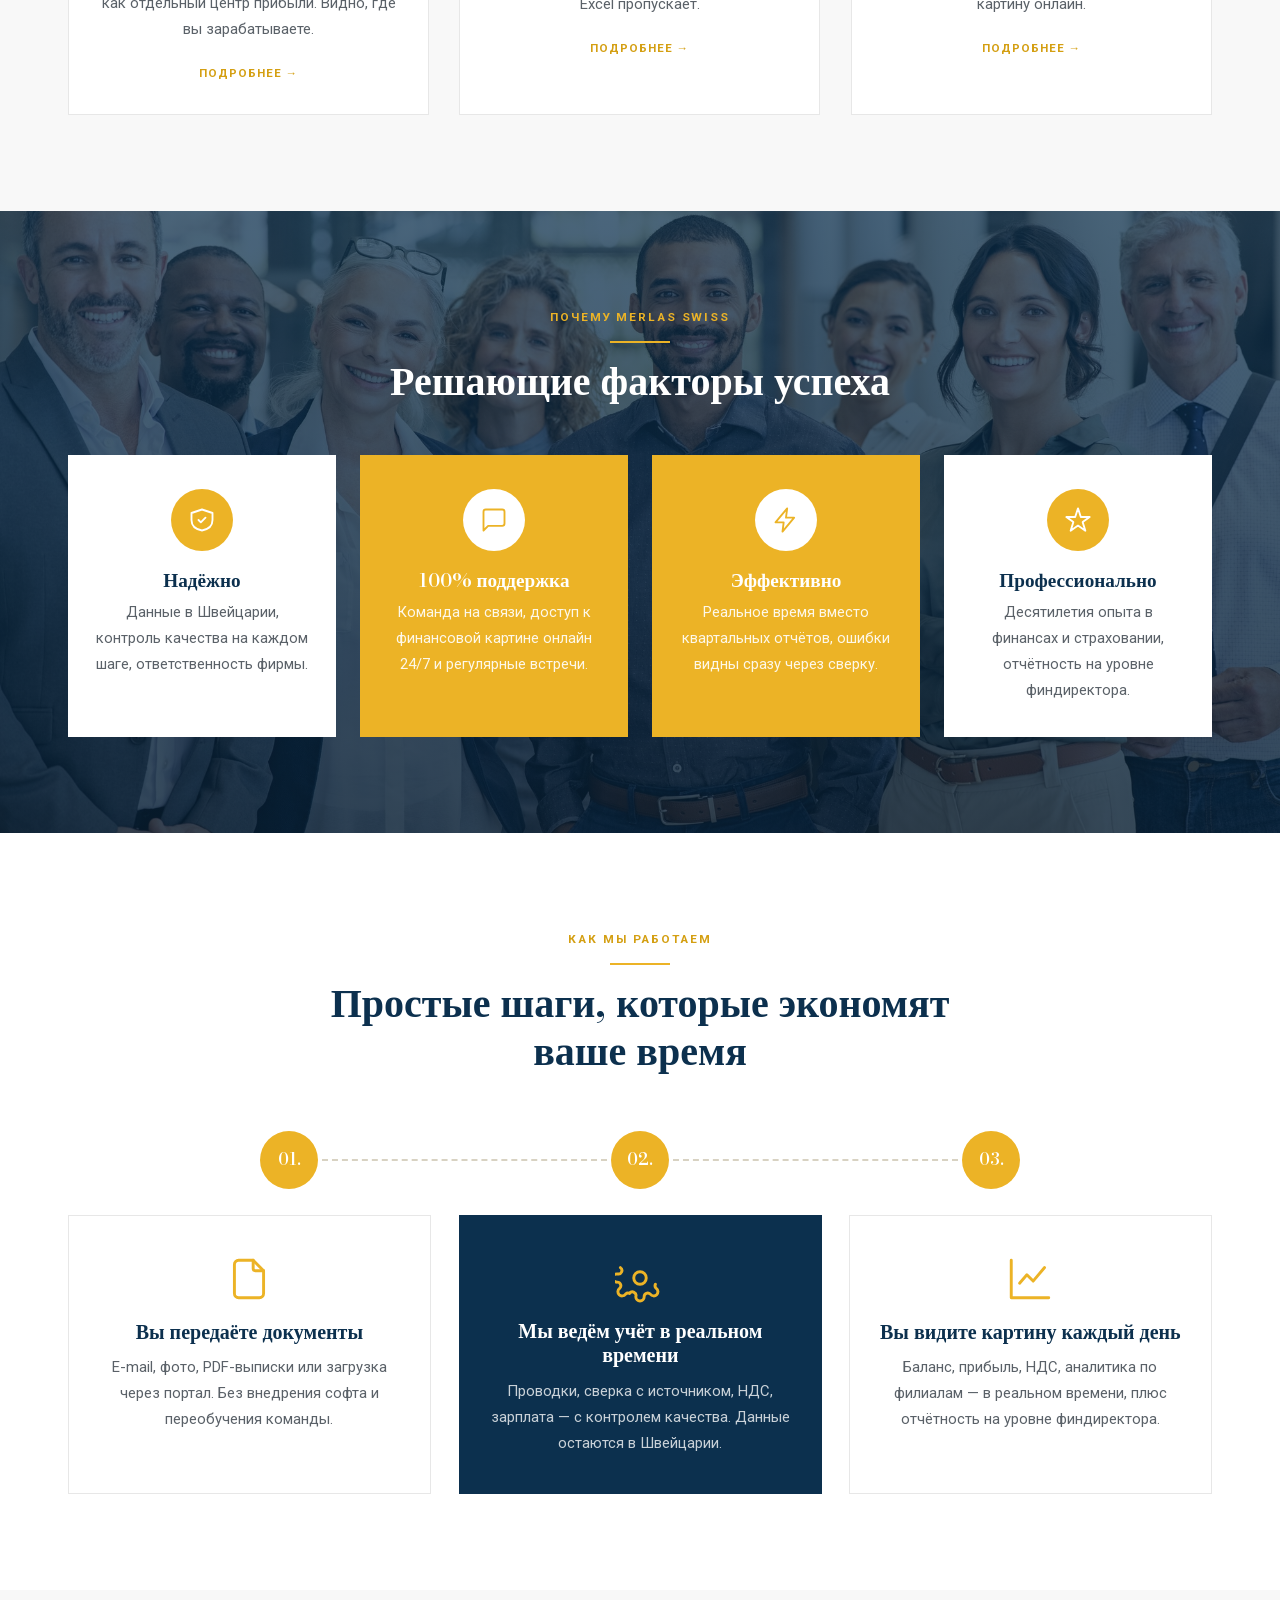
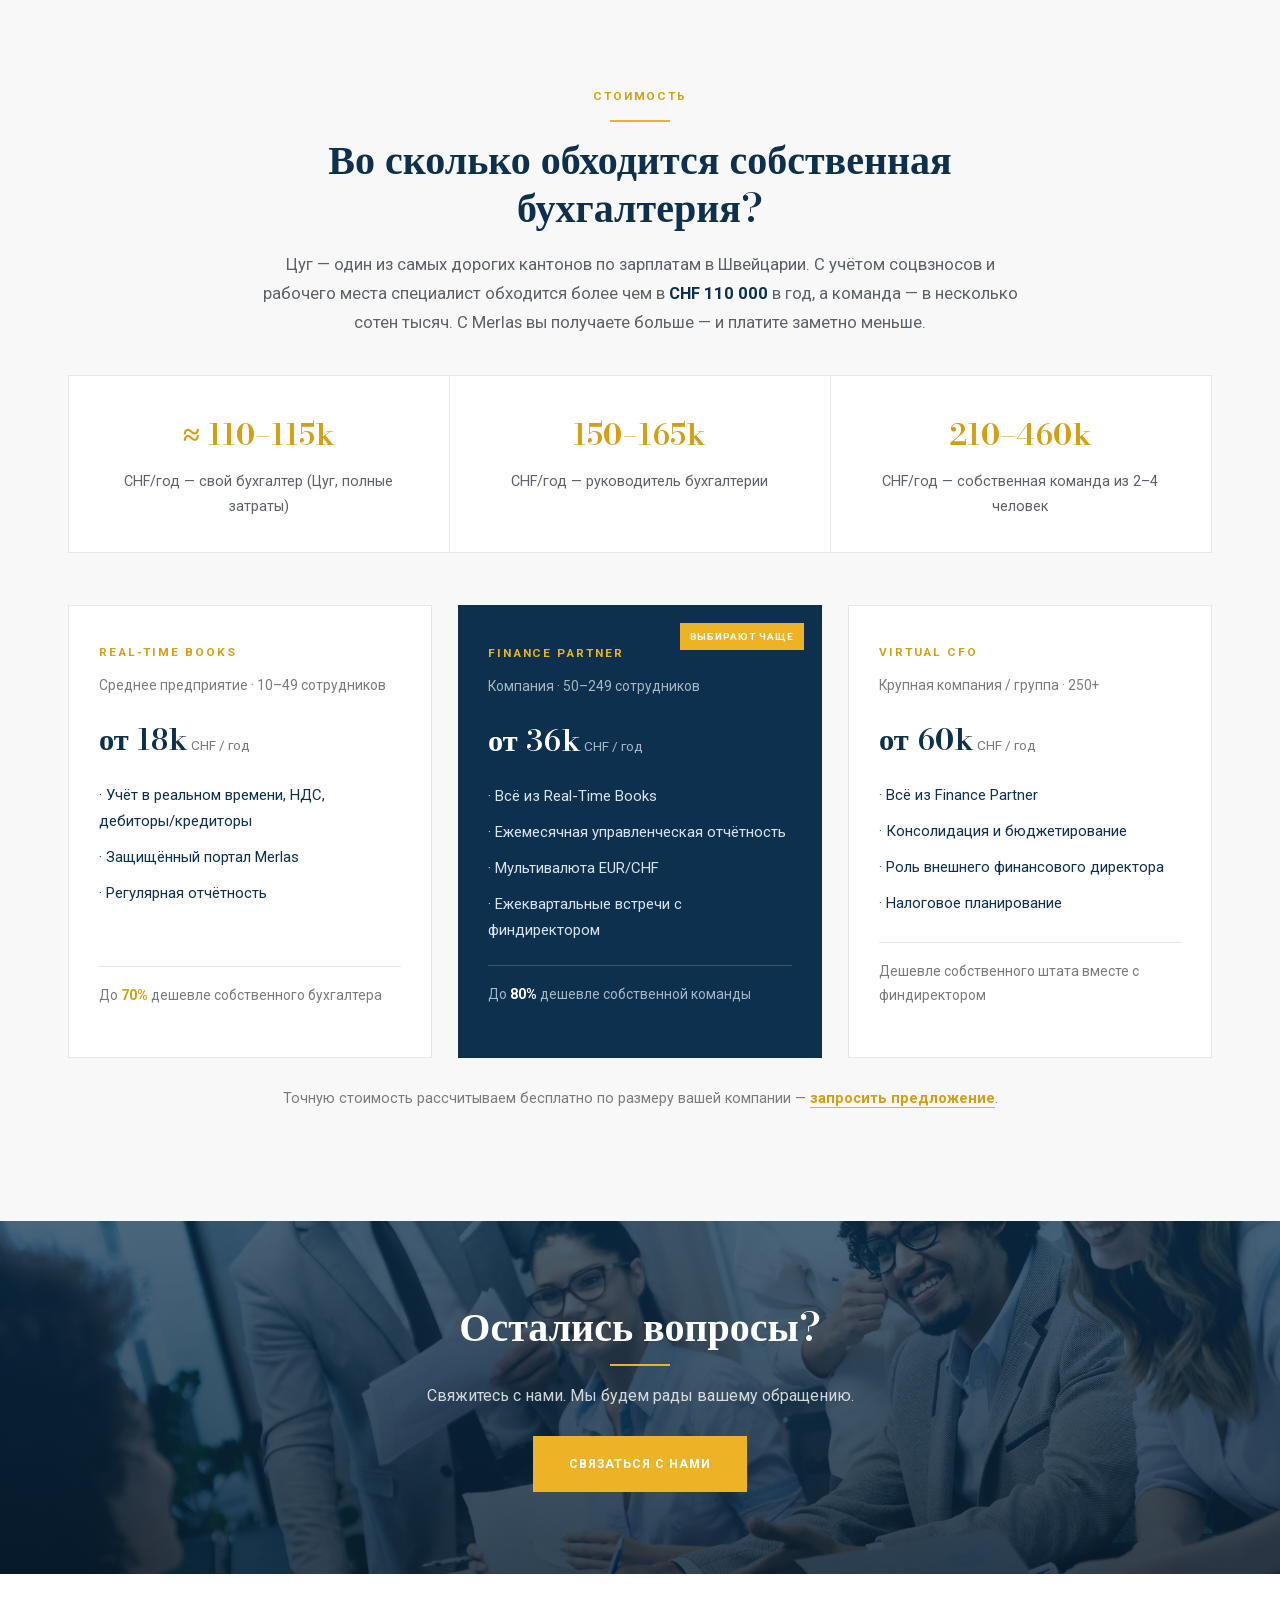
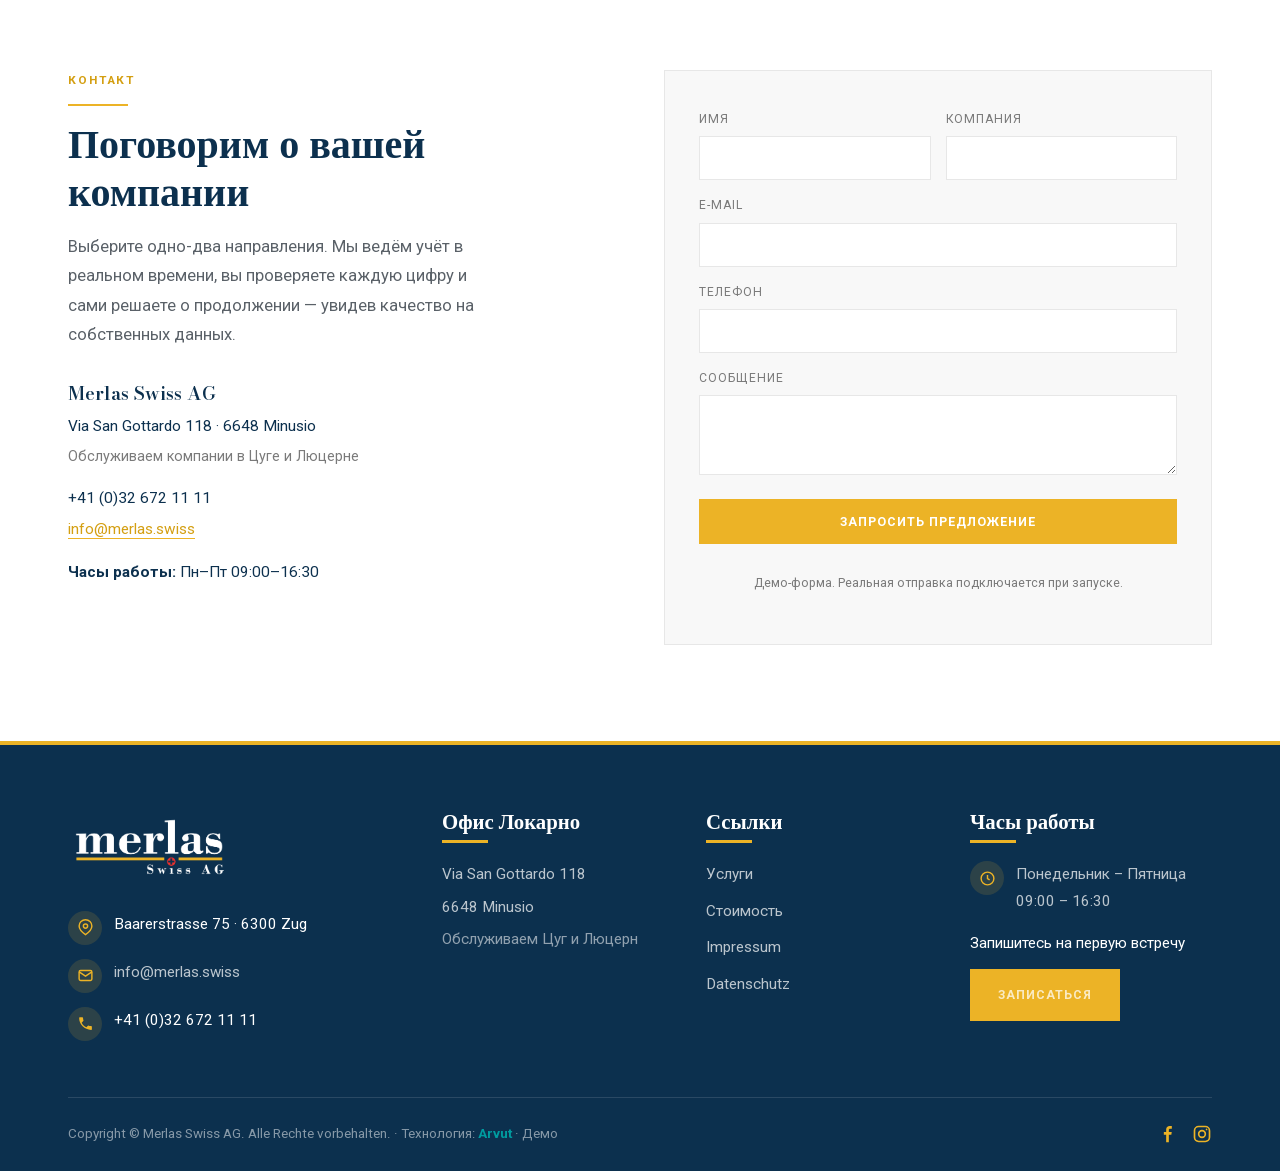
==== commit 1673a982: "Финдиректор — фото с полным лицом; защищённый портал — наш скрин вписан в экран ноутбука на столе (р" ====
--- a/index.html
+++ b/index.html
@@ -207,12 +207,12 @@
       <a href="#contact" class="btn reveal r">Получить предложение</a>
     </div>
     <div style="display:grid;grid-template-columns:repeat(auto-fit,minmax(300px,1fr));gap:30px;">
-      <div class="card reveal"><img class="svc-img" src="assets/img/s-buch.jpg?v=5" alt=""><div class="svc-body"><div class="svc-ic"><svg viewBox="0 0 24 24" fill="none" stroke="currentColor" stroke-width="1.4" stroke-linecap="round" stroke-linejoin="round"><circle cx="12" cy="12" r="9"/><path d="M12 6.5v5.5l3.5 2"/></svg></div><h3>Бухгалтерия в реальном времени</h3><p>Баланс, прибыль, статус НДС, дебиторы и кредиторы — актуально каждый день, а не к концу квартала.</p><a href="#contact" class="more">Подробнее →</a></div></div>
-      <div class="card reveal"><img class="svc-img" src="assets/img/s-cfo.jpg?v=5" alt=""><div class="svc-body"><div class="svc-ic"><svg viewBox="0 0 24 24" fill="none" stroke="currentColor" stroke-width="1.4" stroke-linecap="round" stroke-linejoin="round"><path d="M3 3v18h18"/><path d="M7 14l3.5-4 3 3 5.5-6.5"/></svg></div><h3>Внешний финансовый директор</h3><p>Digitaler CFO: управленческая отчётность, бюджеты, консолидация группы, ежеквартальные встречи.</p><a href="#contact" class="more">Подробнее →</a></div></div>
-      <div class="card reveal"><img class="svc-img" src="assets/img/s-eurchf.jpg?v=5" alt=""><div class="svc-body"><div class="svc-ic"><svg viewBox="0 0 24 24" fill="none" stroke="currentColor" stroke-width="1.4" stroke-linecap="round" stroke-linejoin="round"><circle cx="12" cy="12" r="9"/><path d="M3 12h18M12 3c3 3 3 15 0 18M12 3c-3 3-3 15 0 18"/></svg></div><h3>Мультивалютный учёт EUR/CHF</h3><p>Параллельные книги в EUR и CHF до раппена — для торговых и холдинговых компаний Цуга.</p><a href="#contact" class="more">Подробнее →</a></div></div>
-      <div class="card reveal"><img class="svc-img" src="assets/img/s-filial.jpg?v=5" alt=""><div class="svc-body"><div class="svc-ic"><svg viewBox="0 0 24 24" fill="none" stroke="currentColor" stroke-width="1.4" stroke-linecap="round" stroke-linejoin="round"><rect x="3" y="4" width="7" height="7" rx="1"/><rect x="14" y="4" width="7" height="7" rx="1"/><rect x="3" y="15" width="7" height="5" rx="1"/><rect x="14" y="15" width="7" height="5" rx="1"/></svg></div><h3>Учёт по направлениям и филиалам</h3><p>Каждое направление, филиал или отдел — как отдельный центр прибыли. Видно, где вы зарабатываете.</p><a href="#contact" class="more">Подробнее →</a></div></div>
-      <div class="card reveal"><img class="svc-img" src="assets/img/s-praez.jpg?v=5" alt=""><div class="svc-body"><div class="svc-ic"><svg viewBox="0 0 24 24" fill="none" stroke="currentColor" stroke-width="1.4" stroke-linecap="round" stroke-linejoin="round"><path d="M9 12l2 2 4-4"/><path d="M21 12c0 5-3.5 8-9 9-5.5-1-9-4-9-9V6l9-3 9 3z"/></svg></div><h3>Точность до раппена</h3><p>Каждая цифра сверена с банком, НДС-регистром и зарплатой. Мы находим то, что Excel пропускает.</p><a href="#contact" class="more">Подробнее →</a></div></div>
-      <div class="card reveal"><img class="svc-img" src="assets/img/s-portal.jpg?v=5" alt=""><div class="svc-body"><div class="svc-ic"><svg viewBox="0 0 24 24" fill="none" stroke="currentColor" stroke-width="1.4" stroke-linecap="round" stroke-linejoin="round"><rect x="3" y="4" width="18" height="13" rx="2"/><path d="M3 9h18M8 21h8M12 17v4"/></svg></div><h3>Защищённый портал Merlas</h3><p>Передавайте документы как удобно — e-mail, фото, PDF — и видьте финансовую картину онлайн.</p><a href="#contact" class="more">Подробнее →</a></div></div>
+      <div class="card reveal"><img class="svc-img" src="assets/img/s-buch.jpg?v=6" alt=""><div class="svc-body"><div class="svc-ic"><svg viewBox="0 0 24 24" fill="none" stroke="currentColor" stroke-width="1.4" stroke-linecap="round" stroke-linejoin="round"><circle cx="12" cy="12" r="9"/><path d="M12 6.5v5.5l3.5 2"/></svg></div><h3>Бухгалтерия в реальном времени</h3><p>Баланс, прибыль, статус НДС, дебиторы и кредиторы — актуально каждый день, а не к концу квартала.</p><a href="#contact" class="more">Подробнее →</a></div></div>
+      <div class="card reveal"><img class="svc-img" src="assets/img/s-cfo.jpg?v=6" alt=""><div class="svc-body"><div class="svc-ic"><svg viewBox="0 0 24 24" fill="none" stroke="currentColor" stroke-width="1.4" stroke-linecap="round" stroke-linejoin="round"><path d="M3 3v18h18"/><path d="M7 14l3.5-4 3 3 5.5-6.5"/></svg></div><h3>Внешний финансовый директор</h3><p>Digitaler CFO: управленческая отчётность, бюджеты, консолидация группы, ежеквартальные встречи.</p><a href="#contact" class="more">Подробнее →</a></div></div>
+      <div class="card reveal"><img class="svc-img" src="assets/img/s-eurchf.jpg?v=6" alt=""><div class="svc-body"><div class="svc-ic"><svg viewBox="0 0 24 24" fill="none" stroke="currentColor" stroke-width="1.4" stroke-linecap="round" stroke-linejoin="round"><circle cx="12" cy="12" r="9"/><path d="M3 12h18M12 3c3 3 3 15 0 18M12 3c-3 3-3 15 0 18"/></svg></div><h3>Мультивалютный учёт EUR/CHF</h3><p>Параллельные книги в EUR и CHF до раппена — для торговых и холдинговых компаний Цуга.</p><a href="#contact" class="more">Подробнее →</a></div></div>
+      <div class="card reveal"><img class="svc-img" src="assets/img/s-filial.jpg?v=6" alt=""><div class="svc-body"><div class="svc-ic"><svg viewBox="0 0 24 24" fill="none" stroke="currentColor" stroke-width="1.4" stroke-linecap="round" stroke-linejoin="round"><rect x="3" y="4" width="7" height="7" rx="1"/><rect x="14" y="4" width="7" height="7" rx="1"/><rect x="3" y="15" width="7" height="5" rx="1"/><rect x="14" y="15" width="7" height="5" rx="1"/></svg></div><h3>Учёт по направлениям и филиалам</h3><p>Каждое направление, филиал или отдел — как отдельный центр прибыли. Видно, где вы зарабатываете.</p><a href="#contact" class="more">Подробнее →</a></div></div>
+      <div class="card reveal"><img class="svc-img" src="assets/img/s-praez.jpg?v=6" alt=""><div class="svc-body"><div class="svc-ic"><svg viewBox="0 0 24 24" fill="none" stroke="currentColor" stroke-width="1.4" stroke-linecap="round" stroke-linejoin="round"><path d="M9 12l2 2 4-4"/><path d="M21 12c0 5-3.5 8-9 9-5.5-1-9-4-9-9V6l9-3 9 3z"/></svg></div><h3>Точность до раппена</h3><p>Каждая цифра сверена с банком, НДС-регистром и зарплатой. Мы находим то, что Excel пропускает.</p><a href="#contact" class="more">Подробнее →</a></div></div>
+      <div class="card reveal"><img class="svc-img" src="assets/img/s-portal.jpg?v=6" alt=""><div class="svc-body"><div class="svc-ic"><svg viewBox="0 0 24 24" fill="none" stroke="currentColor" stroke-width="1.4" stroke-linecap="round" stroke-linejoin="round"><rect x="3" y="4" width="18" height="13" rx="2"/><path d="M3 9h18M8 21h8M12 17v4"/></svg></div><h3>Защищённый портал Merlas</h3><p>Передавайте документы как удобно — e-mail, фото, PDF — и видьте финансовую картину онлайн.</p><a href="#contact" class="more">Подробнее →</a></div></div>
     </div>
   </div>
 </section>
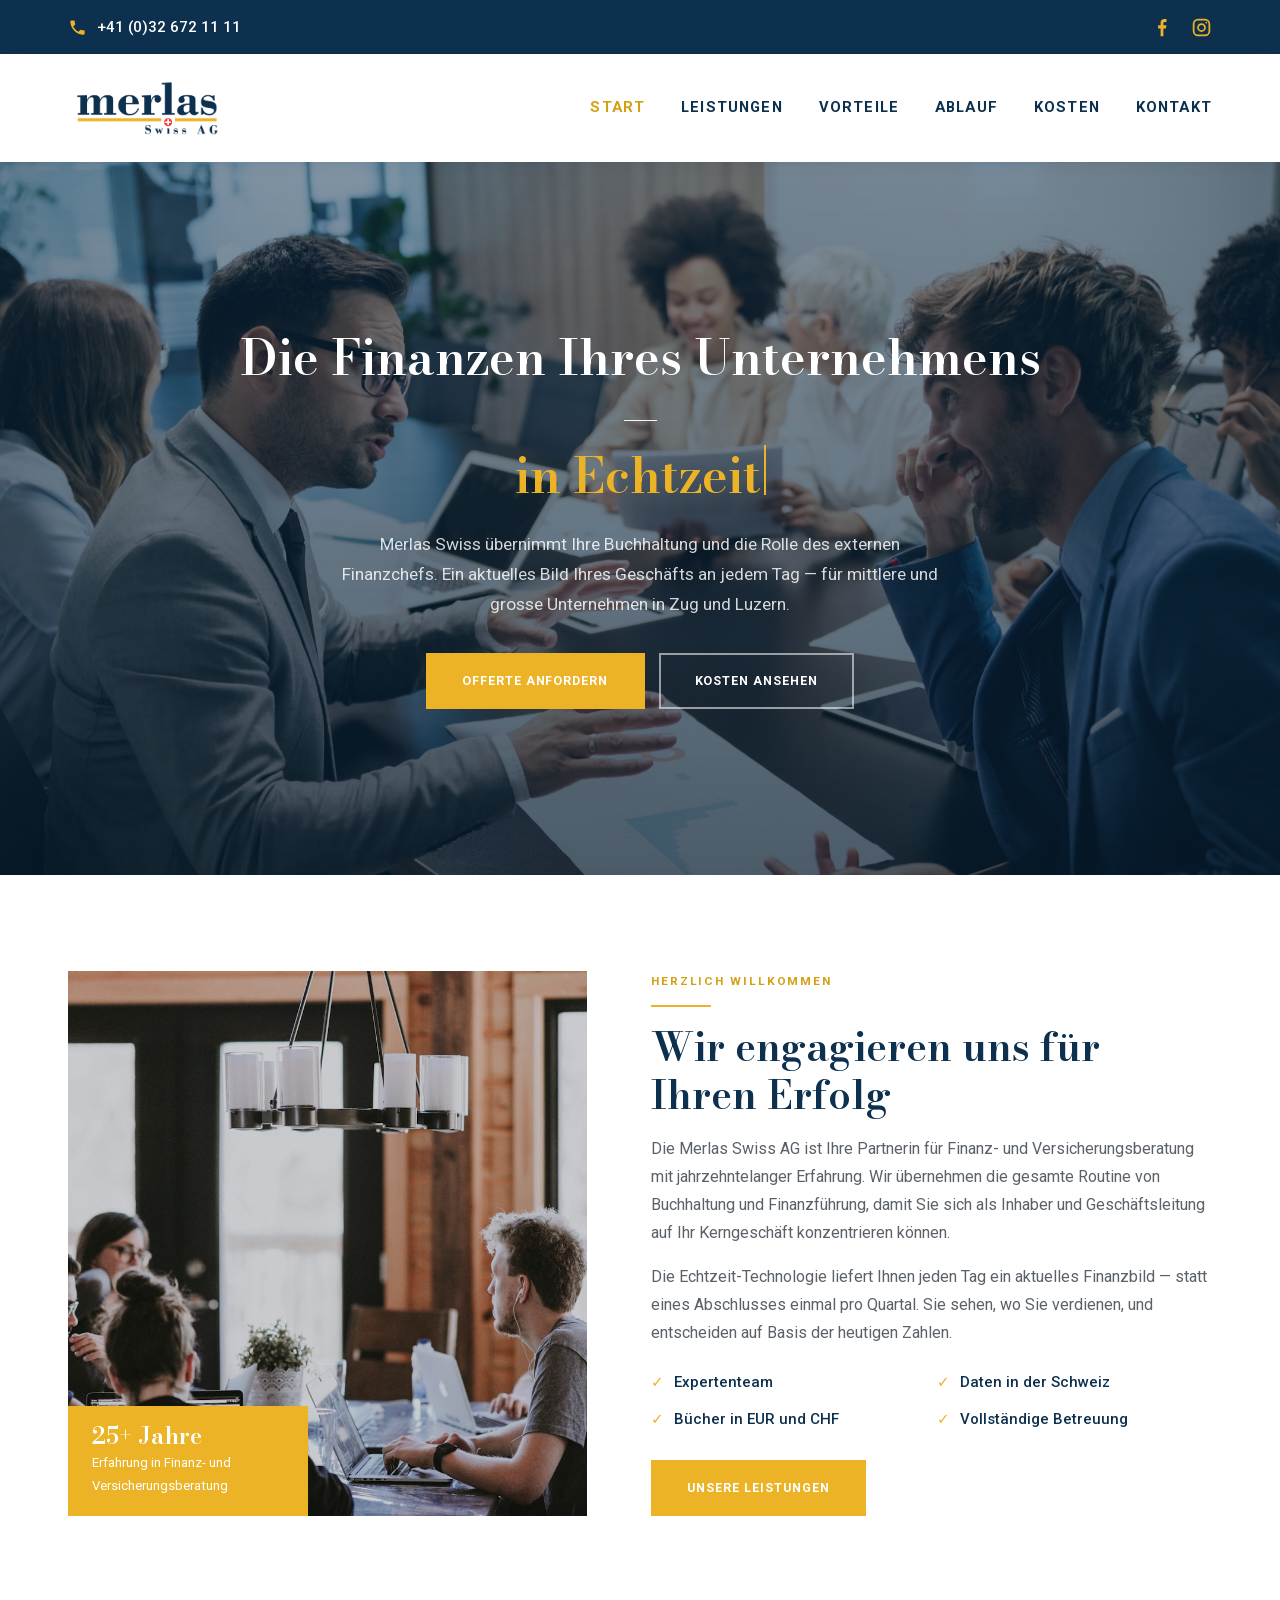
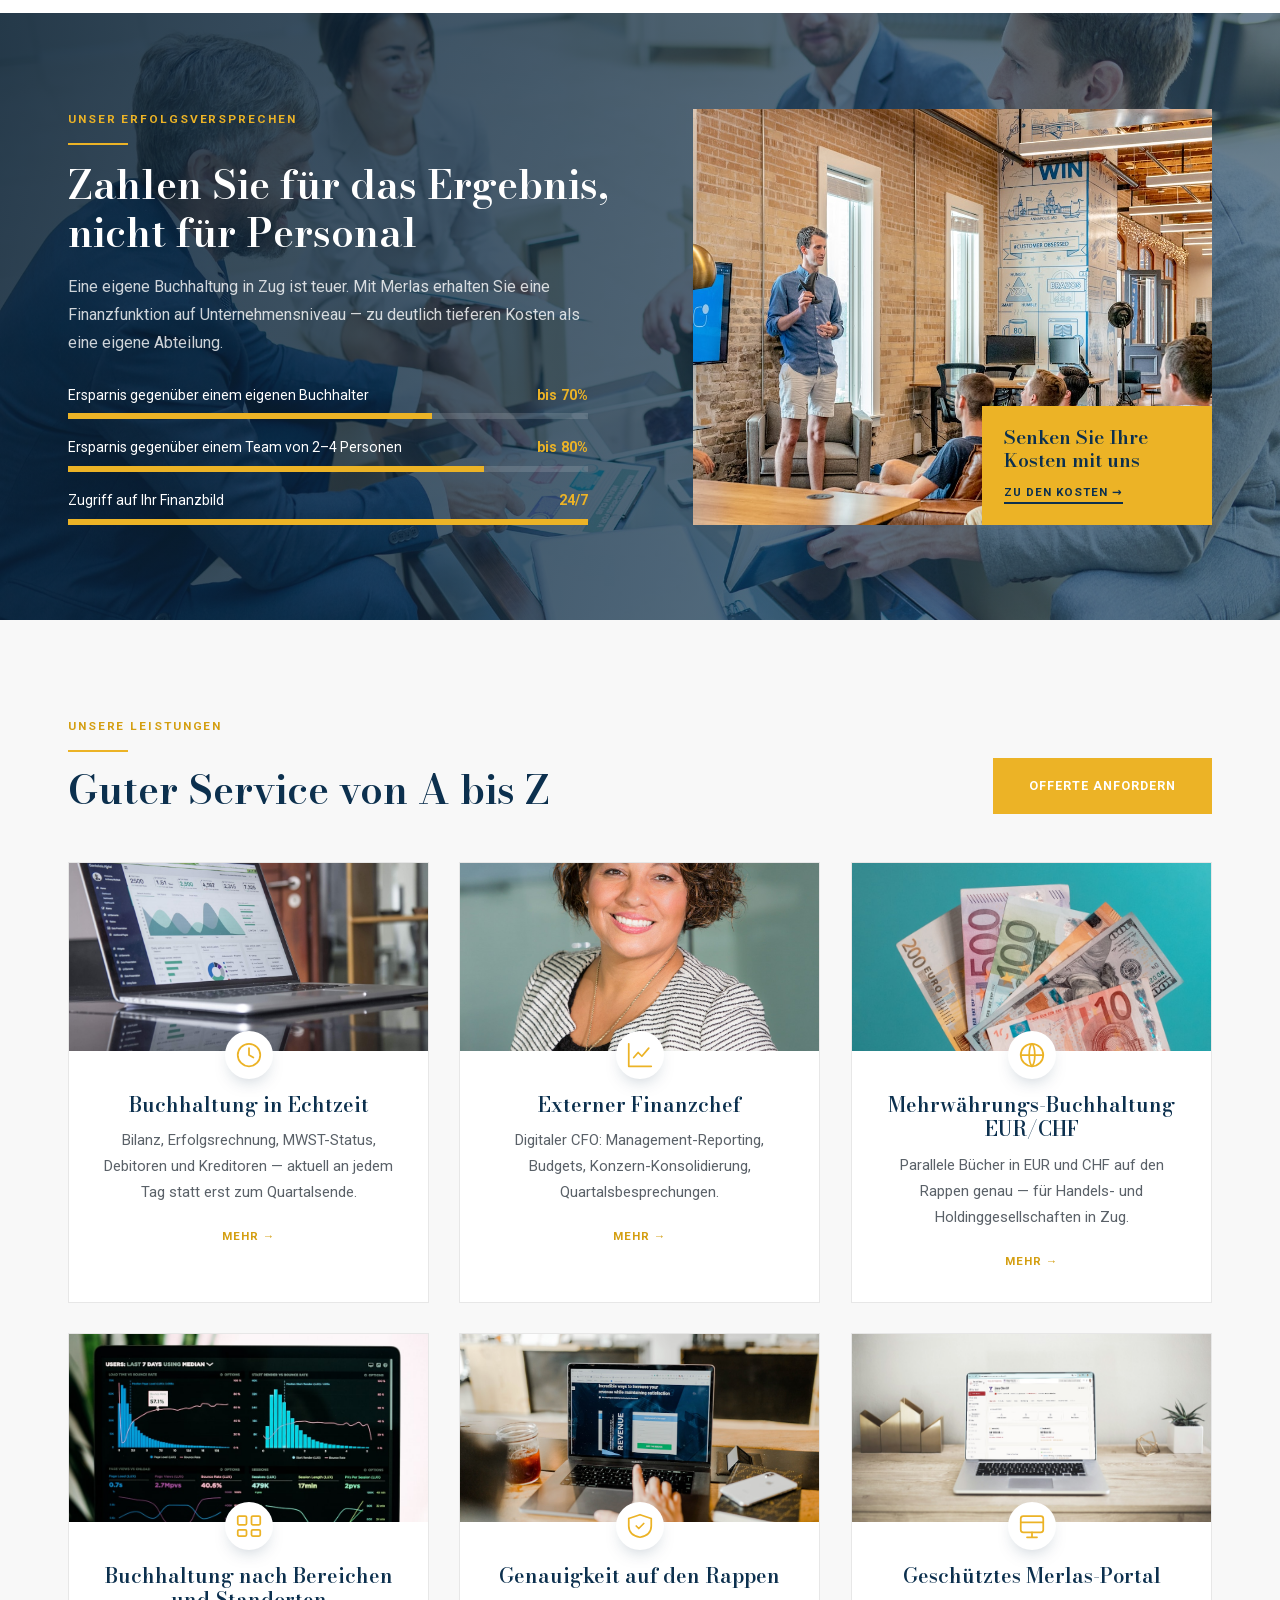
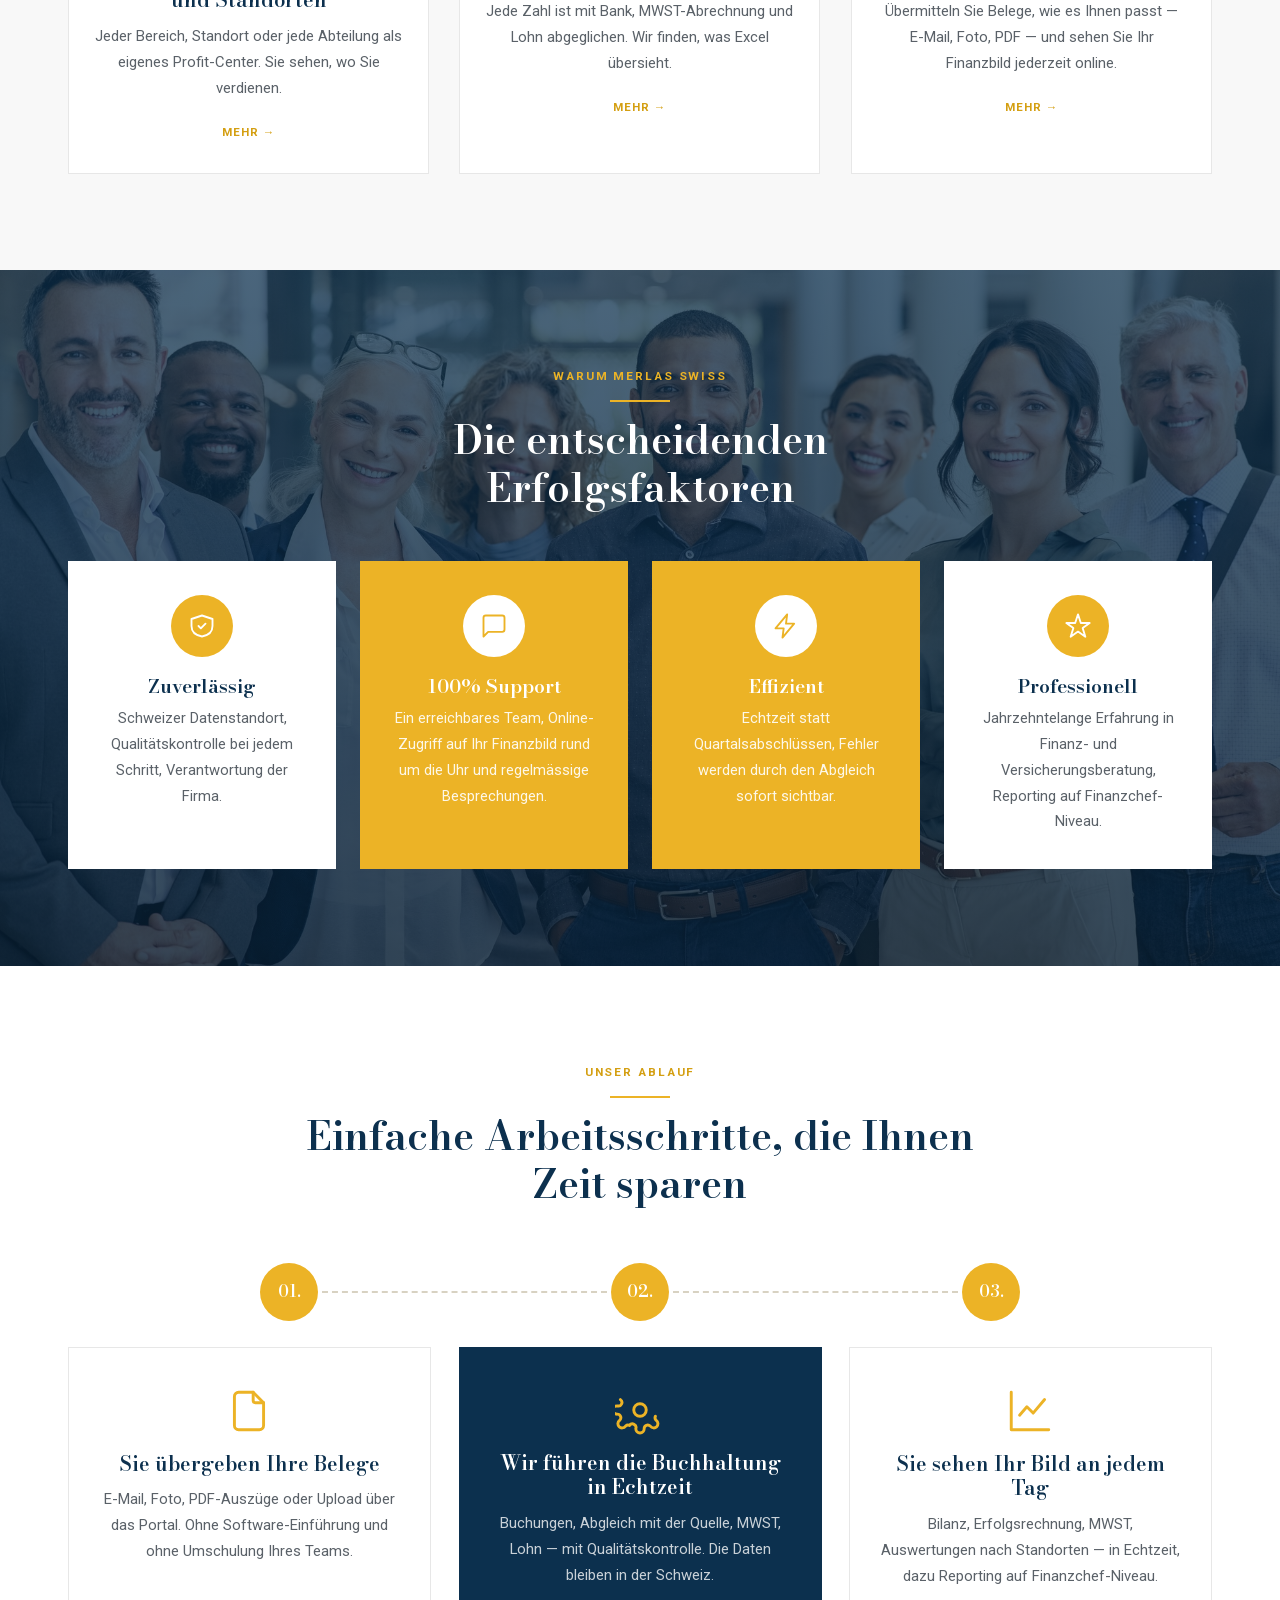
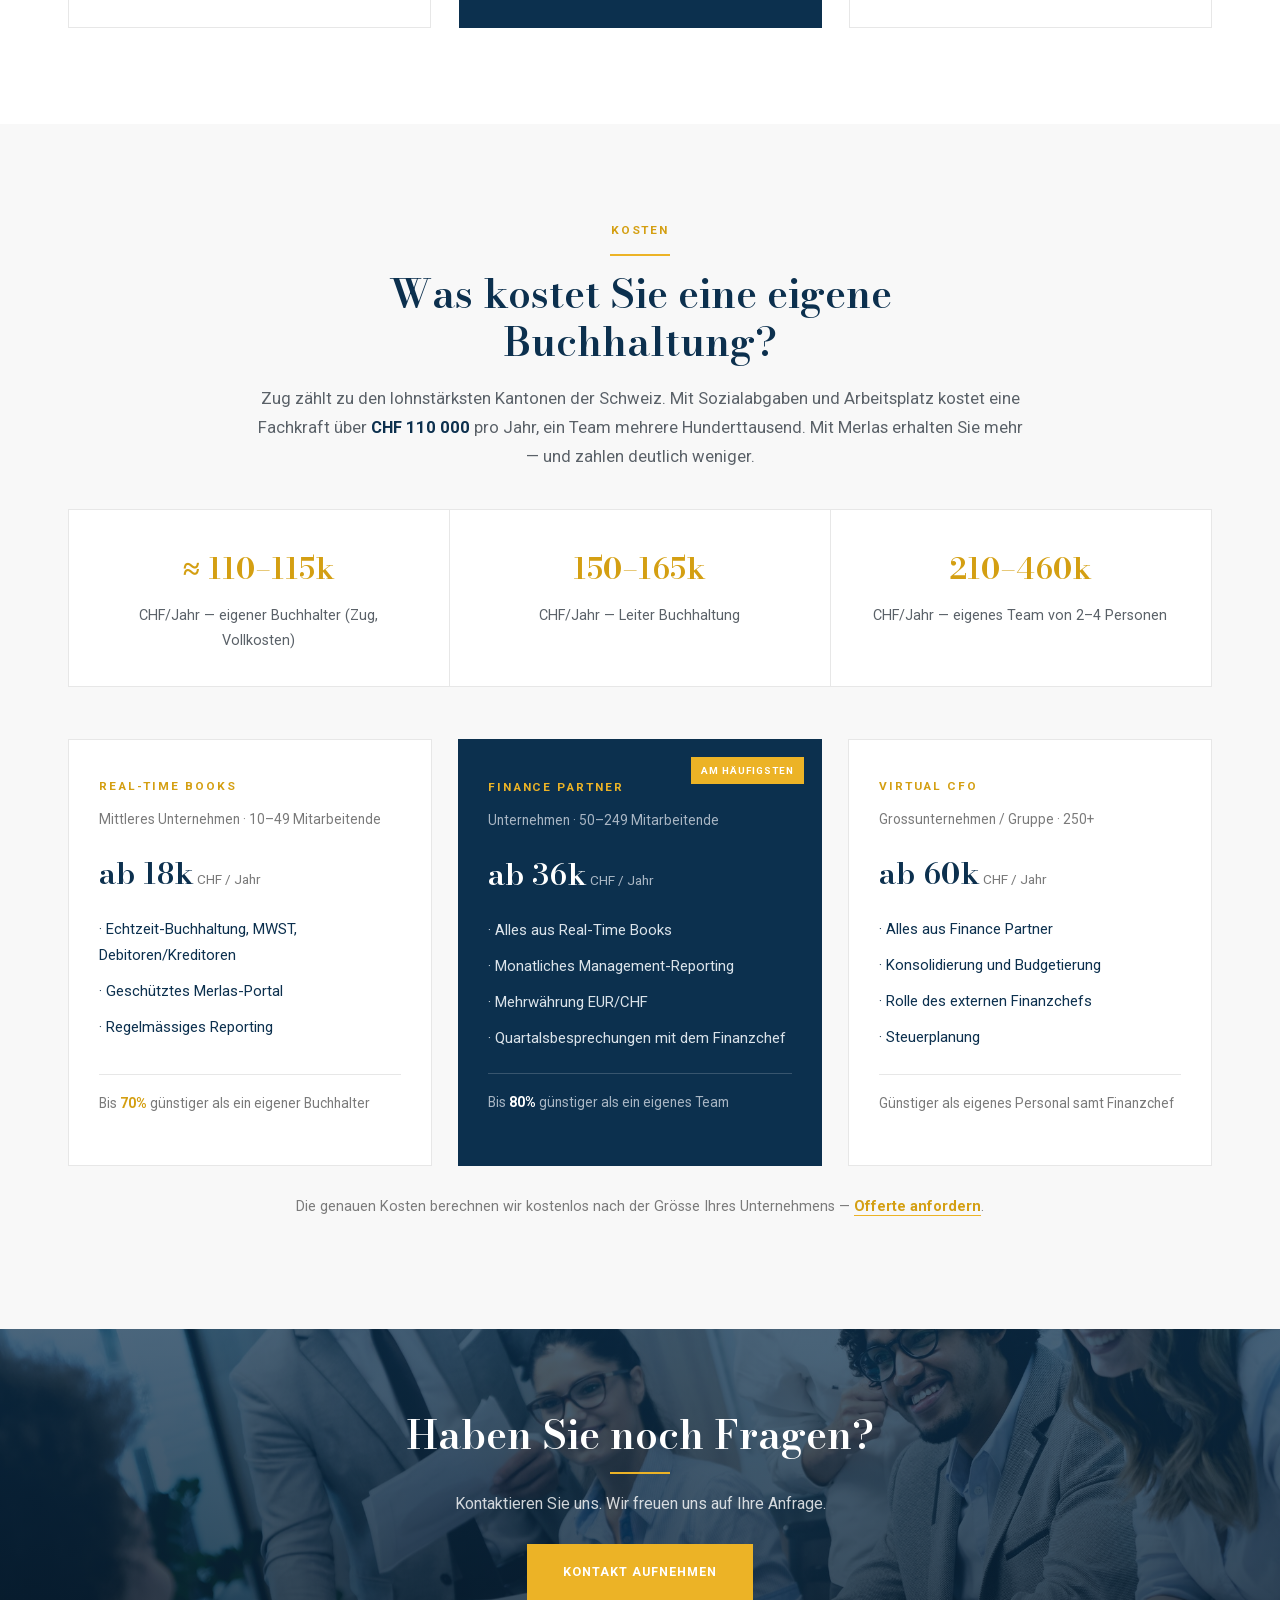
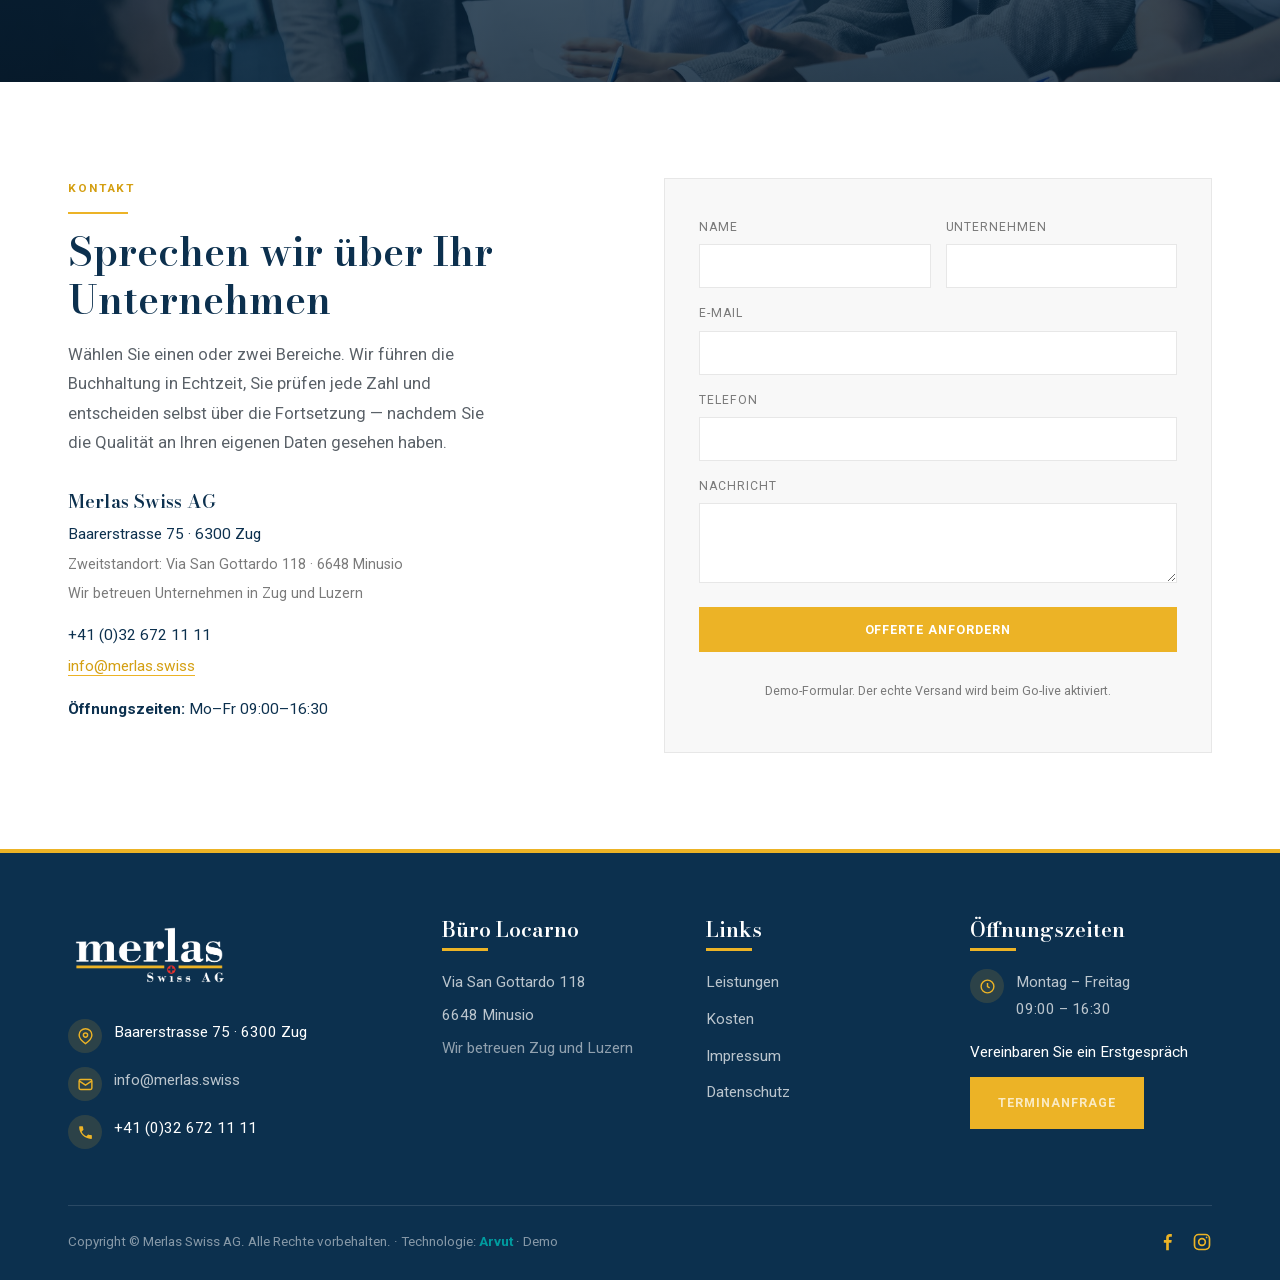
==== commit 07386eea: "По ревью швейцарца: контактный адрес Цуга (Baarerstrasse 75) первым, Minusio — вторым офисом; космет" ====
--- a/index.html
+++ b/index.html
@@ -1,10 +1,10 @@
 <!DOCTYPE html>
-<html lang="ru">
+<html lang="de">
 <head>
 <meta charset="UTF-8">
 <meta name="viewport" content="width=device-width, initial-scale=1.0">
-<title>Merlas Swiss AG — бухгалтерия в реальном времени для компаний Цуга и Люцерна</title>
-<meta name="description" content="Merlas Swiss AG берёт на себя бухгалтерию и роль внешнего финансового директора для средних и крупных компаний в Цуге и Люцерне. Актуальные цифры каждый день — дешевле собственного отдела.">
+<title>Merlas Swiss AG — Echtzeit-Buchhaltung für Unternehmen in Zug und Luzern</title>
+<meta name="description" content="Die Merlas Swiss AG übernimmt Buchhaltung und die Rolle des externen Finanzchefs für mittlere und grosse Unternehmen in Zug und Luzern. Aktuelle Zahlen an jedem Tag — günstiger als eine eigene Abteilung.">
 <style>
 @import url('assets/fonts/merlas-fonts.css');
 :root{
@@ -105,29 +105,29 @@
 <header class="main" id="top">
   <div class="wrap">
     <a href="#top" aria-label="Merlas Swiss AG"><img class="logo" src="assets/img/logo-merlas-dark.png?v=3" alt="Merlas Swiss AG"></a>
-    <button id="burger" aria-label="Меню"><svg width="28" height="28" viewBox="0 0 24 24" fill="none" stroke="currentColor" stroke-width="2"><path d="M3 6h18M3 12h18M3 18h18"/></svg></button>
+    <button id="burger" aria-label="Menü"><svg width="28" height="28" viewBox="0 0 24 24" fill="none" stroke="currentColor" stroke-width="2"><path d="M3 6h18M3 12h18M3 18h18"/></svg></button>
     <nav class="menu" id="menu">
-      <a href="#top" class="active">Главная</a>
-      <a href="#uslugi">Услуги</a>
-      <a href="#faktory">Преимущества</a>
-      <a href="#workflow">Как работаем</a>
-      <a href="#stoimost">Стоимость</a>
-      <a href="#contact">Контакт</a>
+      <a href="#top" class="active">Start</a>
+      <a href="#uslugi">Leistungen</a>
+      <a href="#faktory">Vorteile</a>
+      <a href="#workflow">Ablauf</a>
+      <a href="#stoimost">Kosten</a>
+      <a href="#contact">Kontakt</a>
     </nav>
   </div>
 </header>
 
 <!-- ===== HERO (сплошной navy, по центру) ===== -->
 <section class="hero">
-  <img class="bg" src="assets/img/hero-bg.jpg?v=4" alt="Команда Merlas Swiss">
+  <img class="bg" src="assets/img/hero-bg.jpg?v=4" alt="Team von Merlas Swiss">
   <div class="deco"></div>
   <div class="wrap">
     <div class="inner anim-up">
-      <h1>Финансы вашей компании —<br><span class="g" id="typed">в реальном времени</span><span class="caret"></span></h1>
-      <p class="sub">Merlas Swiss берёт на себя бухгалтерию и роль внешнего финансового директора. Актуальная картина бизнеса каждый день — для средних и крупных компаний в Цуге и Люцерне.</p>
+      <h1>Die Finanzen Ihres Unternehmens —<br><span class="g" id="typed">in Echtzeit</span><span class="caret"></span></h1>
+      <p class="sub">Merlas Swiss übernimmt Ihre Buchhaltung und die Rolle des externen Finanzchefs. Ein aktuelles Bild Ihres Geschäfts an jedem Tag — für mittlere und grosse Unternehmen in Zug und Luzern.</p>
       <div style="display:flex;gap:14px;justify-content:center;flex-wrap:wrap;">
-        <a href="#contact" class="btn">Запросить предложение</a>
-        <a href="#stoimost" class="btn btn-out">Смотреть стоимость</a>
+        <a href="#contact" class="btn">Offerte anfordern</a>
+        <a href="#stoimost" class="btn btn-out">Kosten ansehen</a>
       </div>
     </div>
   </div>
@@ -137,25 +137,25 @@
 <section class="pad" style="background:#fff;">
   <div class="wrap two-col" style="display:grid;grid-template-columns:1fr 1.08fr;gap:clamp(34px,5vw,64px);align-items:stretch;">
     <div class="reveal l" style="position:relative;min-height:100%;">
-      <img src="assets/img/team.jpg?v=4" alt="Команда Merlas Swiss" style="width:100%;height:100%;min-height:380px;object-fit:cover;display:block;">
+      <img src="assets/img/team.jpg?v=4" alt="Team von Merlas Swiss" style="width:100%;height:100%;min-height:380px;object-fit:cover;display:block;">
       <div style="position:absolute;left:0;bottom:0;background:var(--gold);color:#fff;padding:18px 24px;max-width:240px;">
-        <div style="font-family:'Bodoni Moda',serif;font-size:1.5rem;font-weight:600;line-height:1;">25+ лет</div>
-        <div style="font-size:.82rem;margin-top:4px;">опыта в финансах и страховании</div>
+        <div style="font-family:'Bodoni Moda',serif;font-size:1.5rem;font-weight:600;line-height:1;">25+ Jahre</div>
+        <div style="font-size:.82rem;margin-top:4px;">Erfahrung in Finanz- und Versicherungsberatung</div>
       </div>
     </div>
     <div class="reveal r">
-      <p class="kicker">Добро пожаловать</p>
+      <p class="kicker">Herzlich willkommen</p>
       <div class="sep"></div>
-      <h2 class="h-sec" style="margin:16px 0 16px;">Мы работаем ради вашего результата</h2>
-      <p style="margin-bottom:15px;">Merlas Swiss AG — финансовый и страховой консалтинг с десятилетиями опыта. Мы берём на себя всю рутину бухгалтерии и финансового управления, чтобы вы как собственник и руководитель могли сосредоточиться на основном бизнесе.</p>
-      <p style="margin-bottom:22px;">Технология реального времени даёт вам актуальную финансовую картину каждый день — а не отчёт раз в квартал. Вы видите, где зарабатываете, и принимаете решения по сегодняшним цифрам.</p>
+      <h2 class="h-sec" style="margin:16px 0 16px;">Wir engagieren uns für Ihren Erfolg</h2>
+      <p style="margin-bottom:15px;">Die Merlas Swiss AG ist Ihre Partnerin für Finanz- und Versicherungsberatung mit jahrzehntelanger Erfahrung. Wir übernehmen die gesamte Routine von Buchhaltung und Finanzführung, damit Sie sich als Inhaber und Geschäftsleitung auf Ihr Kerngeschäft konzentrieren können.</p>
+      <p style="margin-bottom:22px;">Die Echtzeit-Technologie liefert Ihnen jeden Tag ein aktuelles Finanzbild — statt eines Abschlusses einmal pro Quartal. Sie sehen, wo Sie verdienen, und entscheiden auf Basis der heutigen Zahlen.</p>
       <ul style="list-style:none;padding:0;margin:0 0 28px;display:grid;grid-template-columns:1fr 1fr;gap:11px;">
-        <li style="display:flex;gap:10px;align-items:center;font-size:.94rem;color:var(--navy);font-weight:500;"><span style="color:var(--gold);font-weight:700;">✓</span>Команда экспертов</li>
-        <li style="display:flex;gap:10px;align-items:center;font-size:.94rem;color:var(--navy);font-weight:500;"><span style="color:var(--gold);font-weight:700;">✓</span>Данные в Швейцарии</li>
-        <li style="display:flex;gap:10px;align-items:center;font-size:.94rem;color:var(--navy);font-weight:500;"><span style="color:var(--gold);font-weight:700;">✓</span>Учёт EUR/CHF</li>
-        <li style="display:flex;gap:10px;align-items:center;font-size:.94rem;color:var(--navy);font-weight:500;"><span style="color:var(--gold);font-weight:700;">✓</span>Полная поддержка</li>
+        <li style="display:flex;gap:10px;align-items:center;font-size:.94rem;color:var(--navy);font-weight:500;"><span style="color:var(--gold);font-weight:700;">✓</span>Expertenteam</li>
+        <li style="display:flex;gap:10px;align-items:center;font-size:.94rem;color:var(--navy);font-weight:500;"><span style="color:var(--gold);font-weight:700;">✓</span>Daten in der Schweiz</li>
+        <li style="display:flex;gap:10px;align-items:center;font-size:.94rem;color:var(--navy);font-weight:500;"><span style="color:var(--gold);font-weight:700;">✓</span>Bücher in EUR und CHF</li>
+        <li style="display:flex;gap:10px;align-items:center;font-size:.94rem;color:var(--navy);font-weight:500;"><span style="color:var(--gold);font-weight:700;">✓</span>Vollständige Betreuung</li>
       </ul>
-      <a href="#uslugi" class="btn">Наши услуги</a>
+      <a href="#uslugi" class="btn">Unsere Leistungen</a>
     </div>
   </div>
 </section>
@@ -166,30 +166,30 @@
   <div style="position:absolute;inset:0;background:linear-gradient(100deg,rgba(8,31,51,.86) 0%,rgba(12,48,78,.58) 100%);"></div>
   <div class="wrap two-col" style="position:relative;z-index:2;display:grid;grid-template-columns:1.05fr .95fr;gap:clamp(34px,4vw,60px);align-items:stretch;">
     <div class="reveal l">
-      <p class="kicker" style="color:var(--gold);">Наше обещание ценности</p>
+      <p class="kicker" style="color:var(--gold);">Unser Erfolgsversprechen</p>
       <div class="sep"></div>
-      <h2 class="h-sec" style="color:#fff;margin:16px 0 16px;">Платите за результат,<br>а не за штат</h2>
-      <p style="color:rgba(255,255,255,.8);margin-bottom:26px;max-width:520px;">Своя бухгалтерия в Цуге обходится дорого. С Merlas вы получаете финансовую функцию корпоративного уровня — при затратах заметно ниже собственного отдела.</p>
+      <h2 class="h-sec" style="color:#fff;margin:16px 0 16px;">Zahlen Sie für das Ergebnis,<br>nicht für Personal</h2>
+      <p style="color:rgba(255,255,255,.8);margin-bottom:26px;max-width:520px;">Eine eigene Buchhaltung in Zug ist teuer. Mit Merlas erhalten Sie eine Finanzfunktion auf Unternehmensniveau — zu deutlich tieferen Kosten als eine eigene Abteilung.</p>
       <div style="display:flex;flex-direction:column;gap:16px;max-width:520px;">
         <div>
-          <div style="display:flex;justify-content:space-between;font-size:.88rem;color:#fff;margin-bottom:6px;"><span>Экономия против штатного бухгалтера</span><b style="color:var(--gold);">до 70%</b></div>
+          <div style="display:flex;justify-content:space-between;font-size:.88rem;color:#fff;margin-bottom:6px;"><span>Ersparnis gegenüber einem eigenen Buchhalter</span><b style="color:var(--gold);">bis 70%</b></div>
           <div style="height:6px;background:rgba(255,255,255,.14);overflow:hidden;"><i style="display:block;height:100%;width:70%;background:var(--gold);"></i></div>
         </div>
         <div>
-          <div style="display:flex;justify-content:space-between;font-size:.88rem;color:#fff;margin-bottom:6px;"><span>Экономия против команды 2–4 человек</span><b style="color:var(--gold);">до 80%</b></div>
+          <div style="display:flex;justify-content:space-between;font-size:.88rem;color:#fff;margin-bottom:6px;"><span>Ersparnis gegenüber einem Team von 2–4 Personen</span><b style="color:var(--gold);">bis 80%</b></div>
           <div style="height:6px;background:rgba(255,255,255,.14);overflow:hidden;"><i style="display:block;height:100%;width:80%;background:var(--gold);"></i></div>
         </div>
         <div>
-          <div style="display:flex;justify-content:space-between;font-size:.88rem;color:#fff;margin-bottom:6px;"><span>Доступ к финансовой картине</span><b style="color:var(--gold);">24/7</b></div>
+          <div style="display:flex;justify-content:space-between;font-size:.88rem;color:#fff;margin-bottom:6px;"><span>Zugriff auf Ihr Finanzbild</span><b style="color:var(--gold);">24/7</b></div>
           <div style="height:6px;background:rgba(255,255,255,.14);overflow:hidden;"><i style="display:block;height:100%;width:100%;background:var(--gold);"></i></div>
         </div>
       </div>
     </div>
     <div class="reveal r" style="position:relative;min-height:100%;">
-      <img src="assets/img/advisor.jpg?v=4" alt="Финансовая консультация" style="width:100%;height:100%;min-height:360px;object-fit:cover;display:block;">
+      <img src="assets/img/advisor.jpg?v=4" alt="Finanzberatung" style="width:100%;height:100%;min-height:360px;object-fit:cover;display:block;">
       <div style="position:absolute;right:0;bottom:0;background:var(--gold);color:var(--navy);padding:20px 22px;max-width:230px;">
-        <div style="font-family:'Bodoni Moda',serif;font-size:1.2rem;font-weight:600;line-height:1.2;">Снижайте расходы вместе с нами</div>
-        <a href="#stoimost" style="display:inline-block;margin-top:10px;font-size:.72rem;font-weight:700;text-transform:uppercase;letter-spacing:.08em;color:var(--navy);border-bottom:2px solid var(--navy);">К стоимости →</a>
+        <div style="font-family:'Bodoni Moda',serif;font-size:1.2rem;font-weight:600;line-height:1.2;">Senken Sie Ihre Kosten mit uns</div>
+        <a href="#stoimost" style="display:inline-block;margin-top:10px;font-size:.72rem;font-weight:700;text-transform:uppercase;letter-spacing:.08em;color:var(--navy);border-bottom:2px solid var(--navy);">Zu den Kosten →</a>
       </div>
     </div>
   </div>
@@ -200,19 +200,19 @@
   <div class="wrap">
     <div style="display:flex;justify-content:space-between;align-items:flex-end;flex-wrap:wrap;gap:20px;margin-bottom:48px;">
       <div class="reveal l">
-        <p class="kicker">Наши услуги</p>
+        <p class="kicker">Unsere Leistungen</p>
         <div class="sep"></div>
-        <h2 class="h-sec" style="margin-top:14px;">Хороший сервис от А до Я</h2>
-      </div>
-      <a href="#contact" class="btn reveal r">Получить предложение</a>
+        <h2 class="h-sec" style="margin-top:14px;">Guter Service von A bis Z</h2>
+      </div>
+      <a href="#contact" class="btn reveal r">Offerte anfordern</a>
     </div>
     <div style="display:grid;grid-template-columns:repeat(auto-fit,minmax(300px,1fr));gap:30px;">
-      <div class="card reveal"><img class="svc-img" src="assets/img/s-buch.jpg?v=6" alt=""><div class="svc-body"><div class="svc-ic"><svg viewBox="0 0 24 24" fill="none" stroke="currentColor" stroke-width="1.4" stroke-linecap="round" stroke-linejoin="round"><circle cx="12" cy="12" r="9"/><path d="M12 6.5v5.5l3.5 2"/></svg></div><h3>Бухгалтерия в реальном времени</h3><p>Баланс, прибыль, статус НДС, дебиторы и кредиторы — актуально каждый день, а не к концу квартала.</p><a href="#contact" class="more">Подробнее →</a></div></div>
-      <div class="card reveal"><img class="svc-img" src="assets/img/s-cfo.jpg?v=6" alt=""><div class="svc-body"><div class="svc-ic"><svg viewBox="0 0 24 24" fill="none" stroke="currentColor" stroke-width="1.4" stroke-linecap="round" stroke-linejoin="round"><path d="M3 3v18h18"/><path d="M7 14l3.5-4 3 3 5.5-6.5"/></svg></div><h3>Внешний финансовый директор</h3><p>Digitaler CFO: управленческая отчётность, бюджеты, консолидация группы, ежеквартальные встречи.</p><a href="#contact" class="more">Подробнее →</a></div></div>
-      <div class="card reveal"><img class="svc-img" src="assets/img/s-eurchf.jpg?v=6" alt=""><div class="svc-body"><div class="svc-ic"><svg viewBox="0 0 24 24" fill="none" stroke="currentColor" stroke-width="1.4" stroke-linecap="round" stroke-linejoin="round"><circle cx="12" cy="12" r="9"/><path d="M3 12h18M12 3c3 3 3 15 0 18M12 3c-3 3-3 15 0 18"/></svg></div><h3>Мультивалютный учёт EUR/CHF</h3><p>Параллельные книги в EUR и CHF до раппена — для торговых и холдинговых компаний Цуга.</p><a href="#contact" class="more">Подробнее →</a></div></div>
-      <div class="card reveal"><img class="svc-img" src="assets/img/s-filial.jpg?v=6" alt=""><div class="svc-body"><div class="svc-ic"><svg viewBox="0 0 24 24" fill="none" stroke="currentColor" stroke-width="1.4" stroke-linecap="round" stroke-linejoin="round"><rect x="3" y="4" width="7" height="7" rx="1"/><rect x="14" y="4" width="7" height="7" rx="1"/><rect x="3" y="15" width="7" height="5" rx="1"/><rect x="14" y="15" width="7" height="5" rx="1"/></svg></div><h3>Учёт по направлениям и филиалам</h3><p>Каждое направление, филиал или отдел — как отдельный центр прибыли. Видно, где вы зарабатываете.</p><a href="#contact" class="more">Подробнее →</a></div></div>
-      <div class="card reveal"><img class="svc-img" src="assets/img/s-praez.jpg?v=6" alt=""><div class="svc-body"><div class="svc-ic"><svg viewBox="0 0 24 24" fill="none" stroke="currentColor" stroke-width="1.4" stroke-linecap="round" stroke-linejoin="round"><path d="M9 12l2 2 4-4"/><path d="M21 12c0 5-3.5 8-9 9-5.5-1-9-4-9-9V6l9-3 9 3z"/></svg></div><h3>Точность до раппена</h3><p>Каждая цифра сверена с банком, НДС-регистром и зарплатой. Мы находим то, что Excel пропускает.</p><a href="#contact" class="more">Подробнее →</a></div></div>
-      <div class="card reveal"><img class="svc-img" src="assets/img/s-portal.jpg?v=6" alt=""><div class="svc-body"><div class="svc-ic"><svg viewBox="0 0 24 24" fill="none" stroke="currentColor" stroke-width="1.4" stroke-linecap="round" stroke-linejoin="round"><rect x="3" y="4" width="18" height="13" rx="2"/><path d="M3 9h18M8 21h8M12 17v4"/></svg></div><h3>Защищённый портал Merlas</h3><p>Передавайте документы как удобно — e-mail, фото, PDF — и видьте финансовую картину онлайн.</p><a href="#contact" class="more">Подробнее →</a></div></div>
+      <div class="card reveal"><img class="svc-img" src="assets/img/s-buch.jpg?v=6" alt=""><div class="svc-body"><div class="svc-ic"><svg viewBox="0 0 24 24" fill="none" stroke="currentColor" stroke-width="1.4" stroke-linecap="round" stroke-linejoin="round"><circle cx="12" cy="12" r="9"/><path d="M12 6.5v5.5l3.5 2"/></svg></div><h3>Buchhaltung in Echtzeit</h3><p>Bilanz, Erfolgsrechnung, MWST-Status, Debitoren und Kreditoren — aktuell an jedem Tag statt erst zum Quartalsende.</p><a href="#contact" class="more">Mehr →</a></div></div>
+      <div class="card reveal"><img class="svc-img" src="assets/img/s-cfo.jpg?v=6" alt=""><div class="svc-body"><div class="svc-ic"><svg viewBox="0 0 24 24" fill="none" stroke="currentColor" stroke-width="1.4" stroke-linecap="round" stroke-linejoin="round"><path d="M3 3v18h18"/><path d="M7 14l3.5-4 3 3 5.5-6.5"/></svg></div><h3>Externer Finanzchef</h3><p>Digitaler CFO: Management-Reporting, Budgets, Konzern-Konsolidierung, Quartalsbesprechungen.</p><a href="#contact" class="more">Mehr →</a></div></div>
+      <div class="card reveal"><img class="svc-img" src="assets/img/s-eurchf.jpg?v=6" alt=""><div class="svc-body"><div class="svc-ic"><svg viewBox="0 0 24 24" fill="none" stroke="currentColor" stroke-width="1.4" stroke-linecap="round" stroke-linejoin="round"><circle cx="12" cy="12" r="9"/><path d="M3 12h18M12 3c3 3 3 15 0 18M12 3c-3 3-3 15 0 18"/></svg></div><h3>Mehrwährungs-Buchhaltung EUR/CHF</h3><p>Parallele Bücher in EUR und CHF auf den Rappen genau — für Handels- und Holdinggesellschaften in Zug.</p><a href="#contact" class="more">Mehr →</a></div></div>
+      <div class="card reveal"><img class="svc-img" src="assets/img/s-filial.jpg?v=6" alt=""><div class="svc-body"><div class="svc-ic"><svg viewBox="0 0 24 24" fill="none" stroke="currentColor" stroke-width="1.4" stroke-linecap="round" stroke-linejoin="round"><rect x="3" y="4" width="7" height="7" rx="1"/><rect x="14" y="4" width="7" height="7" rx="1"/><rect x="3" y="15" width="7" height="5" rx="1"/><rect x="14" y="15" width="7" height="5" rx="1"/></svg></div><h3>Buchhaltung nach Bereichen und Standorten</h3><p>Jeder Bereich, Standort oder jede Abteilung als eigenes Profit-Center. Sie sehen, wo Sie verdienen.</p><a href="#contact" class="more">Mehr →</a></div></div>
+      <div class="card reveal"><img class="svc-img" src="assets/img/s-praez.jpg?v=6" alt=""><div class="svc-body"><div class="svc-ic"><svg viewBox="0 0 24 24" fill="none" stroke="currentColor" stroke-width="1.4" stroke-linecap="round" stroke-linejoin="round"><path d="M9 12l2 2 4-4"/><path d="M21 12c0 5-3.5 8-9 9-5.5-1-9-4-9-9V6l9-3 9 3z"/></svg></div><h3>Genauigkeit auf den Rappen</h3><p>Jede Zahl ist mit Bank, MWST-Abrechnung und Lohn abgeglichen. Wir finden, was Excel übersieht.</p><a href="#contact" class="more">Mehr →</a></div></div>
+      <div class="card reveal"><img class="svc-img" src="assets/img/s-portal.jpg?v=6" alt=""><div class="svc-body"><div class="svc-ic"><svg viewBox="0 0 24 24" fill="none" stroke="currentColor" stroke-width="1.4" stroke-linecap="round" stroke-linejoin="round"><rect x="3" y="4" width="18" height="13" rx="2"/><path d="M3 9h18M8 21h8M12 17v4"/></svg></div><h3>Geschütztes Merlas-Portal</h3><p>Übermitteln Sie Belege, wie es Ihnen passt — E-Mail, Foto, PDF — und sehen Sie Ihr Finanzbild jederzeit online.</p><a href="#contact" class="more">Mehr →</a></div></div>
     </div>
   </div>
 </section>
@@ -223,26 +223,26 @@
   <div style="position:absolute;inset:0;background:linear-gradient(180deg,rgba(12,48,78,.74),rgba(8,31,51,.8));"></div>
   <div class="wrap" style="position:relative;z-index:2;">
     <div class="reveal" style="text-align:center;max-width:680px;margin:0 auto 50px;">
-      <p class="kicker" style="color:var(--gold);">Почему Merlas Swiss</p>
+      <p class="kicker" style="color:var(--gold);">Warum Merlas Swiss</p>
       <div class="sep center"></div>
-      <h2 class="h-sec" style="color:#fff;margin-top:14px;">Решающие факторы успеха</h2>
+      <h2 class="h-sec" style="color:#fff;margin-top:14px;">Die entscheidenden Erfolgsfaktoren</h2>
     </div>
     <div style="display:grid;grid-template-columns:repeat(auto-fit,minmax(230px,1fr));gap:24px;">
       <div class="reveal" style="background:#fff;padding:34px 28px;text-align:center;">
         <div style="width:62px;height:62px;background:var(--gold);border-radius:50%;display:flex;align-items:center;justify-content:center;margin:0 auto 18px;color:#fff;"><svg width="28" height="28" viewBox="0 0 24 24" fill="none" stroke="currentColor" stroke-width="1.6" stroke-linecap="round" stroke-linejoin="round"><path d="M9 12l2 2 4-4"/><path d="M21 12c0 5-3.5 8-9 9-5.5-1-9-4-9-9V6l9-3 9 3z"/></svg></div>
-        <h3 style="font-size:1.2rem;margin-bottom:8px;">Надёжно</h3><p style="font-size:.92rem;margin:0;color:var(--body);">Данные в Швейцарии, контроль качества на каждом шаге, ответственность фирмы.</p>
+        <h3 style="font-size:1.2rem;margin-bottom:8px;">Zuverlässig</h3><p style="font-size:.92rem;margin:0;color:var(--body);">Schweizer Datenstandort, Qualitätskontrolle bei jedem Schritt, Verantwortung der Firma.</p>
       </div>
       <div class="reveal" style="background:var(--gold);padding:34px 28px;text-align:center;">
         <div style="width:62px;height:62px;background:#fff;border-radius:50%;display:flex;align-items:center;justify-content:center;margin:0 auto 18px;color:var(--gold);"><svg width="28" height="28" viewBox="0 0 24 24" fill="none" stroke="currentColor" stroke-width="1.6" stroke-linecap="round" stroke-linejoin="round"><path d="M21 15a2 2 0 0 1-2 2H7l-4 4V5a2 2 0 0 1 2-2h14a2 2 0 0 1 2 2z"/></svg></div>
-        <h3 style="font-size:1.2rem;margin-bottom:8px;color:#fff;">100% поддержка</h3><p style="font-size:.92rem;margin:0;color:rgba(255,255,255,.9);">Команда на связи, доступ к финансовой картине онлайн 24/7 и регулярные встречи.</p>
+        <h3 style="font-size:1.2rem;margin-bottom:8px;color:#fff;">100% Support</h3><p style="font-size:.92rem;margin:0;color:rgba(255,255,255,.9);">Ein erreichbares Team, Online-Zugriff auf Ihr Finanzbild rund um die Uhr und regelmässige Besprechungen.</p>
       </div>
       <div class="reveal" style="background:var(--gold);padding:34px 28px;text-align:center;">
         <div style="width:62px;height:62px;background:#fff;border-radius:50%;display:flex;align-items:center;justify-content:center;margin:0 auto 18px;color:var(--gold);"><svg width="28" height="28" viewBox="0 0 24 24" fill="none" stroke="currentColor" stroke-width="1.6" stroke-linecap="round" stroke-linejoin="round"><path d="M13 2L3 14h7l-1 8 10-12h-7z"/></svg></div>
-        <h3 style="font-size:1.2rem;margin-bottom:8px;color:#fff;">Эффективно</h3><p style="font-size:.92rem;margin:0;color:rgba(255,255,255,.9);">Реальное время вместо квартальных отчётов, ошибки видны сразу через сверку.</p>
+        <h3 style="font-size:1.2rem;margin-bottom:8px;color:#fff;">Effizient</h3><p style="font-size:.92rem;margin:0;color:rgba(255,255,255,.9);">Echtzeit statt Quartalsabschlüssen, Fehler werden durch den Abgleich sofort sichtbar.</p>
       </div>
       <div class="reveal" style="background:#fff;padding:34px 28px;text-align:center;">
         <div style="width:62px;height:62px;background:var(--gold);border-radius:50%;display:flex;align-items:center;justify-content:center;margin:0 auto 18px;color:#fff;"><svg width="28" height="28" viewBox="0 0 24 24" fill="none" stroke="currentColor" stroke-width="1.6" stroke-linecap="round" stroke-linejoin="round"><path d="M12 2l2.4 7.4H22l-6 4.4 2.3 7.4L12 16.8 5.7 21.2 8 13.8 2 9.4h7.6z"/></svg></div>
-        <h3 style="font-size:1.2rem;margin-bottom:8px;">Профессионально</h3><p style="font-size:.92rem;margin:0;color:var(--body);">Десятилетия опыта в финансах и страховании, отчётность на уровне финдиректора.</p>
+        <h3 style="font-size:1.2rem;margin-bottom:8px;">Professionell</h3><p style="font-size:.92rem;margin:0;color:var(--body);">Jahrzehntelange Erfahrung in Finanz- und Versicherungsberatung, Reporting auf Finanzchef-Niveau.</p>
       </div>
     </div>
   </div>
@@ -252,9 +252,9 @@
 <section id="workflow" class="pad" style="background:#fff;">
   <div class="wrap">
     <div class="reveal" style="text-align:center;max-width:700px;margin:0 auto 56px;">
-      <p class="kicker">Как мы работаем</p>
+      <p class="kicker">Unser Ablauf</p>
       <div class="sep center"></div>
-      <h2 class="h-sec" style="margin-top:14px;">Простые шаги, которые экономят ваше время</h2>
+      <h2 class="h-sec" style="margin-top:14px;">Einfache Arbeitsschritte, die Ihnen Zeit sparen</h2>
     </div>
     <div class="reveal" style="display:flex;align-items:center;justify-content:center;gap:0;max-width:760px;margin:0 auto 8px;">
       <span class="wf-num">01.</span><span class="wf-line"></span><span class="wf-num">02.</span><span class="wf-line"></span><span class="wf-num">03.</span>
@@ -262,18 +262,18 @@
     <div style="display:grid;grid-template-columns:repeat(auto-fit,minmax(260px,1fr));gap:28px;margin-top:26px;">
       <div class="reveal" style="background:#fff;border:1px solid var(--line);padding:38px 30px;text-align:center;">
         <div class="wf-ic"><svg viewBox="0 0 24 24" fill="none" stroke="currentColor" stroke-width="1.4" stroke-linecap="round" stroke-linejoin="round"><path d="M14 3v4a1 1 0 0 0 1 1h4"/><path d="M17 21H7a2 2 0 0 1-2-2V5a2 2 0 0 1 2-2h7l5 5v11a2 2 0 0 1-2 2z"/></svg></div>
-        <h3 style="font-size:1.25rem;margin:0 0 10px;">Вы передаёте документы</h3>
-        <p style="font-size:.93rem;margin:0;">E-mail, фото, PDF-выписки или загрузка через портал. Без внедрения софта и переобучения команды.</p>
+        <h3 style="font-size:1.25rem;margin:0 0 10px;">Sie übergeben Ihre Belege</h3>
+        <p style="font-size:.93rem;margin:0;">E-Mail, Foto, PDF-Auszüge oder Upload über das Portal. Ohne Software-Einführung und ohne Umschulung Ihres Teams.</p>
       </div>
       <div class="reveal" style="background:var(--navy);color:#dde6ee;padding:38px 30px;text-align:center;">
         <div class="wf-ic" style="color:var(--gold);"><svg viewBox="0 0 24 24" fill="none" stroke="currentColor" stroke-width="1.4" stroke-linecap="round" stroke-linejoin="round"><circle cx="12" cy="12" r="3"/><path d="M19.4 15a1.7 1.7 0 0 0 .3 1.9l.1.1a2 2 0 1 1-2.8 2.8l-.1-.1a1.7 1.7 0 0 0-2.9 1.2V21a2 2 0 1 1-4 0v-.1A1.7 1.7 0 0 0 7 19.4a1.7 1.7 0 0 0-1.9.3l-.1.1a2 2 0 1 1-2.8-2.8l.1-.1a1.7 1.7 0 0 0-1.2-2.9H1a2 2 0 1 1 0-4h.1A1.7 1.7 0 0 0 2.6 7"/></svg></div>
-        <h3 style="font-size:1.25rem;margin:0 0 10px;color:#fff;">Мы ведём учёт в реальном времени</h3>
-        <p style="font-size:.93rem;margin:0;color:rgba(255,255,255,.78);">Проводки, сверка с источником, НДС, зарплата — с контролем качества. Данные остаются в Швейцарии.</p>
+        <h3 style="font-size:1.25rem;margin:0 0 10px;color:#fff;">Wir führen die Buchhaltung in Echtzeit</h3>
+        <p style="font-size:.93rem;margin:0;color:rgba(255,255,255,.78);">Buchungen, Abgleich mit der Quelle, MWST, Lohn — mit Qualitätskontrolle. Die Daten bleiben in der Schweiz.</p>
       </div>
       <div class="reveal" style="background:#fff;border:1px solid var(--line);padding:38px 30px;text-align:center;">
         <div class="wf-ic"><svg viewBox="0 0 24 24" fill="none" stroke="currentColor" stroke-width="1.4" stroke-linecap="round" stroke-linejoin="round"><path d="M3 3v18h18"/><path d="M7 14l3.5-4 3 3 5.5-6.5"/></svg></div>
-        <h3 style="font-size:1.25rem;margin:0 0 10px;">Вы видите картину каждый день</h3>
-        <p style="font-size:.93rem;margin:0;">Баланс, прибыль, НДС, аналитика по филиалам — в реальном времени, плюс отчётность на уровне финдиректора.</p>
+        <h3 style="font-size:1.25rem;margin:0 0 10px;">Sie sehen Ihr Bild an jedem Tag</h3>
+        <p style="font-size:.93rem;margin:0;">Bilanz, Erfolgsrechnung, MWST, Auswertungen nach Standorten — in Echtzeit, dazu Reporting auf Finanzchef-Niveau.</p>
       </div>
     </div>
   </div>
@@ -289,47 +289,47 @@
 <section id="stoimost" class="pad" style="background:var(--light);">
   <div class="wrap">
     <div class="reveal" style="text-align:center;max-width:780px;margin:0 auto 30px;">
-      <p class="kicker">Стоимость</p>
+      <p class="kicker">Kosten</p>
       <div class="sep center"></div>
-      <h2 class="h-sec" style="margin-top:14px;">Во сколько обходится собственная бухгалтерия?</h2>
-      <p class="lead" style="margin-top:18px;">Цуг — один из самых дорогих кантонов по зарплатам в Швейцарии. С учётом соцвзносов и рабочего места специалист обходится более чем в <b style="color:var(--navy);">CHF 110 000</b> в год, а команда — в несколько сотен тысяч. С Merlas вы получаете больше — и платите заметно меньше.</p>
+      <h2 class="h-sec" style="margin-top:14px;">Was kostet Sie eine eigene Buchhaltung?</h2>
+      <p class="lead" style="margin-top:18px;">Zug zählt zu den lohnstärksten Kantonen der Schweiz. Mit Sozialabgaben und Arbeitsplatz kostet eine Fachkraft über <b style="color:var(--navy);">CHF 110 000</b> pro Jahr, ein Team mehrere Hunderttausend. Mit Merlas erhalten Sie mehr — und zahlen deutlich weniger.</p>
     </div>
     <div style="display:grid;grid-template-columns:repeat(auto-fit,minmax(220px,1fr));gap:0;border:1px solid var(--line);background:#fff;margin:38px 0 52px;">
-      <div class="reveal" style="padding:32px;text-align:center;border-right:1px solid var(--line);"><div style="font-family:'Bodoni Moda',serif;font-weight:600;font-size:1.9rem;color:var(--gold-h);">≈ 110–115k</div><div style="margin-top:8px;font-size:.9rem;">CHF/год — свой бухгалтер (Цуг, полные затраты)</div></div>
-      <div class="reveal" style="padding:32px;text-align:center;border-right:1px solid var(--line);"><div style="font-family:'Bodoni Moda',serif;font-weight:600;font-size:1.9rem;color:var(--gold-h);">150–165k</div><div style="margin-top:8px;font-size:.9rem;">CHF/год — руководитель бухгалтерии</div></div>
-      <div class="reveal" style="padding:32px;text-align:center;"><div style="font-family:'Bodoni Moda',serif;font-weight:600;font-size:1.9rem;color:var(--gold-h);">210–460k</div><div style="margin-top:8px;font-size:.9rem;">CHF/год — собственная команда из 2–4 человек</div></div>
+      <div class="reveal" style="padding:32px;text-align:center;border-right:1px solid var(--line);"><div style="font-family:'Bodoni Moda',serif;font-weight:600;font-size:1.9rem;color:var(--gold-h);">≈ 110–115k</div><div style="margin-top:8px;font-size:.9rem;">CHF/Jahr — eigener Buchhalter (Zug, Vollkosten)</div></div>
+      <div class="reveal" style="padding:32px;text-align:center;border-right:1px solid var(--line);"><div style="font-family:'Bodoni Moda',serif;font-weight:600;font-size:1.9rem;color:var(--gold-h);">150–165k</div><div style="margin-top:8px;font-size:.9rem;">CHF/Jahr — Leiter Buchhaltung</div></div>
+      <div class="reveal" style="padding:32px;text-align:center;"><div style="font-family:'Bodoni Moda',serif;font-weight:600;font-size:1.9rem;color:var(--gold-h);">210–460k</div><div style="margin-top:8px;font-size:.9rem;">CHF/Jahr — eigenes Team von 2–4 Personen</div></div>
     </div>
     <div style="display:grid;grid-template-columns:repeat(auto-fit,minmax(280px,1fr));gap:26px;align-items:stretch;">
       <div class="reveal" style="background:#fff;border:1px solid var(--line);padding:36px 30px;display:flex;flex-direction:column;">
         <p class="kicker">Real-Time Books</p>
-        <p style="font-size:.86rem;margin:10px 0 0;color:var(--grey);">Среднее предприятие · 10–49 сотрудников</p>
-        <div style="margin:16px 0;"><span style="font-family:'Bodoni Moda',serif;font-weight:600;font-size:1.9rem;color:var(--navy);">от 18k</span><span style="font-size:.85rem;color:var(--grey);"> CHF / год</span></div>
+        <p style="font-size:.86rem;margin:10px 0 0;color:var(--grey);">Mittleres Unternehmen · 10–49 Mitarbeitende</p>
+        <div style="margin:16px 0;"><span style="font-family:'Bodoni Moda',serif;font-weight:600;font-size:1.9rem;color:var(--navy);">ab 18k</span><span style="font-size:.85rem;color:var(--grey);"> CHF / Jahr</span></div>
         <ul style="list-style:none;padding:0;margin:0;flex:1;display:flex;flex-direction:column;gap:10px;font-size:.93rem;color:var(--navy);">
-          <li>· Учёт в реальном времени, НДС, дебиторы/кредиторы</li><li>· Защищённый портал Merlas</li><li>· Регулярная отчётность</li>
+          <li>· Echtzeit-Buchhaltung, MWST, Debitoren/Kreditoren</li><li>· Geschütztes Merlas-Portal</li><li>· Regelmässiges Reporting</li>
         </ul>
-        <p style="margin-top:22px;padding-top:16px;border-top:1px solid var(--line);font-size:.86rem;color:var(--grey);">До <b style="color:var(--gold-h);">70%</b> дешевле собственного бухгалтера</p>
+        <p style="margin-top:22px;padding-top:16px;border-top:1px solid var(--line);font-size:.86rem;color:var(--grey);">Bis <b style="color:var(--gold-h);">70%</b> günstiger als ein eigener Buchhalter</p>
       </div>
       <div class="reveal" style="background:var(--navy);color:#dde6ee;padding:38px 30px;display:flex;flex-direction:column;position:relative;">
-        <span style="position:absolute;top:18px;right:18px;font-size:.62rem;letter-spacing:.1em;text-transform:uppercase;color:#fff;background:var(--gold);padding:5px 10px;font-weight:700;">Выбирают чаще</span>
+        <span style="position:absolute;top:18px;right:18px;font-size:.62rem;letter-spacing:.1em;text-transform:uppercase;color:#fff;background:var(--gold);padding:5px 10px;font-weight:700;">Am häufigsten</span>
         <p class="kicker" style="color:var(--gold);">Finance Partner</p>
-        <p style="font-size:.86rem;margin:10px 0 0;color:#a9b6c4;">Компания · 50–249 сотрудников</p>
-        <div style="margin:16px 0;"><span style="font-family:'Bodoni Moda',serif;font-weight:600;font-size:1.9rem;color:#fff;">от 36k</span><span style="font-size:.85rem;color:#a9b6c4;"> CHF / год</span></div>
+        <p style="font-size:.86rem;margin:10px 0 0;color:#a9b6c4;">Unternehmen · 50–249 Mitarbeitende</p>
+        <div style="margin:16px 0;"><span style="font-family:'Bodoni Moda',serif;font-weight:600;font-size:1.9rem;color:#fff;">ab 36k</span><span style="font-size:.85rem;color:#a9b6c4;"> CHF / Jahr</span></div>
         <ul style="list-style:none;padding:0;margin:0;flex:1;display:flex;flex-direction:column;gap:10px;font-size:.93rem;color:#dbe3ea;">
-          <li>· Всё из Real-Time Books</li><li>· Ежемесячная управленческая отчётность</li><li>· Мультивалюта EUR/CHF</li><li>· Ежеквартальные встречи с финдиректором</li>
+          <li>· Alles aus Real-Time Books</li><li>· Monatliches Management-Reporting</li><li>· Mehrwährung EUR/CHF</li><li>· Quartalsbesprechungen mit dem Finanzchef</li>
         </ul>
-        <p style="margin-top:22px;padding-top:16px;border-top:1px solid rgba(255,255,255,.18);font-size:.86rem;color:#a9b6c4;">До <b style="color:#fff;">80%</b> дешевле собственной команды</p>
+        <p style="margin-top:22px;padding-top:16px;border-top:1px solid rgba(255,255,255,.18);font-size:.86rem;color:#a9b6c4;">Bis <b style="color:#fff;">80%</b> günstiger als ein eigenes Team</p>
       </div>
       <div class="reveal" style="background:#fff;border:1px solid var(--line);padding:36px 30px;display:flex;flex-direction:column;">
         <p class="kicker">Virtual CFO</p>
-        <p style="font-size:.86rem;margin:10px 0 0;color:var(--grey);">Крупная компания / группа · 250+</p>
-        <div style="margin:16px 0;"><span style="font-family:'Bodoni Moda',serif;font-weight:600;font-size:1.9rem;color:var(--navy);">от 60k</span><span style="font-size:.85rem;color:var(--grey);"> CHF / год</span></div>
+        <p style="font-size:.86rem;margin:10px 0 0;color:var(--grey);">Grossunternehmen / Gruppe · 250+</p>
+        <div style="margin:16px 0;"><span style="font-family:'Bodoni Moda',serif;font-weight:600;font-size:1.9rem;color:var(--navy);">ab 60k</span><span style="font-size:.85rem;color:var(--grey);"> CHF / Jahr</span></div>
         <ul style="list-style:none;padding:0;margin:0;flex:1;display:flex;flex-direction:column;gap:10px;font-size:.93rem;color:var(--navy);">
-          <li>· Всё из Finance Partner</li><li>· Консолидация и бюджетирование</li><li>· Роль внешнего финансового директора</li><li>· Налоговое планирование</li>
+          <li>· Alles aus Finance Partner</li><li>· Konsolidierung und Budgetierung</li><li>· Rolle des externen Finanzchefs</li><li>· Steuerplanung</li>
         </ul>
-        <p style="margin-top:22px;padding-top:16px;border-top:1px solid var(--line);font-size:.86rem;color:var(--grey);">Дешевле собственного штата вместе с финдиректором</p>
-      </div>
-    </div>
-    <p class="reveal" style="text-align:center;font-size:.9rem;color:var(--grey);margin-top:28px;">Точную стоимость рассчитываем бесплатно по размеру вашей компании — <a href="#contact" style="color:var(--gold-h);font-weight:600;border-bottom:1px solid var(--gold);">запросить предложение</a>.</p>
+        <p style="margin-top:22px;padding-top:16px;border-top:1px solid var(--line);font-size:.86rem;color:var(--grey);">Günstiger als eigenes Personal samt Finanzchef</p>
+      </div>
+    </div>
+    <p class="reveal" style="text-align:center;font-size:.9rem;color:var(--grey);margin-top:28px;">Die genauen Kosten berechnen wir kostenlos nach der Grösse Ihres Unternehmens — <a href="#contact" style="color:var(--gold-h);font-weight:600;border-bottom:1px solid var(--gold);">Offerte anfordern</a>.</p>
   </div>
 </section>
 
@@ -338,10 +338,10 @@
   <img src="assets/img/navy-bg3.jpg?v=4" alt="" style="position:absolute;inset:0;width:100%;height:100%;object-fit:cover;">
   <div style="position:absolute;inset:0;background:linear-gradient(180deg,rgba(12,48,78,.74),rgba(8,31,51,.82));"></div>
   <div class="wrap reveal" style="position:relative;z-index:2;">
-    <h2 class="h-sec" style="color:#fff;margin:0 0 6px;">Остались вопросы?</h2>
+    <h2 class="h-sec" style="color:#fff;margin:0 0 6px;">Haben Sie noch Fragen?</h2>
     <div class="sep center"></div>
-    <p style="color:rgba(255,255,255,.8);margin:16px 0 26px;">Свяжитесь с нами. Мы будем рады вашему обращению.</p>
-    <a href="#contact" class="btn">Связаться с нами</a>
+    <p style="color:rgba(255,255,255,.8);margin:16px 0 26px;">Kontaktieren Sie uns. Wir freuen uns auf Ihre Anfrage.</p>
+    <a href="#contact" class="btn">Kontakt aufnehmen</a>
   </div>
 </section>
 
@@ -349,27 +349,27 @@
 <section id="contact" class="pad" style="background:#fff;">
   <div class="wrap two-col" style="display:grid;grid-template-columns:repeat(auto-fit,minmax(300px,1fr));gap:48px;">
     <div class="reveal l">
-      <p class="kicker">Контакт</p>
+      <p class="kicker">Kontakt</p>
       <div class="sep"></div>
-      <h2 class="h-sec" style="margin:14px 0 16px;">Поговорим о вашей компании</h2>
-      <p class="lead" style="max-width:440px;margin-bottom:28px;">Выберите одно-два направления. Мы ведём учёт в реальном времени, вы проверяете каждую цифру и сами решаете о продолжении — увидев качество на собственных данных.</p>
+      <h2 class="h-sec" style="margin:14px 0 16px;">Sprechen wir über Ihr Unternehmen</h2>
+      <p class="lead" style="max-width:440px;margin-bottom:28px;">Wählen Sie einen oder zwei Bereiche. Wir führen die Buchhaltung in Echtzeit, Sie prüfen jede Zahl und entscheiden selbst über die Fortsetzung — nachdem Sie die Qualität an Ihren eigenen Daten gesehen haben.</p>
       <div style="display:flex;flex-direction:column;gap:16px;font-size:.96rem;">
-        <div><div style="font-family:'Bodoni Moda',serif;font-weight:600;font-size:1.15rem;color:var(--navy);margin-bottom:4px;">Merlas Swiss AG</div><p style="color:var(--navy);margin:0;">Via San Gottardo 118 · 6648 Minusio</p><p style="color:var(--grey);font-size:.9rem;margin:4px 0 0;">Обслуживаем компании в Цуге и Люцерне</p></div>
+        <div><div style="font-family:'Bodoni Moda',serif;font-weight:600;font-size:1.15rem;color:var(--navy);margin-bottom:4px;">Merlas Swiss AG</div><p style="color:var(--navy);margin:0;">Baarerstrasse 75 · 6300 Zug</p><p style="color:var(--grey);font-size:.9rem;margin:4px 0 0;">Zweitstandort: Via San Gottardo 118 · 6648 Minusio</p><p style="color:var(--grey);font-size:.9rem;margin:4px 0 0;">Wir betreuen Unternehmen in Zug und Luzern</p></div>
         <div style="color:var(--navy);"><p style="margin:0 0 4px;">+41 (0)32 672 11 11</p><a href="mailto:info@merlas.swiss" style="color:var(--gold-h);border-bottom:1px solid var(--gold);">info@merlas.swiss</a></div>
-        <div style="color:var(--navy);"><b>Часы работы:</b> Пн–Пт 09:00–16:30</div>
+        <div style="color:var(--navy);"><b>Öffnungszeiten:</b> Mo–Fr 09:00–16:30</div>
       </div>
     </div>
     <div class="reveal r" style="background:var(--light);border:1px solid var(--line);padding:38px 34px;">
       <form onsubmit="return false" style="display:flex;flex-direction:column;gap:15px;">
         <div style="display:grid;grid-template-columns:1fr 1fr;gap:15px;">
-          <div><label style="display:block;font-size:.76rem;text-transform:uppercase;letter-spacing:.08em;color:var(--grey);margin-bottom:6px;">Имя</label><input type="text" style="width:100%;border:1px solid var(--line);padding:12px 13px;font-family:inherit;font-size:.95rem;background:#fff;"></div>
-          <div><label style="display:block;font-size:.76rem;text-transform:uppercase;letter-spacing:.08em;color:var(--grey);margin-bottom:6px;">Компания</label><input type="text" style="width:100%;border:1px solid var(--line);padding:12px 13px;font-family:inherit;font-size:.95rem;background:#fff;"></div>
+          <div><label style="display:block;font-size:.76rem;text-transform:uppercase;letter-spacing:.08em;color:var(--grey);margin-bottom:6px;">Name</label><input type="text" style="width:100%;border:1px solid var(--line);padding:12px 13px;font-family:inherit;font-size:.95rem;background:#fff;"></div>
+          <div><label style="display:block;font-size:.76rem;text-transform:uppercase;letter-spacing:.08em;color:var(--grey);margin-bottom:6px;">Unternehmen</label><input type="text" style="width:100%;border:1px solid var(--line);padding:12px 13px;font-family:inherit;font-size:.95rem;background:#fff;"></div>
         </div>
         <div><label style="display:block;font-size:.76rem;text-transform:uppercase;letter-spacing:.08em;color:var(--grey);margin-bottom:6px;">E-mail</label><input type="email" style="width:100%;border:1px solid var(--line);padding:12px 13px;font-family:inherit;font-size:.95rem;background:#fff;"></div>
-        <div><label style="display:block;font-size:.76rem;text-transform:uppercase;letter-spacing:.08em;color:var(--grey);margin-bottom:6px;">Телефон</label><input type="tel" style="width:100%;border:1px solid var(--line);padding:12px 13px;font-family:inherit;font-size:.95rem;background:#fff;"></div>
-        <div><label style="display:block;font-size:.76rem;text-transform:uppercase;letter-spacing:.08em;color:var(--grey);margin-bottom:6px;">Сообщение</label><textarea rows="3" style="width:100%;border:1px solid var(--line);padding:12px 13px;font-family:inherit;font-size:.95rem;background:#fff;"></textarea></div>
-        <button class="btn" style="width:100%;border:none;">Запросить предложение</button>
-        <p style="text-align:center;font-size:.78rem;color:var(--grey);">Демо-форма. Реальная отправка подключается при запуске.</p>
+        <div><label style="display:block;font-size:.76rem;text-transform:uppercase;letter-spacing:.08em;color:var(--grey);margin-bottom:6px;">Telefon</label><input type="tel" style="width:100%;border:1px solid var(--line);padding:12px 13px;font-family:inherit;font-size:.95rem;background:#fff;"></div>
+        <div><label style="display:block;font-size:.76rem;text-transform:uppercase;letter-spacing:.08em;color:var(--grey);margin-bottom:6px;">Nachricht</label><textarea rows="3" style="width:100%;border:1px solid var(--line);padding:12px 13px;font-family:inherit;font-size:.95rem;background:#fff;"></textarea></div>
+        <button class="btn" style="width:100%;border:none;">Offerte anfordern</button>
+        <p style="text-align:center;font-size:.78rem;color:var(--grey);">Demo-Formular. Der echte Versand wird beim Go-live aktiviert.</p>
       </form>
     </div>
   </div>
@@ -398,29 +398,29 @@
       </div>
       <!-- Офис Локарно -->
       <div class="ft-col" style="font-size:.95rem;">
-        <h4>Офис Локарно</h4><div class="uline"></div>
+        <h4>Büro Locarno</h4><div class="uline"></div>
         <p style="margin:0 0 6px;">Via San Gottardo 118</p>
         <p style="margin:0 0 6px;">6648 Minusio</p>
-        <p style="margin:0;color:rgba(255,255,255,.55);">Обслуживаем Цуг и Люцерн</p>
+        <p style="margin:0;color:rgba(255,255,255,.55);">Wir betreuen Zug und Luzern</p>
       </div>
       <!-- Ссылки -->
       <div class="ft-col" style="font-size:.95rem;">
-        <h4>Ссылки</h4><div class="uline"></div>
-        <p style="margin:0 0 10px;"><a href="#uslugi">Услуги</a></p>
-        <p style="margin:0 0 10px;"><a href="#stoimost">Стоимость</a></p>
+        <h4>Links</h4><div class="uline"></div>
+        <p style="margin:0 0 10px;"><a href="#uslugi">Leistungen</a></p>
+        <p style="margin:0 0 10px;"><a href="#stoimost">Kosten</a></p>
         <p style="margin:0 0 10px;"><a href="#">Impressum</a></p>
         <p style="margin:0;"><a href="#">Datenschutz</a></p>
       </div>
       <!-- Часы работы + CTA -->
       <div class="ft-col" style="font-size:.95rem;">
-        <h4>Часы работы</h4><div class="uline"></div>
-        <div class="ft-contact"><span class="ic"><svg width="17" height="17" viewBox="0 0 24 24" fill="none" stroke="currentColor" stroke-width="2"><circle cx="12" cy="12" r="9"/><path d="M12 7v5l3 2"/></svg></span><span>Понедельник – Пятница<br>09:00 – 16:30</span></div>
-        <p style="margin:16px 0 12px;color:#fff;">Запишитесь на первую встречу</p>
-        <a href="#contact" class="btn" style="padding:13px 26px;">Записаться</a>
+        <h4>Öffnungszeiten</h4><div class="uline"></div>
+        <div class="ft-contact"><span class="ic"><svg width="17" height="17" viewBox="0 0 24 24" fill="none" stroke="currentColor" stroke-width="2"><circle cx="12" cy="12" r="9"/><path d="M12 7v5l3 2"/></svg></span><span>Montag – Freitag<br>09:00 – 16:30</span></div>
+        <p style="margin:16px 0 12px;color:#fff;">Vereinbaren Sie ein Erstgespräch</p>
+        <a href="#contact" class="btn" style="padding:13px 26px;">Terminanfrage</a>
       </div>
     </div>
     <div style="display:flex;justify-content:space-between;align-items:center;flex-wrap:wrap;gap:14px;margin-top:24px;font-size:.84rem;color:rgba(255,255,255,.5);">
-      <span>Copyright © Merlas Swiss AG. Alle Rechte vorbehalten. · Технология: <a href="https://arvut.ch" target="_blank" rel="noopener" style="color:var(--green);font-weight:600;">Arvut</a> · Демо</span>
+      <span>Copyright © Merlas Swiss AG. Alle Rechte vorbehalten. · Technologie: <a href="https://arvut.ch" target="_blank" rel="noopener" style="color:var(--green);font-weight:600;">Arvut</a> · Demo</span>
       <span style="display:flex;gap:14px;align-items:center;">
         <a href="#" aria-label="Facebook" style="color:var(--gold);display:inline-flex;"><svg width="20" height="20" viewBox="0 0 24 24" fill="currentColor"><path d="M13 22v-9h3l.5-3.5H13V7.3c0-1 .3-1.7 1.8-1.7H16.6V2.5C16.2 2.4 15.1 2.3 14 2.3c-2.5 0-4.2 1.5-4.2 4.3v2.9H7v3.5h2.8V22H13z"/></svg></a>
         <a href="#" aria-label="Instagram" style="color:var(--gold);display:inline-flex;"><svg width="20" height="20" viewBox="0 0 24 24" fill="none" stroke="currentColor" stroke-width="2"><rect x="3" y="3" width="18" height="18" rx="5"/><circle cx="12" cy="12" r="4"/><circle cx="17.5" cy="6.5" r="1" fill="currentColor" stroke="none"/></svg></a>
@@ -429,7 +429,7 @@
   </div>
 </footer>
 
-<button id="toTop" aria-label="Наверх"><svg width="20" height="20" viewBox="0 0 24 24" fill="none" stroke="currentColor" stroke-width="2.2" stroke-linecap="round" stroke-linejoin="round"><path d="M12 19V5M5 12l7-7 7 7"/></svg></button>
+<button id="toTop" aria-label="Nach oben"><svg width="20" height="20" viewBox="0 0 24 24" fill="none" stroke="currentColor" stroke-width="2.2" stroke-linecap="round" stroke-linejoin="round"><path d="M12 19V5M5 12l7-7 7 7"/></svg></button>
 
 <script>
 if('IntersectionObserver' in window){
@@ -438,7 +438,7 @@
   addEventListener('load',()=>setTimeout(()=>document.querySelectorAll('.reveal:not(.in)').forEach(el=>{if(el.getBoundingClientRect().top<innerHeight)el.classList.add('in');}),2400));
 }else{document.querySelectorAll('.reveal').forEach(el=>el.classList.add('in'));}
 // печатающийся золотой текст в hero (как у Merlas)
-(function(){var el=document.getElementById('typed');if(!el)return;var full=el.textContent;var words=['в реальном времени','без своего отдела','каждый день','в Цуге и Люцерне'];var wi=0,ci=0,del=90,paused=false;el.textContent='';function tick(){var w=words[wi];if(!paused){el.textContent=w.slice(0,ci);ci++;if(ci>w.length){paused=true;setTimeout(()=>{paused=false;ci=0;wi=(wi+1)%words.length;},1800);return;}}setTimeout(tick,del);}setTimeout(tick,700);})();
+(function(){var el=document.getElementById('typed');if(!el)return;var full=el.textContent;var words=['in Echtzeit','ohne eigene Abteilung','an jedem Tag','in Zug und Luzern'];var wi=0,ci=0,del=90,paused=false;el.textContent='';function tick(){var w=words[wi];if(!paused){el.textContent=w.slice(0,ci);ci++;if(ci>w.length){paused=true;setTimeout(()=>{paused=false;ci=0;wi=(wi+1)%words.length;},1800);return;}}setTimeout(tick,del);}setTimeout(tick,700);})();
 // бургер
 var burger=document.getElementById('burger'),menu=document.getElementById('menu');
 burger.addEventListener('click',()=>menu.classList.toggle('open'));
